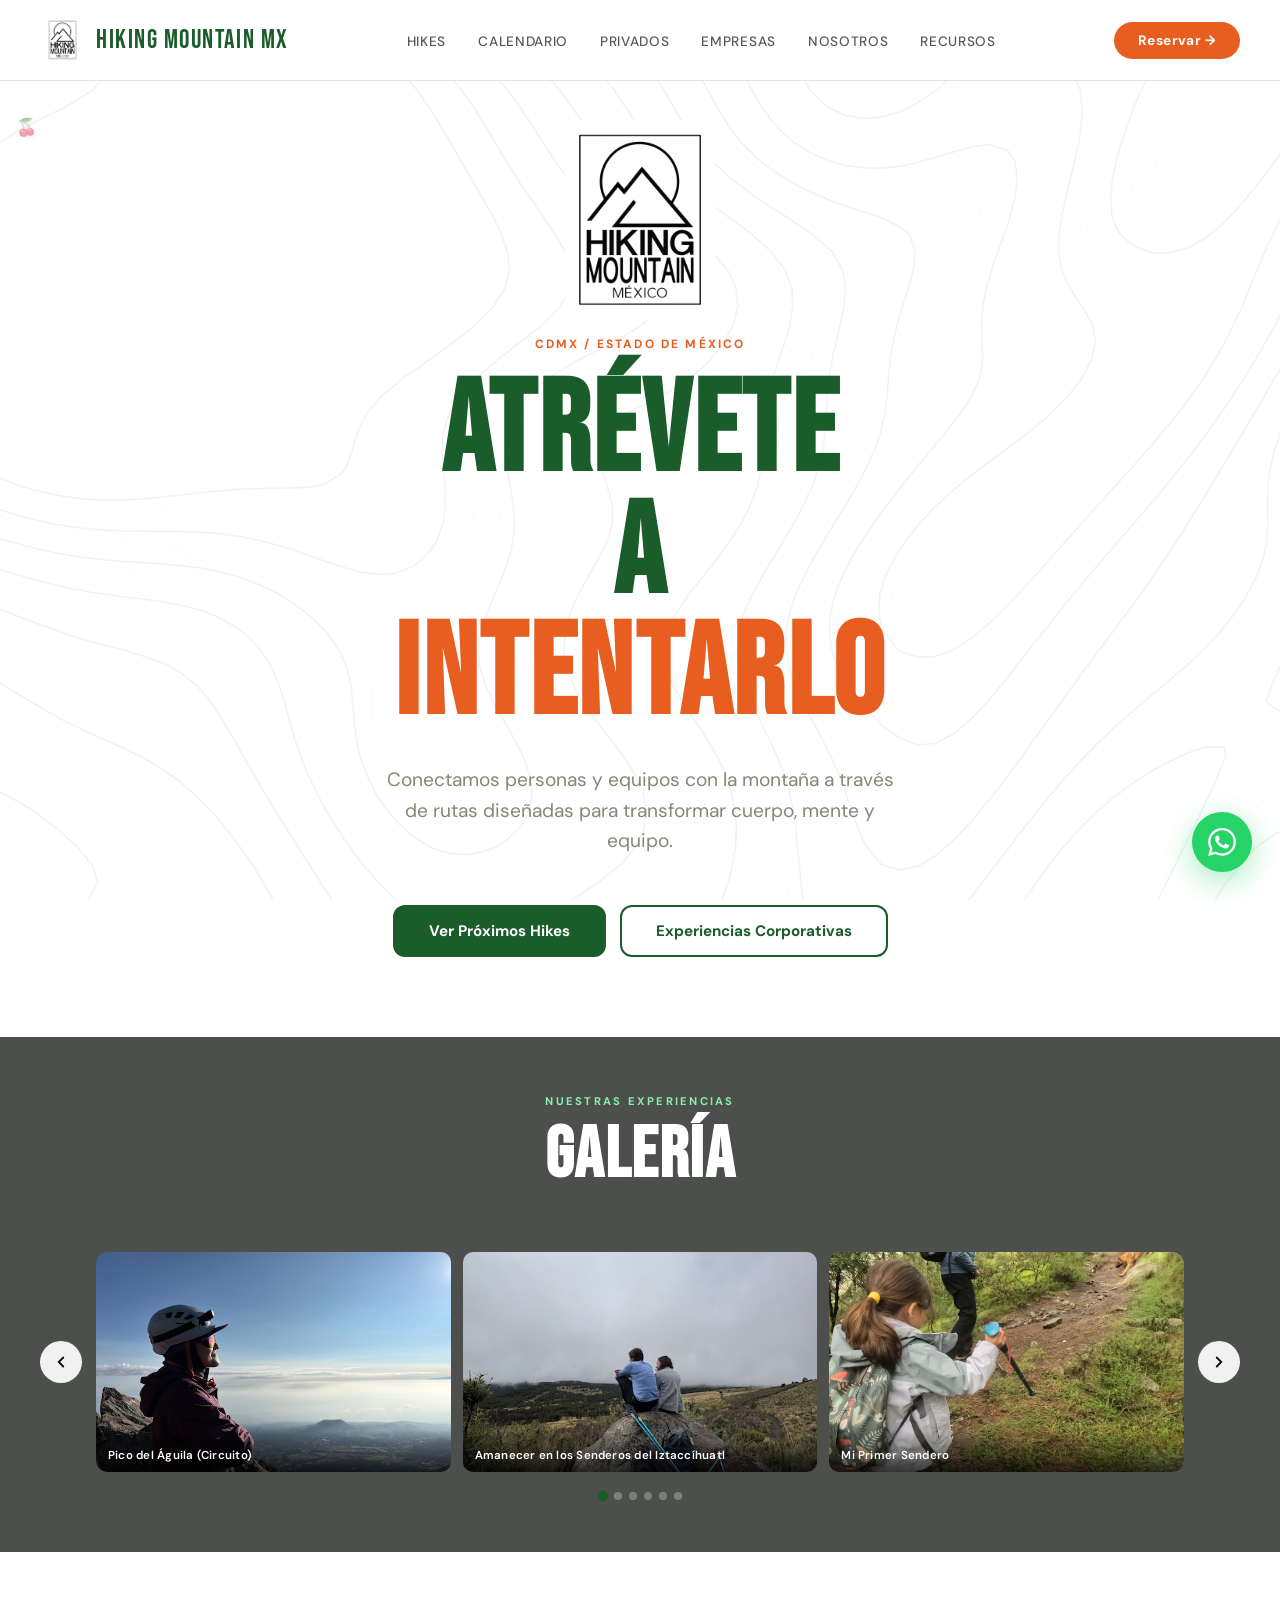
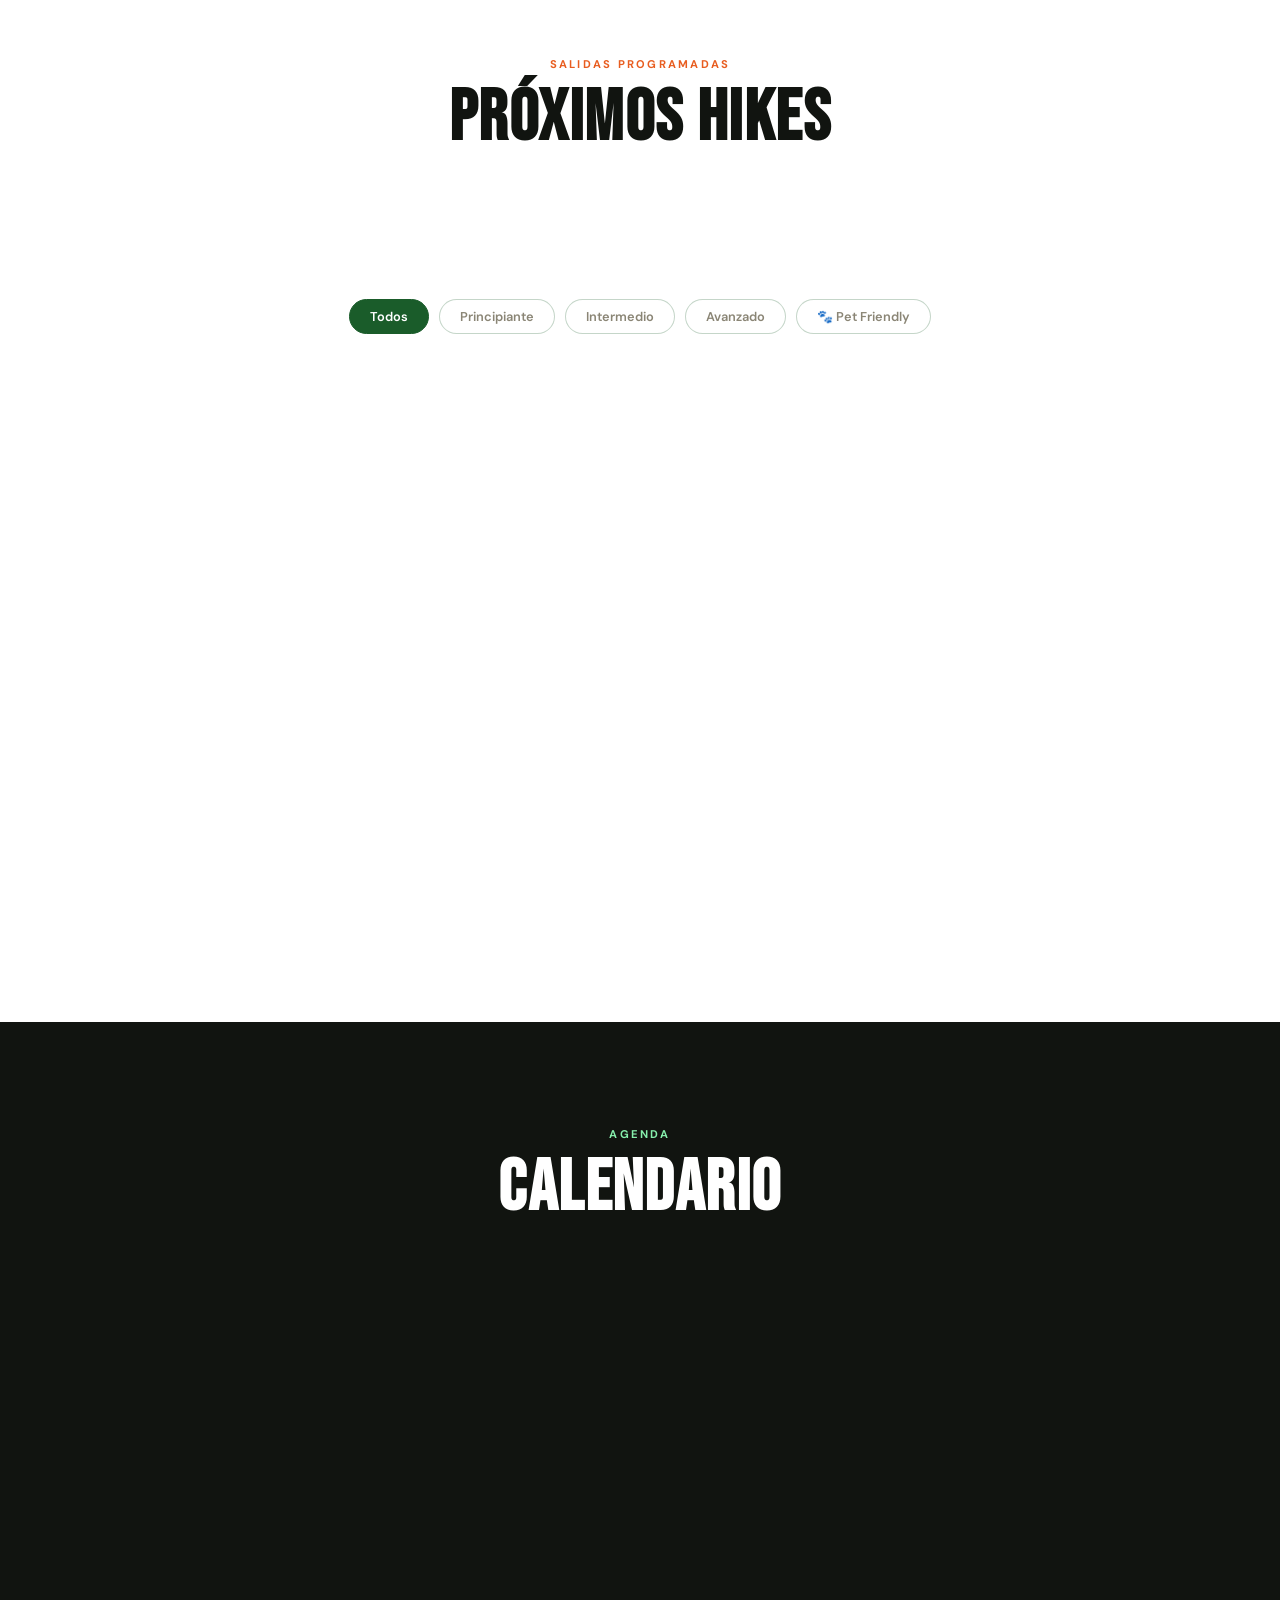
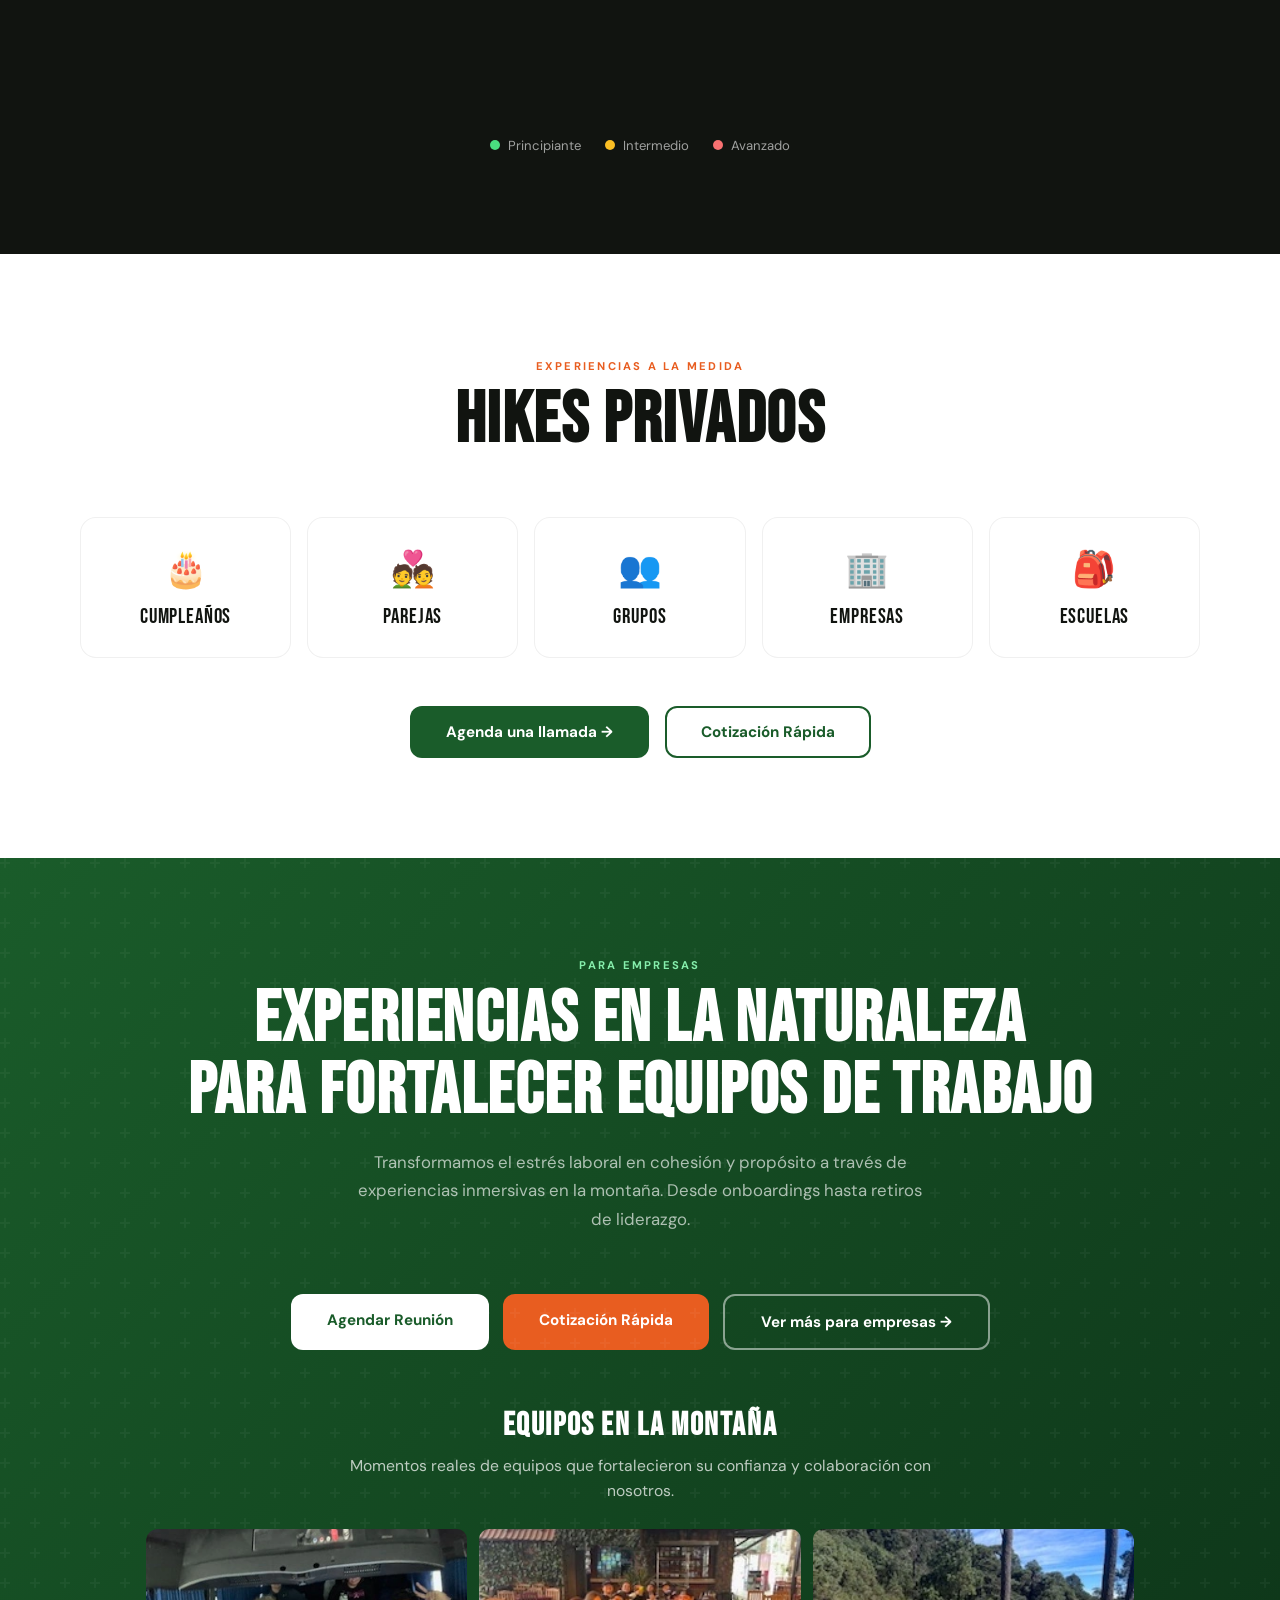
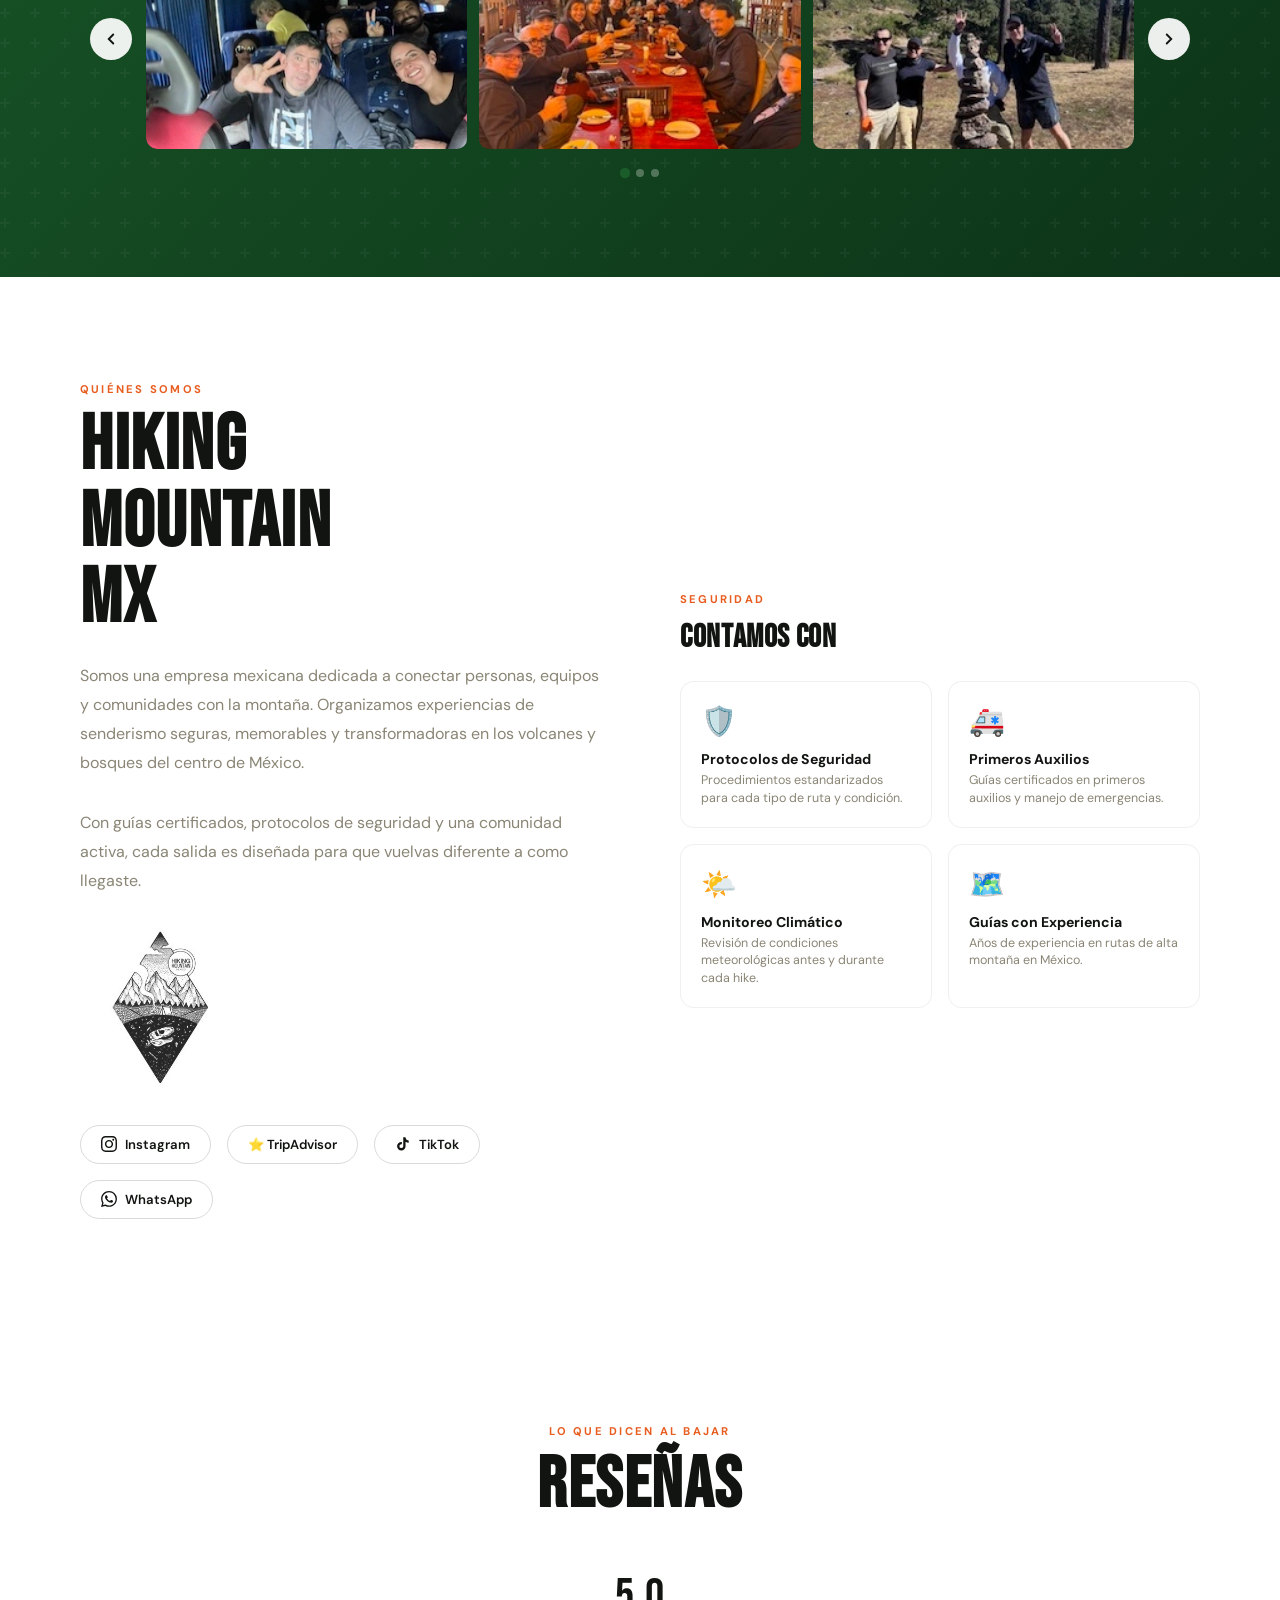
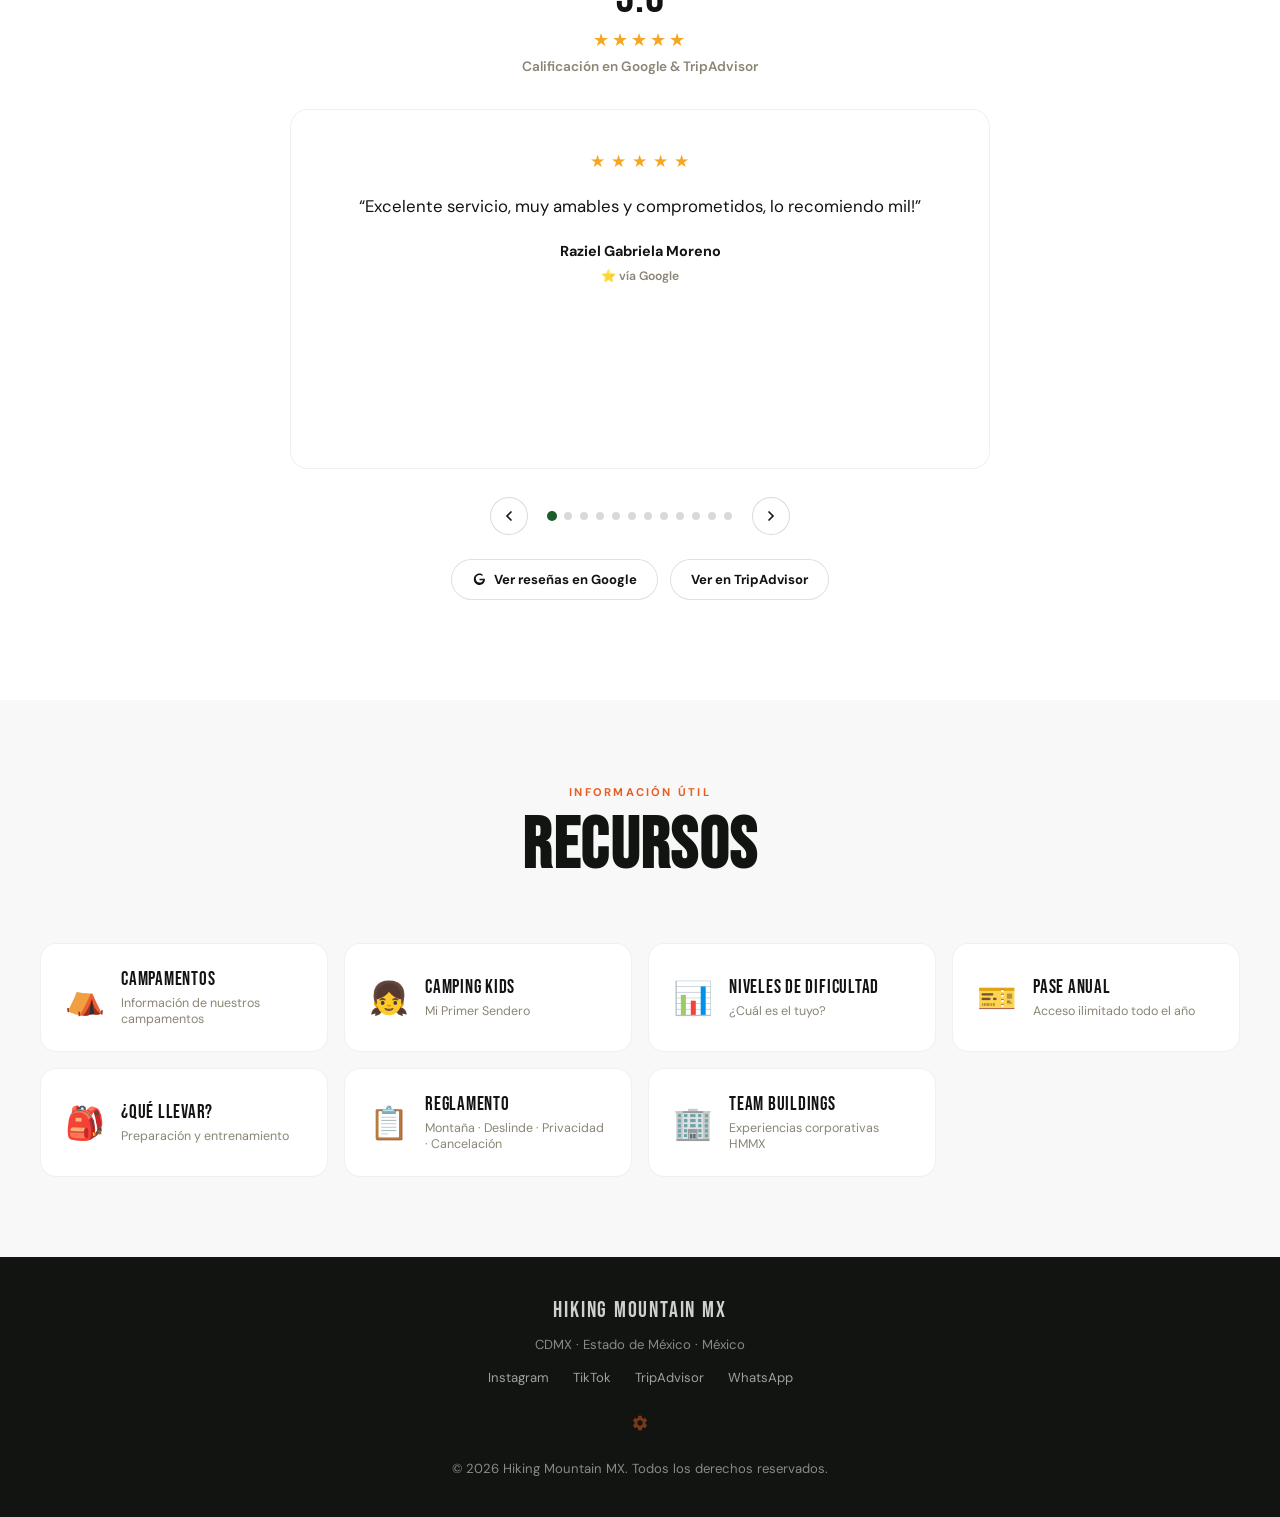
==== index.html @ 822a2918 "Add files via upload" ====
<!DOCTYPE html>
<html lang="es">
<head>
<meta charset="UTF-8">
<meta name="viewport" content="width=device-width, initial-scale=1.0, viewport-fit=cover">
<title>Hiking Mountain MX | ¡Atrévete a intentarlo!</title>
<link rel="preconnect" href="https://fonts.googleapis.com">
<link rel="preconnect" href="https://fonts.gstatic.com" crossorigin>
<link href="https://fonts.googleapis.com/css2?family=DM+Sans:wght@300;400;500;700&display=swap" rel="stylesheet">
<link href="https://fonts.googleapis.com/css2?family=Bebas+Neue&display=optional" rel="stylesheet">
<style>
  :root {
    --green: #1a5c2a;
    --green-light: #2d8a42;
    --orange: #e85d20;
    --orange-light: #f97316;
    --cream: #ffffff;
    --dark: #111410;
    --stone: #8a8575;
  }

  *, *::before, *::after { box-sizing: border-box; margin: 0; padding: 0; }

  html { scroll-behavior: smooth; }

  body {
    font-family: 'DM Sans', sans-serif;
    background: var(--cream);
    color: var(--dark);
    overflow-x: hidden;
  }

  /* ── TOPOGRAPHIC BG ── */
  #topo-canvas {
    position: fixed;
    inset: 0;
    z-index: 0;
    opacity: 0.07;
    pointer-events: none;
  }

  /* ── NAV ── */
  nav {
    position: fixed;
    top: 0; left: 0; right: 0;
    z-index: 100;
    display: flex;
    justify-content: space-between;
    align-items: center;
    padding: 18px 40px;
    background: rgba(255,255,255,0.95);
    backdrop-filter: blur(12px);
    border-bottom: 1px solid rgba(26,92,42,0.15);
  }

  .nav-logo {
    font-family: 'Bebas Neue', sans-serif;
    font-size: 1.6rem;
    letter-spacing: 0.06em;
    color: var(--green);
    text-decoration: none;
  }

  .nav-links {
    display: flex;
    gap: 32px;
    list-style: none;
  }

  .nav-links a {
    font-size: 0.85rem;
    font-weight: 500;
    letter-spacing: 0.05em;
    text-transform: uppercase;
    color: var(--dark);
    text-decoration: none;
    opacity: 0.7;
    transition: opacity 0.2s;
  }

  .nav-links a:hover { opacity: 1; }

  .btn-nav {
    background: var(--orange);
    color: white;
    padding: 10px 24px;
    border-radius: 100px;
    font-size: 0.85rem;
    font-weight: 700;
    letter-spacing: 0.03em;
    text-decoration: none;
    transition: background 0.2s, transform 0.15s;
  }

  .btn-nav:hover { background: #c4491a; transform: translateY(-1px); }

  /* ── HERO ── */
  #hero {
    position: relative;
    min-height: 100vh;
    display: flex;
    flex-direction: column;
    justify-content: center;
    align-items: center;
    text-align: center;
    padding: 120px 24px 80px;
    overflow: hidden;
  }

  .hero-eyebrow {
    font-size: 0.75rem;
    font-weight: 700;
    letter-spacing: 0.18em;
    text-transform: uppercase;
    color: var(--orange);
    margin-bottom: 20px;
  }

  .hero-title {
    font-family: 'Bebas Neue', sans-serif;
    font-size: clamp(3.3rem, 10vw, 8.2rem);
    line-height: 0.95;
    color: var(--green);
    letter-spacing: 0.02em;
    margin-bottom: 28px;
  }

  .hero-title span { color: var(--orange); }

  .hero-sub {
    font-size: clamp(1rem, 2vw, 1.2rem);
    color: var(--stone);
    max-width: 520px;
    line-height: 1.6;
    margin-bottom: 48px;
  }

  .hero-ctas {
    display: flex;
    flex-wrap: wrap;
    gap: 14px;
    justify-content: center;
  }

  .btn-primary {
    background: var(--green);
    color: white;
    padding: 16px 36px;
    border-radius: 12px;
    font-weight: 700;
    font-size: 0.95rem;
    text-decoration: none;
    border: none;
    cursor: pointer;
    font-family: 'DM Sans', sans-serif;
    transition: background 0.2s, transform 0.15s;
  }

  .btn-primary:hover { background: #13421f; transform: translateY(-2px); }

  .btn-secondary {
    background: transparent;
    color: var(--green);
    border: 2px solid var(--green);
    padding: 14px 34px;
    border-radius: 12px;
    font-weight: 700;
    font-size: 0.95rem;
    text-decoration: none;
    cursor: pointer;
    font-family: 'DM Sans', sans-serif;
    transition: all 0.2s;
  }

  .btn-secondary:hover { background: var(--green); color: white; transform: translateY(-2px); }

  .hero-scroll {
    position: absolute;
    bottom: 40px;
    left: 50%;
    transform: translateX(-50%);
    display: flex;
    flex-direction: column;
    align-items: center;
    gap: 8px;
    font-size: 0.7rem;
    letter-spacing: 0.15em;
    text-transform: uppercase;
    color: var(--stone);
  }

  .hero-scroll::after {
    content: '';
    width: 1px;
    height: 40px;
    background: var(--stone);
    animation: scrollLine 1.5s ease infinite;
  }

  @keyframes scrollLine {
    0%   { transform: scaleY(0); transform-origin: top; }
    50%  { transform: scaleY(1); transform-origin: top; }
    51%  { transform: scaleY(1); transform-origin: bottom; }
    100% { transform: scaleY(0); transform-origin: bottom; }
  }

  /* ── SECTION HEADERS ── */
  .section-header {
    text-align: center;
    margin-bottom: 60px;
  }

  .section-tag {
    display: inline-block;
    font-size: 0.7rem;
    font-weight: 700;
    letter-spacing: 0.2em;
    text-transform: uppercase;
    color: var(--orange);
    margin-bottom: 12px;
  }

  .section-title {
    font-family: 'Bebas Neue', sans-serif;
    font-size: clamp(2.5rem, 6vw, 4.5rem);
    color: var(--dark);
    letter-spacing: 0.02em;
    line-height: 1;
  }

  /* ── FILTERS ── */
  #hikes { position: relative; z-index: 1; padding: 100px 40px; max-width: 1200px; margin: 0 auto; scroll-margin-top: 80px; }

  .filters {
    display: flex;
    flex-wrap: wrap;
    gap: 10px;
    justify-content: center;
    margin-bottom: 48px;
  }

  .filter-btn {
    padding: 8px 20px;
    border-radius: 100px;
    border: 1.5px solid rgba(26,92,42,0.25);
    background: white;
    font-family: 'DM Sans', sans-serif;
    font-size: 0.8rem;
    font-weight: 600;
    color: var(--stone);
    cursor: pointer;
    transition: all 0.2s;
  }

  .filter-btn:hover, .filter-btn.active {
    background: var(--green);
    color: white;
    border-color: var(--green);
  }

  .hike-card-img {
    width: 100%;
    height: 180px;
    object-fit: cover;
    display: block;
  }
  /* ── HIKE CARDS ── */
  .hikes-grid {
    display: grid;
    grid-template-columns: repeat(auto-fill, minmax(320px, 1fr));
    gap: 24px;
    min-height: 420px;
  }

  .hike-card {
    background: white;
    border-radius: 20px;
    overflow: hidden;
    border: 1px solid rgba(0,0,0,0.06);
    transition: transform 0.25s, box-shadow 0.25s;
    display: flex;
    flex-direction: column;
  }

  .hike-card:hover { transform: translateY(-6px); box-shadow: 0 20px 60px rgba(0,0,0,0.12); }

  .hike-card-top {
    padding: 24px 24px 0;
    display: flex;
    justify-content: space-between;
    align-items: flex-start;
  }

  .hike-month {
    font-size: 0.7rem;
    font-weight: 700;
    letter-spacing: 0.15em;
    text-transform: uppercase;
    color: var(--orange);
  }

  .difficulty-badge {
    font-size: 0.7rem;
    font-weight: 700;
    padding: 4px 12px;
    border-radius: 100px;
    text-transform: uppercase;
    letter-spacing: 0.05em;
  }

  .diff-principiante { background: #d1fae5; color: #065f46; }
  .diff-intermedio    { background: #fef3c7; color: #92400e; }
  .diff-avanzado      { background: #fee2e2; color: #991b1b; }

  .hike-card-badges { display: flex; flex-direction: column; gap: 6px; align-items: flex-end; }

  .pet-badge { background: #ffe4c7; color: #9a4d0a; white-space: nowrap; }

  .filter-btn-pet.active { background: #f97316; border-color: #f97316; }

  .hike-card-body { padding: 16px 24px 24px; flex: 1; display: flex; flex-direction: column; }

  .hike-date {
    font-family: 'Bebas Neue', sans-serif;
    font-size: 1rem;
    letter-spacing: 0.06em;
    color: var(--stone);
    margin-bottom: 4px;
  }

  .hike-name {
    font-family: 'Bebas Neue', sans-serif;
    font-size: 1.7rem;
    color: var(--dark);
    line-height: 1.05;
    letter-spacing: 0.02em;
    margin-bottom: 14px;
  }

  .hike-stats {
    display: flex;
    gap: 20px;
    margin-bottom: 16px;
    flex-wrap: wrap;
  }

  .stat {
    display: flex;
    flex-direction: column;
    gap: 2px;
  }

  .stat-label {
    font-size: 0.65rem;
    font-weight: 700;
    letter-spacing: 0.12em;
    text-transform: uppercase;
    color: var(--stone);
  }

  .stat-value {
    font-size: 0.9rem;
    font-weight: 700;
    color: var(--dark);
  }

  .hike-prices {
    background: var(--cream);
    border-radius: 12px;
    padding: 12px 16px;
    margin-bottom: 16px;
  }

  .price-row {
    display: flex;
    justify-content: space-between;
    font-size: 0.82rem;
  }

  .price-row:first-child { margin-bottom: 4px; }

  .price-label { color: var(--stone); }
  .price-amount { font-weight: 700; color: var(--orange); }

  .hike-actions {
    display: grid;
    grid-template-columns: 1fr 1fr;
    gap: 10px;
    margin-top: auto;
  }

  .btn-wa {
    display: flex;
    align-items: center;
    justify-content: center;
    gap: 6px;
    background: #25d366;
    color: white;
    padding: 10px;
    border-radius: 10px;
    font-size: 0.82rem;
    font-weight: 700;
    text-decoration: none;
    transition: background 0.2s;
  }

  .btn-wa:hover { background: #1da851; }

  .btn-reserva {
    display: flex;
    align-items: center;
    justify-content: center;
    gap: 8px;
    background: #16331f;
    color: #fff;
    padding: 10px;
    border-radius: 10px;
    font-size: 0.82rem;
    font-weight: 700;
    text-decoration: none;
    transition: background 0.2s;
  }
  .btn-reserva:hover { background: #0f2616; }
  .btn-reserva img { height: 20px; width: 20px; border-radius: 5px; display: block; }
  .btn-info {
    display: flex;
    align-items: center;
    justify-content: center;
    gap: 6px;
    background: var(--cream);
    color: var(--dark);
    padding: 10px;
    border-radius: 10px;
    font-size: 0.82rem;
    font-weight: 700;
    text-decoration: none;
    border: 1.5px solid rgba(0,0,0,0.1);
    transition: all 0.2s;
  }

  .btn-info:hover { background: var(--green); color: white; border-color: var(--green); }

  /* ── CALENDAR ── */
  #calendario {
    position: relative;
    z-index: 1;
    background: var(--dark);
    padding: 100px 40px;
    color: white;
  }

  #calendario .section-title { color: white; }

  .cal-grid {
    display: grid;
    grid-template-columns: repeat(3, 1fr);
    gap: 24px;
    max-width: 1200px;
    margin: 0 auto;
    min-height: 420px;
  }

  .cal-month {
    background: rgba(255,255,255,0.04);
    border: 1px solid rgba(255,255,255,0.08);
    border-radius: 20px;
    overflow: hidden;
  }

  .cal-month-header {
    background: var(--green);
    padding: 16px 24px;
    font-family: 'Bebas Neue', sans-serif;
    font-size: 1.4rem;
    letter-spacing: 0.08em;
  }

  .cal-items { padding: 16px; display: flex; flex-direction: column; gap: 8px; }

  .cal-item { display: flex;
    flex-wrap: wrap;
    align-items: center;
    gap: 12px;
    padding: 10px 12px;
    border-radius: 10px;
    background: rgba(255,255,255,0.05);
  }

  .cal-dot {
    width: 8px;
    height: 8px;
    border-radius: 50%;
    flex-shrink: 0;
  }

  .dot-principiante { background: #4ade80; }
  .dot-intermedio    { background: #fbbf24; }
  .dot-avanzado      { background: #f87171; }

  .cal-item-date {
    font-size: 0.7rem;
    font-weight: 700;
    letter-spacing: 0.1em;
    text-transform: uppercase;
    color: rgba(255,255,255,0.4);
    min-width: 60px;
  }

  .cal-item-name {
    font-size: 0.82rem;
    font-weight: 500;
    color: rgba(255,255,255,0.85);
    line-height: 1.3;
    flex: 1 1 auto;
    min-width: 120px;
    overflow-wrap: anywhere;
  }

  /* ── PRIVADOS ── */
  #privados {
    position: relative;
    z-index: 1;
    padding: 100px 40px;
    max-width: 1200px;
    margin: 0 auto;
  }

  .privados-grid {
    display: grid;
    grid-template-columns: repeat(auto-fill, minmax(200px, 1fr));
    gap: 16px;
  }

  .privado-card {
    background: white;
    border-radius: 16px;
    padding: 28px 20px;
    text-align: center;
    border: 1px solid rgba(0,0,0,0.06);
    transition: all 0.25s;
    cursor: pointer;
  }

  .privado-card:hover {
    background: var(--green);
    color: white;
    transform: translateY(-4px);
    box-shadow: 0 16px 40px rgba(26,92,42,0.2);
  }

  .privado-icon { font-size: 2.2rem; margin-bottom: 12px; }

  .privado-name {
    font-family: 'Bebas Neue', sans-serif;
    font-size: 1.3rem;
    letter-spacing: 0.04em;
  }

  .privado-ctas {
    display: flex;
    flex-wrap: wrap;
    gap: 16px;
    justify-content: center;
    margin-top: 48px;
  }

  /* ── CORPORATIVO ── */
  #corporativo {
    position: relative;
    z-index: 1;
    background: linear-gradient(135deg, var(--green) 0%, #0d3318 100%);
    padding: 100px 40px;
    color: white;
    text-align: center;
    overflow: hidden;
  }

  #corporativo::before {
    content: '';
    position: absolute;
    inset: 0;
    background: url("data:image/svg+xml,%3Csvg width='60' height='60' viewBox='0 0 60 60' xmlns='http://www.w3.org/2000/svg'%3E%3Cg fill='none' fill-rule='evenodd'%3E%3Cg fill='%23ffffff' fill-opacity='0.04'%3E%3Cpath d='M36 34v-4h-2v4h-4v2h4v4h2v-4h4v-2h-4zm0-30V0h-2v4h-4v2h4v4h2V6h4V4h-4zM6 34v-4H4v4H0v2h4v4h2v-4h4v-2H6zM6 4V0H4v4H0v2h4v4h2V6h4V4H6z'/%3E%3C/g%3E%3C/g%3E%3C/svg%3E");
    pointer-events: none;
  }

  #corporativo .section-title { color: white; margin-bottom: 20px; }

  .corp-sub {
    color: rgba(255,255,255,0.65);
    max-width: 580px;
    margin: 0 auto 60px;
    font-size: 1.05rem;
    line-height: 1.7;
  }

  .corp-problems {
    display: flex;
    flex-wrap: wrap;
    gap: 12px;
    justify-content: center;
    margin-bottom: 60px;
  }

  .corp-problem {
    background: rgba(255,255,255,0.08);
    border: 1px solid rgba(255,255,255,0.12);
    padding: 8px 20px;
    border-radius: 100px;
    font-size: 0.85rem;
    font-weight: 500;
    color: rgba(255,255,255,0.8);
  }

  .corp-solutions {
    display: grid;
    grid-template-columns: repeat(auto-fill, minmax(200px, 1fr));
    gap: 16px;
    max-width: 900px;
    margin: 0 auto 60px;
    text-align: left;
  }

  .sol-card {
    background: rgba(255,255,255,0.07);
    border: 1px solid rgba(255,255,255,0.1);
    border-radius: 16px;
    padding: 24px 20px;
  }

  .sol-title {
    font-family: 'Bebas Neue', sans-serif;
    font-size: 1.3rem;
    letter-spacing: 0.04em;
    color: #86efac;
    margin-bottom: 8px;
  }

  .sol-desc {
    font-size: 0.82rem;
    color: rgba(255,255,255,0.55);
    line-height: 1.5;
  }

  .corp-ctas {
    display: flex;
    flex-wrap: wrap;
    gap: 14px;
    justify-content: center;
  }

  .btn-white {
    background: white;
    color: var(--green);
    padding: 16px 36px;
    border-radius: 12px;
    font-weight: 700;
    font-size: 0.95rem;
    text-decoration: none;
    transition: all 0.2s;
  }

  .btn-white:hover { background: var(--cream); transform: translateY(-2px); }

  .btn-orange-solid {
    background: var(--orange);
    color: white;
    padding: 16px 36px;
    border-radius: 12px;
    font-weight: 700;
    font-size: 0.95rem;
    text-decoration: none;
    transition: all 0.2s;
  }

  .btn-orange-solid:hover { background: #c4491a; transform: translateY(-2px); }

  /* ── NOSOTROS ── */
  #nosotros {
    position: relative;
    z-index: 1;
    padding: 100px 40px;
    max-width: 1200px;
    margin: 0 auto;
    display: grid;
    grid-template-columns: 1fr 1fr;
    gap: 80px;
    align-items: center;
  }

  .nosotros-title {
    font-family: 'Bebas Neue', sans-serif;
    font-size: clamp(3rem, 6vw, 5rem);
    color: var(--dark);
    line-height: 1;
    letter-spacing: 0.02em;
    margin-bottom: 24px;
  }

  .nosotros-text {
    color: var(--stone);
    font-size: 1rem;
    line-height: 1.8;
    margin-bottom: 32px;
  }

  .nosotros-links {
    display: flex;
    gap: 16px;
    flex-wrap: wrap;
  }

  .link-pill {
    display: flex;
    align-items: center;
    gap: 8px;
    padding: 10px 20px;
    border-radius: 100px;
    border: 1.5px solid rgba(0,0,0,0.15);
    font-size: 0.82rem;
    font-weight: 600;
    text-decoration: none;
    color: var(--dark);
    transition: all 0.2s;
  }

  .link-pill:hover { background: var(--dark); color: white; border-color: var(--dark); }

  .security-grid {
    display: grid;
    grid-template-columns: 1fr 1fr;
    gap: 16px;
  }

  .sec-item {
    background: white;
    border-radius: 14px;
    padding: 20px;
    border: 1px solid rgba(0,0,0,0.06);
  }

  .sec-icon { font-size: 1.8rem; margin-bottom: 10px; }

  .sec-title {
    font-weight: 700;
    font-size: 0.88rem;
    margin-bottom: 4px;
  }

  .sec-desc {
    font-size: 0.78rem;
    color: var(--stone);
    line-height: 1.4;
  }

  /* ── RESEÑAS ── */
  #resenas { position: relative; z-index: 1; padding: 100px 40px; max-width: 780px; margin: 0 auto; }

  /* ── GALERÍA SLIDER ── */
  .gal-slider {
    position: relative;
    max-width: 1200px;
    margin: 0 auto;
    display: flex;
    align-items: center;
    gap: 14px;
  }
  .gal-viewport { overflow: hidden; flex: 1; border-radius: 12px; }
  .gal-track {
    display: flex;
    gap: 12px;
    transition: transform 0.5s cubic-bezier(.4,0,.2,1);
    will-change: transform;
  }
  .gal-slide {
    position: relative;
    flex: 0 0 calc((100% - 24px) / 3);
    margin: 0;
    border-radius: 10px;
    overflow: hidden;
  }
  .gal-slide img {
    width: 100%;
    height: 220px;
    object-fit: cover;
    display: block;
  }
  .gal-slide figcaption {
    position: absolute;
    left: 0; right: 0; bottom: 0;
    padding: 18px 12px 9px;
    font-size: 0.72rem;
    font-weight: 600;
    color: #fff;
    background: linear-gradient(transparent, rgba(0,0,0,0.72));
    letter-spacing: 0.02em;
  }
  .gal-arrow {
    width: 42px; height: 42px;
    flex-shrink: 0;
    border-radius: 50%;
    border: none;
    background: rgba(255,255,255,0.92);
    color: var(--dark);
    display: flex; align-items: center; justify-content: center;
    cursor: pointer;
    transition: all 0.2s;
  }
  .gal-arrow:hover { background: var(--green); color: #fff; }
  .gal-dots {
    display: flex; justify-content: center; gap: 7px;
    margin-top: 20px;
  }
  .gal-dot {
    width: 8px; height: 8px; border-radius: 50%;
    border: none; padding: 0; cursor: pointer;
    background: rgba(255,255,255,0.28);
    transition: background 0.2s, transform 0.2s;
  }
  .gal-dot.active { background: var(--green); transform: scale(1.3); }
  @media (max-width: 860px) {
    .gal-slide { flex: 0 0 calc((100% - 12px) / 2); }
    .gal-slide img { height: 190px; }
  }
  @media (max-width: 560px) {
    .gal-slide { flex: 0 0 100%; }
    .gal-slide img { height: 240px; }
    .gal-arrow { width: 36px; height: 36px; }
  }

  /* ── GALERÍA TEAM BUILDING (dentro de Corporativo) ── */
  .corp-gallery { max-width: 1100px; margin: 56px auto 0; }
  .corp-gallery-title {
    text-align: center;
    color: #fff;
    font-family: 'Bebas Neue', sans-serif;
    font-size: 2rem;
    letter-spacing: 0.05em;
    margin: 0 0 8px;
  }
  .corp-gallery-sub {
    text-align: center;
    max-width: 620px;
    margin: 0 auto 26px;
    color: rgba(255,255,255,0.72);
    font-size: 0.98rem;
    line-height: 1.6;
  }

  .review-track {
    position: relative;
    display: grid;
    min-height: 200px;
  }

  .review-card {
    grid-area: 1 / 1;
    opacity: 0;
    transform: translateY(10px);
    transition: opacity 0.5s ease, transform 0.5s ease;
    pointer-events: none;
    background: white;
    border: 1px solid rgba(0,0,0,0.06);
    border-radius: 18px;
    padding: 40px 44px;
    text-align: center;
    box-sizing: border-box;
  }

  .review-card.active {
    opacity: 1;
    transform: translateY(0);
    pointer-events: auto;
  }

  .review-summary {
    display: flex;
    flex-direction: column;
    align-items: center;
    gap: 6px;
    margin: -8px auto 34px;
    text-align: center;
  }
  .review-summary .rs-score {
    font-family: 'Bebas Neue', sans-serif;
    font-size: 3rem;
    line-height: 1;
    color: var(--dark);
    letter-spacing: 0.02em;
  }
  .review-summary .rs-stars {
    color: #f5a623;
    font-size: 1.15rem;
    letter-spacing: 3px;
  }
  .review-summary .rs-meta {
    font-size: 0.85rem;
    color: var(--stone);
    font-weight: 600;
  }
  .review-cta {
    display: flex;
    justify-content: center;
    gap: 12px;
    flex-wrap: wrap;
    margin-top: 24px;
  }
  .review-cta a {
    display: inline-flex;
    align-items: center;
    gap: 7px;
    padding: 11px 20px;
    border-radius: 999px;
    font-size: 0.82rem;
    font-weight: 700;
    text-decoration: none;
    border: 1.5px solid rgba(0,0,0,0.12);
    color: var(--dark);
    background: #fff;
    transition: all 0.2s;
  }
  .review-cta a:hover { background: var(--dark); color: #fff; border-color: var(--dark); }
  .review-cta a.rc-google:hover { background: #4285F4; border-color: #4285F4; }

  .review-stars {
    display: flex;
    justify-content: center;
    gap: 4px;
    margin-bottom: 20px;
    color: #f5a623;
    font-size: 1.05rem;
    letter-spacing: 2px;
  }

  .review-stars span { display: inline-block; }

  .review-quote {
    font-size: 1.05rem;
    line-height: 1.7;
    color: var(--dark);
    margin-bottom: 22px;
  }

  .review-author {
    font-weight: 700;
    font-size: 0.9rem;
    color: var(--dark);
    margin-bottom: 4px;
  }

  .review-source {
    display: inline-flex;
    align-items: center;
    gap: 6px;
    font-size: 0.76rem;
    font-weight: 600;
    color: var(--stone);
    text-decoration: none;
  }

  .review-source:hover { color: var(--green); }

  .review-controls {
    display: flex;
    align-items: center;
    justify-content: center;
    gap: 20px;
    margin-top: 28px;
  }

  .review-arrow {
    width: 38px;
    height: 38px;
    border-radius: 50%;
    border: 1.5px solid rgba(0,0,0,0.15);
    background: white;
    display: flex;
    align-items: center;
    justify-content: center;
    cursor: pointer;
    color: var(--dark);
    transition: all 0.2s;
    flex-shrink: 0;
  }

  .review-arrow:hover { background: var(--dark); color: white; border-color: var(--dark); }

  .review-dots {
    display: flex;
    gap: 8px;
  }

  .review-dot {
    width: 8px;
    height: 8px;
    border-radius: 50%;
    border: none;
    background: rgba(0,0,0,0.15);
    cursor: pointer;
    padding: 0;
    transition: background 0.2s, transform 0.2s;
  }

  .review-dot.active { background: var(--green); transform: scale(1.25); }

  @media (max-width: 600px) {
    #resenas { padding: 70px 20px; }
    .review-card { padding: 32px 24px; }
    .review-quote { font-size: 0.95rem; }
  }

  @media (prefers-reduced-motion: reduce) {
    .review-card { transition: opacity 0.2s linear; }
    .review-card:not(.active) { transform: none; }
  }

  /* ── FOOTER ── */
  footer {
    position: relative;
    z-index: 1;
    background: var(--dark);
    color: rgba(255,255,255,0.5);
    text-align: center;
    padding: 40px 24px;
    font-size: 0.82rem;
  }

  footer a { color: rgba(255,255,255,0.6); text-decoration: none; }
  footer a:hover { color: white; }

  /* ── WHATSAPP FLOAT ── */
  .wa-float {
    position: fixed;
    bottom: 28px;
    right: 28px;
    z-index: 200;
    background: #25d366;
    color: white;
    width: 60px;
    height: 60px;
    border-radius: 50%;
    display: flex;
    align-items: center;
    justify-content: center;
    box-shadow: 0 8px 30px rgba(37,211,102,0.4);
    text-decoration: none;
    transition: transform 0.2s, box-shadow 0.2s;
  }

  .wa-float:hover { transform: scale(1.1); box-shadow: 0 12px 40px rgba(37,211,102,0.5); }

  /* ── MONTH TABS ── */
  .month-tabs {
    display: flex;
    justify-content: center;
    gap: 8px;
    margin-bottom: 40px;
    flex-wrap: wrap;
    min-height: 44px;
  }

  .month-tab {
    padding: 10px 28px;
    border-radius: 100px;
    border: none;
    background: white;
    border: 1.5px solid rgba(26,92,42,0.2);
    font-family: 'DM Sans', sans-serif;
    font-weight: 700;
    font-size: 0.85rem;
    color: var(--stone);
    cursor: pointer;
    transition: all 0.2s;
    letter-spacing: 0.04em;
  }

  .month-tab:hover, .month-tab.active {
    background: var(--green);
    color: white;
    border-color: var(--green);
  }

  .hike-month-group { display: none; }
  .hike-month-group.active { display: contents; }

  /* ── RESPONSIVE ── */
  @media (max-width: 768px) {
    /* En movil: se oculta el texto del logo y se conserva el menu */
    nav { padding: 12px 16px; gap: 10px; }
    .nav-logo-text { display: none; }
    .nav-logo img { width: 36px !important; height: 36px !important; }

    .nav-links {
      display: flex;
      flex: 1 1 auto;
      min-width: 0;
      gap: 18px;
      overflow-x: auto;
      -webkit-overflow-scrolling: touch;
      scrollbar-width: none;
      padding: 4px 2px;
      margin: 0;
    }
    .nav-links::-webkit-scrollbar { display: none; }
    .nav-links li { flex: 0 0 auto; }
    .nav-links a {
      font-size: 0.74rem;
      opacity: 0.85;
      white-space: nowrap;
      display: block;
      padding: 6px 0;
    }

    .btn-nav { flex-shrink: 0; padding: 9px 16px; font-size: 0.78rem; }
    #hikes, #privados { padding: 80px 20px; }
    #calendario { padding: 80px 20px; }
    #corporativo { padding: 80px 20px; }
    #nosotros { grid-template-columns: 1fr; gap: 48px; padding: 80px 20px; }
  }

  @media (max-width: 1024px){ .cal-grid{ grid-template-columns: repeat(2, 1fr); } }
  @media (max-width: 600px){ .cal-grid{ grid-template-columns: 1fr; } }

  /* ══════ FIXES DE INTERACCIÓN MÓVIL / ANDROID ══════ */

  /* Sin flash azul al tocar + sin retardo de 300ms */
  a, button, .filter-btn, .month-tab, .btn-wa, .btn-info, .hike-card {
    -webkit-tap-highlight-color: rgba(0,0,0,0);
    touch-action: manipulation;
  }

  /* Los efectos :hover solo en dispositivos con mouse real.
     En touch dejaban estados "pegados" tras el tap. */
  @media (hover: none) {
    .hike-card:hover, .filter-btn:hover, .month-tab:hover,
    .btn-wa:hover, .btn-info:hover, .link-pill:hover, .cal-item:hover {
      transform: none !important;
      box-shadow: none !important;
    }
  }

  /* Feedback táctil real: se hunde al presionar */
  @media (hover: none) {
    .btn-wa:active, .btn-info:active, .filter-btn:active,
    .month-tab:active, .link-pill:active {
      transform: scale(0.97);
      opacity: 0.85;
    }
  }

  @media (max-width: 768px) {
    /* Áreas táctiles mínimas de 44-48px (guía de Google) */
    .btn-wa, .btn-info {
      padding: 14px 12px;
      min-height: 48px;
      font-size: 0.88rem;
    }
    .filter-btn {
      padding: 12px 20px;
      min-height: 44px;
      font-size: 0.85rem;
    }
    .month-tab {
      padding: 13px 22px;
      min-height: 46px;
      font-size: 0.88rem;
    }

    /* Tabs de meses: fijos, se acomodan en varias lineas (sin scroll) */
    .month-tabs {
      display: flex;
      flex-wrap: wrap;
      justify-content: center;
      overflow-x: visible;
      gap: 8px;
    }
    .month-tab { flex: 0 0 auto; }

    /* Filtros de dificultad: igual, fijos y en varias lineas */
    .filters {
      display: flex;
      flex-wrap: wrap;
      justify-content: center;
      overflow-x: visible;
      gap: 8px;
    }
    .filter-btn { flex: 0 0 auto; }

    /* Galería: 3 columnas era ilegible en pantalla de teléfono */
    #galeria > div[style*="columns"] {
      columns: 2 !important;
      column-gap: 8px !important;
    }
    #galeria img { height: 130px !important; }

    /* Los items del calendario también son tocables */
    .cal-item { min-height: 44px; padding-top: 10px; padding-bottom: 10px; }
  }

  @media (max-width: 400px) {
    #galeria > div[style*="columns"] { columns: 1 !important; }
    #galeria img { height: 200px !important; }
  }

  /* ══════════ CLIMA POR HIKE (HMMX) ══════════ */
  .hike-weather {
    background: #f2f6f9;
    border: 1px solid rgba(0,0,0,0.05);
    border-radius: 12px;
    padding: 11px 14px 10px;
    margin-bottom: 16px;
  }
  .hike-weather.hw-oculto { display: none; }

  .hw-head {
    display: flex;
    align-items: center;
    justify-content: space-between;
    gap: 8px;
    margin-bottom: 8px;
  }
  .hw-title {
    font-size: 0.65rem;
    font-weight: 700;
    letter-spacing: 0.12em;
    text-transform: uppercase;
    color: var(--stone);
  }
  .hw-tag {
    font-size: 0.6rem;
    font-weight: 700;
    letter-spacing: 0.06em;
    text-transform: uppercase;
    padding: 3px 9px;
    border-radius: 100px;
    white-space: nowrap;
  }
  .hw-tag-pronostico { background: #dbeafe; color: #1e40af; }
  .hw-tag-historico  { background: #ece9e1; color: #6b6656; }
  .hw-tag-cargando   { background: #f0efec; color: #9a958a; }
  .hw-tag-error      { background: #fee2e2; color: #991b1b; }

  .hw-main {
    display: flex;
    align-items: center;
    gap: 12px;
  }
  .hw-icono { font-size: 1.9rem; line-height: 1; flex-shrink: 0; }
  .hw-temps {
    font-family: 'Bebas Neue', sans-serif;
    font-size: 1.45rem;
    letter-spacing: 0.02em;
    color: var(--dark);
    line-height: 1;
  }
  .hw-temps .hw-min { color: var(--stone); }
  .hw-desc {
    font-size: 0.78rem;
    color: #55524a;
    line-height: 1.25;
    margin-top: 3px;
  }

  .hw-grid {
    display: flex;
    flex-wrap: wrap;
    gap: 14px;
    margin-top: 10px;
    padding-top: 9px;
    border-top: 1px solid rgba(0,0,0,0.06);
  }
  .hw-dato { display: flex; flex-direction: column; gap: 1px; }
  .hw-dato-label {
    font-size: 0.58rem;
    font-weight: 700;
    letter-spacing: 0.1em;
    text-transform: uppercase;
    color: var(--stone);
  }
  .hw-dato-valor { font-size: 0.82rem; font-weight: 700; color: var(--dark); }

  .hw-aviso {
    margin-top: 9px;
    font-size: 0.72rem;
    line-height: 1.35;
    color: #92400e;
    background: #fef3c7;
    border-radius: 8px;
    padding: 6px 9px;
  }

  .hw-pie {
    margin-top: 8px;
    font-size: 0.62rem;
    color: #a3a094;
    line-height: 1.3;
  }

  .hw-skeleton {
    height: 58px;
    border-radius: 8px;
    background: linear-gradient(90deg, #e8ecef 25%, #f2f6f9 50%, #e8ecef 75%);
    background-size: 200% 100%;
    animation: hwShimmer 1.2s linear infinite;
  }
  @keyframes hwShimmer { from { background-position: 200% 0; } to { background-position: -200% 0; } }
  @media (prefers-reduced-motion: reduce) { .hw-skeleton { animation: none; } }

  /* ── Colapsable ── */
  .hw-toggle {
    display: block;
    width: 100%;
    background: none;
    border: 0;
    padding: 0;
    margin: 0;
    font: inherit;
    color: inherit;
    text-align: left;
    cursor: pointer;
    -webkit-tap-highlight-color: transparent;
  }
  .hw-toggle:focus-visible {
    outline: 2px solid var(--orange);
    outline-offset: 3px;
    border-radius: 8px;
  }
  .hw-head-der { display: flex; align-items: center; gap: 7px; flex-shrink: 0; }

  .hw-chevron {
    width: 13px;
    height: 13px;
    color: #9a958a;
    transition: transform 0.2s ease;
    flex-shrink: 0;
  }
  .hike-weather.hw-abierta .hw-chevron { transform: rotate(180deg); }

  .hw-main-texto { display: block; min-width: 0; }

  /* Señal de que hay un aviso escondido cuando está colapsado */
  .hw-alerta { margin-left: auto; font-size: 1rem; flex-shrink: 0; }
  .hike-weather.hw-abierta .hw-alerta { display: none; }

  .hw-detalle { animation: hwAparece 0.18s ease; }
  .hw-detalle[hidden] { display: none; }
  @keyframes hwAparece { from { opacity: 0; } to { opacity: 1; } }

  @media (prefers-reduced-motion: reduce) {
    .hw-chevron { transition: none; }
    .hw-detalle { animation: none; }
  }

</style>
</head>
<body>

<!-- Topographic animated canvas -->
<canvas id="topo-canvas"></canvas>

<!-- WhatsApp Float -->
<a href="https://wa.me/525516995143" target="_blank" class="wa-float" title="Contactar por WhatsApp">
  <svg width="28" height="28" fill="white" viewBox="0 0 24 24">
    <path d="M17.472 14.382c-.297-.149-1.758-.867-2.03-.967-.273-.099-.471-.148-.67.15-.197.297-.767.966-.94 1.164-.173.199-.347.223-.644.075-.297-.15-1.255-.463-2.39-1.475-.883-.788-1.48-1.761-1.653-2.059-.173-.297-.018-.458.13-.606.134-.133.298-.347.446-.52.149-.174.198-.298.298-.497.099-.198.05-.371-.025-.52-.075-.149-.669-1.612-.916-2.207-.242-.579-.487-.5-.669-.51-.173-.008-.371-.01-.57-.01-.198 0-.52.074-.792.372-.272.297-1.04 1.016-1.04 2.479 0 1.462 1.065 2.875 1.213 3.074.149.198 2.096 3.2 5.077 4.487.709.306 1.262.489 1.694.625.712.227 1.36.195 1.871.118.571-.085 1.758-.719 2.006-1.413.248-.694.248-1.289.173-1.413-.074-.124-.272-.198-.57-.347m-5.421 7.403h-.004a9.87 9.87 0 01-5.031-1.378l-.361-.214-3.741.982.998-3.648-.235-.374a9.86 9.86 0 01-1.51-5.26c.001-5.45 4.436-9.884 9.888-9.884 2.64 0 5.122 1.03 6.988 2.898a9.825 9.825 0 012.893 6.994c-.003 5.45-4.437 9.884-9.885 9.884m8.413-18.297A11.815 11.815 0 0012.05 0C5.495 0 .16 5.335.157 11.892c0 2.096.547 4.142 1.588 5.945L.057 24l6.305-1.654a11.882 11.882 0 005.683 1.448h.005c6.554 0 11.89-5.335 11.893-11.893a11.821 11.821 0 00-3.48-8.413z"/>
  </svg>
</a>

<!-- NAV -->
<nav>
  <a href="#hero" class="nav-logo" style="display:flex;align-items:center;gap:12px"><img src="[data-uri]" alt="Logo HMMX" style="width:44px;height:44px;object-fit:contain;flex-shrink:0"><span class="nav-logo-text">HIKING MOUNTAIN MX</span></a>
  <ul class="nav-links">
    <li><a href="#hikes">Hikes</a></li>
    <li><a href="#calendario">Calendario</a></li>
    <li><a href="#privados">Privados</a></li>
    <li><a href="#corporativo">Empresas</a></li>
    <li><a href="#nosotros">Nosotros</a></li>
    <li><a href="#recursos">Recursos</a></li>
  </ul>
  <a href="https://wa.me/525516995143" target="_blank" class="btn-nav">Reservar →</a>
</nav>

<!-- HERO -->
<section id="hero">
  <img src="[data-uri]" alt="Hiking Mountain MX" style="width:200px;height:200px;object-fit:contain;margin-bottom:16px">
  <p class="hero-eyebrow">CDMX / ESTADO DE MÉXICO</p>
  <h1 class="hero-title">
    ATRÉVETE<br>A<br><span>INTENTARLO</span>
  </h1>
  <p class="hero-sub">Conectamos personas y equipos con la montaña a través de rutas diseñadas para transformar cuerpo, mente y equipo.</p>
  <div class="hero-ctas">
    <button class="btn-primary" onclick="document.getElementById('hikes').scrollIntoView({behavior:'smooth'})">Ver Próximos Hikes</button>
    <button class="btn-secondary" onclick="document.getElementById('corporativo').scrollIntoView({behavior:'smooth'})">Experiencias Corporativas</button>
  </div>
  
</section>


<!-- GALERÍA -->
<section id="galeria" style="position:relative;z-index:1;padding:52px 40px;background:rgba(17,20,16,0.75)">
  <div class="section-header">
    <span class="section-tag" style="color:#86efac">Nuestras experiencias</span>
    <h2 class="section-title" style="color:white">GALERÍA</h2>
  </div>
  <div class="gal-carousel">
  <div class="gal-slider" id="gal-slider">
      <button class="gal-arrow gal-prev" id="gal-prev" aria-label="Anterior">
        <svg width="18" height="18" viewBox="0 0 24 24" fill="none" stroke="currentColor" stroke-width="2.5" stroke-linecap="round"><path d="M15 18l-6-6 6-6"/></svg>
      </button>
      <div class="gal-viewport">
        <div class="gal-track" id="gal-track">
        <figure class="gal-slide"><img src="/images/pico_aguila.jpeg" alt="Pico del Águila (Circuito)" loading="lazy"><figcaption>Pico del Águila (Circuito)</figcaption></figure>
        <figure class="gal-slide"><img src="/images/senderos_iztaccihuatl.jpeg" alt="Amanecer en los Senderos del Iztaccíhuatl" loading="lazy"><figcaption>Amanecer en los Senderos del Iztaccíhuatl</figcaption></figure>
        <figure class="gal-slide"><img src="/images/mi_primer_sendero.jpeg" alt="Mi Primer Sendero" loading="lazy"><figcaption>Mi Primer Sendero</figcaption></figure>
        <figure class="gal-slide"><img src="/images/cascada_nexpayantla.jpeg" alt="Cascada de Nexpayantla" loading="lazy"><figcaption>Cascada de Nexpayantla</figcaption></figure>
        <figure class="gal-slide"><img src="/images/senderos_iztaccihuatl.jpeg" alt="Senderos del Iztaccíhuatl" loading="lazy"><figcaption>Senderos del Iztaccíhuatl</figcaption></figure>
        <figure class="gal-slide"><img src="/images/xitle_crater.jpeg" alt="Xitle Cráter" loading="lazy"><figcaption>Xitle Cráter</figcaption></figure>
        <figure class="gal-slide"><img src="/images/chichinautzin.jpeg" alt="Chichinautzin" loading="lazy"><figcaption>Chichinautzin</figcaption></figure>
        <figure class="gal-slide"><img src="/images/cruz_rosas.jpeg" alt="Cruz de Rosas" loading="lazy"><figcaption>Cruz de Rosas</figcaption></figure>
        <figure class="gal-slide"><img src="/images/monte_telapon.jpeg" alt="Travesía Telapón – Tláloc" loading="lazy"><figcaption>Travesía Telapón – Tláloc</figcaption></figure>
        <figure class="gal-slide"><img src="/images/cofre_perote.jpeg" alt="Cofre de Perote" loading="lazy"><figcaption>Cofre de Perote</figcaption></figure>
        <figure class="gal-slide"><img src="/images/campamento_paricutin.jpeg" alt="Campamento Paricutín" loading="lazy"><figcaption>Campamento Paricutín</figcaption></figure>
        <figure class="gal-slide"><img src="/images/presa_iturbide.jpeg" alt="Presa Iturbide" loading="lazy"><figcaption>Presa Iturbide</figcaption></figure>
        <figure class="gal-slide"><img src="/images/recoleccion_hongos.jpeg" alt="Recolección de Hongos, Faldas del Popocatépetl" loading="lazy"><figcaption>Recolección de Hongos, Faldas del Popocatépetl</figcaption></figure>
        <figure class="gal-slide"><img src="/images/desierto_leones.jpeg" alt="Desierto de los Leones" loading="lazy"><figcaption>Desierto de los Leones</figcaption></figure>
        <figure class="gal-slide"><img src="/images/monte_tlaloc.jpeg" alt="Monte Tláloc" loading="lazy"><figcaption>Monte Tláloc</figcaption></figure>
        <figure class="gal-slide"><img src="/images/cuevas_xitle.jpeg" alt="Cuevas de Lava" loading="lazy"><figcaption>Cuevas de Lava</figcaption></figure>
        <figure class="gal-slide"><img src="/images/volcanes_enanos.jpeg" alt="Volcanes Enanos" loading="lazy"><figcaption>Volcanes Enanos</figcaption></figure>
        <figure class="gal-slide"><img src="/images/malinche.jpeg" alt="La Malinche (Cima)" loading="lazy"><figcaption>La Malinche (Cima)</figcaption></figure>
        </div>
      </div>
      <button class="gal-arrow gal-next" id="gal-next" aria-label="Siguiente">
        <svg width="18" height="18" viewBox="0 0 24 24" fill="none" stroke="currentColor" stroke-width="2.5" stroke-linecap="round"><path d="M9 6l6 6-6 6"/></svg>
      </button>
    </div>
    <div class="gal-dots" id="gal-dots"></div>
  </div>
</section>

<script>
(function () {
  "use strict";
  function perView() {
    if (window.matchMedia("(max-width:560px)").matches) return 1;
    if (window.matchMedia("(max-width:860px)").matches) return 2;
    return 3;
  }
  function setup(root) {
    var track = root.querySelector(".gal-track");
    var dotsWrap = root.querySelector(".gal-dots");
    var prevBtn = root.querySelector(".gal-prev");
    var nextBtn = root.querySelector(".gal-next");
    var slider = root.querySelector(".gal-slider");
    if (!track || !dotsWrap) return;
    var slides = track.querySelectorAll(".gal-slide");
    var total = slides.length;
    if (!total) return;
    var pos = 0, timer = null;
    var prefersReduced = window.matchMedia("(prefers-reduced-motion: reduce)").matches;

    function pages() { return Math.max(1, Math.ceil(total / perView())); }

    function render() {
      var pv = perView();
      var np = pages();
      if (pos > np - 1) pos = np - 1;
      var slideW = slides[0].getBoundingClientRect().width;
      var gap = 12;
      var startIndex = pos * pv;
      var maxIndex = Math.max(0, total - pv);
      if (startIndex > maxIndex) startIndex = maxIndex;
      track.style.transform = "translateX(-" + (startIndex * (slideW + gap)) + "px)";
      if (dotsWrap.children.length !== np) {
        dotsWrap.innerHTML = "";
        for (var i = 0; i < np; i++) {
          var b = document.createElement("button");
          b.className = "gal-dot";
          b.setAttribute("aria-label", "Ir al grupo " + (i + 1));
          (function (idx) { b.addEventListener("click", function () { pos = idx; render(); restart(); }); })(i);
          dotsWrap.appendChild(b);
        }
      }
      for (var j = 0; j < dotsWrap.children.length; j++) {
        dotsWrap.children[j].classList.toggle("active", j === pos);
      }
    }

    function next() { pos = pos >= pages() - 1 ? 0 : pos + 1; render(); }
    function prev() { pos = pos <= 0 ? pages() - 1 : pos - 1; render(); }
    function start() { if (prefersReduced) return; stop(); timer = setInterval(next, 4500); }
    function stop() { if (timer) { clearInterval(timer); timer = null; } }
    function restart() { start(); }

    if (nextBtn) nextBtn.addEventListener("click", function () { next(); restart(); });
    if (prevBtn) prevBtn.addEventListener("click", function () { prev(); restart(); });
    if (slider) {
      slider.addEventListener("mouseenter", stop);
      slider.addEventListener("mouseleave", start);
    }
    window.addEventListener("resize", render);
    render();
    start();
  }
  function initAll() {
    var carousels = document.querySelectorAll(".gal-carousel");
    for (var k = 0; k < carousels.length; k++) setup(carousels[k]);
  }
  if (document.readyState === "loading") {
    document.addEventListener("DOMContentLoaded", initAll);
  } else {
    initAll();
  }
})();
</script>

<!-- HIKES PROGRAMADOS -->
<section id="hikes">
  <div class="section-header">
    <span class="section-tag">Salidas programadas</span>
    <h2 class="section-title">PRÓXIMOS HIKES</h2>
  </div>

  <!-- Month Tabs -->
  <div class="month-tabs" id="month-tabs-top"></div>

  <!-- Filter by difficulty / pet friendly -->
  <div class="filters">
    <button class="filter-btn active" data-filter-type="diff" data-filter-value="all" onclick="filterBy('diff','all',this)">Todos</button>
    <button class="filter-btn" data-filter-type="diff" data-filter-value="principiante" onclick="filterBy('diff','principiante',this)">Principiante</button>
    <button class="filter-btn" data-filter-type="diff" data-filter-value="intermedio" onclick="filterBy('diff','intermedio',this)">Intermedio</button>
    <button class="filter-btn" data-filter-type="diff" data-filter-value="avanzado" onclick="filterBy('diff','avanzado',this)">Avanzado</button>
    <button class="filter-btn filter-btn-pet" data-filter-type="pet" data-filter-value="si" onclick="filterBy('pet','si',this)">🐾 Pet Friendly</button>
  </div>

  <div class="hikes-grid" id="hikes-grid"></div><!-- hikes-grid -->

  <div class="month-tabs" id="month-tabs-bottom" style="margin-top:36px"></div>
</section>

<!-- CALENDARIO VISUAL -->
<section id="calendario">
  <div class="section-header">
    <span class="section-tag" style="color:#86efac">Agenda</span>
    <h2 class="section-title">CALENDARIO</h2>
  </div>
  <div class="cal-grid" id="cal-grid"></div></div>
  <div style="text-align:center;margin-top:32px;display:flex;justify-content:center;gap:24px;flex-wrap:wrap">
    <span style="display:flex;align-items:center;gap:8px;color:rgba(255,255,255,0.6);font-size:.82rem"><span style="width:10px;height:10px;background:#4ade80;border-radius:50%;display:inline-block"></span>Principiante</span>
    <span style="display:flex;align-items:center;gap:8px;color:rgba(255,255,255,0.6);font-size:.82rem"><span style="width:10px;height:10px;background:#fbbf24;border-radius:50%;display:inline-block"></span>Intermedio</span>
    <span style="display:flex;align-items:center;gap:8px;color:rgba(255,255,255,0.6);font-size:.82rem"><span style="width:10px;height:10px;background:#f87171;border-radius:50%;display:inline-block"></span>Avanzado</span>
  </div>
</section>

<!-- HIKES PRIVADOS -->
<section id="privados">
  <div class="section-header">
    <span class="section-tag">Experiencias a la medida</span>
    <h2 class="section-title">HIKES PRIVADOS</h2>
  </div>
  <div class="privados-grid">
    <a href="https://wa.me/525516995143?text=Hola!%20Quiero%20organizar%20un%20hike%20privado%20para%20cumpleaños.%20¿Me%20pueden%20dar%20más%20información%20y%20costos?" target="_blank" class="privado-card" style="text-decoration:none;color:inherit"><div class="privado-icon">🎂</div><div class="privado-name">Cumpleaños</div></a>
    <a href="https://wa.me/525516995143?text=Hola!%20Me%20interesa%20un%20hike%20privado%20para%20pareja.%20¿Qué%20rutas%20románticas%20o%20especiales%20tienen%20disponibles?" target="_blank" class="privado-card" style="text-decoration:none;color:inherit"><div class="privado-icon">💑</div><div class="privado-name">Parejas</div></a>
    <a href="https://wa.me/525516995143?text=Hola!%20Queremos%20organizar%20un%20hike%20privado%20para%20un%20grupo.%20¿Cuántas%20personas%20mínimas%20se%20necesitan%20y%20cuáles%20son%20los%20costos?" target="_blank" class="privado-card" style="text-decoration:none;color:inherit"><div class="privado-icon">👥</div><div class="privado-name">Grupos</div></a>
    <a href="https://wa.me/525516995143?text=Hola!%20Nos%20interesa%20una%20experiencia%20privada%20de%20hike%20para%20nuestra%20empresa.%20¿Tienen%20opciones%20de%20team%20building%20o%20actividades%20corporativas?" target="_blank" class="privado-card" style="text-decoration:none;color:inherit"><div class="privado-icon">🏢</div><div class="privado-name">Empresas</div></a>
    <a href="https://wa.me/525516995143?text=Hola!%20Quiero%20organizar%20una%20salida%20de%20hike%20para%20una%20escuela%20o%20grupo%20de%20jóvenes.%20¿Tienen%20rutas%20apropiadas%20y%20precios%20especiales?" target="_blank" class="privado-card" style="text-decoration:none;color:inherit"><div class="privado-icon">🎒</div><div class="privado-name">Escuelas</div></a>
  </div>
  <div class="privado-ctas">
    <a href="https://wa.me/525516995143?text=Hola!%20Quiero%20agendar%20un%20hike%20privado" target="_blank" class="btn-primary">Agenda una llamada →</a>
    <a href="https://docs.google.com/forms/d/e/1FAIpQLSfQR73yZ3YiT2e2jC7tGwc4FWWMCqtgv7WVmMKTwoNC7M7NrQ/viewform?usp=dialog" target="_blank" class="btn-secondary">Cotización Rápida</a>
  </div>
</section>

<!-- CORPORATIVO -->
<section id="corporativo">
  <span class="section-tag" style="color:#86efac;display:block;margin-bottom:12px">Para empresas</span>
  <h2 class="section-title">EXPERIENCIAS EN LA NATURALEZA<br>PARA FORTALECER EQUIPOS DE TRABAJO</h2>
  <p class="corp-sub">Transformamos el estrés laboral en cohesión y propósito a través de experiencias inmersivas en la montaña. Desde onboardings hasta retiros de liderazgo.</p>

  <div class="corp-ctas">
    <a href="https://wa.me/525516995143?text=Hola!%20Quiero%20agendar%20una%20reunión%20para%20experiencias%20corporativas" target="_blank" class="btn-white">Agendar Reunión</a>
    <a href="https://docs.google.com/forms/d/e/1FAIpQLSfQR73yZ3YiT2e2jC7tGwc4FWWMCqtgv7WVmMKTwoNC7M7NrQ/viewform?usp=dialog" target="_blank" class="btn-orange-solid">Cotización Rápida</a>
    <a href="empresas.html" style="display:inline-block;padding:16px 36px;border-radius:12px;font-weight:700;font-size:0.95rem;text-decoration:none;color:white;border:2px solid rgba(255,255,255,0.5);transition:all 0.2s" onmouseover="this.style.background='rgba(255,255,255,0.12)';this.style.borderColor='white'" onmouseout="this.style.background='transparent';this.style.borderColor='rgba(255,255,255,0.5)'">Ver más para empresas →</a>
  </div>

  <div class="corp-gallery">
    <h3 class="corp-gallery-title">EQUIPOS EN LA MONTAÑA</h3>
    <p class="corp-gallery-sub">Momentos reales de equipos que fortalecieron su confianza y colaboración con nosotros.</p>
    <div class="gal-carousel">
      <div class="gal-slider">
        <button class="gal-arrow gal-prev" aria-label="Anterior"><svg width="18" height="18" viewBox="0 0 24 24" fill="none" stroke="currentColor" stroke-width="2.5" stroke-linecap="round"><path d="M15 18l-6-6 6-6"/></svg></button>
        <div class="gal-viewport">
          <div class="gal-track">
          <figure class="gal-slide"><img src="/images/team-building-01.jpg" alt="Team Building Hiking Mountain MX 01" loading="lazy"></figure>
          <figure class="gal-slide"><img src="/images/team-building-02.jpg" alt="Team Building Hiking Mountain MX 02" loading="lazy"></figure>
          <figure class="gal-slide"><img src="/images/team-building-03.jpg" alt="Team Building Hiking Mountain MX 03" loading="lazy"></figure>
          <figure class="gal-slide"><img src="/images/team-building-04.jpg" alt="Team Building Hiking Mountain MX 04" loading="lazy"></figure>
          <figure class="gal-slide"><img src="/images/team-building-05.jpg" alt="Team Building Hiking Mountain MX 05" loading="lazy"></figure>
          <figure class="gal-slide"><img src="/images/team-building-06.jpg" alt="Team Building Hiking Mountain MX 06" loading="lazy"></figure>
          <figure class="gal-slide"><img src="/images/team-building-07.jpg" alt="Team Building Hiking Mountain MX 07" loading="lazy"></figure>
          <figure class="gal-slide"><img src="/images/team-building-08.jpg" alt="Team Building Hiking Mountain MX 08" loading="lazy"></figure>
          <figure class="gal-slide"><img src="/images/team-building-09.jpg" alt="Team Building Hiking Mountain MX 09" loading="lazy"></figure>
          </div>
        </div>
        <button class="gal-arrow gal-next" aria-label="Siguiente"><svg width="18" height="18" viewBox="0 0 24 24" fill="none" stroke="currentColor" stroke-width="2.5" stroke-linecap="round"><path d="M9 6l6 6-6 6"/></svg></button>
      </div>
      <div class="gal-dots"></div>
    </div>
  </div>
</section>

<!-- NOSOTROS + SEGURIDAD -->
<section id="nosotros">
  <div>
    <span class="section-tag">Quiénes somos</span>
    <h2 class="nosotros-title">HIKING<br>MOUNTAIN<br>MX</h2>
    <p class="nosotros-text">Somos una empresa mexicana dedicada a conectar personas, equipos y comunidades con la montaña. Organizamos experiencias de senderismo seguras, memorables y transformadoras en los volcanes y bosques del centro de México.</p>
    <p class="nosotros-text">Con guías certificados, protocolos de seguridad y una comunidad activa, cada salida es diseñada para que vuelvas diferente a como llegaste.</p>
    <div style="margin-bottom:32px">
      <img src="[data-uri]" alt="Hiking Mountain MX" style="width:160px;height:160px;object-fit:contain;opacity:0.85">
    </div>
    <div class="nosotros-links">
      <a href="https://www.instagram.com/hiking_mountain_mx" target="_blank" class="link-pill">
        <svg width="16" height="16" fill="currentColor" viewBox="0 0 24 24"><path d="M12 2.163c3.204 0 3.584.012 4.85.07 3.252.148 4.771 1.691 4.919 4.919.058 1.265.069 1.645.069 4.849 0 3.205-.012 3.584-.069 4.849-.149 3.225-1.664 4.771-4.919 4.919-1.266.058-1.644.07-4.85.07-3.204 0-3.584-.012-4.849-.07-3.26-.149-4.771-1.699-4.919-4.92-.058-1.265-.07-1.644-.07-4.849 0-3.204.013-3.583.07-4.849.149-3.227 1.664-4.771 4.919-4.919 1.266-.057 1.645-.069 4.849-.069zm0-2.163c-3.259 0-3.667.014-4.947.072-4.358.2-6.78 2.618-6.98 6.98-.059 1.281-.073 1.689-.073 4.948 0 3.259.014 3.668.072 4.948.2 4.358 2.618 6.78 6.98 6.98 1.281.058 1.689.072 4.948.072 3.259 0 3.668-.014 4.948-.072 4.354-.2 6.782-2.618 6.979-6.98.059-1.28.073-1.689.073-4.948 0-3.259-.014-3.667-.072-4.947-.196-4.354-2.617-6.78-6.979-6.98-1.281-.059-1.69-.073-4.949-.073zm0 5.838c-3.403 0-6.162 2.759-6.162 6.162s2.759 6.163 6.162 6.163 6.162-2.759 6.162-6.163c0-3.403-2.759-6.162-6.162-6.162zm0 10.162c-2.209 0-4-1.79-4-4 0-2.209 1.791-4 4-4s4 1.791 4 4c0 2.21-1.791 4-4 4zm6.406-11.845c-.796 0-1.441.645-1.441 1.44s.645 1.44 1.441 1.44c.795 0 1.439-.645 1.439-1.44s-.644-1.44-1.439-1.44z"/></svg>
        Instagram
      </a>
      <a href="https://www.tripadvisor.com.mx/Attraction_Review-g150800-d27996630-Reviews-Hiking_Mountain_Mexico-Mexico_City_Central_Mexico_and_Gulf_Coast.html" target="_blank" class="link-pill">
        ⭐ TripAdvisor
      </a>
      <a href="https://www.tiktok.com/@hiking_mountain_mx" target="_blank" class="link-pill">
        <svg width="16" height="16" fill="currentColor" viewBox="0 0 24 24"><path d="M19.59 6.69a4.83 4.83 0 01-3.77-4.25V2h-3.45v13.67a2.89 2.89 0 01-2.88 2.5 2.89 2.89 0 01-2.89-2.89 2.89 2.89 0 012.89-2.89c.28 0 .54.04.79.1V9.01a6.33 6.33 0 00-.79-.05 6.34 6.34 0 00-6.34 6.34 6.34 6.34 0 006.34 6.34 6.34 6.34 0 006.33-6.34V8.69a8.16 8.16 0 004.77 1.52V6.75a4.85 4.85 0 01-1-.06z"/></svg>
        TikTok
      </a>
      <a href="https://wa.me/525516995143" target="_blank" class="link-pill">
        <svg width="16" height="16" fill="currentColor" viewBox="0 0 24 24"><path d="M17.472 14.382c-.297-.149-1.758-.867-2.03-.967-.273-.099-.471-.148-.67.15-.197.297-.767.966-.94 1.164-.173.199-.347.223-.644.075-.297-.15-1.255-.463-2.39-1.475-.883-.788-1.48-1.761-1.653-2.059-.173-.297-.018-.458.13-.606.134-.133.298-.347.446-.52.149-.174.198-.298.298-.497.099-.198.05-.371-.025-.52-.075-.149-.669-1.612-.916-2.207-.242-.579-.487-.5-.669-.51-.173-.008-.371-.01-.57-.01-.198 0-.52.074-.792.372-.272.297-1.04 1.016-1.04 2.479 0 1.462 1.065 2.875 1.213 3.074.149.198 2.096 3.2 5.077 4.487.709.306 1.262.489 1.694.625.712.227 1.36.195 1.871.118.571-.085 1.758-.719 2.006-1.413.248-.694.248-1.289.173-1.413-.074-.124-.272-.198-.57-.347m-5.421 7.403h-.004a9.87 9.87 0 01-5.031-1.378l-.361-.214-3.741.982.998-3.648-.235-.374a9.86 9.86 0 01-1.51-5.26c.001-5.45 4.436-9.884 9.888-9.884 2.64 0 5.122 1.03 6.988 2.898a9.825 9.825 0 012.893 6.994c-.003 5.45-4.437 9.884-9.885 9.884m8.413-18.297A11.815 11.815 0 0012.05 0C5.495 0 .16 5.335.157 11.892c0 2.096.547 4.142 1.588 5.945L.057 24l6.305-1.654a11.882 11.882 0 005.683 1.448h.005c6.554 0 11.89-5.335 11.893-11.893a11.821 11.821 0 00-3.48-8.413z"/></svg>
        WhatsApp
      </a>
    </div>
  </div>
  <div>
    <span class="section-tag">Seguridad</span>
    <h3 style="font-family:'Bebas Neue',sans-serif;font-size:2rem;letter-spacing:0.02em;margin-bottom:24px">CONTAMOS CON</h3>
    <div class="security-grid">
      <div class="sec-item">
        <div class="sec-icon">🛡️</div>
        <div class="sec-title">Protocolos de Seguridad</div>
        <div class="sec-desc">Procedimientos estandarizados para cada tipo de ruta y condición.</div>
      </div>
      <div class="sec-item">
        <div class="sec-icon">🚑</div>
        <div class="sec-title">Primeros Auxilios</div>
        <div class="sec-desc">Guías certificados en primeros auxilios y manejo de emergencias.</div>
      </div>
      <div class="sec-item">
        <div class="sec-icon">🌤️</div>
        <div class="sec-title">Monitoreo Climático</div>
        <div class="sec-desc">Revisión de condiciones meteorológicas antes y durante cada hike.</div>
      </div>
      <div class="sec-item">
        <div class="sec-icon">🗺️</div>
        <div class="sec-title">Guías con Experiencia</div>
        <div class="sec-desc">Años de experiencia en rutas de alta montaña en México.</div>
      </div>
    </div>
  </div>
</section>

<!-- RESEÑAS -->
<section id="resenas">
  <div class="section-header">
    <span class="section-tag">Lo que dicen al bajar</span>
    <h2 class="section-title">RESEÑAS</h2>
  </div>

  <div class="review-summary">
    <span class="rs-score">5.0</span>
    <span class="rs-stars">★★★★★</span>
    <span class="rs-meta">Calificación en Google &amp; TripAdvisor</span>
  </div>

  <div class="review-track" id="review-track"></div>

  <div class="review-controls">
    <button class="review-arrow" id="review-prev" aria-label="Reseña anterior">
      <svg width="16" height="16" viewBox="0 0 24 24" fill="none" stroke="currentColor" stroke-width="2.5" stroke-linecap="round"><path d="M15 18l-6-6 6-6"/></svg>
    </button>
    <div class="review-dots" id="review-dots"></div>
    <button class="review-arrow" id="review-next" aria-label="Siguiente reseña">
      <svg width="16" height="16" viewBox="0 0 24 24" fill="none" stroke="currentColor" stroke-width="2.5" stroke-linecap="round"><path d="M9 6l6 6-6 6"/></svg>
    </button>
  </div>

  <div class="review-cta">
    <a class="rc-google" href="https://g.page/r/CSFTl_RKK3G_EBI/review" target="_blank" rel="noopener"><svg width="15" height="15" viewBox="0 0 24 24" fill="currentColor"><path d="M12 11v2h5.5c-.2 1.3-1.6 3.9-5.5 3.9-3.3 0-6-2.7-6-6s2.7-6 6-6c1.9 0 3.1.8 3.9 1.5l1.5-1.5C16.6 3.3 14.6 2.4 12 2.4 6.9 2.4 2.9 6.5 2.9 11.6S6.9 20.8 12 20.8c5.2 0 8.6-3.6 8.6-8.7 0-.6-.1-1-.1-1.5H12z"/></svg> Ver reseñas en Google</a>
    <a class="rc-ta" href="https://www.tripadvisor.com.mx/Attraction_Review-g150800-d27996630-Reviews-Hiking_Mountain_Mexico-Mexico_City_Central_Mexico_and_Gulf_Coast.html" target="_blank" rel="noopener">Ver en TripAdvisor</a>
  </div>
</section>

<script>
(function () {
  "use strict";

  var TRIPADVISOR_URL = "https://www.tripadvisor.com.mx/Attraction_Review-g150800-d27996630-Reviews-Hiking_Mountain_Mexico-Mexico_City_Central_Mexico_and_Gulf_Coast.html";
  var GOOGLE_URL = "https://g.page/r/CSFTl_RKK3G_EBI/review";
  var SOURCES = { TripAdvisor: TRIPADVISOR_URL, Google: GOOGLE_URL };

  var REVIEWS = [
    { autor: "Raziel Gabriela Moreno", texto: "Excelente servicio, muy amables y comprometidos, lo recomiendo mil!", rating: 5, fuente: "Google" },
    { autor: "Jeffrey M.", texto: "Hice una caminata con Hiking Mountain México en la zona del volcán fuera de la Ciudad de México. ¡Fue espectacular! Éramos siete, y Gus nos mantuvo todos juntos y en el camino mientras era un excelente compañero de senderismo. Definitivamente haría otra caminata con Hiking Mountain México y estoy planeando ir con ellos en mi próxima visita a la Ciudad de México.", rating: 5, fuente: "TripAdvisor" },
    { autor: "Sharon M.", texto: "Me gustó mucho la atención por parte de Gustavo. Desde que me brindó la info, la salida y el regreso. Una experiencia muy bella: la vista, la caminata, las fotos, la comida después.", rating: 5, fuente: "TripAdvisor" },
    { autor: "Constance V.", texto: "Increíble experiencia. Los guías son super atentos, excelentes personas y con la mejor actitud. Fui sola pero me sentí acompañada durante toda la experiencia. Fue mi primer hike con ellos y sin duda volveré a las montañas con Lilo y Gus. Los recomiendo.", rating: 5, fuente: "TripAdvisor" },
    { autor: "Giselle M.", texto: "Excelente team en hiking mountain, voy iniciando en este tipo de actividades y me he sentido siempre 100% guiada y cuidada, son expertos en lo que hacen, muy pacientes y de verdad te ayudan a lograr las rutas siempre priorizando tu seguridad y salud. Sin duda los recomiendo 100%.", rating: 5, fuente: "TripAdvisor" },
    { autor: "Nan P.", texto: "Excelentes guías Lilo y Gus. Lugar hermoso para recorrer si inicias en el senderismo. Las vistas son espectaculares todo el camino.", rating: 5, fuente: "TripAdvisor" },
    { autor: "Rodrigo R.", texto: "Un gusto dejarme guiar y acompañar por Lilo y Gus en el camino de la montaña, siempre muy atentos y dispuestos a compartir sus conocimientos. La experiencia en grupo también fue muy gratificante, todas personas amables y colaborativas. Experiencia ampliamente recomendada :)", rating: 5, fuente: "TripAdvisor" },
    { autor: "Paulina C.", texto: "He hecho varios hikes con ellos y siempre regreso. Lilo y Gus son increíbles, te acompañan y guían en todo momento. Súper recomendado.", rating: 5, fuente: "TripAdvisor" },
    { autor: "Ernesto P.", texto: "Una experiencia inolvidable. Desde que comenzamos a subir el Ajusco, con el camino iluminado por la luna, hasta que llegamos a la cima a ver el amanecer, toda la experiencia fue mágica. No hubiera sido igual sin los amables y capaces guías de Hiking Mountain que siempre están al pie del cañón.", rating: 5, fuente: "TripAdvisor" },
    { autor: "Grecia Marlem P.", texto: "Ya he ido varias veces con esta agencia y para empezar súper buena onda y súper agradables los dos guías. Pero lo que los hace excelentes es lo preparados que van: con botiquín, aguas y equipo extra, además lo comprensivos y amables que son con todos los niveles de “hikers”. Te acompañan en todo momento, así vayas lento se van esperando; te hacen sentir tan cómodo que vuelves con ellos 100%.", rating: 5, fuente: "TripAdvisor" },
    { autor: "Violeta T.", texto: "Los guías son de las mejores personas que puedes encontrar en la vida. Tienen siempre buena vibra y hacen cada experiencia increíble, incluso si vas sola. Si quieres iniciar en la montaña, Gus y Lilo son las personas indicadas.", rating: 5, fuente: "TripAdvisor" },
    { autor: "mrubiosan", texto: "¡Super profesionales! Muy bien organizado. Perfecto para principiantes, nos llevaron de la mano y nos hicieron sentir seguros todo el tiempo. Pura buena onda. Fuimos a las cuevas del Xitle. ¡Es un lugar mágico!", rating: 5, fuente: "TripAdvisor" },
  ];

  var track = document.getElementById("review-track");
  var dotsWrap = document.getElementById("review-dots");
  if (!track || !dotsWrap) return;

  function escapeHtml(s) {
    return String(s).replace(/&/g, "&amp;").replace(/</g, "&lt;").replace(/>/g, "&gt;");
  }

  function starsHtml(n) {
    n = n || 5;
    var out = "";
    for (var k = 0; k < 5; k++) { out += "<span>" + (k < n ? "\u2605" : "\u2606") + "</span>"; }
    return '<div class="review-stars" aria-label="' + n + ' de 5 estrellas">' + out + "</div>";
  }

  track.innerHTML = REVIEWS.map(function (r, i) {
    var fuente = r.fuente || "TripAdvisor";
    var url = SOURCES[fuente] || TRIPADVISOR_URL;
    return (
      '<div class="review-card' + (i === 0 ? " active" : "") + '" data-index="' + i + '">' +
        starsHtml(r.rating || 5) +
        '<p class="review-quote">“' + escapeHtml(r.texto) + '”</p>' +
        '<p class="review-author">' + escapeHtml(r.autor) + "</p>" +
        '<a class="review-source" href="' + url + '" target="_blank" rel="noopener">⭐ vía ' + escapeHtml(fuente) + '</a>' +
      "</div>"
    );
  }).join("");

  dotsWrap.innerHTML = REVIEWS.map(function (_, i) {
    return '<button class="review-dot' + (i === 0 ? " active" : "") + '" data-index="' + i + '" aria-label="Ver reseña ' + (i + 1) + '"></button>';
  }).join("");

  var cards = track.querySelectorAll(".review-card");
  var dots = dotsWrap.querySelectorAll(".review-dot");
  var current = 0;
  var timer = null;
  var prefersReduced = window.matchMedia("(prefers-reduced-motion: reduce)").matches;

  function show(index) {
    current = (index + REVIEWS.length) % REVIEWS.length;
    cards.forEach(function (c, i) { c.classList.toggle("active", i === current); });
    dots.forEach(function (d, i) { d.classList.toggle("active", i === current); });
  }

  function next() { show(current + 1); }
  function prev() { show(current - 1); }

  function startAuto() {
    if (prefersReduced) return;
    stopAuto();
    timer = setInterval(next, 6000);
  }
  function stopAuto() { if (timer) { clearInterval(timer); timer = null; } }

  document.getElementById("review-next").addEventListener("click", function () { next(); startAuto(); });
  document.getElementById("review-prev").addEventListener("click", function () { prev(); startAuto(); });
  dots.forEach(function (d) {
    d.addEventListener("click", function () { show(parseInt(d.dataset.index, 10)); startAuto(); });
  });

  var section = document.getElementById("resenas");
  section.addEventListener("mouseenter", stopAuto);
  section.addEventListener("mouseleave", startAuto);

  show(0);
  startAuto();
})();
</script>

<!-- RECURSOS -->
<section id="recursos" style="position:relative;z-index:1;background:#f8f8f8;padding:80px 40px;">
  <div style="max-width:1200px;margin:0 auto;">
    <div class="section-header">
      <span class="section-tag">Información útil</span>
      <h2 class="section-title">RECURSOS</h2>
    </div>
    <div style="display:grid;grid-template-columns:repeat(auto-fill,minmax(260px,1fr));gap:16px;">

      <a href="https://drive.google.com/drive/folders/1mkirgGiIgxaMaHkirYR5r5s8lPlQwKIJ?usp=sharing" target="_blank"
         style="background:white;border-radius:16px;padding:24px;border:1px solid rgba(0,0,0,0.06);text-decoration:none;color:inherit;display:flex;align-items:center;gap:16px;transition:all 0.2s;"
         onmouseover="this.style.transform='translateY(-4px)';this.style.boxShadow='0 16px 40px rgba(0,0,0,0.1)'"
         onmouseout="this.style.transform='';this.style.boxShadow=''">
        <span style="font-size:2rem;flex-shrink:0">⛺</span>
        <div>
          <div style="font-family:'Bebas Neue',sans-serif;font-size:1.2rem;letter-spacing:0.04em;margin-bottom:4px">Campamentos</div>
          <div style="font-size:0.78rem;color:#8a8575;">Información de nuestros campamentos</div>
        </div>
      </a>

      <a href="https://drive.google.com/drive/folders/1lEyCEGArxd9m_hqibzHS04xEHG-bDIHZ?usp=drive_link" target="_blank"
         style="background:white;border-radius:16px;padding:24px;border:1px solid rgba(0,0,0,0.06);text-decoration:none;color:inherit;display:flex;align-items:center;gap:16px;transition:all 0.2s;"
         onmouseover="this.style.transform='translateY(-4px)';this.style.boxShadow='0 16px 40px rgba(0,0,0,0.1)'"
         onmouseout="this.style.transform='';this.style.boxShadow=''">
        <span style="font-size:2rem;flex-shrink:0">👧</span>
        <div>
          <div style="font-family:'Bebas Neue',sans-serif;font-size:1.2rem;letter-spacing:0.04em;margin-bottom:4px">Camping Kids</div>
          <div style="font-size:0.78rem;color:#8a8575;">Mi Primer Sendero</div>
        </div>
      </a>

      <a href="https://drive.google.com/file/d/1EDdq0F1cfP-TRu8kde3cJ_DexTYloYL_/view?usp=sharing" target="_blank"
         style="background:white;border-radius:16px;padding:24px;border:1px solid rgba(0,0,0,0.06);text-decoration:none;color:inherit;display:flex;align-items:center;gap:16px;transition:all 0.2s;"
         onmouseover="this.style.transform='translateY(-4px)';this.style.boxShadow='0 16px 40px rgba(0,0,0,0.1)'"
         onmouseout="this.style.transform='';this.style.boxShadow=''">
        <span style="font-size:2rem;flex-shrink:0">📊</span>
        <div>
          <div style="font-family:'Bebas Neue',sans-serif;font-size:1.2rem;letter-spacing:0.04em;margin-bottom:4px">Niveles de Dificultad</div>
          <div style="font-size:0.78rem;color:#8a8575;">¿Cuál es el tuyo?</div>
        </div>
      </a>

      <a href="https://drive.google.com/file/d/1neDywrXqSPp2tzcPu4kfHYaFwRwgjuqb/view?usp=sharing" target="_blank"
         style="background:white;border-radius:16px;padding:24px;border:1px solid rgba(0,0,0,0.06);text-decoration:none;color:inherit;display:flex;align-items:center;gap:16px;transition:all 0.2s;"
         onmouseover="this.style.transform='translateY(-4px)';this.style.boxShadow='0 16px 40px rgba(0,0,0,0.1)'"
         onmouseout="this.style.transform='';this.style.boxShadow=''">
        <span style="font-size:2rem;flex-shrink:0">🎫</span>
        <div>
          <div style="font-family:'Bebas Neue',sans-serif;font-size:1.2rem;letter-spacing:0.04em;margin-bottom:4px">Pase Anual</div>
          <div style="font-size:0.78rem;color:#8a8575;">Acceso ilimitado todo el año</div>
        </div>
      </a>

      <a href="https://drive.google.com/drive/folders/1CwNixM8ki3i6nV7NRRutRxO7vOgfYZF5?usp=sharing" target="_blank"
         style="background:white;border-radius:16px;padding:24px;border:1px solid rgba(0,0,0,0.06);text-decoration:none;color:inherit;display:flex;align-items:center;gap:16px;transition:all 0.2s;"
         onmouseover="this.style.transform='translateY(-4px)';this.style.boxShadow='0 16px 40px rgba(0,0,0,0.1)'"
         onmouseout="this.style.transform='';this.style.boxShadow=''">
        <span style="font-size:2rem;flex-shrink:0">🎒</span>
        <div>
          <div style="font-family:'Bebas Neue',sans-serif;font-size:1.2rem;letter-spacing:0.04em;margin-bottom:4px">¿Qué Llevar?</div>
          <div style="font-size:0.78rem;color:#8a8575;">Preparación y entrenamiento</div>
        </div>
      </a>

      <a href="https://drive.google.com/file/d/1irhlDxaVtvGmONWYVoNXdlsxxmVEaO50/view?usp=sharing" target="_blank"
         style="background:white;border-radius:16px;padding:24px;border:1px solid rgba(0,0,0,0.06);text-decoration:none;color:inherit;display:flex;align-items:center;gap:16px;transition:all 0.2s;"
         onmouseover="this.style.transform='translateY(-4px)';this.style.boxShadow='0 16px 40px rgba(0,0,0,0.1)'"
         onmouseout="this.style.transform='';this.style.boxShadow=''">
        <span style="font-size:2rem;flex-shrink:0">📋</span>
        <div>
          <div style="font-family:'Bebas Neue',sans-serif;font-size:1.2rem;letter-spacing:0.04em;margin-bottom:4px">Reglamento</div>
          <div style="font-size:0.78rem;color:#8a8575;">Montaña · Deslinde · Privacidad · Cancelación</div>
        </div>
      </a>

      <a href="https://drive.google.com/file/d/1stwzqEshkBh-qjZjK4_p4C-ubdbaGl-W/view?usp=drivesdk" target="_blank"
         style="background:white;border-radius:16px;padding:24px;border:1px solid rgba(0,0,0,0.06);text-decoration:none;color:inherit;display:flex;align-items:center;gap:16px;transition:all 0.2s;"
         onmouseover="this.style.transform='translateY(-4px)';this.style.boxShadow='0 16px 40px rgba(0,0,0,0.1)'"
         onmouseout="this.style.transform='';this.style.boxShadow=''">
        <span style="font-size:2rem;flex-shrink:0">🏢</span>
        <div>
          <div style="font-family:'Bebas Neue',sans-serif;font-size:1.2rem;letter-spacing:0.04em;margin-bottom:4px">Team Buildings</div>
          <div style="font-size:0.78rem;color:#8a8575;">Experiencias corporativas HMMX</div>
        </div>
      </a>

    </section>

<!-- FOOTER -->
<footer>
  <p style="margin-bottom:12px;font-family:'Bebas Neue',sans-serif;font-size:1.4rem;letter-spacing:0.08em;color:rgba(255,255,255,0.8)">HIKING MOUNTAIN MX</p>
  <p style="margin-bottom:16px">CDMX · Estado de México · México</p>
  <div style="display:flex;justify-content:center;gap:24px;flex-wrap:wrap;margin-bottom:20px">
    <a href="https://www.instagram.com/hiking_mountain_mx" target="_blank">Instagram</a>
    <a href="https://www.tiktok.com/@hiking_mountain_mx" target="_blank">TikTok</a>
    <a href="https://www.tripadvisor.com.mx/Attraction_Review-g150800-d27996630-Reviews-Hiking_Mountain_Mexico-Mexico_City_Central_Mexico_and_Gulf_Coast.html" target="_blank">TripAdvisor</a>
    <a href="https://wa.me/525516995143" target="_blank">WhatsApp</a>
  </div>
  <a href="interno/herramientas.html" title="Herramientas internas" style="display:inline-flex;align-items:center;justify-content:center;width:34px;height:34px;color:var(--orange);opacity:0.5;margin-bottom:20px;transition:opacity 0.2s" onmouseover="this.style.opacity=1" onmouseout="this.style.opacity=0.5"><svg width="18" height="18" viewBox="0 0 24 24" fill="currentColor"><path d="M19.14,12.94c0.04,-0.3 0.06,-0.61 0.06,-0.94c0,-0.32 -0.02,-0.64 -0.07,-0.94l2.03,-1.58c0.18,-0.14 0.23,-0.41 0.12,-0.61l-1.92,-3.32c-0.12,-0.22 -0.37,-0.29 -0.59,-0.22l-2.39,0.96c-0.5,-0.38 -1.03,-0.7 -1.62,-0.94L14.4,2.81c-0.04,-0.24 -0.24,-0.41 -0.48,-0.41h-3.84c-0.24,0 -0.43,0.17 -0.47,0.41L9.25,5.35C8.66,5.59 8.12,5.92 7.63,6.29L5.24,5.33c-0.22,-0.08 -0.47,0 -0.59,0.22L2.74,8.87C2.62,9.08 2.66,9.34 2.86,9.48l2.03,1.58C4.84,11.36 4.8,11.69 4.8,12s0.02,0.64 0.07,0.94l-2.03,1.58c-0.18,0.14 -0.23,0.41 -0.12,0.61l1.92,3.32c0.12,0.22 0.37,0.29 0.59,0.22l2.39,-0.96c0.5,0.38 1.03,0.7 1.62,0.94l0.36,2.54c0.05,0.24 0.24,0.41 0.48,0.41h3.84c0.24,0 0.44,-0.17 0.47,-0.41l0.36,-2.54c0.59,-0.24 1.13,-0.56 1.62,-0.94l2.39,0.96c0.22,0.08 0.47,0 0.59,-0.22l1.92,-3.32c0.12,-0.22 0.07,-0.47 -0.12,-0.61L19.14,12.94zM12,15.6c-1.98,0 -3.6,-1.62 -3.6,-3.6s1.62,-3.6 3.6,-3.6s3.6,1.62 3.6,3.6S13.98,15.6 12,15.6z"/></svg></a>
  <p>© 2026 Hiking Mountain MX. Todos los derechos reservados.</p>
</footer>

<!-- TOPOGRAPHIC CANVAS + INTERACTIVITY SCRIPTS -->
<script>
  // ── Topographic Background ──
  const canvas = document.getElementById('topo-canvas');
  const ctx = canvas.getContext('2d');
  let width, height, cols, rows;
  const res = 18;
  let field = new Float32Array(0);
  let animId;
  let pointer = { x: -1000, y: -1000, active: false };
  let pointerForce = 0;
  let thresholds = [];
  for(let i = -3.0; i <= 3.0; i += 0.12) thresholds.push(i);

  function resize() {
    width = canvas.width = window.innerWidth;
    height = canvas.height = window.innerHeight;
    cols = Math.ceil(width / res) + 1;
    rows = Math.ceil(height / res) + 1;
    field = new Float32Array(cols * rows);
  }

  window.addEventListener('resize', resize);
  canvas.addEventListener('mousemove', e => { pointer.x = e.clientX; pointer.y = e.clientY; });

  function calcZ(x, y, t) {
    let qx = x * 0.003, qy = y * 0.003;
    let wX = Math.sin(qy * 0.8 + t * 0.3) * 1.5 + Math.cos(qx * 1.2 - t * 0.1) * 0.5;
    let wY = Math.cos(qx * 0.9 - t * 0.2) * 1.5 + Math.sin(qy * 1.1 + t * 0.15) * 0.5;
    qx += wX * 0.5; qy += wY * 0.5;
    let z = 0, scale = 1.0, amp = 1.0, maxV = 0;
    const rC = 0.766, rS = 0.642;
    for(let i = 0; i < 4; i++) {
      z += (Math.sin(qx * scale + t * 0.4) + Math.cos(qy * scale - t * 0.4)) * amp;
      maxV += amp * 2;
      let tx = qx * rC - qy * rS, ty = qx * rS + qy * rC;
      qx = tx; qy = ty;
      scale *= 1.87; amp *= 0.48;
    }
    return (z / maxV) * 6.0;
  }

  function interp(v1, v2, t, p1, p2) {
    if(v1 === v2) return p1 + (p2-p1)*0.5;
    return p1 + (p2-p1)*((t-v1)/(v2-v1));
  }

  function animate() {
    ctx.clearRect(0, 0, width, height);
    const t = Date.now() * 0.0004;
    for(let i = 0; i < cols; i++) for(let j = 0; j < rows; j++) {
      field[i + j*cols] = calcZ(i*res, j*res, t);
    }
    for(let k = 0; k < thresholds.length; k++) {
      const th = thresholds[k];
      ctx.beginPath();
      ctx.lineWidth = k % 5 === 0 ? 1.6 : 0.6;
      ctx.strokeStyle = k % 5 === 0 ? 'rgba(26,92,42,0.9)' : 'rgba(26,92,42,0.4)';
      for(let i = 0; i < cols-1; i++) for(let j = 0; j < rows-1; j++) {
        const a = field[i+j*cols], b = field[i+1+j*cols], c = field[i+1+(j+1)*cols], d = field[i+(j+1)*cols];
        if(th < Math.min(a,b,c,d) || th > Math.max(a,b,c,d)) continue;
        const x = i*res, y = j*res;
        let s = 0;
        if(a>=th) s|=8; if(b>=th) s|=4; if(c>=th) s|=2; if(d>=th) s|=1;
        const tX=interp(a,b,th,x,x+res), tY=y;
        const rX=x+res, rY=interp(b,c,th,y,y+res);
        const bX=interp(d,c,th,x,x+res), bY=y+res;
        const lX=x, lY=interp(a,d,th,y,y+res);
        const L=(x1,y1,x2,y2)=>{ctx.moveTo(x1,y1);ctx.lineTo(x2,y2)};
        switch(s){
          case 1:L(lX,lY,bX,bY);break;case 2:L(bX,bY,rX,rY);break;case 3:L(lX,lY,rX,rY);break;
          case 4:L(tX,tY,rX,rY);break;case 5:L(lX,lY,tX,tY);L(bX,bY,rX,rY);break;
          case 6:L(tX,tY,bX,bY);break;case 7:L(lX,lY,tX,tY);break;case 8:L(lX,lY,tX,tY);break;
          case 9:L(tX,tY,bX,bY);break;case 10:L(lX,lY,bX,bY);L(tX,tY,rX,rY);break;
          case 11:L(tX,tY,rX,rY);break;case 12:L(lX,lY,rX,rY);break;
          case 13:L(bX,bY,rX,rY);break;case 14:L(lX,lY,bX,bY);break;
        }
      }
      ctx.stroke();
    }
    animId = requestAnimationFrame(animate);
  }

  resize();
  setTimeout(()=>animate(), 100);

  // ── Datos de hikes desde Google Sheets (publicado como CSV) ──
  var HIKES_CSV_URL = "https://docs.google.com/spreadsheets/d/e/2PACX-1vQs5pveqt5JgcYJ4ZcYwqSP2DJ2HdSrYkRVv8CXTk-5nESi77n1ty21HBngNEQ27p399deN7aOWnuU1/pub?output=csv";
  var WHATSAPP_NUMBER = "525516995143";
  var IMG_BASE = "/images/";
  var WA_SVG = '<svg width="14" height="14" fill="white" viewBox="0 0 24 24"><path d="M17.472 14.382c-.297-.149-1.758-.867-2.03-.967-.273-.099-.471-.148-.67.15-.197.297-.767.966-.94 1.164-.173.199-.347.223-.644.075-.297-.15-1.255-.463-2.39-1.475-.883-.788-1.48-1.761-1.653-2.059-.173-.297-.018-.458.13-.606.134-.133.298-.347.446-.52.149-.174.198-.298.298-.497.099-.198.05-.371-.025-.52-.075-.149-.669-1.612-.916-2.207-.242-.579-.487-.5-.669-.51-.173-.008-.371-.01-.57-.01-.198 0-.52.074-.792.372-.272.297-1.04 1.016-1.04 2.479 0 1.462 1.065 2.875 1.213 3.074.149.198 2.096 3.2 5.077 4.487.709.306 1.262.489 1.694.625.712.227 1.36.195 1.871.118.571-.085 1.758-.719 2.006-1.413.248-.694.248-1.289.173-1.413-.074-.124-.272-.198-.57-.347m-5.421 7.403h-.004a9.87 9.87 0 01-5.031-1.378l-.361-.214-3.741.982.998-3.648-.235-.374a9.86 9.86 0 01-1.51-5.26c.001-5.45 4.436-9.884 9.888-9.884 2.64 0 5.122 1.03 6.988 2.898a9.825 9.825 0 012.893 6.994c-.003 5.45-4.437 9.884-9.885 9.884m8.413-18.297A11.815 11.815 0 0012.05 0C5.495 0 .16 5.335.157 11.892c0 2.096.547 4.142 1.588 5.945L.057 24l6.305-1.654a11.882 11.882 0 005.683 1.448h.005c6.554 0 11.89-5.335 11.893-11.893a11.821 11.821 0 00-3.48-8.413z"/></svg>';

  var MESES = ["enero","febrero","marzo","abril","mayo","junio","julio","agosto","septiembre","octubre","noviembre","diciembre"];
  var MESES_CAP = ["Enero","Febrero","Marzo","Abril","Mayo","Junio","Julio","Agosto","Septiembre","Octubre","Noviembre","Diciembre"];
  var DIAS = ["Domingo","Lunes","Martes","Miércoles","Jueves","Viernes","Sábado"];
  var DIAS_ABR = ["Dom","Lun","Mar","Mié","Jue","Vie","Sáb"];
  var TIER_COLOR = { principiante: "#4ade80", intermedio: "#fbbf24", avanzado: "#f87171" };

  function parseCSV(str) {
    var rows = [], row = [], field = "", inQuotes = false;
    for (var i = 0; i < str.length; i++) {
      var c = str[i], next = str[i + 1];
      if (inQuotes) {
        if (c === '"' && next === '"') { field += '"'; i++; }
        else if (c === '"') { inQuotes = false; }
        else { field += c; }
      } else {
        if (c === '"') { inQuotes = true; }
        else if (c === ',') { row.push(field); field = ""; }
        else if (c === '\r') { /* skip */ }
        else if (c === '\n') { row.push(field); rows.push(row); row = []; field = ""; }
        else { field += c; }
      }
    }
    if (field.length || row.length) { row.push(field); rows.push(row); }
    if (!rows.length) return [];
    var headers = rows.shift().map(function (h) { return h.trim(); });
    return rows
      .filter(function (r) { return r.length > 1 || (r[0] && r[0].trim() !== ""); })
      .map(function (r) {
        var obj = {};
        headers.forEach(function (h, idx) { obj[h] = (r[idx] !== undefined ? r[idx] : "").trim(); });
        return obj;
      });
  }

  function parseFecha(fecha) { return new Date(fecha + "T00:00:00"); }
  function monthKey(fecha) { var d = parseFecha(fecha); return MESES[d.getMonth()] + "-" + d.getFullYear(); }
  function monthLabel(fecha) { var d = parseFecha(fecha); return MESES_CAP[d.getMonth()] + " " + d.getFullYear(); }
  function formatFecha(fecha) { var d = parseFecha(fecha); return DIAS[d.getDay()] + " " + d.getDate() + " de " + MESES_CAP[d.getMonth()]; }
  function formatFechaCorta(fecha) { var d = parseFecha(fecha); return DIAS_ABR[d.getDay()] + " " + d.getDate(); }
  function formatFechaWa(fecha) { var d = parseFecha(fecha); return d.getDate() + " " + MESES_CAP[d.getMonth()]; }

  function diffTier(texto) {
    var t = (texto || "").toLowerCase();
    if (t.indexOf("avanzado") !== -1) return "avanzado";
    if (t.indexOf("intermedio") !== -1) return "intermedio";
    return "principiante";
  }

  function escapeHtml(s) { return String(s == null ? "" : s).replace(/&/g, "&amp;").replace(/</g, "&lt;").replace(/>/g, "&gt;"); }
  function escapeAttr(s) { return escapeHtml(s).replace(/"/g, "&quot;"); }

  function formatMonto(m) {
    var n = Number(m);
    return isNaN(n) ? escapeHtml(m) : n.toLocaleString("es-MX");
  }

  function buildStat(label, value) {
    return '<div class="stat"><span class="stat-label">' + label + '</span><span class="stat-value">' + escapeHtml(value) + '</span></div>';
  }

  function buildPriceRow(label, monto) {
    return '<div class="price-row"><span class="price-label">' + escapeHtml(label) + '</span><span class="price-amount">$' + formatMonto(monto) + ' pp</span></div>';
  }

  function isPetFriendly(h) {
    var v = (h.pet_friendly || "").toString().trim().toLowerCase();
    return v === "si" || v === "sí" || v === "yes" || v === "true" || v === "1";
  }

  function buildCard(h) {
    var tier = diffTier(h.dificultad);
    var petFriendly = isPetFriendly(h);
    var imgUrl = h.imagen && h.imagen.indexOf("http") === 0 ? h.imagen : IMG_BASE + h.imagen;
    var statsHtml = "";
    if (h.distancia_km) statsHtml += buildStat("Distancia", h.distancia_km + " KM");
    if (h.duracion_hrs) statsHtml += buildStat("Duración", h.duracion_hrs + " HRS");
    if (h.altitud_msnm) statsHtml += buildStat("Altitud", formatMonto(h.altitud_msnm) + " msnm");

    var pricesHtml = "";
    if (h.precio1_label) pricesHtml += buildPriceRow(h.precio1_label, h.precio1_monto);
    if (h.precio2_label) pricesHtml += buildPriceRow(h.precio2_label, h.precio2_monto);

    var waMsg = encodeURIComponent("Hola! Quiero info sobre " + h.nombre + " (" + formatFechaWa(h.fecha) + ")");
    var pdfBtn = h.pdf_info ? '<a href="' + escapeAttr(h.pdf_info) + '" target="_blank" class="btn-info">📄 Info PDF</a>' : "";

    return (
      '<div class="hike-card" data-diff="' + tier + '" data-pet="' + (petFriendly ? "si" : "no") + '" data-date="' + h.fecha + '">' +
        '<img class="hike-card-img" src="' + escapeAttr(imgUrl) + '" alt="' + escapeAttr(h.nombre) + '" style="width:100%;height:220px;object-fit:cover;">' +
        '<div class="hike-card-top">' +
          '<span class="hike-month">' + monthLabel(h.fecha) + '</span>' +
          '<div class="hike-card-badges">' +
            '<span class="difficulty-badge diff-' + tier + '">' + escapeHtml(h.dificultad) + '</span>' +
            (petFriendly ? '<span class="difficulty-badge pet-badge">🐾 Pet Friendly</span>' : '') +
          '</div>' +
        '</div>' +
        '<div class="hike-card-body">' +
          '<p class="hike-date">' + formatFecha(h.fecha) + '</p>' +
          '<h3 class="hike-name">' + escapeHtml(h.nombre) + '</h3>' +
          '<div class="hike-stats">' + statsHtml + '</div>' +
          (window.HMMXClima ? window.HMMXClima.slot(h) : "") +
          '<div class="hike-prices">' + pricesHtml + '</div>' +
          '<div class="hike-actions">' +
            '<a href="https://wa.me/' + WHATSAPP_NUMBER + '?text=' + waMsg + '" target="_blank" class="btn-wa">' + WA_SVG + 'WhatsApp</a>' +
            pdfBtn +
          '</div>' +
        '</div>' +
      '</div>'
    );
  }

  function groupByMonth(hikes) {
    var today = new Date(); today.setHours(0, 0, 0, 0);
    var future = hikes.filter(function (h) {
      return h.fecha && parseFecha(h.fecha) >= today;
    });
    future.sort(function (a, b) { return a.fecha.localeCompare(b.fecha); });

    var groups = {}, order = [];
    future.forEach(function (h) {
      var key = monthKey(h.fecha);
      if (!groups[key]) { groups[key] = { label: monthLabel(h.fecha), items: [] }; order.push(key); }
      groups[key].items.push(h);
    });
    return { groups: groups, order: order };
  }

  // ── Render de tarjetas + tabs de mes ──
  function renderHikes(hikes) {
    var grid = document.getElementById("hikes-grid");
    var tabsTop = document.getElementById("month-tabs-top");
    var tabsBottom = document.getElementById("month-tabs-bottom");
    if (!grid) return;

    var g = groupByMonth(hikes);
    if (!g.order.length) {
      grid.innerHTML = '<p style="text-align:center;color:rgba(255,255,255,0.6);padding:40px">Pronto anunciaremos nuevos hikes. ¡Síguenos para no perderte la fecha!</p>';
      if (tabsTop) tabsTop.innerHTML = "";
      if (tabsBottom) tabsBottom.innerHTML = "";
      return;
    }

    var tabsHtml = g.order.map(function (key, i) {
      return '<button class="month-tab' + (i === 0 ? ' active' : '') + '" data-month="' + key + '" onclick="showMonth(\'' + key + '\', this)">' + g.groups[key].label + '</button>';
    }).join("");
    if (tabsTop) tabsTop.innerHTML = tabsHtml;
    if (tabsBottom) tabsBottom.innerHTML = tabsHtml;

    grid.innerHTML = g.order.map(function (key, i) {
      var items = g.groups[key].items.map(buildCard).join("");
      return '<div class="hike-month-group' + (i === 0 ? ' active' : '') + '" data-month="' + key + '">' + items + '</div>';
    }).join("");
  }

  // ── Render del calendario compacto ──
  function renderCalendar(hikes) {
    var calGrid = document.getElementById("cal-grid");
    if (!calGrid) return;

    var g = groupByMonth(hikes);
    if (!g.order.length) { calGrid.innerHTML = ""; return; }

    calGrid.innerHTML = g.order.map(function (key) {
      var group = g.groups[key];
      var itemsHtml = group.items.map(function (h) {
        var tier = diffTier(h.dificultad);
        var color = TIER_COLOR[tier];
        return (
          '<div class="cal-item" data-date="' + h.fecha + '">' +
            '<span class="cal-dot dot-' + tier + '"></span>' +
            '<span class="cal-item-date">' + formatFechaCorta(h.fecha) + '</span>' +
            '<span class="cal-item-name">' + escapeHtml(h.nombre) + '</span>' +
            '<span style="font-size:0.65rem;font-weight:700;letter-spacing:0.08em;text-transform:uppercase;color:' + color + ';margin-left:auto;flex-shrink:0;white-space:nowrap">' + escapeHtml(h.dificultad) + '</span>' +
          '</div>'
        );
      }).join("");
      return '<div class="cal-month"><div class="cal-month-header">' + group.label + '</div><div class="cal-items">' + itemsHtml + '</div></div>';
    }).join("");
  }

  // ── Month Tab Filter ──
  function showMonth(month, btn) {
    document.querySelectorAll('.month-tab').forEach(function (b) { b.classList.toggle('active', b.dataset.month === month); });
    document.querySelectorAll('.hike-month-group').forEach(function (g) { g.classList.toggle('active', g.dataset.month === month); });
    applyActiveFilter();
  }

  // ── Difficulty / Pet Friendly Filter ──
  function filterBy(type, value, btn) {
    document.querySelectorAll('.filter-btn').forEach(function (b) { b.classList.remove('active'); });
    btn.classList.add('active');
    applyActiveFilter();
  }

  function applyActiveFilter() {
    var activeGroup = document.querySelector('.hike-month-group.active');
    if (!activeGroup) return;
    var activeBtn = document.querySelector('.filter-btn.active');
    var type = activeBtn ? activeBtn.dataset.filterType : 'diff';
    var value = activeBtn ? activeBtn.dataset.filterValue : 'all';
    activeGroup.querySelectorAll('.hike-card').forEach(function (card) {
      var show = true;
      if (type === 'diff') show = (value === 'all' || card.dataset.diff === value);
      else if (type === 'pet') show = card.dataset.pet === 'si';
      card.style.display = show ? '' : 'none';
    });
  }

  // ── Carga de datos desde Google Sheets ──
  function loadHikesData() {
    fetch(HIKES_CSV_URL)
      .then(function (res) { if (!res.ok) throw new Error('HTTP ' + res.status); return res.text(); })
      .then(function (text) {
        var hikes = parseCSV(text);
        renderHikes(hikes);
        renderCalendar(hikes);
        if (window.HMMXClima) window.HMMXClima.escanear();
      })
      .catch(function (err) {
        console.error('No se pudieron cargar los hikes desde Google Sheets', err);
        var grid = document.getElementById('hikes-grid');
        if (grid) grid.innerHTML = '<p style="text-align:center;color:rgba(255,255,255,0.6);padding:40px">No pudimos cargar los próximos hikes en este momento. Intenta recargar la página en unos minutos.</p>';
      });
  }
  document.addEventListener('DOMContentLoaded', loadHikesData);

</script>

<script>
/* ══════════════════════════════════════════════════════════════════
   CLIMA HMMX — clima automático por hike
   ------------------------------------------------------------------
   Fuente: Open-Meteo (gratis, sin API key, sin límite práctico).
     · Hikes dentro de los próximos 16 días  -> PRONÓSTICO real.
     · Hikes más lejanos                     -> PROMEDIO HISTÓRICO
                                                (últimos 5 años, ±5 días).
   El monitoreo es constante: se revisa al cargar, cada 30 minutos
   mientras la pestaña está abierta y al volver a la pestaña. En cuanto
   un hike entra a la ventana de 16 días, el recuadro cambia solo de
   "Promedio histórico" a "Pronóstico".

   Uso:
     HMMXClima.slot(hike)  -> HTML del recuadro (se inserta en la tarjeta)
     HMMXClima.escanear()  -> llena todos los recuadros del DOM
     HMMXClima.refrescar() -> fuerza recarga ignorando caché
   ══════════════════════════════════════════════════════════════════ */
(function () {
  "use strict";

  var CFG = {
    URL_PRONOSTICO: "https://api.open-meteo.com/v1/forecast",
    URL_HISTORICO:  "https://archive-api.open-meteo.com/v1/archive",
    TZ: "America/Mexico_City",
    HORA_REUNION: "07:00",          // hora de la cita (7:30 AM -> se muestra la hora 07:00)
    DIAS_PRONOSTICO: 16,            // máximo que entrega Open-Meteo
    ANIOS_HISTORICO: 5,
    VENTANA_DIAS: 5,                // ±5 días alrededor de la fecha, para el promedio
    TTL_PRONOSTICO: 25 * 60 * 1000,             // 25 min (menor que el ciclo de refresco)
    TTL_HISTORICO: 30 * 24 * 60 * 60 * 1000,    // 30 días
    REFRESCO_MS: 30 * 60 * 1000,                // revisar cada 30 min
    CONCURRENCIA: 5,
    REINTENTOS: 3
  };

  /* ── Catálogo de ubicaciones ──────────────────────────────────────
     Coordenadas tomadas de los puntos de reunión oficiales de HMMX
     (links de Google Maps) y, cuando el punto de reunión queda lejos
     del cerro, del cerro mismo (OpenStreetMap).
     El orden importa: lo más específico va primero.
     Para agregar un destino nuevo, copia un bloque y pon sus alias. */
  var LUGARES = [
    { id:"nevado_cima",      etiqueta:"Nevado de Toluca · Pico del Fraile", lat:19.1019, lon:-99.7676,
      alias:["pico del fraile","nevado de toluca cima","nevado cima"] },
    { id:"nevado_lagunas",   etiqueta:"Nevado de Toluca · Lagunas",         lat:19.1079, lon:-99.7555,
      alias:["lagunas nevado","lagunas del nevado","nevado de toluca","nevado"] },

    { id:"izta_cima",        etiqueta:"Iztaccíhuatl · Cima",               lat:19.1702, lon:-98.6376,
      alias:["iztaccihuatl cima","izta cima","cima iztaccihuatl"] },
    { id:"izta_dos_aguas",   etiqueta:"Dos Aguas, Iztaccíhuatl",           lat:19.2105, lon:-98.7364,
      alias:["dos aguas"] },
    { id:"izta_refugio",     etiqueta:"Iztaccíhuatl · Paso de Cortés",     lat:19.0863, lon:-98.6468,
      alias:["refugio de los 100","los 100","rodilla","cruz de rosas","paso de cortes",
             "iztaccihuatl senderos","izta senderos","senderos","iztaccihuatl","izta"] },
    { id:"nexpayantla",      etiqueta:"Nexpayantla, Popocatépetl",         lat:19.0691, lon:-98.6986,
      alias:["nexpayantla"] },
    { id:"popo_faldas",      etiqueta:"Faldas del Popocatépetl",           lat:19.0691, lon:-98.6986,
      alias:["faldas del popocatepetl","recoleccion de hongos","hongos","popocatepetl","popo"] },

    { id:"malinche",         etiqueta:"La Malinche · Cima",                lat:19.2311, lon:-97.9997,
      alias:["malinche","malintzi","matlalcueyatl"] },
    { id:"cofre_perote",     etiqueta:"Cofre de Perote",                   lat:19.4942, lon:-97.1478,
      alias:["cofre de perote","cofre","perote"] },
    { id:"sierra_negra",     etiqueta:"Sierra Negra",                      lat:18.9862, lon:-97.3151,
      alias:["sierra negra"] },

    { id:"monte_tlaloc",     etiqueta:"Monte Tláloc",                      lat:19.3597, lon:-98.6759,
      alias:["monte tlaloc","tlaloc"] },
    { id:"telapon",          etiqueta:"Monte Telapón",                     lat:19.3709, lon:-98.7198,
      alias:["telapon"] },
    { id:"tehutli",          etiqueta:"Tehutli, Milpa Alta",               lat:19.2185, lon:-99.0473,
      alias:["tehutli"] },
    { id:"xitle",            etiqueta:"Volcán Xitle",                      lat:19.2454, lon:-99.2254,
      alias:["xitle","tubos de lava","cuevas de xitle"] },
    { id:"chichinautzin",    etiqueta:"Volcán Chichinautzin",              lat:19.0894, lon:-99.1356,
      alias:["chichinautzin"] },
    { id:"volcanes_enanos",  etiqueta:"Volcanes Enanos, El Capulín",       lat:19.0800, lon:-99.2050,
      alias:["volcanes enanos","cuexcomates","volcancitos"] },
    { id:"suchiooc",         etiqueta:"Suchiooc, Tepoztlán",               lat:19.0164, lon:-99.0914,
      alias:["suchiooc","tepozteco","tepoztlan"] },

    { id:"pico_aguila",      etiqueta:"Pico del Águila, Ajusco",           lat:19.2117, lon:-99.2686,
      alias:["pico del aguila","pico aguila","ajusco"] },
    { id:"desierto_leones",  etiqueta:"Desierto de los Leones",            lat:19.3131, lon:-99.3106,
      alias:["desierto de los leones","desierto"] },
    { id:"presa_iturbide",   etiqueta:"Presa Iturbide, Jilotzingo",         lat:19.5324, lon:-99.4604,
      alias:["presa iturbide","iturbide"] },
    { id:"piedras_lunares",  etiqueta:"Piedras Lunares, Jilotzingo",        lat:19.5300, lon:-99.4500,
      alias:["piedras lunares","rocas lunares","rocas xinte","xinte"] },

    { id:"dunas_rojas",      etiqueta:"Dunas Rojas de Pacula",             lat:20.9873, lon:-99.3637,
      alias:["dunas rojas","pacula"] },
    { id:"presa_zimapan",    etiqueta:"Presa Zimapán",                     lat:20.6635, lon:-99.5013,
      alias:["presa zimapan","zimapan"] },

    { id:"auditorio",        etiqueta:"Auditorio Nacional, CDMX",          lat:19.4260, lon:-99.1955,
      alias:["auditorio nacional","auditorio"] },
    { id:"polanco",          etiqueta:"Polanco, CDMX",                     lat:19.4299, lon:-99.2045,
      alias:["7 eleven polanco","7eleven polanco","seven eleven polanco","polanco"] }
  ];

  /* ── Códigos de clima WMO ───────────────────────────────────────── */
  var WMO = {
    0:["☀️","Despejado"], 1:["🌤️","Mayormente despejado"], 2:["⛅","Parcialmente nublado"],
    3:["☁️","Nublado"], 45:["🌫️","Niebla"], 48:["🌫️","Niebla con escarcha"],
    51:["🌦️","Llovizna ligera"], 53:["🌦️","Llovizna"], 55:["🌦️","Llovizna intensa"],
    56:["🌧️","Llovizna helada"], 57:["🌧️","Llovizna helada intensa"],
    61:["🌦️","Lluvia ligera"], 63:["🌧️","Lluvia"], 65:["🌧️","Lluvia fuerte"],
    66:["🌧️","Lluvia helada"], 67:["🌧️","Lluvia helada fuerte"],
    71:["🌨️","Nevada ligera"], 73:["🌨️","Nevada"], 75:["❄️","Nevada fuerte"],
    77:["🌨️","Granizo fino"], 80:["🌦️","Chubascos ligeros"], 81:["🌧️","Chubascos"],
    82:["⛈️","Chubascos fuertes"], 85:["🌨️","Chubascos de nieve"], 86:["❄️","Chubascos de nieve fuertes"],
    95:["⛈️","Tormenta eléctrica"], 96:["⛈️","Tormenta con granizo"], 99:["⛈️","Tormenta fuerte con granizo"]
  };
  function wmo(c) { return WMO[c] || ["🌡️","Sin dato"]; }

  /* ── Utilidades ─────────────────────────────────────────────────── */
  function esc(s) {
    return String(s == null ? "" : s)
      .replace(/&/g,"&amp;").replace(/</g,"&lt;").replace(/>/g,"&gt;").replace(/"/g,"&quot;");
  }
  function norm(s) {
    return String(s == null ? "" : s)
      .toLowerCase()
      .normalize("NFD").replace(/[\u0300-\u036f]/g, "")
      .replace(/[^a-z0-9]+/g, " ")
      .trim();
  }
  function num(v) { var n = parseFloat(String(v).replace(",", ".")); return isNaN(n) ? null : n; }
  function r1(n) { return n == null ? null : Math.round(n); }
  function fechaISO(d) {
    return d.getFullYear() + "-" + String(d.getMonth()+1).padStart(2,"0") + "-" + String(d.getDate()).padStart(2,"0");
  }
  function parseFechaLocal(f) {
    var p = String(f).split("-");
    return new Date(+p[0], (+p[1]) - 1, +p[2]);
  }
  function diasDesdeHoy(fecha) {
    var hoy = new Date(); hoy.setHours(0,0,0,0);
    var d = parseFechaLocal(fecha); d.setHours(0,0,0,0);
    return Math.round((d - hoy) / 86400000);
  }
  function horaCorta() {
    var d = new Date();
    return String(d.getHours()).padStart(2,"0") + ":" + String(d.getMinutes()).padStart(2,"0");
  }

  /* ── Caché en localStorage (tolerante a fallos) ─────────────────── */
  function cacheGet(k) {
    try {
      var raw = localStorage.getItem(k);
      if (!raw) return null;
      var o = JSON.parse(raw);
      if (!o || !o.exp || Date.now() > o.exp) { localStorage.removeItem(k); return null; }
      return o.v;
    } catch (e) { return null; }
  }
  function cacheSet(k, v, ttl) {
    try { localStorage.setItem(k, JSON.stringify({ exp: Date.now() + ttl, v: v })); } catch (e) { /* cuota llena */ }
  }
  function cacheClearPrefix(p) {
    try {
      for (var i = localStorage.length - 1; i >= 0; i--) {
        var k = localStorage.key(i);
        if (k && k.indexOf(p) === 0) localStorage.removeItem(k);
      }
    } catch (e) { /* nada */ }
  }

  /* ── Resolver la ubicación de un hike ───────────────────────────── */
  function buscarEnCatalogo(texto) {
    var t = norm(texto);
    if (!t) return null;
    for (var i = 0; i < LUGARES.length; i++) {
      var L = LUGARES[i];
      for (var j = 0; j < L.alias.length; j++) {
        if (t.indexOf(norm(L.alias[j])) !== -1) return L;
      }
    }
    return null;
  }

  function resolverUbicacion(h) {
    // 1) Coordenadas explícitas en el Google Sheet (columnas opcionales)
    var lat = num(h.clima_lat != null ? h.clima_lat : h.lat);
    var lon = num(h.clima_lon != null ? h.clima_lon : h.lon);
    if (lat != null && lon != null) {
      return { lat: lat, lon: lon, etiqueta: h.clima_lugar || h.ubicacion || h.lugar || h.nombre || "" };
    }
    // 2) Columna de ubicación / lugar / punto de reunión
    var campos = [h.clima_lugar, h.ubicacion, h.lugar, h.punto_reunion, h.montana, h.destino];
    for (var i = 0; i < campos.length; i++) {
      var m = buscarEnCatalogo(campos[i]);
      if (m) return m;
    }
    // 3) Nombre del hike
    return buscarEnCatalogo(h.nombre);
  }

  /* ── Cola con concurrencia limitada ─────────────────────────────── */
  var cola = [], activos = 0;
  function encolar(fn) {
    return new Promise(function (res, rej) {
      cola.push({ fn: fn, res: res, rej: rej });
      bombear();
    });
  }
  function bombear() {
    while (activos < CFG.CONCURRENCIA && cola.length) {
      var t = cola.shift();
      activos++;
      t.fn().then(t.res, t.rej).then(function () { activos--; bombear(); });
    }
  }
  function pedirJSON(url, intento) {
    intento = intento || 0;
    return encolar(function () {
      return fetch(url).then(function (r) {
        if (r.status === 429 || r.status === 503) {
          var e = new Error("HTTP " + r.status + " (límite de la API)");
          e.reintentar = true;
          throw e;
        }
        if (!r.ok) throw new Error("HTTP " + r.status);
        return r.json();
      });
    }).catch(function (e) {
      if (e && e.reintentar && intento < CFG.REINTENTOS) {
        var espera = 1500 * Math.pow(2, intento) + Math.random() * 800;
        return new Promise(function (res) { setTimeout(res, espera); })
          .then(function () { return pedirJSON(url, intento + 1); });
      }
      throw e;
    });
  }

  /* ── Pronóstico (≤ 16 días) ─────────────────────────────────────── */
  var enVuelo = {};
  function obtenerPronostico(lat, lon, forzar) {
    var key = "hmmxClima:fc:" + lat.toFixed(3) + "," + lon.toFixed(3);
    if (!forzar) {
      var c = cacheGet(key);
      if (c) return Promise.resolve(c);
    }
    if (enVuelo[key]) return enVuelo[key];
    var url = CFG.URL_PRONOSTICO
      + "?latitude=" + lat + "&longitude=" + lon
      + "&daily=weather_code,temperature_2m_max,temperature_2m_min,precipitation_probability_max,"
      + "precipitation_sum,wind_speed_10m_max,sunrise"
      + "&hourly=temperature_2m,apparent_temperature,precipitation_probability,weather_code"
      + "&timezone=" + encodeURIComponent(CFG.TZ)
      + "&forecast_days=" + CFG.DIAS_PRONOSTICO
      + "&temperature_unit=celsius&wind_speed_unit=kmh&precipitation_unit=mm";
    enVuelo[key] = pedirJSON(url).then(function (j) {
      cacheSet(key, j, CFG.TTL_PRONOSTICO);
      delete enVuelo[key];
      return j;
    }, function (e) { delete enVuelo[key]; throw e; });
    return enVuelo[key];
  }

  function leerPronostico(j, fecha) {
    if (!j || !j.daily || !j.daily.time) return null;
    var i = j.daily.time.indexOf(fecha);
    if (i === -1) return null;
    var d = j.daily, out = {
      tipo: "pronostico",
      codigo: d.weather_code[i],
      tmax: r1(d.temperature_2m_max[i]),
      tmin: r1(d.temperature_2m_min[i]),
      lluviaProb: r1(d.precipitation_probability_max ? d.precipitation_probability_max[i] : null),
      lluviaMm: d.precipitation_sum ? d.precipitation_sum[i] : null,
      viento: r1(d.wind_speed_10m_max ? d.wind_speed_10m_max[i] : null),
      amanecer: d.sunrise ? String(d.sunrise[i]).slice(11,16) : null,
      elevacion: j.elevation != null ? Math.round(j.elevation) : null,
      tempCita: null, sensacionCita: null
    };
    if (j.hourly && j.hourly.time) {
      var hi = j.hourly.time.indexOf(fecha + "T" + CFG.HORA_REUNION);
      if (hi !== -1) {
        out.tempCita = r1(j.hourly.temperature_2m[hi]);
        out.sensacionCita = r1(j.hourly.apparent_temperature ? j.hourly.apparent_temperature[hi] : null);
      }
    }
    return out;
  }

  /* ── Promedio histórico (> 16 días) ─────────────────────────────── */
  function obtenerHistorico(lat, lon, fecha, forzar) {
    var d = parseFechaLocal(fecha);
    var mmdd = String(d.getMonth()+1).padStart(2,"0") + String(d.getDate()).padStart(2,"0");
    var key = "hmmxClima:hist:" + lat.toFixed(3) + "," + lon.toFixed(3) + ":" + mmdd;
    if (!forzar) {
      var c = cacheGet(key);
      if (c) return Promise.resolve(c);
    }
    if (enVuelo[key]) return enVuelo[key];

    // Se pide SOLO la ventana de ±N días de cada año, no los años completos.
    // Un rango continuo de 5 años son ~1,825 días por consulta y Open-Meteo
    // cobra por volumen: en ráfaga eso devuelve 429. Así son ~11 días por año.
    var anioFin = d.getFullYear() - 1;
    var anioIni = anioFin - (CFG.ANIOS_HISTORICO - 1);
    var limite = new Date(); limite.setDate(limite.getDate() - 6);   // el archivo va ~5 días atrasado

    var urls = [];
    for (var y = anioIni; y <= anioFin; y++) {
      var ini = new Date(y, d.getMonth(), d.getDate() - CFG.VENTANA_DIAS);
      var fin = new Date(y, d.getMonth(), d.getDate() + CFG.VENTANA_DIAS);
      if (ini > limite) continue;
      if (fin > limite) fin = limite;
      urls.push(CFG.URL_HISTORICO
        + "?latitude=" + lat + "&longitude=" + lon
        + "&start_date=" + fechaISO(ini) + "&end_date=" + fechaISO(fin)
        + "&daily=temperature_2m_max,temperature_2m_min,precipitation_sum,wind_speed_10m_max"
        + "&timezone=" + encodeURIComponent(CFG.TZ)
        + "&temperature_unit=celsius&wind_speed_unit=kmh&precipitation_unit=mm");
    }
    if (!urls.length) return Promise.resolve(null);

    enVuelo[key] = Promise.all(urls.map(function (u) { return pedirJSON(u); })).then(function (partes) {
      var res = promediar(unir(partes), d);
      if (res) cacheSet(key, res, CFG.TTL_HISTORICO);
      delete enVuelo[key];
      return res;
    }, function (e) { delete enVuelo[key]; throw e; });
    return enVuelo[key];
  }

  // Junta las respuestas de cada año en una sola estructura tipo Open-Meteo.
  function unir(partes) {
    var campos = ["time","temperature_2m_max","temperature_2m_min","precipitation_sum","wind_speed_10m_max"];
    var out = { elevation: null, daily: {} };
    campos.forEach(function (c) { out.daily[c] = []; });
    partes.forEach(function (j) {
      if (!j || !j.daily) return;
      if (out.elevation == null && j.elevation != null) out.elevation = j.elevation;
      campos.forEach(function (c) {
        var a = j.daily[c] || [];
        for (var i = 0; i < a.length; i++) out.daily[c].push(a[i]);
      });
    });
    return out.daily.time.length ? out : null;
  }

  function promediar(j, fechaObj) {
    if (!j || !j.daily || !j.daily.time) return null;
    var t = j.daily.time, ventana = CFG.VENTANA_DIAS * 86400000;
    var sMax = 0, nMax = 0, sMin = 0, nMin = 0, sVi = 0, nVi = 0, dLluvia = 0, nDias = 0, anios = {};

    for (var i = 0; i < t.length; i++) {
      var r = parseFechaLocal(t[i]);
      var objetivo = new Date(r.getFullYear(), fechaObj.getMonth(), fechaObj.getDate());
      if (Math.abs(r - objetivo) > ventana) continue;
      anios[r.getFullYear()] = 1;
      nDias++;
      var vMax = j.daily.temperature_2m_max[i], vMin = j.daily.temperature_2m_min[i];
      var vPre = j.daily.precipitation_sum[i], vVie = j.daily.wind_speed_10m_max[i];
      if (vMax != null) { sMax += vMax; nMax++; }
      if (vMin != null) { sMin += vMin; nMin++; }
      if (vVie != null) { sVi += vVie; nVi++; }
      if (vPre != null && vPre >= 1) dLluvia++;
    }
    if (!nMax || !nMin) return null;
    return {
      tipo: "historico",
      codigo: null,
      tmax: r1(sMax / nMax),
      tmin: r1(sMin / nMin),
      lluviaProb: nDias ? Math.round(dLluvia * 100 / nDias) : null,
      viento: nVi ? r1(sVi / nVi) : null,
      elevacion: j.elevation != null ? Math.round(j.elevation) : null,
      anios: Object.keys(anios).length,
      muestras: nDias
    };
  }

  /* ── Pintado del recuadro ───────────────────────────────────────── */
  function bloque(label, valor) {
    return '<div class="hw-dato"><span class="hw-dato-label">' + esc(label) +
           '</span><span class="hw-dato-valor">' + esc(valor) + '</span></div>';
  }

  function avisos(c) {
    var a = [], pron = c.tipo === "pronostico";
    if (c.tmin != null && c.tmin <= 0) a.push(pron ? "Posibles heladas: capas térmicas y guantes." : "En estas fechas suele haber heladas: capas térmicas y guantes.");
    else if (c.tmin != null && c.tmin <= 4) a.push(pron ? "Va a estar frío al arranque: lleva capas." : "Suele amanecer frío: lleva capas.");
    if (c.lluviaProb != null && c.lluviaProb >= 50) a.push(pron ? "Alta probabilidad de lluvia: impermeable y funda para mochila." : "En estas fechas casi siempre llueve: impermeable y funda para mochila.");
    if (c.viento != null && c.viento >= 40) a.push("Viento fuerte en la cima: rompevientos indispensable.");
    if (c.tmax != null && c.tmax >= 26) a.push("Va a pegar el sol: hidrátate y usa bloqueador.");
    return a.slice(0, 2).join(" ");
  }

  var CHEVRON = '<svg class="hw-chevron" viewBox="0 0 24 24" fill="none" stroke="currentColor" '
    + 'stroke-width="3" stroke-linecap="round" stroke-linejoin="round" aria-hidden="true">'
    + '<polyline points="6 9 12 15 18 9"></polyline></svg>';

  var contador = 0;

  function pintar(el, c, etiqueta) {
    if (!c) { fallo(el); return; }
    var esPron = c.tipo === "pronostico";
    var ic = esPron ? wmo(c.codigo) : ["📊", "Promedio de años anteriores"];

    var datos = "";
    if (esPron && c.tempCita != null) {
      datos += bloque("7:00 AM", c.tempCita + "°" + (c.sensacionCita != null ? " (ST " + c.sensacionCita + "°)" : ""));
    }
    if (c.lluviaProb != null) datos += bloque(esPron ? "Lluvia" : "Días c/ lluvia", c.lluviaProb + "%");
    if (c.viento != null)     datos += bloque("Viento", c.viento + " km/h");
    if (esPron && c.amanecer)  datos += bloque("Amanecer", c.amanecer);

    var aviso = avisos(c);
    var pie = [];
    if (etiqueta) pie.push(etiqueta);
    if (c.elevacion != null) pie.push(c.elevacion.toLocaleString("es-MX") + " msnm");
    pie.push(esPron ? "actualizado " + horaCorta() : "promedio " + (c.anios || CFG.ANIOS_HISTORICO) + " años");

    // Se conserva si el usuario ya lo había abierto (esto se repinta cada 30 min).
    var abierta = el.dataset.climaAbierta === "1";
    var id = el.dataset.climaId || (el.dataset.climaId = "hw-det-" + (++contador));

    el.classList.remove("hw-oculto");
    el.classList.toggle("hw-abierta", abierta);
    el.innerHTML =
      '<button type="button" class="hw-toggle" aria-expanded="' + (abierta ? "true" : "false") +
        '" aria-controls="' + id + '">' +
        '<span class="hw-head">' +
          '<span class="hw-title">Clima</span>' +
          '<span class="hw-head-der">' +
            '<span class="hw-tag ' + (esPron ? "hw-tag-pronostico" : "hw-tag-historico") + '">' +
              (esPron ? "Pronóstico" : "Promedio histórico") +
            '</span>' + CHEVRON +
          '</span>' +
        '</span>' +
        '<span class="hw-main">' +
          '<span class="hw-icono">' + ic[0] + '</span>' +
          '<span class="hw-main-texto">' +
            '<span class="hw-temps">' + (c.tmin != null ? '<span class="hw-min">' + c.tmin + '°</span> / ' : "") +
              (c.tmax != null ? c.tmax + "°" : "—") + '</span>' +
            '<span class="hw-desc">' + esc(ic[1]) + '</span>' +
          '</span>' +
          (aviso ? '<span class="hw-alerta" title="' + esc(aviso) + '">⚠️</span>' : "") +
        '</span>' +
      '</button>' +
      '<div class="hw-detalle" id="' + id + '"' + (abierta ? "" : " hidden") + '>' +
        (datos ? '<div class="hw-grid">' + datos + '</div>' : "") +
        (aviso ? '<div class="hw-aviso">' + esc(aviso) + '</div>' : "") +
        '<div class="hw-pie">' + esc(pie.join(" · ")) + '</div>' +
      '</div>';
  }

  /* Abrir / cerrar. Se usa delegación porque el contenido se repinta en cada
     ciclo de monitoreo y los listeners directos se perderían. */
  function alternar(caja) {
    var abierta = caja.dataset.climaAbierta !== "1";
    caja.dataset.climaAbierta = abierta ? "1" : "0";
    caja.classList.toggle("hw-abierta", abierta);
    var boton = caja.querySelector(".hw-toggle");
    var detalle = caja.querySelector(".hw-detalle");
    if (boton) boton.setAttribute("aria-expanded", abierta ? "true" : "false");
    if (detalle) { if (abierta) detalle.removeAttribute("hidden"); else detalle.setAttribute("hidden", ""); }
  }

  document.addEventListener("click", function (ev) {
    var t = ev.target;
    if (!t || !t.closest) return;
    var boton = t.closest(".hw-toggle");
    if (!boton) return;
    var caja = boton.closest(".hike-weather");
    if (caja) alternar(caja);
  });

  function cargando(el) {
    el.classList.remove("hw-oculto");
    el.innerHTML =
      '<div class="hw-head"><span class="hw-title">Clima</span>' +
      '<span class="hw-tag hw-tag-cargando">Consultando…</span></div>' +
      '<div class="hw-skeleton"></div>';
  }

  function fallo(el) {
    // Sin dato: no dejamos un hueco raro en la tarjeta, solo un aviso discreto.
    el.classList.remove("hw-oculto");
    el.classList.remove("hw-abierta");
    el.innerHTML =
      '<div class="hw-head"><span class="hw-title">Clima</span>' +
      '<span class="hw-tag hw-tag-error">Sin dato</span></div>' +
      '<div class="hw-pie">No pudimos consultar el clima ahora. Se vuelve a intentar solo en unos minutos.</div>';
  }

  /* ── API pública ────────────────────────────────────────────────── */
  function slot(h) {
    if (!h || !h.fecha) return "";
    var u = resolverUbicacion(h);
    if (!u) return "";   // destino sin coordenadas: la tarjeta queda igual que antes
    return '<div class="hike-weather hw-oculto"' +
           ' data-clima-lat="' + u.lat + '"' +
           ' data-clima-lon="' + u.lon + '"' +
           ' data-clima-fecha="' + esc(h.fecha) + '"' +
           ' data-clima-lugar="' + esc(u.etiqueta || "") + '"></div>';
  }

  function llenar(el, forzar) {
    var lat = num(el.getAttribute("data-clima-lat"));
    var lon = num(el.getAttribute("data-clima-lon"));
    var fecha = el.getAttribute("data-clima-fecha");
    var etiqueta = el.getAttribute("data-clima-lugar");
    if (lat == null || lon == null || !fecha) return;

    var dias = diasDesdeHoy(fecha);
    if (dias < 0) { el.classList.add("hw-oculto"); return; }   // hike ya pasó

    if (!el.dataset.climaListo) cargando(el);

    var p = (dias <= CFG.DIAS_PRONOSTICO - 1)
      ? obtenerPronostico(lat, lon, forzar).then(function (j) { return leerPronostico(j, fecha); })
      : obtenerHistorico(lat, lon, fecha, forzar);

    p.then(function (c) {
      if (!c) throw new Error("sin datos para " + fecha);
      el.dataset.climaListo = "1";
      pintar(el, c, etiqueta);
    }).catch(function (err) {
      console.warn("[clima] " + fecha + " " + lat + "," + lon + ":", err && err.message);
      if (!el.dataset.climaListo) fallo(el);
    });
  }

  /* La página muestra un mes a la vez y oculta los demás. Solo se consulta el
     clima del mes visible: son ~8 tarjetas en vez de 23, y el resto se consulta
     cuando el usuario abre esa pestaña de mes. Sin esto, la ráfaga inicial
     tumbaba la API con 429. */
  var registrados = [];

  function visible(el) {
    var g = el.closest ? el.closest(".hike-month-group") : null;
    return !g || g.classList.contains("active");
  }

  function escanear() {
    var nodos = document.querySelectorAll("[data-clima-fecha]");
    for (var i = 0; i < nodos.length; i++) {
      var el = nodos[i];
      if (!el.dataset.climaReg) { el.dataset.climaReg = "1"; registrados.push(el); }
      if (!el.dataset.climaListo && visible(el)) llenar(el, false);
    }
  }

  // Vuelve a consultar lo ya pintado (ciclo de monitoreo).
  function refrescarLlenos(forzar) {
    registrados.forEach(function (el) {
      if (el.dataset.climaListo) llenar(el, forzar);
    });
  }

  /* Al cambiar de mes se consulta el mes recién abierto. showMonth es global y
     se llama desde los onclick de las pestañas, así que se envuelve. */
  function engancharCambioDeMes() {
    if (typeof window.showMonth !== "function" || window.showMonth.__clima) return;
    var original = window.showMonth;
    var envuelta = function () {
      var r = original.apply(this, arguments);
      escanear();
      return r;
    };
    envuelta.__clima = true;
    window.showMonth = envuelta;
  }

  function refrescar() {
    cacheClearPrefix("hmmxClima:fc:");   // el histórico no cambia, no hace falta tirarlo
    refrescarLlenos(true);
    escanear();
  }

  /* ── Monitoreo constante ────────────────────────────────────────── */
  var ultimoCiclo = Date.now();
  function ciclo() {
    ultimoCiclo = Date.now();
    escanear();            // tarjetas nuevas (p. ej. al cambiar de mes)
    refrescarLlenos(false); // relee lo ya pintado; la caché decide si sale a la red
  }
  setInterval(ciclo, CFG.REFRESCO_MS);
  document.addEventListener("visibilitychange", function () {
    if (!document.hidden && Date.now() - ultimoCiclo > CFG.REFRESCO_MS) ciclo();
  });
  window.addEventListener("online", function () { ciclo(); });

  window.HMMXClima = {
    slot: slot,
    escanear: function () { engancharCambioDeMes(); escanear(); },
    refrescar: refrescar,
    lugares: LUGARES,
    config: CFG
  };
})();
</script>

<script>
(function(){
  var isTouch = window.matchMedia('(hover: none)').matches
             || ('ontouchstart' in window);
  if (!isTouch) return;
  document.addEventListener('DOMContentLoaded', function(){
    document.querySelectorAll('[onmouseover],[onmouseout]').forEach(function(el){
      el.onmouseover = null;
      el.onmouseout  = null;
      el.removeAttribute('onmouseover');
      el.removeAttribute('onmouseout');
      // limpiar cualquier estado que haya quedado aplicado
      el.style.transform = '';
      el.style.boxShadow = '';
    });
  });
})();
</script>

<!-- ===== Botón caza-descuento HMMX ===== -->
<style>
  #hmmx-discount-btn {
    position: fixed;
    z-index: 999999;
    background: none;
    border: none;
    padding: 6px;
    line-height: 1;
    font-size: 17px;
    text-decoration: none;
    filter: drop-shadow(0 1px 2px rgba(0,0,0,.25));
    cursor: pointer;
    user-select: none;
    opacity: .38;
    transition: top 1.1s ease, left 1.1s ease, right 1.1s ease, bottom 1.1s ease,
                opacity .5s ease, transform .25s ease;
  }
  #hmmx-discount-btn:hover { opacity: 1; transform: scale(1.3); }
  @media (max-width: 480px) {
    #hmmx-discount-btn { font-size: 14px; }
  }
</style>

<script>
(function () {
  // 1) Pega aquí el link de tu Google Form:
  var FORM_URL = "https://docs.google.com/forms/d/e/1FAIpQLSe_Er2GowiBqbxDXOPZ3wz3SKvWCUA_GcIoT_fPd6PKTUC40A/viewform";

  // 2) Cada cuántos ms cambia de lugar/forma (60000 = 1 minuto):
  var INTERVAL_MS = 60000;

  // Distintos disfraces chistosos, solo el emoji (sin fondo ni forma):
  var SKINS = ["🤡", "🍉", "🍌", "🍍", "🍓", "🥑", "🍒", "🤪", "🍇", "🥳"];

  function createButton() {
    var btn = document.createElement("a");
    btn.id = "hmmx-discount-btn";
    btn.href = FORM_URL;
    btn.target = "_blank";
    btn.rel = "noopener";
    document.body.appendChild(btn);
    return btn;
  }

  function disguise(btn) {
    btn.textContent = SKINS[Math.floor(Math.random() * SKINS.length)];
  }

  function place(btn) {
    var margin = 10;
    var w = btn.offsetWidth || 28;
    var h = btn.offsetHeight || 28;
    var vw = window.innerWidth;
    var vh = window.innerHeight;

    btn.style.top = btn.style.bottom = btn.style.left = btn.style.right = "auto";

    var edge = ["top", "bottom", "left", "right"][Math.floor(Math.random() * 4)];

    if (edge === "top") {
      btn.style.top = margin + "px";
      btn.style.left = Math.max(margin, Math.floor(Math.random() * (vw - w - margin * 2))) + "px";
    } else if (edge === "bottom") {
      btn.style.bottom = margin + "px";
      btn.style.left = Math.max(margin, Math.floor(Math.random() * (vw - w - margin * 2))) + "px";
    } else if (edge === "left") {
      btn.style.left = margin + "px";
      btn.style.top = Math.max(margin, Math.floor(Math.random() * (vh - h - margin * 2))) + "px";
    } else {
      btn.style.right = margin + "px";
      btn.style.top = Math.max(margin, Math.floor(Math.random() * (vh - h - margin * 2))) + "px";
    }
  }

  document.addEventListener("DOMContentLoaded", function () {
    var btn = createButton();
    disguise(btn);
    place(btn);
    setInterval(function () {
      disguise(btn);
      place(btn);
    }, INTERVAL_MS);
    window.addEventListener("resize", function () { place(btn); });
  });
})();
</script>
<!-- ===== Fin botón caza-descuento HMMX ===== -->
</body>
</html>
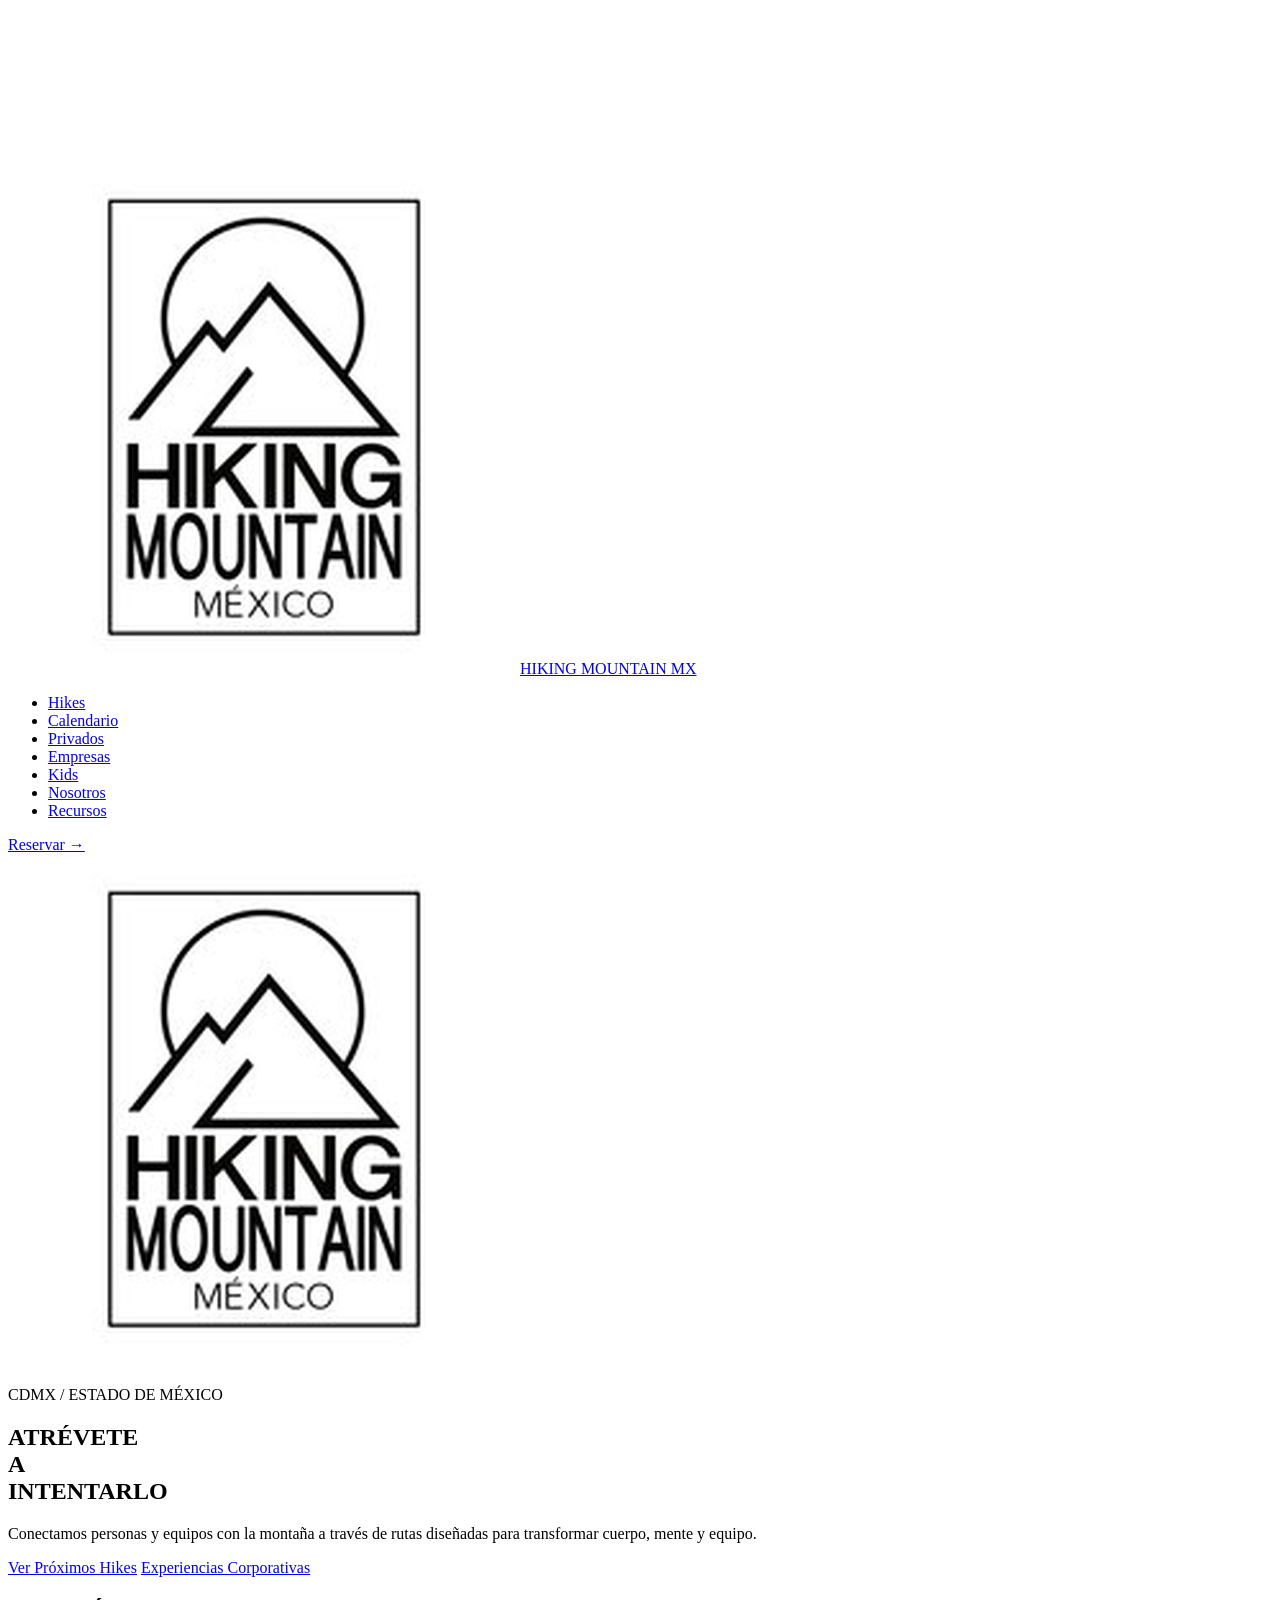
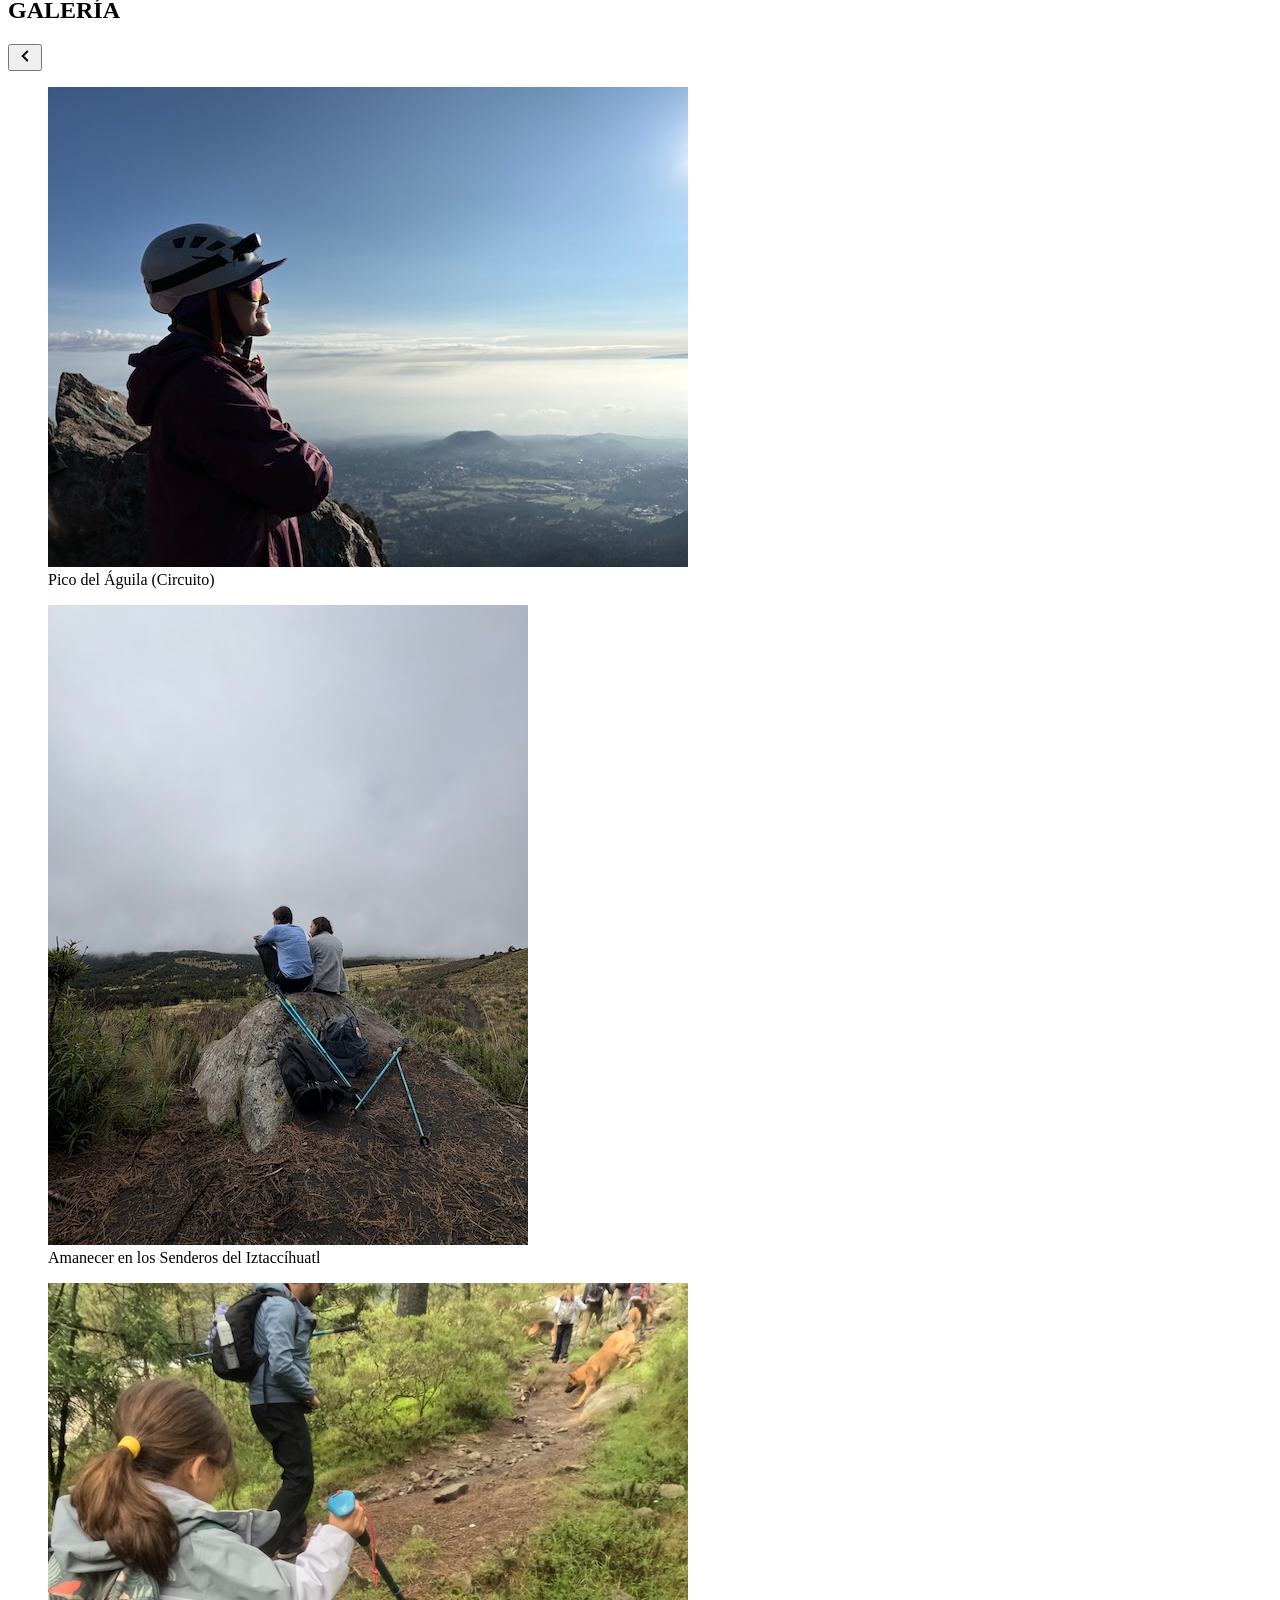
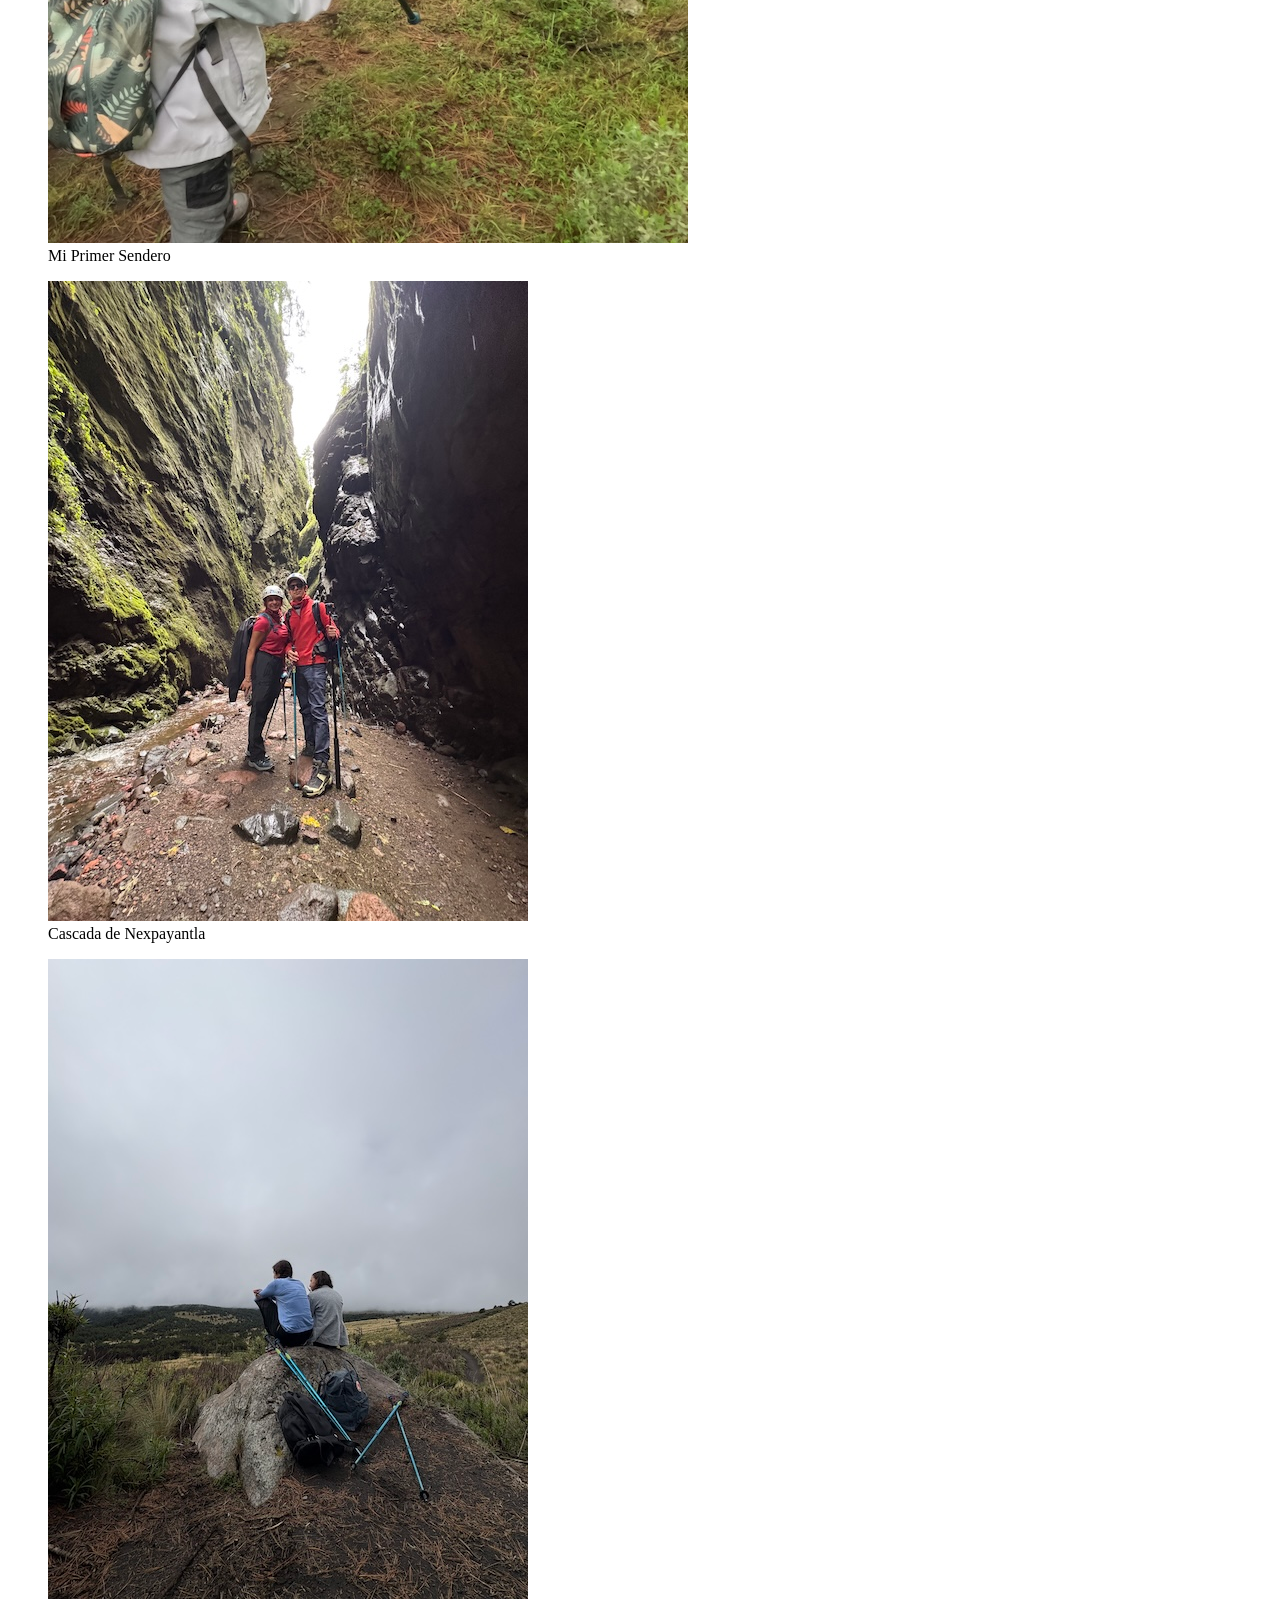
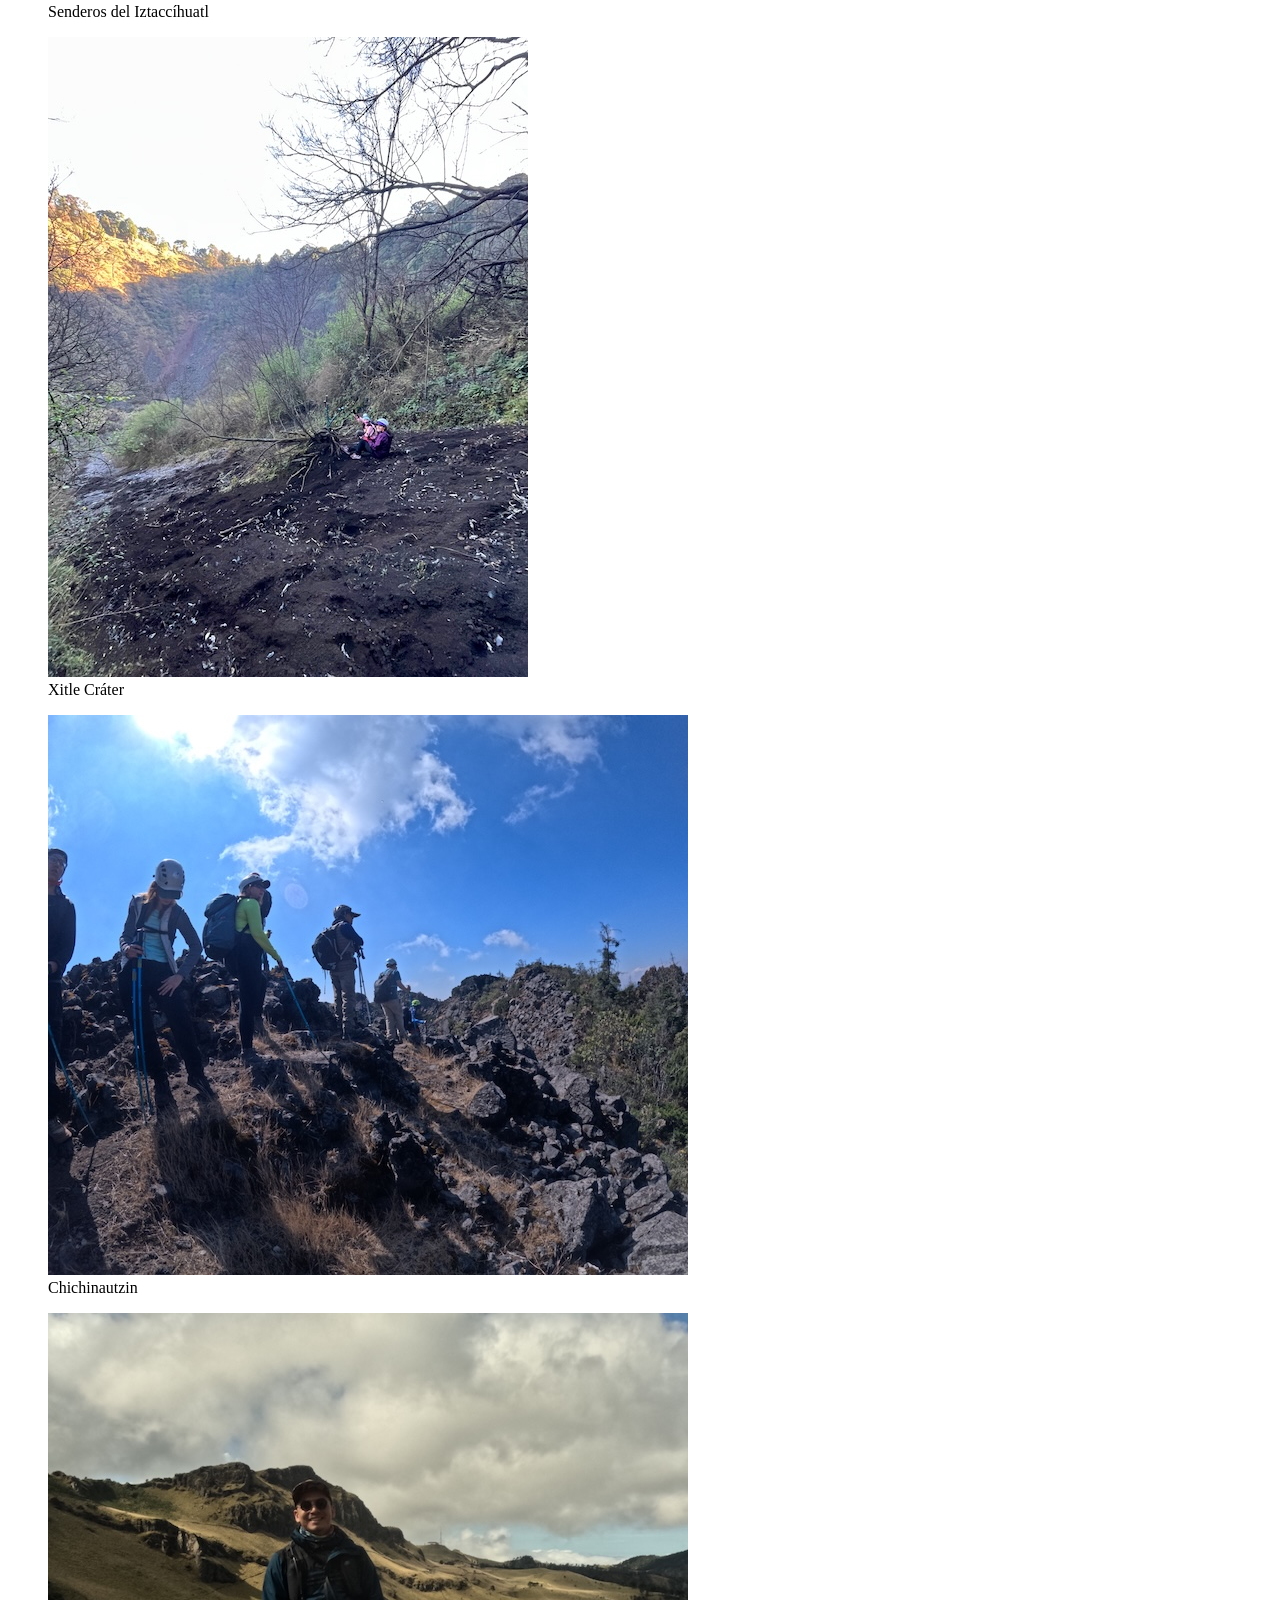
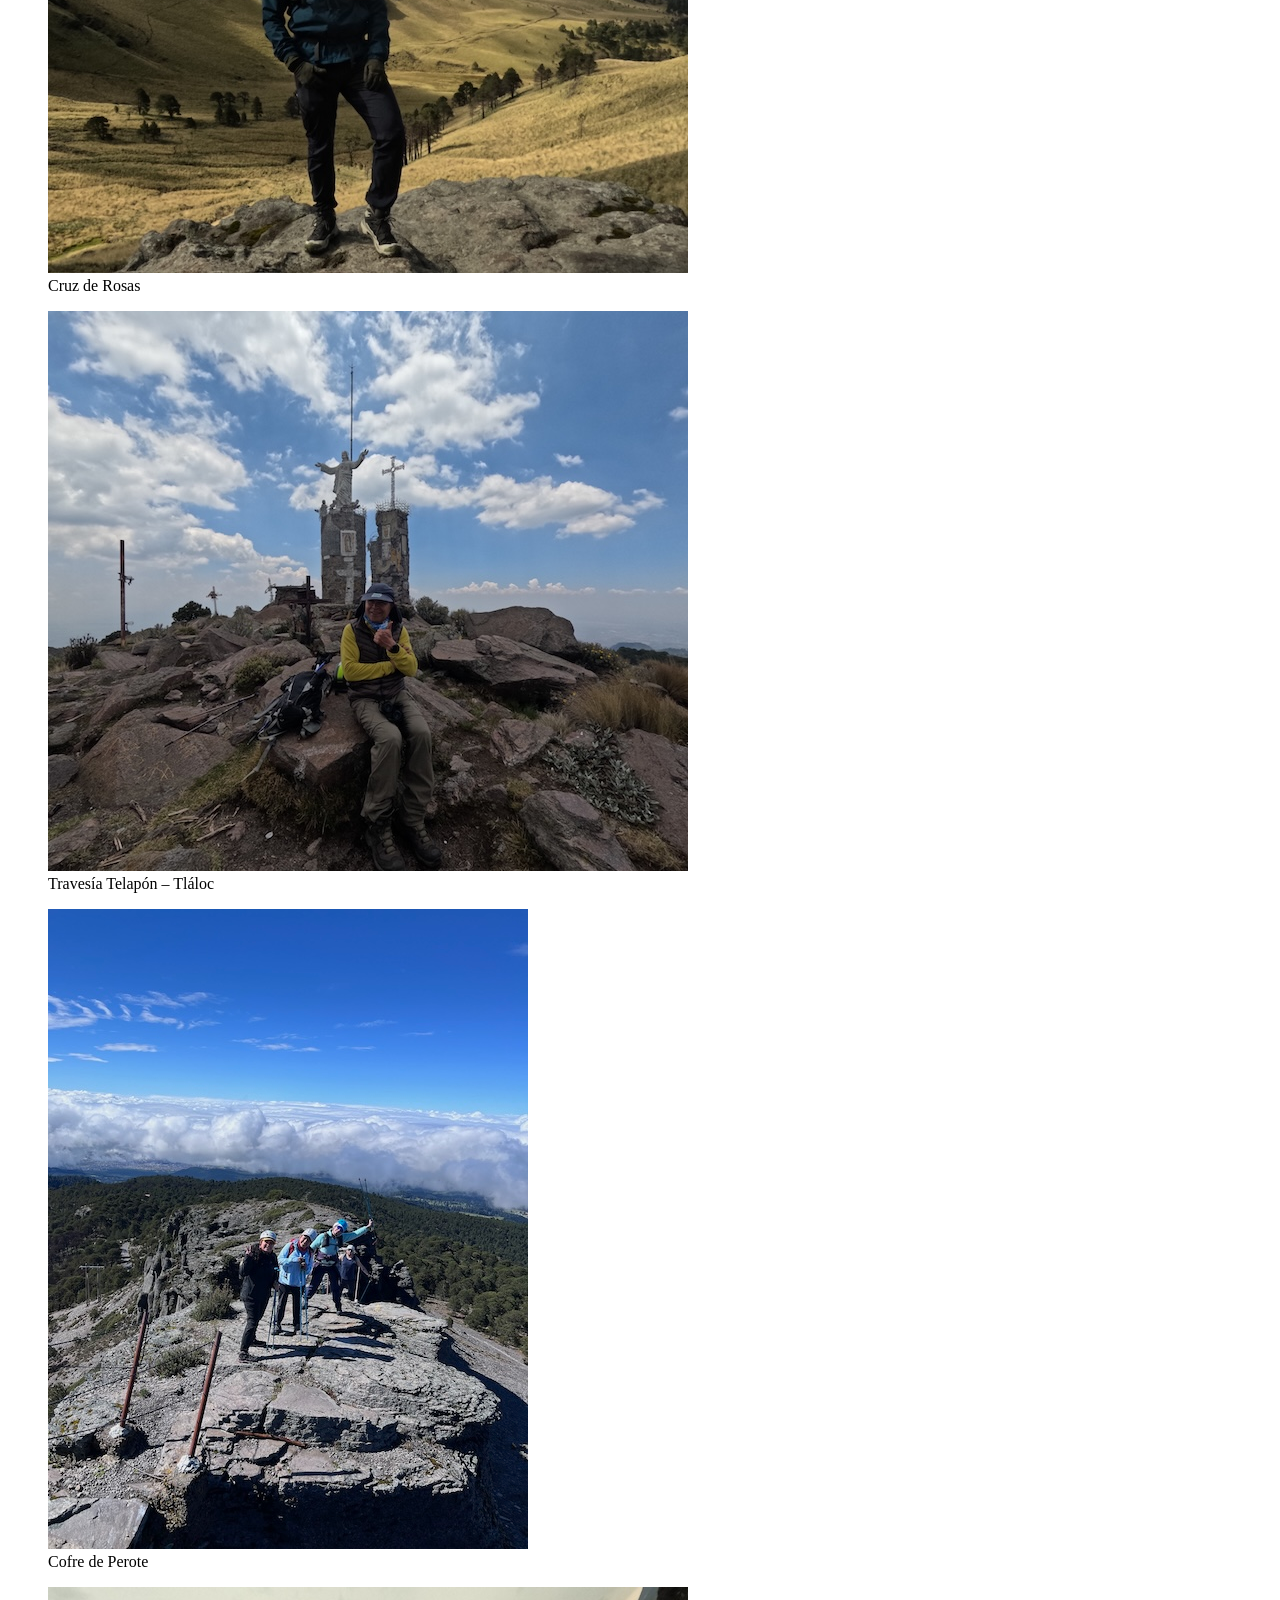
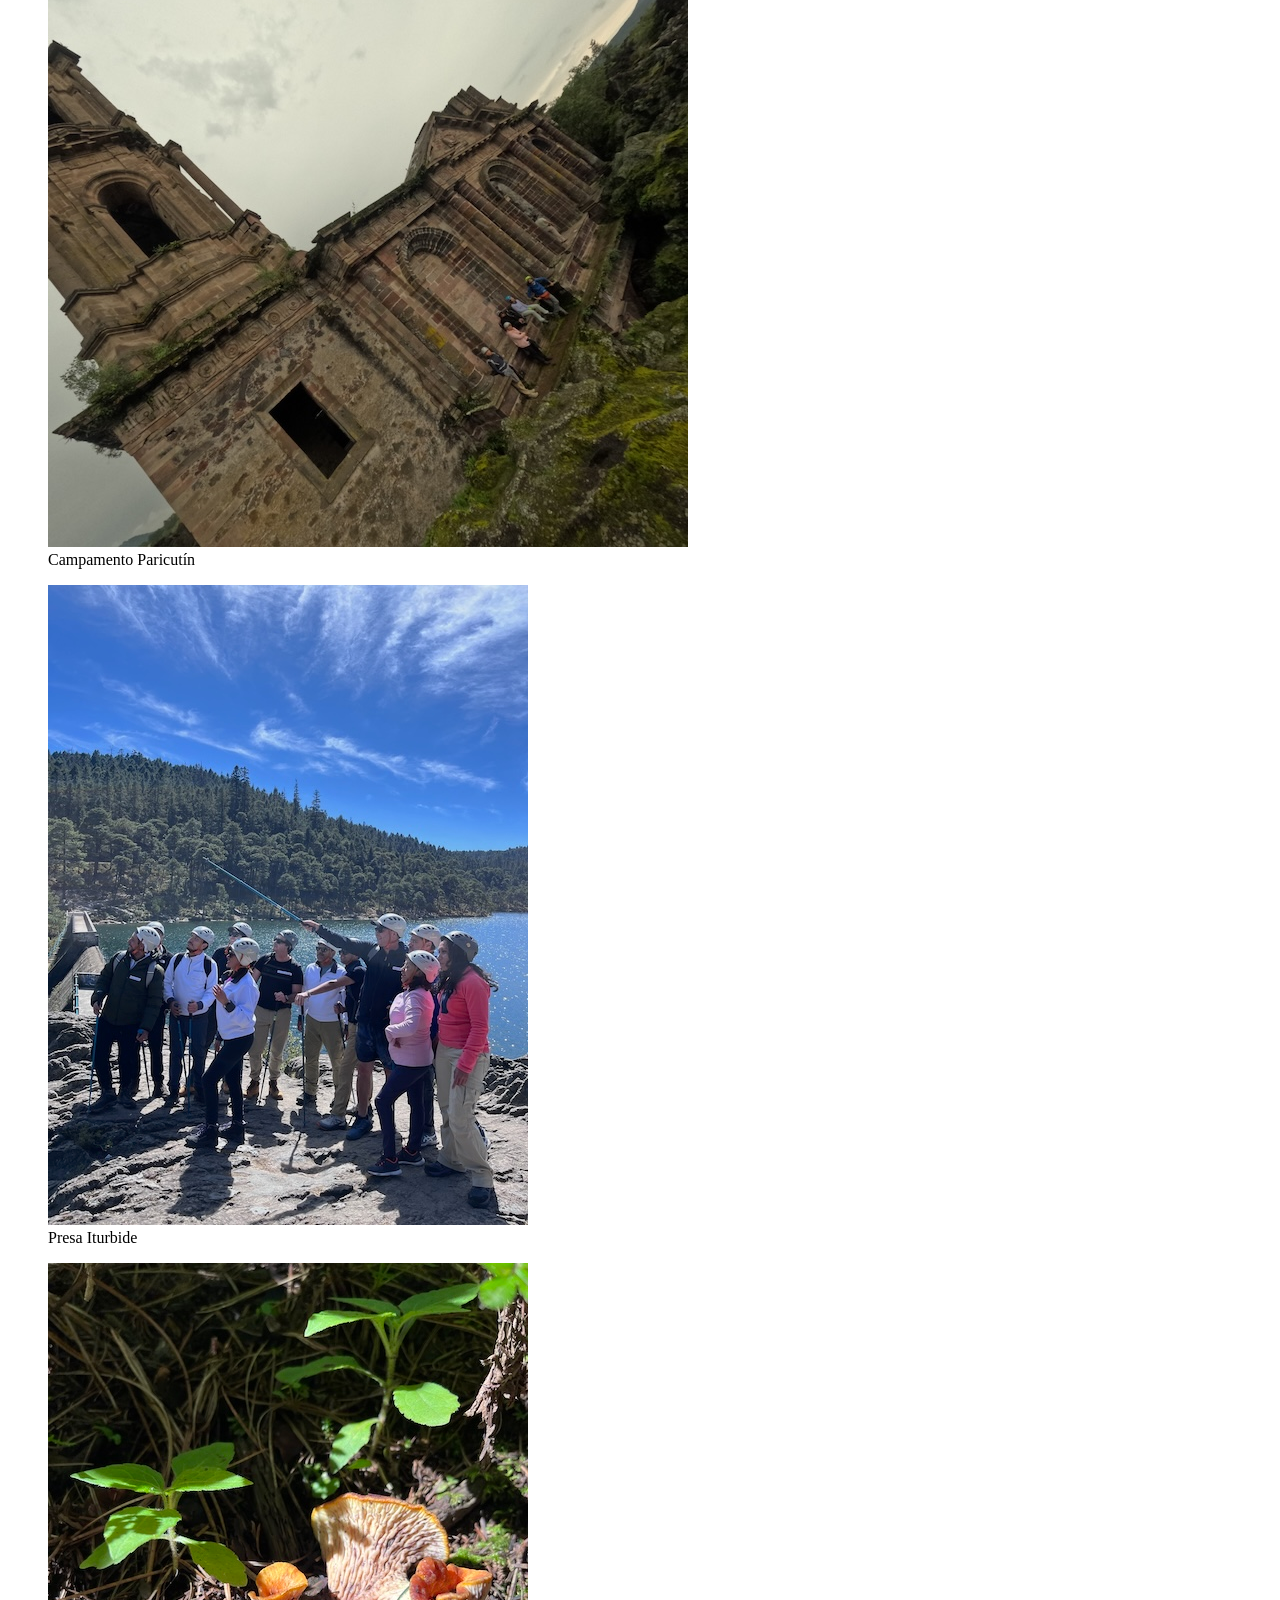
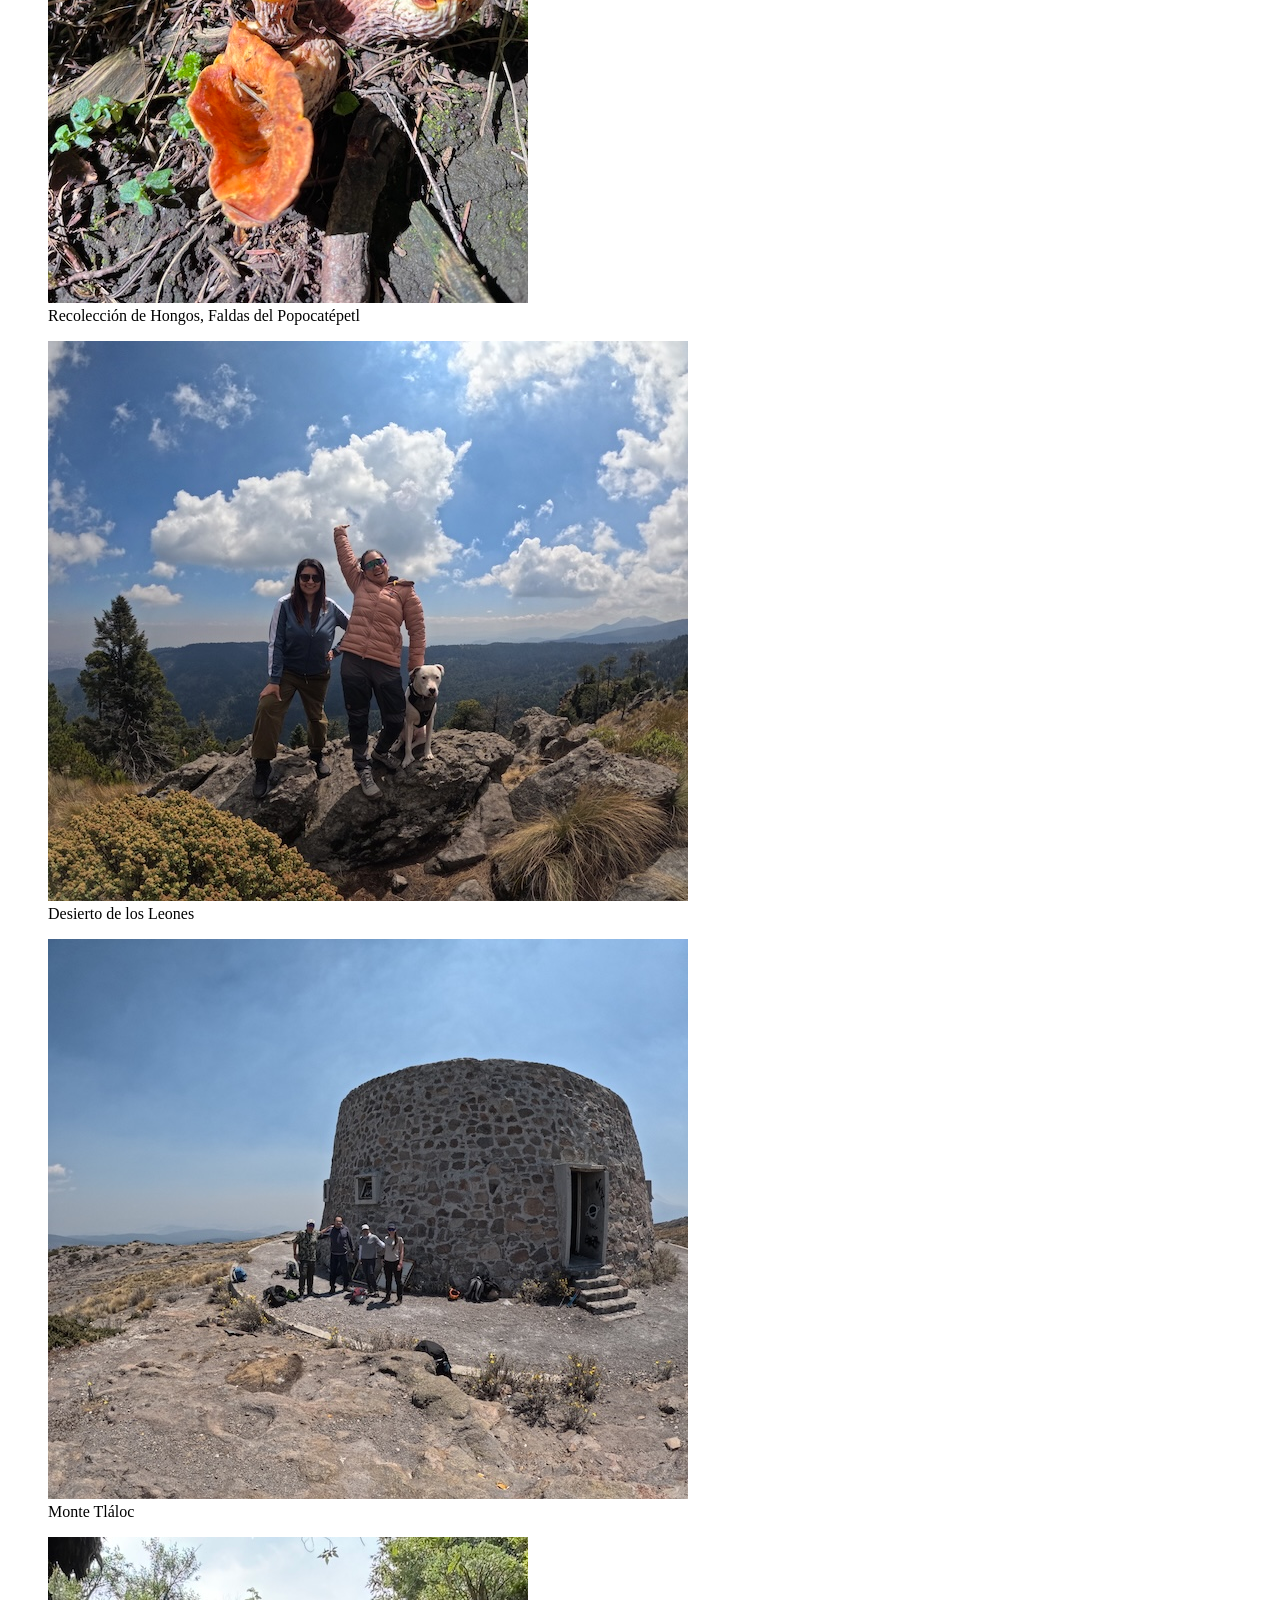
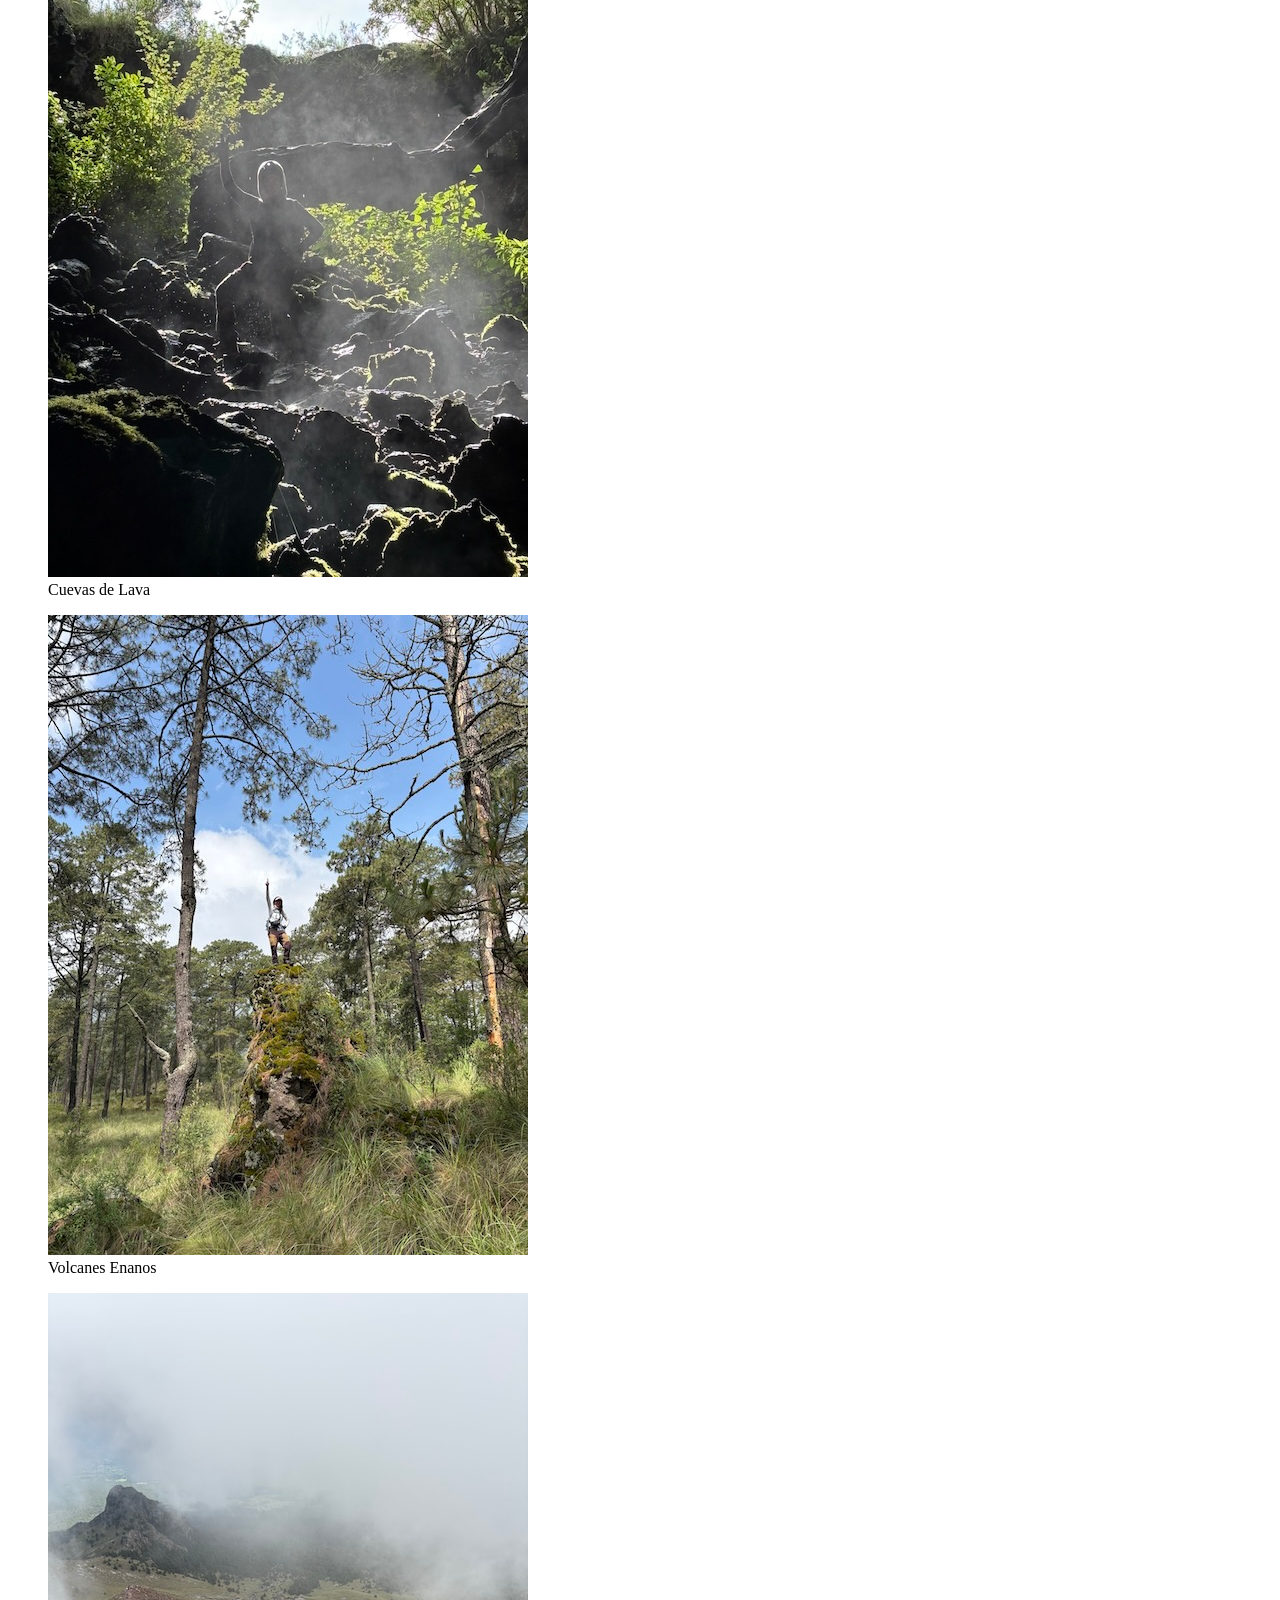
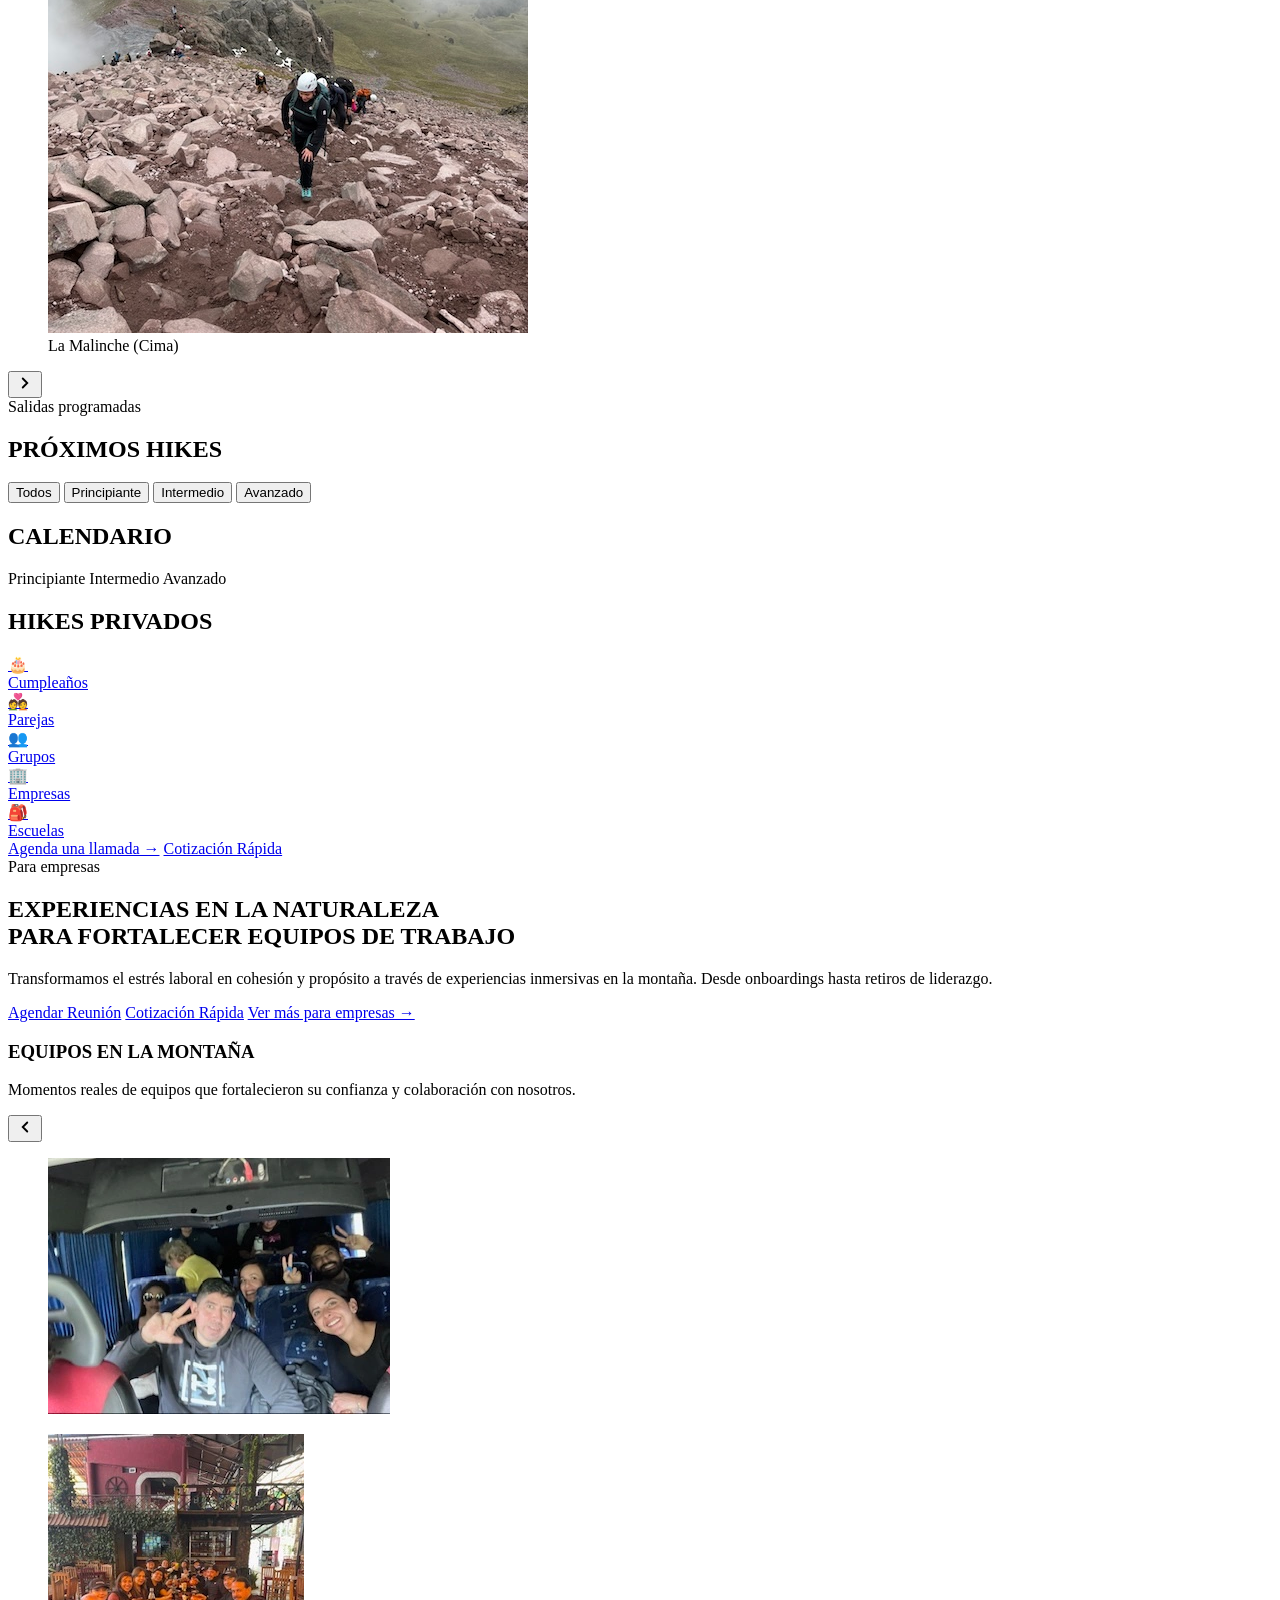
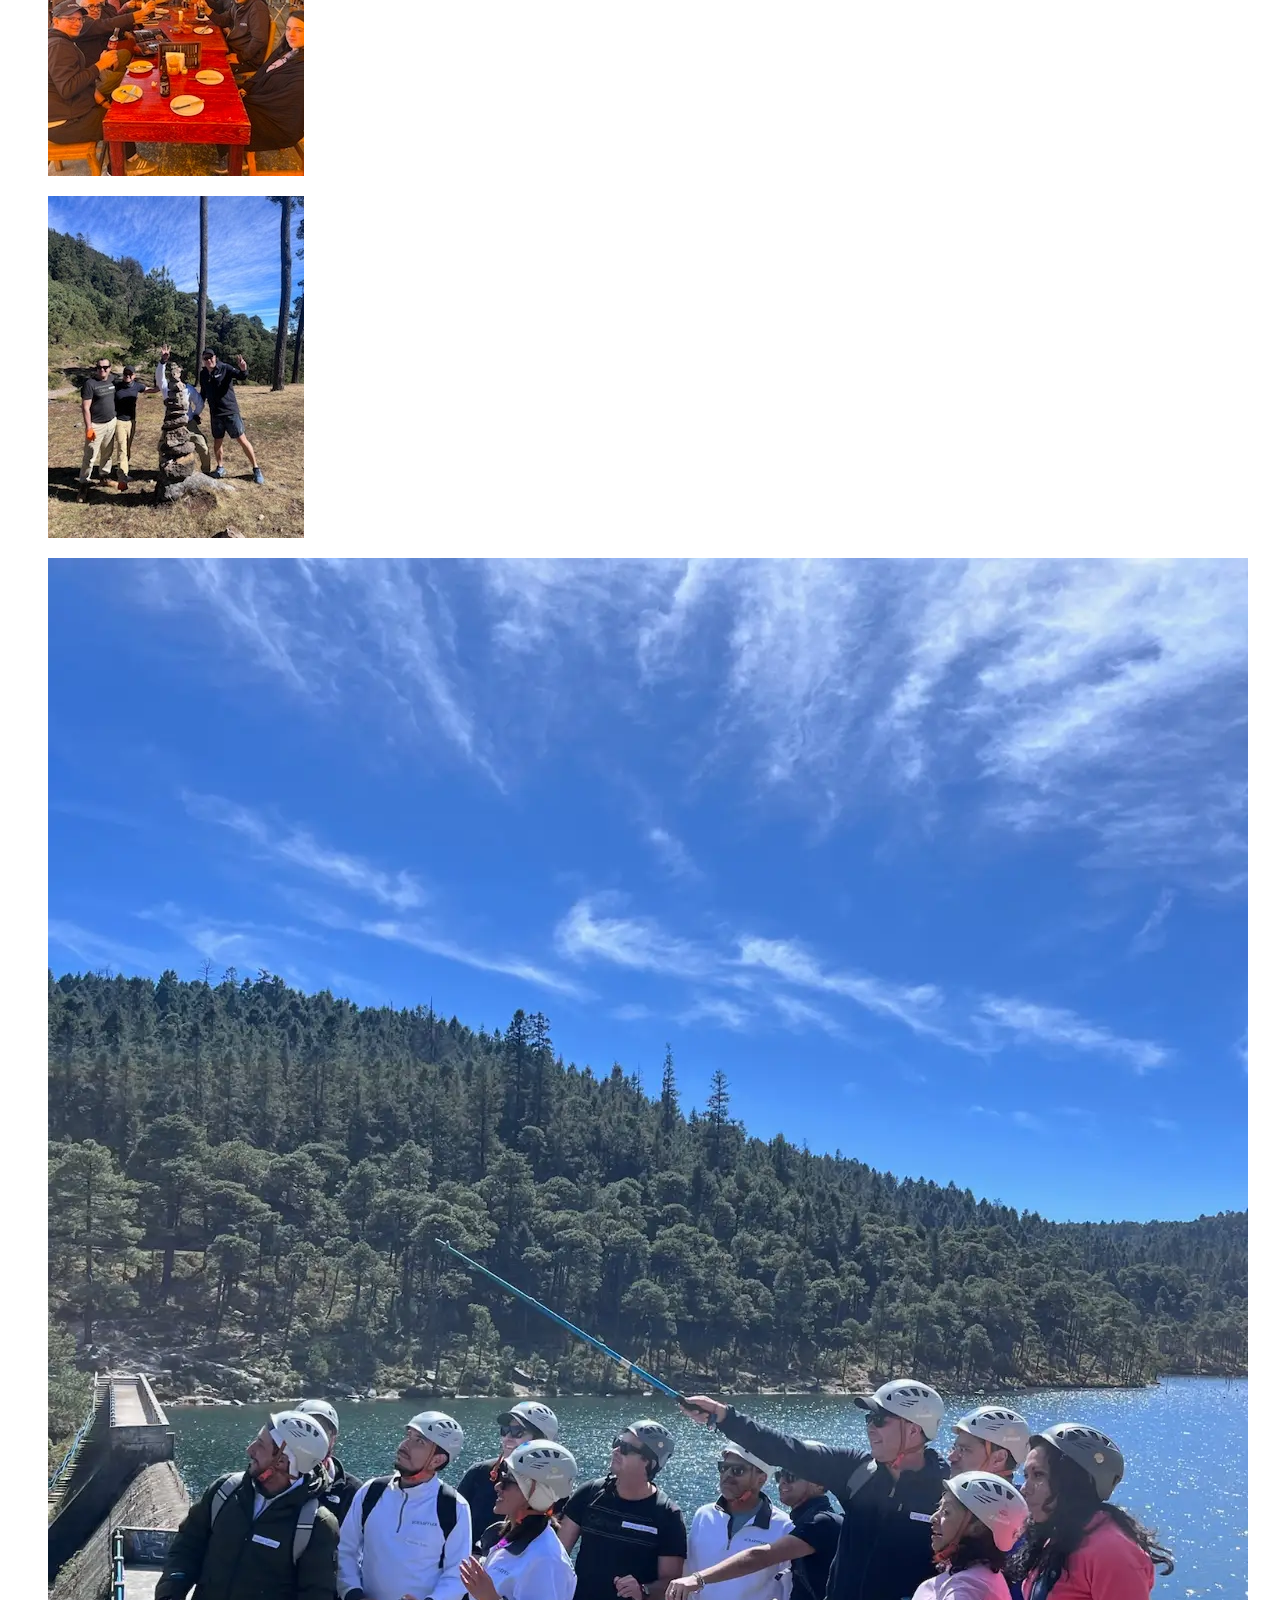
==== commit 6117b09d: "Add files via upload" ====
--- a/index.html
+++ b/index.html
@@ -4,1353 +4,19 @@
 <meta charset="UTF-8">
 <meta name="viewport" content="width=device-width, initial-scale=1.0, viewport-fit=cover">
 <title>Hiking Mountain MX | ¡Atrévete a intentarlo!</title>
+<meta name="description" content="Hiking y senderismo en CDMX y Estado de México. Salidas grupales, hikes privados y experiencias de team building corporativo en la montaña, con guías certificados.">
+<link rel="canonical" href="https://hikingmountainmx.com/">
+<link rel="icon" type="image/png" sizes="32x32" href="images/favicon-32.png">
+<link rel="apple-touch-icon" href="images/apple-touch-icon.png">
+<meta property="og:type" content="website">
+<meta property="og:site_name" content="Hiking Mountain MX">
+<meta property="og:title" content="Hiking Mountain MX | ¡Atrévete a intentarlo!">
+<meta property="og:description" content="Hiking y senderismo en CDMX y Estado de México. Salidas grupales, hikes privados y experiencias de team building corporativo en la montaña.">
+<meta property="og:image" content="/images/logo-hmmx.png">
 <link rel="preconnect" href="https://fonts.googleapis.com">
 <link rel="preconnect" href="https://fonts.gstatic.com" crossorigin>
-<link href="https://fonts.googleapis.com/css2?family=DM+Sans:wght@300;400;500;700&display=swap" rel="stylesheet">
-<link href="https://fonts.googleapis.com/css2?family=Bebas+Neue&display=optional" rel="stylesheet">
-<style>
-  :root {
-    --green: #1a5c2a;
-    --green-light: #2d8a42;
-    --orange: #e85d20;
-    --orange-light: #f97316;
-    --cream: #ffffff;
-    --dark: #111410;
-    --stone: #8a8575;
-  }
-
-  *, *::before, *::after { box-sizing: border-box; margin: 0; padding: 0; }
-
-  html { scroll-behavior: smooth; }
-
-  body {
-    font-family: 'DM Sans', sans-serif;
-    background: var(--cream);
-    color: var(--dark);
-    overflow-x: hidden;
-  }
-
-  /* ── TOPOGRAPHIC BG ── */
-  #topo-canvas {
-    position: fixed;
-    inset: 0;
-    z-index: 0;
-    opacity: 0.07;
-    pointer-events: none;
-  }
-
-  /* ── NAV ── */
-  nav {
-    position: fixed;
-    top: 0; left: 0; right: 0;
-    z-index: 100;
-    display: flex;
-    justify-content: space-between;
-    align-items: center;
-    padding: 18px 40px;
-    background: rgba(255,255,255,0.95);
-    backdrop-filter: blur(12px);
-    border-bottom: 1px solid rgba(26,92,42,0.15);
-  }
-
-  .nav-logo {
-    font-family: 'Bebas Neue', sans-serif;
-    font-size: 1.6rem;
-    letter-spacing: 0.06em;
-    color: var(--green);
-    text-decoration: none;
-  }
-
-  .nav-links {
-    display: flex;
-    gap: 32px;
-    list-style: none;
-  }
-
-  .nav-links a {
-    font-size: 0.85rem;
-    font-weight: 500;
-    letter-spacing: 0.05em;
-    text-transform: uppercase;
-    color: var(--dark);
-    text-decoration: none;
-    opacity: 0.7;
-    transition: opacity 0.2s;
-  }
-
-  .nav-links a:hover { opacity: 1; }
-
-  .btn-nav {
-    background: var(--orange);
-    color: white;
-    padding: 10px 24px;
-    border-radius: 100px;
-    font-size: 0.85rem;
-    font-weight: 700;
-    letter-spacing: 0.03em;
-    text-decoration: none;
-    transition: background 0.2s, transform 0.15s;
-  }
-
-  .btn-nav:hover { background: #c4491a; transform: translateY(-1px); }
-
-  /* ── HERO ── */
-  #hero {
-    position: relative;
-    min-height: 100vh;
-    display: flex;
-    flex-direction: column;
-    justify-content: center;
-    align-items: center;
-    text-align: center;
-    padding: 120px 24px 80px;
-    overflow: hidden;
-  }
-
-  .hero-eyebrow {
-    font-size: 0.75rem;
-    font-weight: 700;
-    letter-spacing: 0.18em;
-    text-transform: uppercase;
-    color: var(--orange);
-    margin-bottom: 20px;
-  }
-
-  .hero-title {
-    font-family: 'Bebas Neue', sans-serif;
-    font-size: clamp(3.3rem, 10vw, 8.2rem);
-    line-height: 0.95;
-    color: var(--green);
-    letter-spacing: 0.02em;
-    margin-bottom: 28px;
-  }
-
-  .hero-title span { color: var(--orange); }
-
-  .hero-sub {
-    font-size: clamp(1rem, 2vw, 1.2rem);
-    color: var(--stone);
-    max-width: 520px;
-    line-height: 1.6;
-    margin-bottom: 48px;
-  }
-
-  .hero-ctas {
-    display: flex;
-    flex-wrap: wrap;
-    gap: 14px;
-    justify-content: center;
-  }
-
-  .btn-primary {
-    background: var(--green);
-    color: white;
-    padding: 16px 36px;
-    border-radius: 12px;
-    font-weight: 700;
-    font-size: 0.95rem;
-    text-decoration: none;
-    border: none;
-    cursor: pointer;
-    font-family: 'DM Sans', sans-serif;
-    transition: background 0.2s, transform 0.15s;
-  }
-
-  .btn-primary:hover { background: #13421f; transform: translateY(-2px); }
-
-  .btn-secondary {
-    background: transparent;
-    color: var(--green);
-    border: 2px solid var(--green);
-    padding: 14px 34px;
-    border-radius: 12px;
-    font-weight: 700;
-    font-size: 0.95rem;
-    text-decoration: none;
-    cursor: pointer;
-    font-family: 'DM Sans', sans-serif;
-    transition: all 0.2s;
-  }
-
-  .btn-secondary:hover { background: var(--green); color: white; transform: translateY(-2px); }
-
-  .hero-scroll {
-    position: absolute;
-    bottom: 40px;
-    left: 50%;
-    transform: translateX(-50%);
-    display: flex;
-    flex-direction: column;
-    align-items: center;
-    gap: 8px;
-    font-size: 0.7rem;
-    letter-spacing: 0.15em;
-    text-transform: uppercase;
-    color: var(--stone);
-  }
-
-  .hero-scroll::after {
-    content: '';
-    width: 1px;
-    height: 40px;
-    background: var(--stone);
-    animation: scrollLine 1.5s ease infinite;
-  }
-
-  @keyframes scrollLine {
-    0%   { transform: scaleY(0); transform-origin: top; }
-    50%  { transform: scaleY(1); transform-origin: top; }
-    51%  { transform: scaleY(1); transform-origin: bottom; }
-    100% { transform: scaleY(0); transform-origin: bottom; }
-  }
-
-  /* ── SECTION HEADERS ── */
-  .section-header {
-    text-align: center;
-    margin-bottom: 60px;
-  }
-
-  .section-tag {
-    display: inline-block;
-    font-size: 0.7rem;
-    font-weight: 700;
-    letter-spacing: 0.2em;
-    text-transform: uppercase;
-    color: var(--orange);
-    margin-bottom: 12px;
-  }
-
-  .section-title {
-    font-family: 'Bebas Neue', sans-serif;
-    font-size: clamp(2.5rem, 6vw, 4.5rem);
-    color: var(--dark);
-    letter-spacing: 0.02em;
-    line-height: 1;
-  }
-
-  /* ── FILTERS ── */
-  #hikes { position: relative; z-index: 1; padding: 100px 40px; max-width: 1200px; margin: 0 auto; scroll-margin-top: 80px; }
-
-  .filters {
-    display: flex;
-    flex-wrap: wrap;
-    gap: 10px;
-    justify-content: center;
-    margin-bottom: 48px;
-  }
-
-  .filter-btn {
-    padding: 8px 20px;
-    border-radius: 100px;
-    border: 1.5px solid rgba(26,92,42,0.25);
-    background: white;
-    font-family: 'DM Sans', sans-serif;
-    font-size: 0.8rem;
-    font-weight: 600;
-    color: var(--stone);
-    cursor: pointer;
-    transition: all 0.2s;
-  }
-
-  .filter-btn:hover, .filter-btn.active {
-    background: var(--green);
-    color: white;
-    border-color: var(--green);
-  }
-
-  .hike-card-img {
-    width: 100%;
-    height: 180px;
-    object-fit: cover;
-    display: block;
-  }
-  /* ── HIKE CARDS ── */
-  .hikes-grid {
-    display: grid;
-    grid-template-columns: repeat(auto-fill, minmax(320px, 1fr));
-    gap: 24px;
-    min-height: 420px;
-  }
-
-  .hike-card {
-    background: white;
-    border-radius: 20px;
-    overflow: hidden;
-    border: 1px solid rgba(0,0,0,0.06);
-    transition: transform 0.25s, box-shadow 0.25s;
-    display: flex;
-    flex-direction: column;
-  }
-
-  .hike-card:hover { transform: translateY(-6px); box-shadow: 0 20px 60px rgba(0,0,0,0.12); }
-
-  .hike-card-top {
-    padding: 24px 24px 0;
-    display: flex;
-    justify-content: space-between;
-    align-items: flex-start;
-  }
-
-  .hike-month {
-    font-size: 0.7rem;
-    font-weight: 700;
-    letter-spacing: 0.15em;
-    text-transform: uppercase;
-    color: var(--orange);
-  }
-
-  .difficulty-badge {
-    font-size: 0.7rem;
-    font-weight: 700;
-    padding: 4px 12px;
-    border-radius: 100px;
-    text-transform: uppercase;
-    letter-spacing: 0.05em;
-  }
-
-  .diff-principiante { background: #d1fae5; color: #065f46; }
-  .diff-intermedio    { background: #fef3c7; color: #92400e; }
-  .diff-avanzado      { background: #fee2e2; color: #991b1b; }
-
-  .hike-card-badges { display: flex; flex-direction: column; gap: 6px; align-items: flex-end; }
-
-  .pet-badge { background: #ffe4c7; color: #9a4d0a; white-space: nowrap; }
-
-  .filter-btn-pet.active { background: #f97316; border-color: #f97316; }
-
-  .hike-card-body { padding: 16px 24px 24px; flex: 1; display: flex; flex-direction: column; }
-
-  .hike-date {
-    font-family: 'Bebas Neue', sans-serif;
-    font-size: 1rem;
-    letter-spacing: 0.06em;
-    color: var(--stone);
-    margin-bottom: 4px;
-  }
-
-  .hike-name {
-    font-family: 'Bebas Neue', sans-serif;
-    font-size: 1.7rem;
-    color: var(--dark);
-    line-height: 1.05;
-    letter-spacing: 0.02em;
-    margin-bottom: 14px;
-  }
-
-  .hike-stats {
-    display: flex;
-    gap: 20px;
-    margin-bottom: 16px;
-    flex-wrap: wrap;
-  }
-
-  .stat {
-    display: flex;
-    flex-direction: column;
-    gap: 2px;
-  }
-
-  .stat-label {
-    font-size: 0.65rem;
-    font-weight: 700;
-    letter-spacing: 0.12em;
-    text-transform: uppercase;
-    color: var(--stone);
-  }
-
-  .stat-value {
-    font-size: 0.9rem;
-    font-weight: 700;
-    color: var(--dark);
-  }
-
-  .hike-prices {
-    background: var(--cream);
-    border-radius: 12px;
-    padding: 12px 16px;
-    margin-bottom: 16px;
-  }
-
-  .price-row {
-    display: flex;
-    justify-content: space-between;
-    font-size: 0.82rem;
-  }
-
-  .price-row:first-child { margin-bottom: 4px; }
-
-  .price-label { color: var(--stone); }
-  .price-amount { font-weight: 700; color: var(--orange); }
-
-  .hike-actions {
-    display: grid;
-    grid-template-columns: 1fr 1fr;
-    gap: 10px;
-    margin-top: auto;
-  }
-
-  .btn-wa {
-    display: flex;
-    align-items: center;
-    justify-content: center;
-    gap: 6px;
-    background: #25d366;
-    color: white;
-    padding: 10px;
-    border-radius: 10px;
-    font-size: 0.82rem;
-    font-weight: 700;
-    text-decoration: none;
-    transition: background 0.2s;
-  }
-
-  .btn-wa:hover { background: #1da851; }
-
-  .btn-reserva {
-    display: flex;
-    align-items: center;
-    justify-content: center;
-    gap: 8px;
-    background: #16331f;
-    color: #fff;
-    padding: 10px;
-    border-radius: 10px;
-    font-size: 0.82rem;
-    font-weight: 700;
-    text-decoration: none;
-    transition: background 0.2s;
-  }
-  .btn-reserva:hover { background: #0f2616; }
-  .btn-reserva img { height: 20px; width: 20px; border-radius: 5px; display: block; }
-  .btn-info {
-    display: flex;
-    align-items: center;
-    justify-content: center;
-    gap: 6px;
-    background: var(--cream);
-    color: var(--dark);
-    padding: 10px;
-    border-radius: 10px;
-    font-size: 0.82rem;
-    font-weight: 700;
-    text-decoration: none;
-    border: 1.5px solid rgba(0,0,0,0.1);
-    transition: all 0.2s;
-  }
-
-  .btn-info:hover { background: var(--green); color: white; border-color: var(--green); }
-
-  /* ── CALENDAR ── */
-  #calendario {
-    position: relative;
-    z-index: 1;
-    background: var(--dark);
-    padding: 100px 40px;
-    color: white;
-  }
-
-  #calendario .section-title { color: white; }
-
-  .cal-grid {
-    display: grid;
-    grid-template-columns: repeat(3, 1fr);
-    gap: 24px;
-    max-width: 1200px;
-    margin: 0 auto;
-    min-height: 420px;
-  }
-
-  .cal-month {
-    background: rgba(255,255,255,0.04);
-    border: 1px solid rgba(255,255,255,0.08);
-    border-radius: 20px;
-    overflow: hidden;
-  }
-
-  .cal-month-header {
-    background: var(--green);
-    padding: 16px 24px;
-    font-family: 'Bebas Neue', sans-serif;
-    font-size: 1.4rem;
-    letter-spacing: 0.08em;
-  }
-
-  .cal-items { padding: 16px; display: flex; flex-direction: column; gap: 8px; }
-
-  .cal-item { display: flex;
-    flex-wrap: wrap;
-    align-items: center;
-    gap: 12px;
-    padding: 10px 12px;
-    border-radius: 10px;
-    background: rgba(255,255,255,0.05);
-  }
-
-  .cal-dot {
-    width: 8px;
-    height: 8px;
-    border-radius: 50%;
-    flex-shrink: 0;
-  }
-
-  .dot-principiante { background: #4ade80; }
-  .dot-intermedio    { background: #fbbf24; }
-  .dot-avanzado      { background: #f87171; }
-
-  .cal-item-date {
-    font-size: 0.7rem;
-    font-weight: 700;
-    letter-spacing: 0.1em;
-    text-transform: uppercase;
-    color: rgba(255,255,255,0.4);
-    min-width: 60px;
-  }
-
-  .cal-item-name {
-    font-size: 0.82rem;
-    font-weight: 500;
-    color: rgba(255,255,255,0.85);
-    line-height: 1.3;
-    flex: 1 1 auto;
-    min-width: 120px;
-    overflow-wrap: anywhere;
-  }
-
-  /* ── PRIVADOS ── */
-  #privados {
-    position: relative;
-    z-index: 1;
-    padding: 100px 40px;
-    max-width: 1200px;
-    margin: 0 auto;
-  }
-
-  .privados-grid {
-    display: grid;
-    grid-template-columns: repeat(auto-fill, minmax(200px, 1fr));
-    gap: 16px;
-  }
-
-  .privado-card {
-    background: white;
-    border-radius: 16px;
-    padding: 28px 20px;
-    text-align: center;
-    border: 1px solid rgba(0,0,0,0.06);
-    transition: all 0.25s;
-    cursor: pointer;
-  }
-
-  .privado-card:hover {
-    background: var(--green);
-    color: white;
-    transform: translateY(-4px);
-    box-shadow: 0 16px 40px rgba(26,92,42,0.2);
-  }
-
-  .privado-icon { font-size: 2.2rem; margin-bottom: 12px; }
-
-  .privado-name {
-    font-family: 'Bebas Neue', sans-serif;
-    font-size: 1.3rem;
-    letter-spacing: 0.04em;
-  }
-
-  .privado-ctas {
-    display: flex;
-    flex-wrap: wrap;
-    gap: 16px;
-    justify-content: center;
-    margin-top: 48px;
-  }
-
-  /* ── CORPORATIVO ── */
-  #corporativo {
-    position: relative;
-    z-index: 1;
-    background: linear-gradient(135deg, var(--green) 0%, #0d3318 100%);
-    padding: 100px 40px;
-    color: white;
-    text-align: center;
-    overflow: hidden;
-  }
-
-  #corporativo::before {
-    content: '';
-    position: absolute;
-    inset: 0;
-    background: url("data:image/svg+xml,%3Csvg width='60' height='60' viewBox='0 0 60 60' xmlns='http://www.w3.org/2000/svg'%3E%3Cg fill='none' fill-rule='evenodd'%3E%3Cg fill='%23ffffff' fill-opacity='0.04'%3E%3Cpath d='M36 34v-4h-2v4h-4v2h4v4h2v-4h4v-2h-4zm0-30V0h-2v4h-4v2h4v4h2V6h4V4h-4zM6 34v-4H4v4H0v2h4v4h2v-4h4v-2H6zM6 4V0H4v4H0v2h4v4h2V6h4V4H6z'/%3E%3C/g%3E%3C/g%3E%3C/svg%3E");
-    pointer-events: none;
-  }
-
-  #corporativo .section-title { color: white; margin-bottom: 20px; }
-
-  .corp-sub {
-    color: rgba(255,255,255,0.65);
-    max-width: 580px;
-    margin: 0 auto 60px;
-    font-size: 1.05rem;
-    line-height: 1.7;
-  }
-
-  .corp-problems {
-    display: flex;
-    flex-wrap: wrap;
-    gap: 12px;
-    justify-content: center;
-    margin-bottom: 60px;
-  }
-
-  .corp-problem {
-    background: rgba(255,255,255,0.08);
-    border: 1px solid rgba(255,255,255,0.12);
-    padding: 8px 20px;
-    border-radius: 100px;
-    font-size: 0.85rem;
-    font-weight: 500;
-    color: rgba(255,255,255,0.8);
-  }
-
-  .corp-solutions {
-    display: grid;
-    grid-template-columns: repeat(auto-fill, minmax(200px, 1fr));
-    gap: 16px;
-    max-width: 900px;
-    margin: 0 auto 60px;
-    text-align: left;
-  }
-
-  .sol-card {
-    background: rgba(255,255,255,0.07);
-    border: 1px solid rgba(255,255,255,0.1);
-    border-radius: 16px;
-    padding: 24px 20px;
-  }
-
-  .sol-title {
-    font-family: 'Bebas Neue', sans-serif;
-    font-size: 1.3rem;
-    letter-spacing: 0.04em;
-    color: #86efac;
-    margin-bottom: 8px;
-  }
-
-  .sol-desc {
-    font-size: 0.82rem;
-    color: rgba(255,255,255,0.55);
-    line-height: 1.5;
-  }
-
-  .corp-ctas {
-    display: flex;
-    flex-wrap: wrap;
-    gap: 14px;
-    justify-content: center;
-  }
-
-  .btn-white {
-    background: white;
-    color: var(--green);
-    padding: 16px 36px;
-    border-radius: 12px;
-    font-weight: 700;
-    font-size: 0.95rem;
-    text-decoration: none;
-    transition: all 0.2s;
-  }
-
-  .btn-white:hover { background: var(--cream); transform: translateY(-2px); }
-
-  .btn-orange-solid {
-    background: var(--orange);
-    color: white;
-    padding: 16px 36px;
-    border-radius: 12px;
-    font-weight: 700;
-    font-size: 0.95rem;
-    text-decoration: none;
-    transition: all 0.2s;
-  }
-
-  .btn-orange-solid:hover { background: #c4491a; transform: translateY(-2px); }
-
-  /* ── NOSOTROS ── */
-  #nosotros {
-    position: relative;
-    z-index: 1;
-    padding: 100px 40px;
-    max-width: 1200px;
-    margin: 0 auto;
-    display: grid;
-    grid-template-columns: 1fr 1fr;
-    gap: 80px;
-    align-items: center;
-  }
-
-  .nosotros-title {
-    font-family: 'Bebas Neue', sans-serif;
-    font-size: clamp(3rem, 6vw, 5rem);
-    color: var(--dark);
-    line-height: 1;
-    letter-spacing: 0.02em;
-    margin-bottom: 24px;
-  }
-
-  .nosotros-text {
-    color: var(--stone);
-    font-size: 1rem;
-    line-height: 1.8;
-    margin-bottom: 32px;
-  }
-
-  .nosotros-links {
-    display: flex;
-    gap: 16px;
-    flex-wrap: wrap;
-  }
-
-  .link-pill {
-    display: flex;
-    align-items: center;
-    gap: 8px;
-    padding: 10px 20px;
-    border-radius: 100px;
-    border: 1.5px solid rgba(0,0,0,0.15);
-    font-size: 0.82rem;
-    font-weight: 600;
-    text-decoration: none;
-    color: var(--dark);
-    transition: all 0.2s;
-  }
-
-  .link-pill:hover { background: var(--dark); color: white; border-color: var(--dark); }
-
-  .security-grid {
-    display: grid;
-    grid-template-columns: 1fr 1fr;
-    gap: 16px;
-  }
-
-  .sec-item {
-    background: white;
-    border-radius: 14px;
-    padding: 20px;
-    border: 1px solid rgba(0,0,0,0.06);
-  }
-
-  .sec-icon { font-size: 1.8rem; margin-bottom: 10px; }
-
-  .sec-title {
-    font-weight: 700;
-    font-size: 0.88rem;
-    margin-bottom: 4px;
-  }
-
-  .sec-desc {
-    font-size: 0.78rem;
-    color: var(--stone);
-    line-height: 1.4;
-  }
-
-  /* ── RESEÑAS ── */
-  #resenas { position: relative; z-index: 1; padding: 100px 40px; max-width: 780px; margin: 0 auto; }
-
-  /* ── GALERÍA SLIDER ── */
-  .gal-slider {
-    position: relative;
-    max-width: 1200px;
-    margin: 0 auto;
-    display: flex;
-    align-items: center;
-    gap: 14px;
-  }
-  .gal-viewport { overflow: hidden; flex: 1; border-radius: 12px; }
-  .gal-track {
-    display: flex;
-    gap: 12px;
-    transition: transform 0.5s cubic-bezier(.4,0,.2,1);
-    will-change: transform;
-  }
-  .gal-slide {
-    position: relative;
-    flex: 0 0 calc((100% - 24px) / 3);
-    margin: 0;
-    border-radius: 10px;
-    overflow: hidden;
-  }
-  .gal-slide img {
-    width: 100%;
-    height: 220px;
-    object-fit: cover;
-    display: block;
-  }
-  .gal-slide figcaption {
-    position: absolute;
-    left: 0; right: 0; bottom: 0;
-    padding: 18px 12px 9px;
-    font-size: 0.72rem;
-    font-weight: 600;
-    color: #fff;
-    background: linear-gradient(transparent, rgba(0,0,0,0.72));
-    letter-spacing: 0.02em;
-  }
-  .gal-arrow {
-    width: 42px; height: 42px;
-    flex-shrink: 0;
-    border-radius: 50%;
-    border: none;
-    background: rgba(255,255,255,0.92);
-    color: var(--dark);
-    display: flex; align-items: center; justify-content: center;
-    cursor: pointer;
-    transition: all 0.2s;
-  }
-  .gal-arrow:hover { background: var(--green); color: #fff; }
-  .gal-dots {
-    display: flex; justify-content: center; gap: 7px;
-    margin-top: 20px;
-  }
-  .gal-dot {
-    width: 8px; height: 8px; border-radius: 50%;
-    border: none; padding: 0; cursor: pointer;
-    background: rgba(255,255,255,0.28);
-    transition: background 0.2s, transform 0.2s;
-  }
-  .gal-dot.active { background: var(--green); transform: scale(1.3); }
-  @media (max-width: 860px) {
-    .gal-slide { flex: 0 0 calc((100% - 12px) / 2); }
-    .gal-slide img { height: 190px; }
-  }
-  @media (max-width: 560px) {
-    .gal-slide { flex: 0 0 100%; }
-    .gal-slide img { height: 240px; }
-    .gal-arrow { width: 36px; height: 36px; }
-  }
-
-  /* ── GALERÍA TEAM BUILDING (dentro de Corporativo) ── */
-  .corp-gallery { max-width: 1100px; margin: 56px auto 0; }
-  .corp-gallery-title {
-    text-align: center;
-    color: #fff;
-    font-family: 'Bebas Neue', sans-serif;
-    font-size: 2rem;
-    letter-spacing: 0.05em;
-    margin: 0 0 8px;
-  }
-  .corp-gallery-sub {
-    text-align: center;
-    max-width: 620px;
-    margin: 0 auto 26px;
-    color: rgba(255,255,255,0.72);
-    font-size: 0.98rem;
-    line-height: 1.6;
-  }
-
-  .review-track {
-    position: relative;
-    display: grid;
-    min-height: 200px;
-  }
-
-  .review-card {
-    grid-area: 1 / 1;
-    opacity: 0;
-    transform: translateY(10px);
-    transition: opacity 0.5s ease, transform 0.5s ease;
-    pointer-events: none;
-    background: white;
-    border: 1px solid rgba(0,0,0,0.06);
-    border-radius: 18px;
-    padding: 40px 44px;
-    text-align: center;
-    box-sizing: border-box;
-  }
-
-  .review-card.active {
-    opacity: 1;
-    transform: translateY(0);
-    pointer-events: auto;
-  }
-
-  .review-summary {
-    display: flex;
-    flex-direction: column;
-    align-items: center;
-    gap: 6px;
-    margin: -8px auto 34px;
-    text-align: center;
-  }
-  .review-summary .rs-score {
-    font-family: 'Bebas Neue', sans-serif;
-    font-size: 3rem;
-    line-height: 1;
-    color: var(--dark);
-    letter-spacing: 0.02em;
-  }
-  .review-summary .rs-stars {
-    color: #f5a623;
-    font-size: 1.15rem;
-    letter-spacing: 3px;
-  }
-  .review-summary .rs-meta {
-    font-size: 0.85rem;
-    color: var(--stone);
-    font-weight: 600;
-  }
-  .review-cta {
-    display: flex;
-    justify-content: center;
-    gap: 12px;
-    flex-wrap: wrap;
-    margin-top: 24px;
-  }
-  .review-cta a {
-    display: inline-flex;
-    align-items: center;
-    gap: 7px;
-    padding: 11px 20px;
-    border-radius: 999px;
-    font-size: 0.82rem;
-    font-weight: 700;
-    text-decoration: none;
-    border: 1.5px solid rgba(0,0,0,0.12);
-    color: var(--dark);
-    background: #fff;
-    transition: all 0.2s;
-  }
-  .review-cta a:hover { background: var(--dark); color: #fff; border-color: var(--dark); }
-  .review-cta a.rc-google:hover { background: #4285F4; border-color: #4285F4; }
-
-  .review-stars {
-    display: flex;
-    justify-content: center;
-    gap: 4px;
-    margin-bottom: 20px;
-    color: #f5a623;
-    font-size: 1.05rem;
-    letter-spacing: 2px;
-  }
-
-  .review-stars span { display: inline-block; }
-
-  .review-quote {
-    font-size: 1.05rem;
-    line-height: 1.7;
-    color: var(--dark);
-    margin-bottom: 22px;
-  }
-
-  .review-author {
-    font-weight: 700;
-    font-size: 0.9rem;
-    color: var(--dark);
-    margin-bottom: 4px;
-  }
-
-  .review-source {
-    display: inline-flex;
-    align-items: center;
-    gap: 6px;
-    font-size: 0.76rem;
-    font-weight: 600;
-    color: var(--stone);
-    text-decoration: none;
-  }
-
-  .review-source:hover { color: var(--green); }
-
-  .review-controls {
-    display: flex;
-    align-items: center;
-    justify-content: center;
-    gap: 20px;
-    margin-top: 28px;
-  }
-
-  .review-arrow {
-    width: 38px;
-    height: 38px;
-    border-radius: 50%;
-    border: 1.5px solid rgba(0,0,0,0.15);
-    background: white;
-    display: flex;
-    align-items: center;
-    justify-content: center;
-    cursor: pointer;
-    color: var(--dark);
-    transition: all 0.2s;
-    flex-shrink: 0;
-  }
-
-  .review-arrow:hover { background: var(--dark); color: white; border-color: var(--dark); }
-
-  .review-dots {
-    display: flex;
-    gap: 8px;
-  }
-
-  .review-dot {
-    width: 8px;
-    height: 8px;
-    border-radius: 50%;
-    border: none;
-    background: rgba(0,0,0,0.15);
-    cursor: pointer;
-    padding: 0;
-    transition: background 0.2s, transform 0.2s;
-  }
-
-  .review-dot.active { background: var(--green); transform: scale(1.25); }
-
-  @media (max-width: 600px) {
-    #resenas { padding: 70px 20px; }
-    .review-card { padding: 32px 24px; }
-    .review-quote { font-size: 0.95rem; }
-  }
-
-  @media (prefers-reduced-motion: reduce) {
-    .review-card { transition: opacity 0.2s linear; }
-    .review-card:not(.active) { transform: none; }
-  }
-
-  /* ── FOOTER ── */
-  footer {
-    position: relative;
-    z-index: 1;
-    background: var(--dark);
-    color: rgba(255,255,255,0.5);
-    text-align: center;
-    padding: 40px 24px;
-    font-size: 0.82rem;
-  }
-
-  footer a { color: rgba(255,255,255,0.6); text-decoration: none; }
-  footer a:hover { color: white; }
-
-  /* ── WHATSAPP FLOAT ── */
-  .wa-float {
-    position: fixed;
-    bottom: 28px;
-    right: 28px;
-    z-index: 200;
-    background: #25d366;
-    color: white;
-    width: 60px;
-    height: 60px;
-    border-radius: 50%;
-    display: flex;
-    align-items: center;
-    justify-content: center;
-    box-shadow: 0 8px 30px rgba(37,211,102,0.4);
-    text-decoration: none;
-    transition: transform 0.2s, box-shadow 0.2s;
-  }
-
-  .wa-float:hover { transform: scale(1.1); box-shadow: 0 12px 40px rgba(37,211,102,0.5); }
-
-  /* ── MONTH TABS ── */
-  .month-tabs {
-    display: flex;
-    justify-content: center;
-    gap: 8px;
-    margin-bottom: 40px;
-    flex-wrap: wrap;
-    min-height: 44px;
-  }
-
-  .month-tab {
-    padding: 10px 28px;
-    border-radius: 100px;
-    border: none;
-    background: white;
-    border: 1.5px solid rgba(26,92,42,0.2);
-    font-family: 'DM Sans', sans-serif;
-    font-weight: 700;
-    font-size: 0.85rem;
-    color: var(--stone);
-    cursor: pointer;
-    transition: all 0.2s;
-    letter-spacing: 0.04em;
-  }
-
-  .month-tab:hover, .month-tab.active {
-    background: var(--green);
-    color: white;
-    border-color: var(--green);
-  }
-
-  .hike-month-group { display: none; }
-  .hike-month-group.active { display: contents; }
-
-  /* ── RESPONSIVE ── */
-  @media (max-width: 768px) {
-    /* En movil: se oculta el texto del logo y se conserva el menu */
-    nav { padding: 12px 16px; gap: 10px; }
-    .nav-logo-text { display: none; }
-    .nav-logo img { width: 36px !important; height: 36px !important; }
-
-    .nav-links {
-      display: flex;
-      flex: 1 1 auto;
-      min-width: 0;
-      gap: 18px;
-      overflow-x: auto;
-      -webkit-overflow-scrolling: touch;
-      scrollbar-width: none;
-      padding: 4px 2px;
-      margin: 0;
-    }
-    .nav-links::-webkit-scrollbar { display: none; }
-    .nav-links li { flex: 0 0 auto; }
-    .nav-links a {
-      font-size: 0.74rem;
-      opacity: 0.85;
-      white-space: nowrap;
-      display: block;
-      padding: 6px 0;
-    }
-
-    .btn-nav { flex-shrink: 0; padding: 9px 16px; font-size: 0.78rem; }
-    #hikes, #privados { padding: 80px 20px; }
-    #calendario { padding: 80px 20px; }
-    #corporativo { padding: 80px 20px; }
-    #nosotros { grid-template-columns: 1fr; gap: 48px; padding: 80px 20px; }
-  }
-
-  @media (max-width: 1024px){ .cal-grid{ grid-template-columns: repeat(2, 1fr); } }
-  @media (max-width: 600px){ .cal-grid{ grid-template-columns: 1fr; } }
-
-  /* ══════ FIXES DE INTERACCIÓN MÓVIL / ANDROID ══════ */
-
-  /* Sin flash azul al tocar + sin retardo de 300ms */
-  a, button, .filter-btn, .month-tab, .btn-wa, .btn-info, .hike-card {
-    -webkit-tap-highlight-color: rgba(0,0,0,0);
-    touch-action: manipulation;
-  }
-
-  /* Los efectos :hover solo en dispositivos con mouse real.
-     En touch dejaban estados "pegados" tras el tap. */
-  @media (hover: none) {
-    .hike-card:hover, .filter-btn:hover, .month-tab:hover,
-    .btn-wa:hover, .btn-info:hover, .link-pill:hover, .cal-item:hover {
-      transform: none !important;
-      box-shadow: none !important;
-    }
-  }
-
-  /* Feedback táctil real: se hunde al presionar */
-  @media (hover: none) {
-    .btn-wa:active, .btn-info:active, .filter-btn:active,
-    .month-tab:active, .link-pill:active {
-      transform: scale(0.97);
-      opacity: 0.85;
-    }
-  }
-
-  @media (max-width: 768px) {
-    /* Áreas táctiles mínimas de 44-48px (guía de Google) */
-    .btn-wa, .btn-info {
-      padding: 14px 12px;
-      min-height: 48px;
-      font-size: 0.88rem;
-    }
-    .filter-btn {
-      padding: 12px 20px;
-      min-height: 44px;
-      font-size: 0.85rem;
-    }
-    .month-tab {
-      padding: 13px 22px;
-      min-height: 46px;
-      font-size: 0.88rem;
-    }
-
-    /* Tabs de meses: fijos, se acomodan en varias lineas (sin scroll) */
-    .month-tabs {
-      display: flex;
-      flex-wrap: wrap;
-      justify-content: center;
-      overflow-x: visible;
-      gap: 8px;
-    }
-    .month-tab { flex: 0 0 auto; }
-
-    /* Filtros de dificultad: igual, fijos y en varias lineas */
-    .filters {
-      display: flex;
-      flex-wrap: wrap;
-      justify-content: center;
-      overflow-x: visible;
-      gap: 8px;
-    }
-    .filter-btn { flex: 0 0 auto; }
-
-    /* Galería: 3 columnas era ilegible en pantalla de teléfono */
-    #galeria > div[style*="columns"] {
-      columns: 2 !important;
-      column-gap: 8px !important;
-    }
-    #galeria img { height: 130px !important; }
-
-    /* Los items del calendario también son tocables */
-    .cal-item { min-height: 44px; padding-top: 10px; padding-bottom: 10px; }
-  }
-
-  @media (max-width: 400px) {
-    #galeria > div[style*="columns"] { columns: 1 !important; }
-    #galeria img { height: 200px !important; }
-  }
-
-  /* ══════════ CLIMA POR HIKE (HMMX) ══════════ */
-  .hike-weather {
-    background: #f2f6f9;
-    border: 1px solid rgba(0,0,0,0.05);
-    border-radius: 12px;
-    padding: 11px 14px 10px;
-    margin-bottom: 16px;
-  }
-  .hike-weather.hw-oculto { display: none; }
-
-  .hw-head {
-    display: flex;
-    align-items: center;
-    justify-content: space-between;
-    gap: 8px;
-    margin-bottom: 8px;
-  }
-  .hw-title {
-    font-size: 0.65rem;
-    font-weight: 700;
-    letter-spacing: 0.12em;
-    text-transform: uppercase;
-    color: var(--stone);
-  }
-  .hw-tag {
-    font-size: 0.6rem;
-    font-weight: 700;
-    letter-spacing: 0.06em;
-    text-transform: uppercase;
-    padding: 3px 9px;
-    border-radius: 100px;
-    white-space: nowrap;
-  }
-  .hw-tag-pronostico { background: #dbeafe; color: #1e40af; }
-  .hw-tag-historico  { background: #ece9e1; color: #6b6656; }
-  .hw-tag-cargando   { background: #f0efec; color: #9a958a; }
-  .hw-tag-error      { background: #fee2e2; color: #991b1b; }
-
-  .hw-main {
-    display: flex;
-    align-items: center;
-    gap: 12px;
-  }
-  .hw-icono { font-size: 1.9rem; line-height: 1; flex-shrink: 0; }
-  .hw-temps {
-    font-family: 'Bebas Neue', sans-serif;
-    font-size: 1.45rem;
-    letter-spacing: 0.02em;
-    color: var(--dark);
-    line-height: 1;
-  }
-  .hw-temps .hw-min { color: var(--stone); }
-  .hw-desc {
-    font-size: 0.78rem;
-    color: #55524a;
-    line-height: 1.25;
-    margin-top: 3px;
-  }
-
-  .hw-grid {
-    display: flex;
-    flex-wrap: wrap;
-    gap: 14px;
-    margin-top: 10px;
-    padding-top: 9px;
-    border-top: 1px solid rgba(0,0,0,0.06);
-  }
-  .hw-dato { display: flex; flex-direction: column; gap: 1px; }
-  .hw-dato-label {
-    font-size: 0.58rem;
-    font-weight: 700;
-    letter-spacing: 0.1em;
-    text-transform: uppercase;
-    color: var(--stone);
-  }
-  .hw-dato-valor { font-size: 0.82rem; font-weight: 700; color: var(--dark); }
-
-  .hw-aviso {
-    margin-top: 9px;
-    font-size: 0.72rem;
-    line-height: 1.35;
-    color: #92400e;
-    background: #fef3c7;
-    border-radius: 8px;
-    padding: 6px 9px;
-  }
-
-  .hw-pie {
-    margin-top: 8px;
-    font-size: 0.62rem;
-    color: #a3a094;
-    line-height: 1.3;
-  }
-
-  .hw-skeleton {
-    height: 58px;
-    border-radius: 8px;
-    background: linear-gradient(90deg, #e8ecef 25%, #f2f6f9 50%, #e8ecef 75%);
-    background-size: 200% 100%;
-    animation: hwShimmer 1.2s linear infinite;
-  }
-  @keyframes hwShimmer { from { background-position: 200% 0; } to { background-position: -200% 0; } }
-  @media (prefers-reduced-motion: reduce) { .hw-skeleton { animation: none; } }
-
-  /* ── Colapsable ── */
-  .hw-toggle {
-    display: block;
-    width: 100%;
-    background: none;
-    border: 0;
-    padding: 0;
-    margin: 0;
-    font: inherit;
-    color: inherit;
-    text-align: left;
-    cursor: pointer;
-    -webkit-tap-highlight-color: transparent;
-  }
-  .hw-toggle:focus-visible {
-    outline: 2px solid var(--orange);
-    outline-offset: 3px;
-    border-radius: 8px;
-  }
-  .hw-head-der { display: flex; align-items: center; gap: 7px; flex-shrink: 0; }
-
-  .hw-chevron {
-    width: 13px;
-    height: 13px;
-    color: #9a958a;
-    transition: transform 0.2s ease;
-    flex-shrink: 0;
-  }
-  .hike-weather.hw-abierta .hw-chevron { transform: rotate(180deg); }
-
-  .hw-main-texto { display: block; min-width: 0; }
-
-  /* Señal de que hay un aviso escondido cuando está colapsado */
-  .hw-alerta { margin-left: auto; font-size: 1rem; flex-shrink: 0; }
-  .hike-weather.hw-abierta .hw-alerta { display: none; }
-
-  .hw-detalle { animation: hwAparece 0.18s ease; }
-  .hw-detalle[hidden] { display: none; }
-  @keyframes hwAparece { from { opacity: 0; } to { opacity: 1; } }
-
-  @media (prefers-reduced-motion: reduce) {
-    .hw-chevron { transition: none; }
-    .hw-detalle { animation: none; }
-  }
-
-</style>
+<link href="https://fonts.googleapis.com/css2?family=Bebas+Neue&family=DM+Sans:wght@300;400;500;700&display=swap" rel="stylesheet">
+<link rel="stylesheet" href="assets/css/styles.css">
 </head>
 <body>
 
@@ -1366,12 +32,13 @@
 
 <!-- NAV -->
 <nav>
-  <a href="#hero" class="nav-logo" style="display:flex;align-items:center;gap:12px"><img src="[data-uri]" alt="Logo HMMX" style="width:44px;height:44px;object-fit:contain;flex-shrink:0"><span class="nav-logo-text">HIKING MOUNTAIN MX</span></a>
+  <a href="#hero" class="nav-logo"><img src="images/logo-hmmx.png" alt="Logo Hiking Mountain MX"><span class="nav-logo-text">HIKING MOUNTAIN MX</span></a>
   <ul class="nav-links">
     <li><a href="#hikes">Hikes</a></li>
     <li><a href="#calendario">Calendario</a></li>
     <li><a href="#privados">Privados</a></li>
     <li><a href="#corporativo">Empresas</a></li>
+    <li><a href="kids.html">Kids</a></li>
     <li><a href="#nosotros">Nosotros</a></li>
     <li><a href="#recursos">Recursos</a></li>
   </ul>
@@ -1380,25 +47,24 @@
 
 <!-- HERO -->
 <section id="hero">
-  <img src="[data-uri]" alt="Hiking Mountain MX" style="width:200px;height:200px;object-fit:contain;margin-bottom:16px">
+  <img src="images/logo-hmmx.png" alt="Hiking Mountain MX" class="hero-crest">
   <p class="hero-eyebrow">CDMX / ESTADO DE MÉXICO</p>
   <h1 class="hero-title">
     ATRÉVETE<br>A<br><span>INTENTARLO</span>
   </h1>
   <p class="hero-sub">Conectamos personas y equipos con la montaña a través de rutas diseñadas para transformar cuerpo, mente y equipo.</p>
   <div class="hero-ctas">
-    <button class="btn-primary" onclick="document.getElementById('hikes').scrollIntoView({behavior:'smooth'})">Ver Próximos Hikes</button>
-    <button class="btn-secondary" onclick="document.getElementById('corporativo').scrollIntoView({behavior:'smooth'})">Experiencias Corporativas</button>
+    <a href="#hikes" class="btn-primary">Ver Próximos Hikes</a>
+    <a href="#corporativo" class="btn-secondary">Experiencias Corporativas</a>
   </div>
   
 </section>
 
 
 <!-- GALERÍA -->
-<section id="galeria" style="position:relative;z-index:1;padding:52px 40px;background:rgba(17,20,16,0.75)">
-  <div class="section-header">
-    <span class="section-tag" style="color:#86efac">Nuestras experiencias</span>
-    <h2 class="section-title" style="color:white">GALERÍA</h2>
+<section id="galeria">
+  <div class="section-header">
+    <h2 class="section-title">GALERÍA</h2>
   </div>
   <div class="gal-carousel">
   <div class="gal-slider" id="gal-slider">
@@ -1407,24 +73,24 @@
       </button>
       <div class="gal-viewport">
         <div class="gal-track" id="gal-track">
-        <figure class="gal-slide"><img src="/images/pico_aguila.jpeg" alt="Pico del Águila (Circuito)" loading="lazy"><figcaption>Pico del Águila (Circuito)</figcaption></figure>
-        <figure class="gal-slide"><img src="/images/senderos_iztaccihuatl.jpeg" alt="Amanecer en los Senderos del Iztaccíhuatl" loading="lazy"><figcaption>Amanecer en los Senderos del Iztaccíhuatl</figcaption></figure>
-        <figure class="gal-slide"><img src="/images/mi_primer_sendero.jpeg" alt="Mi Primer Sendero" loading="lazy"><figcaption>Mi Primer Sendero</figcaption></figure>
-        <figure class="gal-slide"><img src="/images/cascada_nexpayantla.jpeg" alt="Cascada de Nexpayantla" loading="lazy"><figcaption>Cascada de Nexpayantla</figcaption></figure>
-        <figure class="gal-slide"><img src="/images/senderos_iztaccihuatl.jpeg" alt="Senderos del Iztaccíhuatl" loading="lazy"><figcaption>Senderos del Iztaccíhuatl</figcaption></figure>
-        <figure class="gal-slide"><img src="/images/xitle_crater.jpeg" alt="Xitle Cráter" loading="lazy"><figcaption>Xitle Cráter</figcaption></figure>
-        <figure class="gal-slide"><img src="/images/chichinautzin.jpeg" alt="Chichinautzin" loading="lazy"><figcaption>Chichinautzin</figcaption></figure>
-        <figure class="gal-slide"><img src="/images/cruz_rosas.jpeg" alt="Cruz de Rosas" loading="lazy"><figcaption>Cruz de Rosas</figcaption></figure>
-        <figure class="gal-slide"><img src="/images/monte_telapon.jpeg" alt="Travesía Telapón – Tláloc" loading="lazy"><figcaption>Travesía Telapón – Tláloc</figcaption></figure>
-        <figure class="gal-slide"><img src="/images/cofre_perote.jpeg" alt="Cofre de Perote" loading="lazy"><figcaption>Cofre de Perote</figcaption></figure>
-        <figure class="gal-slide"><img src="/images/campamento_paricutin.jpeg" alt="Campamento Paricutín" loading="lazy"><figcaption>Campamento Paricutín</figcaption></figure>
-        <figure class="gal-slide"><img src="/images/presa_iturbide.jpeg" alt="Presa Iturbide" loading="lazy"><figcaption>Presa Iturbide</figcaption></figure>
-        <figure class="gal-slide"><img src="/images/recoleccion_hongos.jpeg" alt="Recolección de Hongos, Faldas del Popocatépetl" loading="lazy"><figcaption>Recolección de Hongos, Faldas del Popocatépetl</figcaption></figure>
-        <figure class="gal-slide"><img src="/images/desierto_leones.jpeg" alt="Desierto de los Leones" loading="lazy"><figcaption>Desierto de los Leones</figcaption></figure>
-        <figure class="gal-slide"><img src="/images/monte_tlaloc.jpeg" alt="Monte Tláloc" loading="lazy"><figcaption>Monte Tláloc</figcaption></figure>
-        <figure class="gal-slide"><img src="/images/cuevas_xitle.jpeg" alt="Cuevas de Lava" loading="lazy"><figcaption>Cuevas de Lava</figcaption></figure>
-        <figure class="gal-slide"><img src="/images/volcanes_enanos.jpeg" alt="Volcanes Enanos" loading="lazy"><figcaption>Volcanes Enanos</figcaption></figure>
-        <figure class="gal-slide"><img src="/images/malinche.jpeg" alt="La Malinche (Cima)" loading="lazy"><figcaption>La Malinche (Cima)</figcaption></figure>
+        <figure class="gal-slide"><img src="images/pico_aguila.jpeg" alt="Pico del Águila (Circuito)" loading="lazy"><figcaption>Pico del Águila (Circuito)</figcaption></figure>
+        <figure class="gal-slide"><img src="images/senderos_iztaccihuatl.jpeg" alt="Amanecer en los Senderos del Iztaccíhuatl" loading="lazy"><figcaption>Amanecer en los Senderos del Iztaccíhuatl</figcaption></figure>
+        <figure class="gal-slide"><img src="images/mi_primer_sendero.jpeg" alt="Mi Primer Sendero" loading="lazy"><figcaption>Mi Primer Sendero</figcaption></figure>
+        <figure class="gal-slide"><img src="images/cascada_nexpayantla.jpeg" alt="Cascada de Nexpayantla" loading="lazy"><figcaption>Cascada de Nexpayantla</figcaption></figure>
+        <figure class="gal-slide"><img src="images/senderos_iztaccihuatl.jpeg" alt="Senderos del Iztaccíhuatl" loading="lazy"><figcaption>Senderos del Iztaccíhuatl</figcaption></figure>
+        <figure class="gal-slide"><img src="images/xitle_crater.jpeg" alt="Xitle Cráter" loading="lazy"><figcaption>Xitle Cráter</figcaption></figure>
+        <figure class="gal-slide"><img src="images/chichinautzin.jpeg" alt="Chichinautzin" loading="lazy"><figcaption>Chichinautzin</figcaption></figure>
+        <figure class="gal-slide"><img src="images/cruz_rosas.jpeg" alt="Cruz de Rosas" loading="lazy"><figcaption>Cruz de Rosas</figcaption></figure>
+        <figure class="gal-slide"><img src="images/monte_telapon.jpeg" alt="Travesía Telapón – Tláloc" loading="lazy"><figcaption>Travesía Telapón – Tláloc</figcaption></figure>
+        <figure class="gal-slide"><img src="images/cofre_perote.jpeg" alt="Cofre de Perote" loading="lazy"><figcaption>Cofre de Perote</figcaption></figure>
+        <figure class="gal-slide"><img src="images/campamento_paricutin.jpeg" alt="Campamento Paricutín" loading="lazy"><figcaption>Campamento Paricutín</figcaption></figure>
+        <figure class="gal-slide"><img src="images/presa_iturbide.jpeg" alt="Presa Iturbide" loading="lazy"><figcaption>Presa Iturbide</figcaption></figure>
+        <figure class="gal-slide"><img src="images/recoleccion_hongos.jpeg" alt="Recolección de Hongos, Faldas del Popocatépetl" loading="lazy"><figcaption>Recolección de Hongos, Faldas del Popocatépetl</figcaption></figure>
+        <figure class="gal-slide"><img src="images/desierto_leones.jpeg" alt="Desierto de los Leones" loading="lazy"><figcaption>Desierto de los Leones</figcaption></figure>
+        <figure class="gal-slide"><img src="images/monte_tlaloc.jpeg" alt="Monte Tláloc" loading="lazy"><figcaption>Monte Tláloc</figcaption></figure>
+        <figure class="gal-slide"><img src="images/cuevas_xitle.jpeg" alt="Cuevas de Lava" loading="lazy"><figcaption>Cuevas de Lava</figcaption></figure>
+        <figure class="gal-slide"><img src="images/volcanes_enanos.jpeg" alt="Volcanes Enanos" loading="lazy"><figcaption>Volcanes Enanos</figcaption></figure>
+        <figure class="gal-slide"><img src="images/malinche.jpeg" alt="La Malinche (Cima)" loading="lazy"><figcaption>La Malinche (Cima)</figcaption></figure>
         </div>
       </div>
       <button class="gal-arrow gal-next" id="gal-next" aria-label="Siguiente">
@@ -1435,81 +101,7 @@
   </div>
 </section>
 
-<script>
-(function () {
-  "use strict";
-  function perView() {
-    if (window.matchMedia("(max-width:560px)").matches) return 1;
-    if (window.matchMedia("(max-width:860px)").matches) return 2;
-    return 3;
-  }
-  function setup(root) {
-    var track = root.querySelector(".gal-track");
-    var dotsWrap = root.querySelector(".gal-dots");
-    var prevBtn = root.querySelector(".gal-prev");
-    var nextBtn = root.querySelector(".gal-next");
-    var slider = root.querySelector(".gal-slider");
-    if (!track || !dotsWrap) return;
-    var slides = track.querySelectorAll(".gal-slide");
-    var total = slides.length;
-    if (!total) return;
-    var pos = 0, timer = null;
-    var prefersReduced = window.matchMedia("(prefers-reduced-motion: reduce)").matches;
-
-    function pages() { return Math.max(1, Math.ceil(total / perView())); }
-
-    function render() {
-      var pv = perView();
-      var np = pages();
-      if (pos > np - 1) pos = np - 1;
-      var slideW = slides[0].getBoundingClientRect().width;
-      var gap = 12;
-      var startIndex = pos * pv;
-      var maxIndex = Math.max(0, total - pv);
-      if (startIndex > maxIndex) startIndex = maxIndex;
-      track.style.transform = "translateX(-" + (startIndex * (slideW + gap)) + "px)";
-      if (dotsWrap.children.length !== np) {
-        dotsWrap.innerHTML = "";
-        for (var i = 0; i < np; i++) {
-          var b = document.createElement("button");
-          b.className = "gal-dot";
-          b.setAttribute("aria-label", "Ir al grupo " + (i + 1));
-          (function (idx) { b.addEventListener("click", function () { pos = idx; render(); restart(); }); })(i);
-          dotsWrap.appendChild(b);
-        }
-      }
-      for (var j = 0; j < dotsWrap.children.length; j++) {
-        dotsWrap.children[j].classList.toggle("active", j === pos);
-      }
-    }
-
-    function next() { pos = pos >= pages() - 1 ? 0 : pos + 1; render(); }
-    function prev() { pos = pos <= 0 ? pages() - 1 : pos - 1; render(); }
-    function start() { if (prefersReduced) return; stop(); timer = setInterval(next, 4500); }
-    function stop() { if (timer) { clearInterval(timer); timer = null; } }
-    function restart() { start(); }
-
-    if (nextBtn) nextBtn.addEventListener("click", function () { next(); restart(); });
-    if (prevBtn) prevBtn.addEventListener("click", function () { prev(); restart(); });
-    if (slider) {
-      slider.addEventListener("mouseenter", stop);
-      slider.addEventListener("mouseleave", start);
-    }
-    window.addEventListener("resize", render);
-    render();
-    start();
-  }
-  function initAll() {
-    var carousels = document.querySelectorAll(".gal-carousel");
-    for (var k = 0; k < carousels.length; k++) setup(carousels[k]);
-  }
-  if (document.readyState === "loading") {
-    document.addEventListener("DOMContentLoaded", initAll);
-  } else {
-    initAll();
-  }
-})();
-</script>
+<script src="assets/js/gallery-carousel.js"></script>
 
 <!-- HIKES PROGRAMADOS -->
 <section id="hikes">
@@ -1521,46 +113,43 @@
   <!-- Month Tabs -->
   <div class="month-tabs" id="month-tabs-top"></div>
 
-  <!-- Filter by difficulty / pet friendly -->
+  <!-- Filter by difficulty -->
   <div class="filters">
-    <button class="filter-btn active" data-filter-type="diff" data-filter-value="all" onclick="filterBy('diff','all',this)">Todos</button>
-    <button class="filter-btn" data-filter-type="diff" data-filter-value="principiante" onclick="filterBy('diff','principiante',this)">Principiante</button>
-    <button class="filter-btn" data-filter-type="diff" data-filter-value="intermedio" onclick="filterBy('diff','intermedio',this)">Intermedio</button>
-    <button class="filter-btn" data-filter-type="diff" data-filter-value="avanzado" onclick="filterBy('diff','avanzado',this)">Avanzado</button>
-    <button class="filter-btn filter-btn-pet" data-filter-type="pet" data-filter-value="si" onclick="filterBy('pet','si',this)">🐾 Pet Friendly</button>
+    <button class="filter-btn active" data-diff="all">Todos</button>
+    <button class="filter-btn" data-diff="principiante">Principiante</button>
+    <button class="filter-btn" data-diff="intermedio">Intermedio</button>
+    <button class="filter-btn" data-diff="avanzado">Avanzado</button>
   </div>
 
   <div class="hikes-grid" id="hikes-grid"></div><!-- hikes-grid -->
 
-  <div class="month-tabs" id="month-tabs-bottom" style="margin-top:36px"></div>
+  <div class="month-tabs" id="month-tabs-bottom"></div>
 </section>
 
 <!-- CALENDARIO VISUAL -->
 <section id="calendario">
   <div class="section-header">
-    <span class="section-tag" style="color:#86efac">Agenda</span>
     <h2 class="section-title">CALENDARIO</h2>
   </div>
-  <div class="cal-grid" id="cal-grid"></div></div>
-  <div style="text-align:center;margin-top:32px;display:flex;justify-content:center;gap:24px;flex-wrap:wrap">
-    <span style="display:flex;align-items:center;gap:8px;color:rgba(255,255,255,0.6);font-size:.82rem"><span style="width:10px;height:10px;background:#4ade80;border-radius:50%;display:inline-block"></span>Principiante</span>
-    <span style="display:flex;align-items:center;gap:8px;color:rgba(255,255,255,0.6);font-size:.82rem"><span style="width:10px;height:10px;background:#fbbf24;border-radius:50%;display:inline-block"></span>Intermedio</span>
-    <span style="display:flex;align-items:center;gap:8px;color:rgba(255,255,255,0.6);font-size:.82rem"><span style="width:10px;height:10px;background:#f87171;border-radius:50%;display:inline-block"></span>Avanzado</span>
+  <div class="cal-grid" id="cal-grid"></div>
+  <div class="cal-legend">
+    <span class="cal-legend-item"><span class="cal-legend-dot dot-principiante"></span>Principiante</span>
+    <span class="cal-legend-item"><span class="cal-legend-dot dot-intermedio"></span>Intermedio</span>
+    <span class="cal-legend-item"><span class="cal-legend-dot dot-avanzado"></span>Avanzado</span>
   </div>
 </section>
 
 <!-- HIKES PRIVADOS -->
 <section id="privados">
   <div class="section-header">
-    <span class="section-tag">Experiencias a la medida</span>
     <h2 class="section-title">HIKES PRIVADOS</h2>
   </div>
   <div class="privados-grid">
-    <a href="https://wa.me/525516995143?text=Hola!%20Quiero%20organizar%20un%20hike%20privado%20para%20cumpleaños.%20¿Me%20pueden%20dar%20más%20información%20y%20costos?" target="_blank" class="privado-card" style="text-decoration:none;color:inherit"><div class="privado-icon">🎂</div><div class="privado-name">Cumpleaños</div></a>
-    <a href="https://wa.me/525516995143?text=Hola!%20Me%20interesa%20un%20hike%20privado%20para%20pareja.%20¿Qué%20rutas%20románticas%20o%20especiales%20tienen%20disponibles?" target="_blank" class="privado-card" style="text-decoration:none;color:inherit"><div class="privado-icon">💑</div><div class="privado-name">Parejas</div></a>
-    <a href="https://wa.me/525516995143?text=Hola!%20Queremos%20organizar%20un%20hike%20privado%20para%20un%20grupo.%20¿Cuántas%20personas%20mínimas%20se%20necesitan%20y%20cuáles%20son%20los%20costos?" target="_blank" class="privado-card" style="text-decoration:none;color:inherit"><div class="privado-icon">👥</div><div class="privado-name">Grupos</div></a>
-    <a href="https://wa.me/525516995143?text=Hola!%20Nos%20interesa%20una%20experiencia%20privada%20de%20hike%20para%20nuestra%20empresa.%20¿Tienen%20opciones%20de%20team%20building%20o%20actividades%20corporativas?" target="_blank" class="privado-card" style="text-decoration:none;color:inherit"><div class="privado-icon">🏢</div><div class="privado-name">Empresas</div></a>
-    <a href="https://wa.me/525516995143?text=Hola!%20Quiero%20organizar%20una%20salida%20de%20hike%20para%20una%20escuela%20o%20grupo%20de%20jóvenes.%20¿Tienen%20rutas%20apropiadas%20y%20precios%20especiales?" target="_blank" class="privado-card" style="text-decoration:none;color:inherit"><div class="privado-icon">🎒</div><div class="privado-name">Escuelas</div></a>
+    <a href="https://wa.me/525516995143?text=Hola!%20Quiero%20organizar%20un%20hike%20privado%20para%20cumpleaños.%20¿Me%20pueden%20dar%20más%20información%20y%20costos?" target="_blank" class="privado-card"><div class="privado-icon">🎂</div><div class="privado-name">Cumpleaños</div></a>
+    <a href="https://wa.me/525516995143?text=Hola!%20Me%20interesa%20un%20hike%20privado%20pa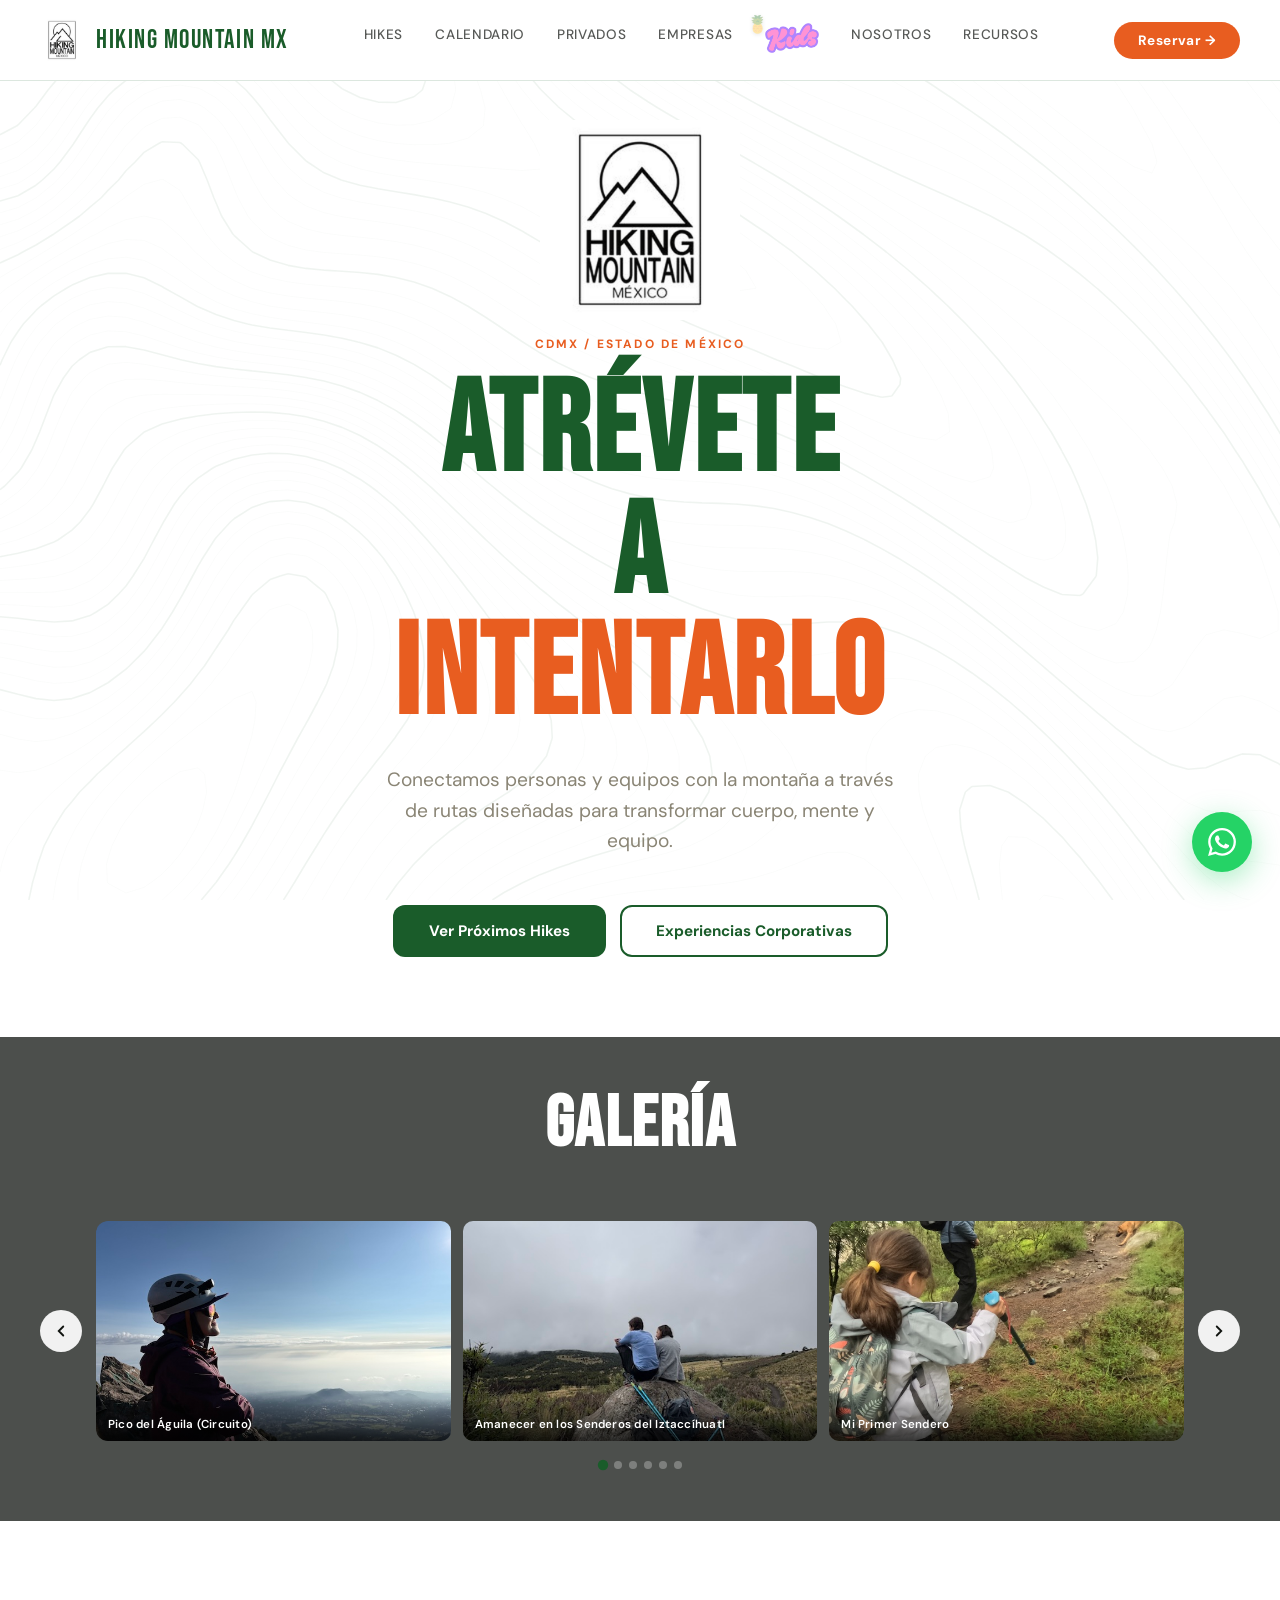
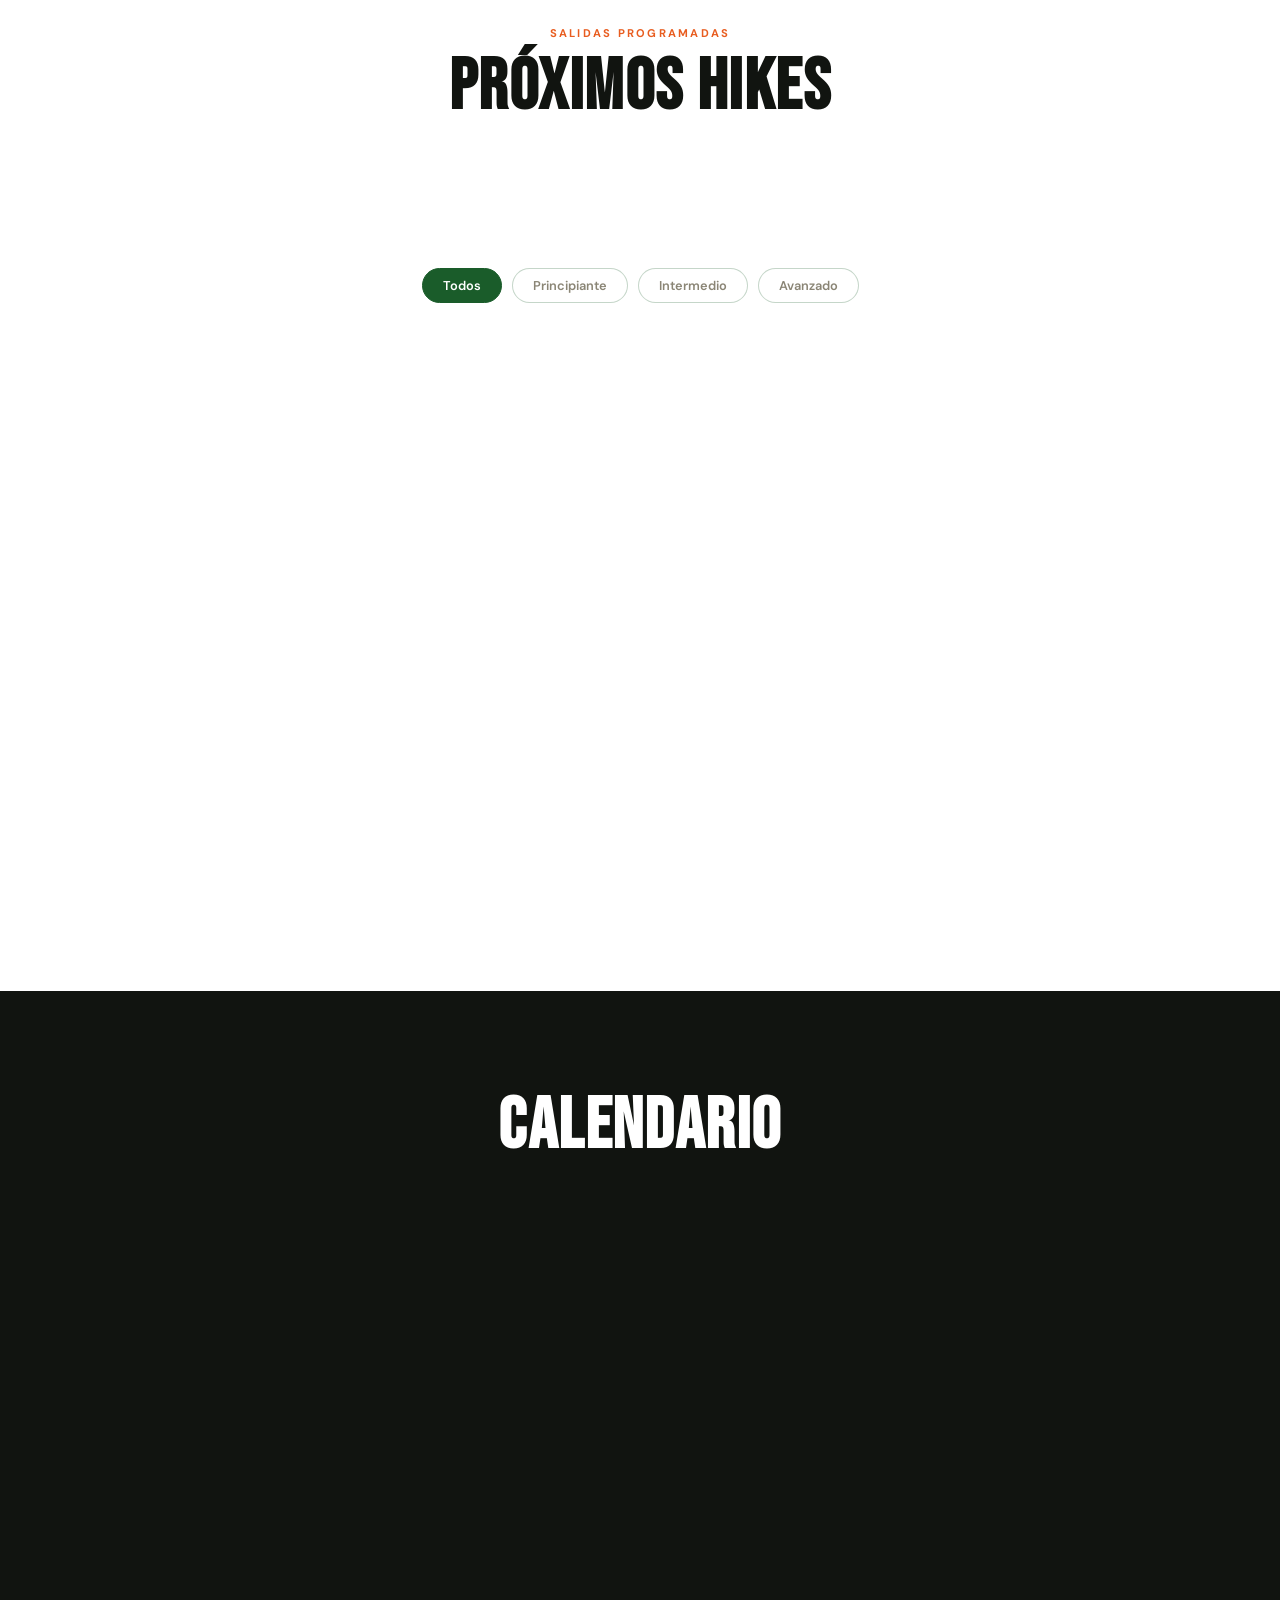
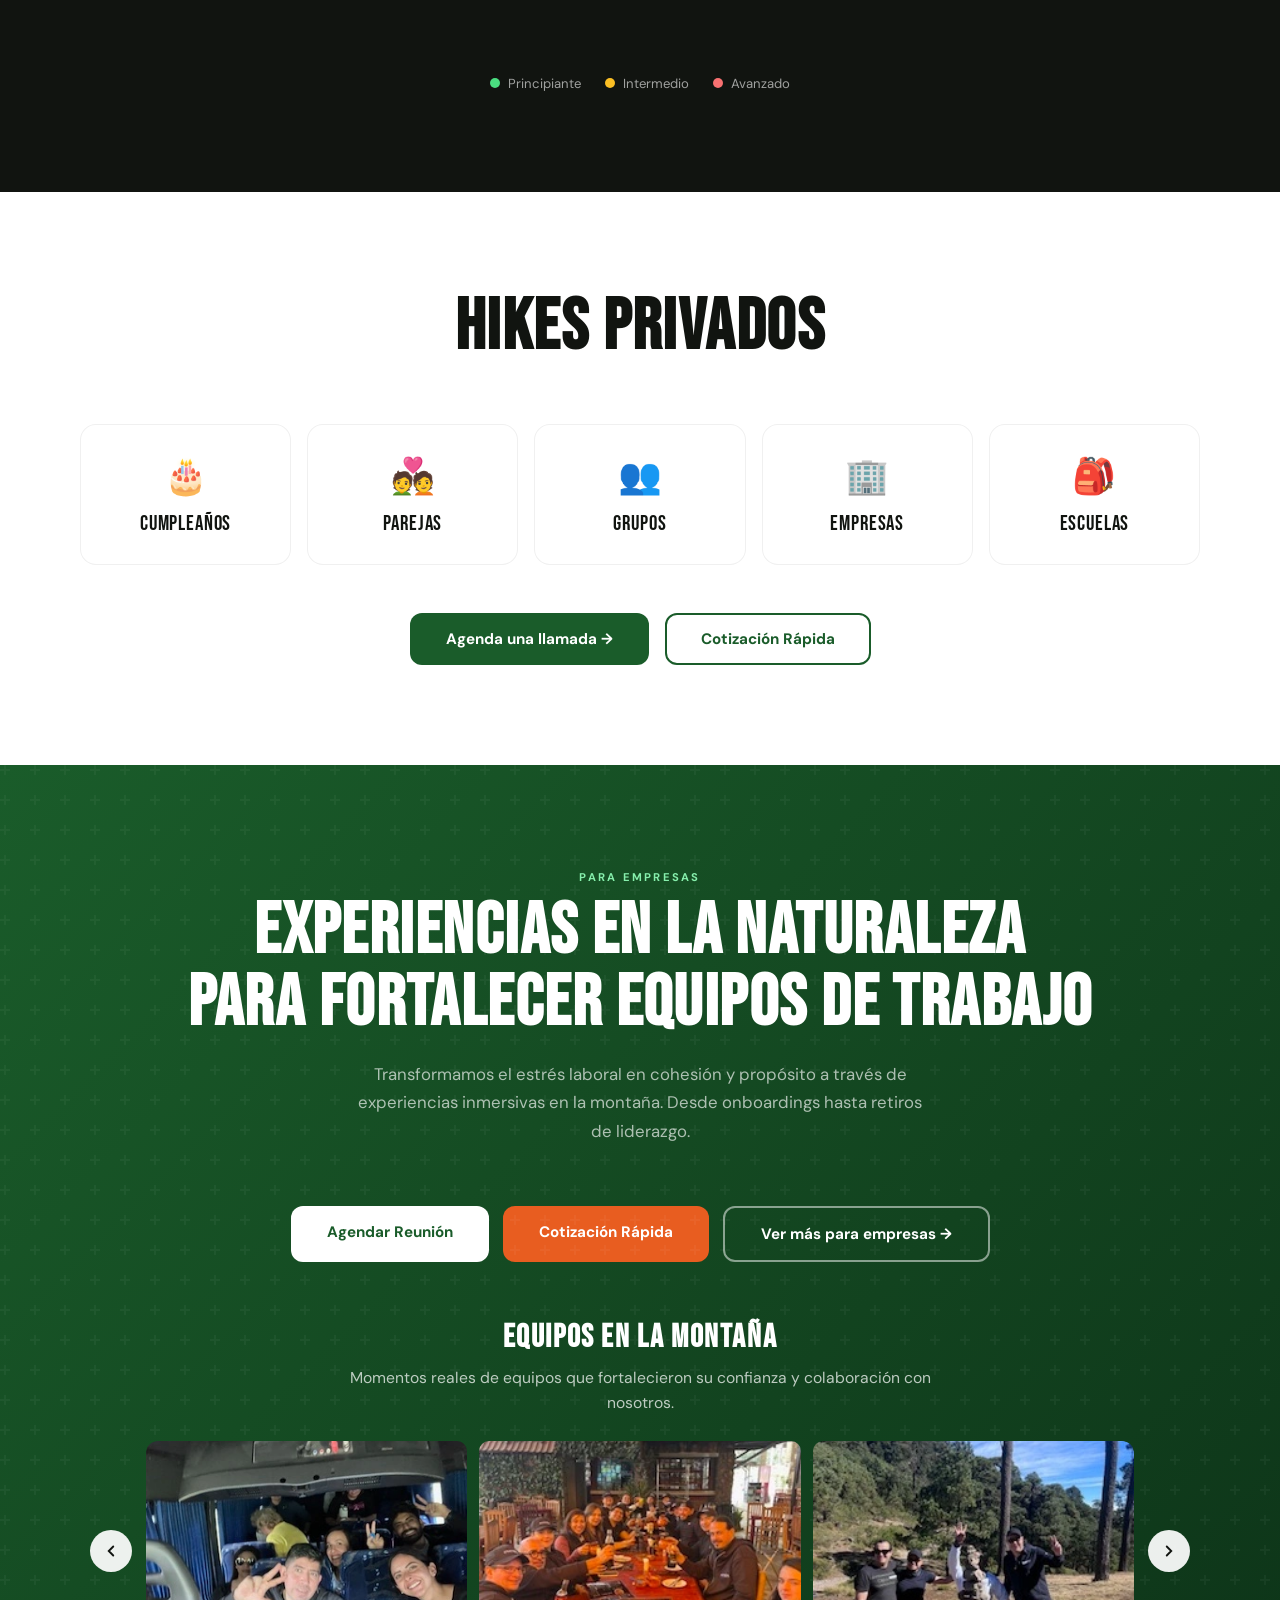
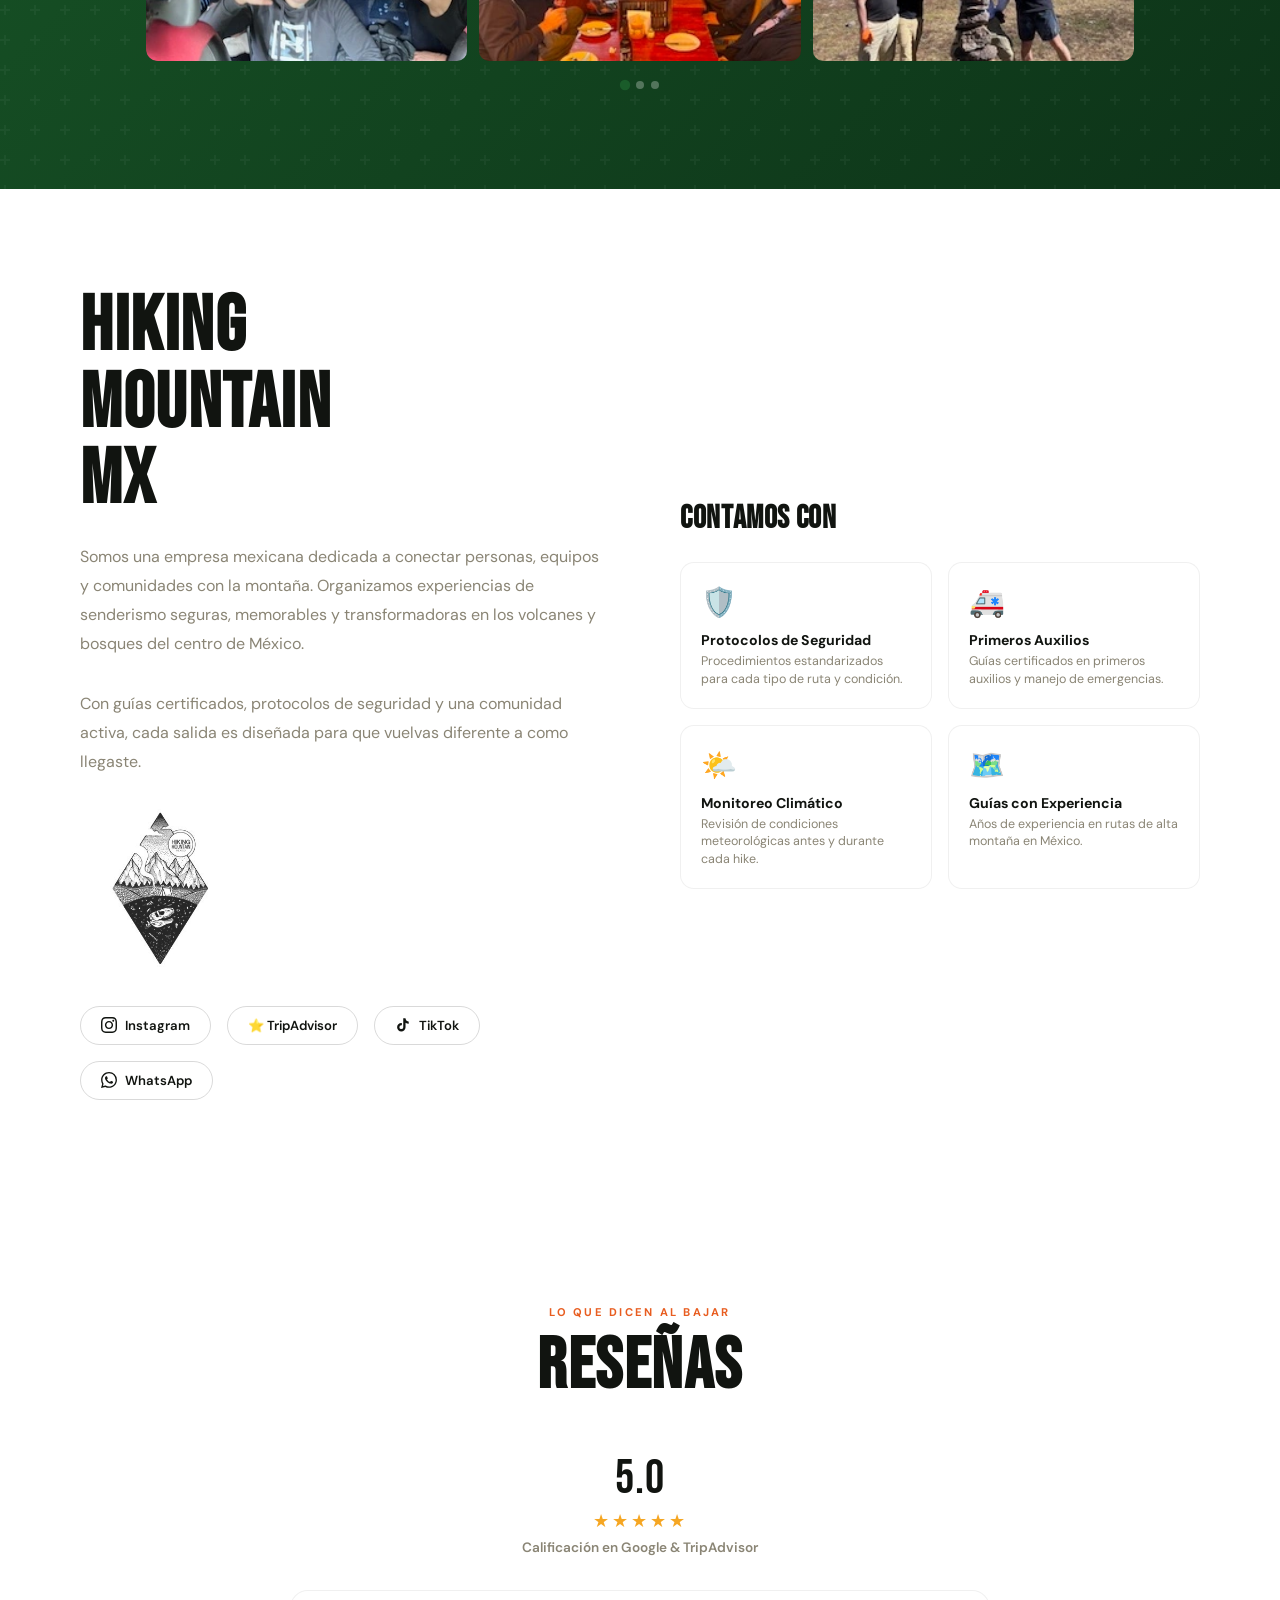
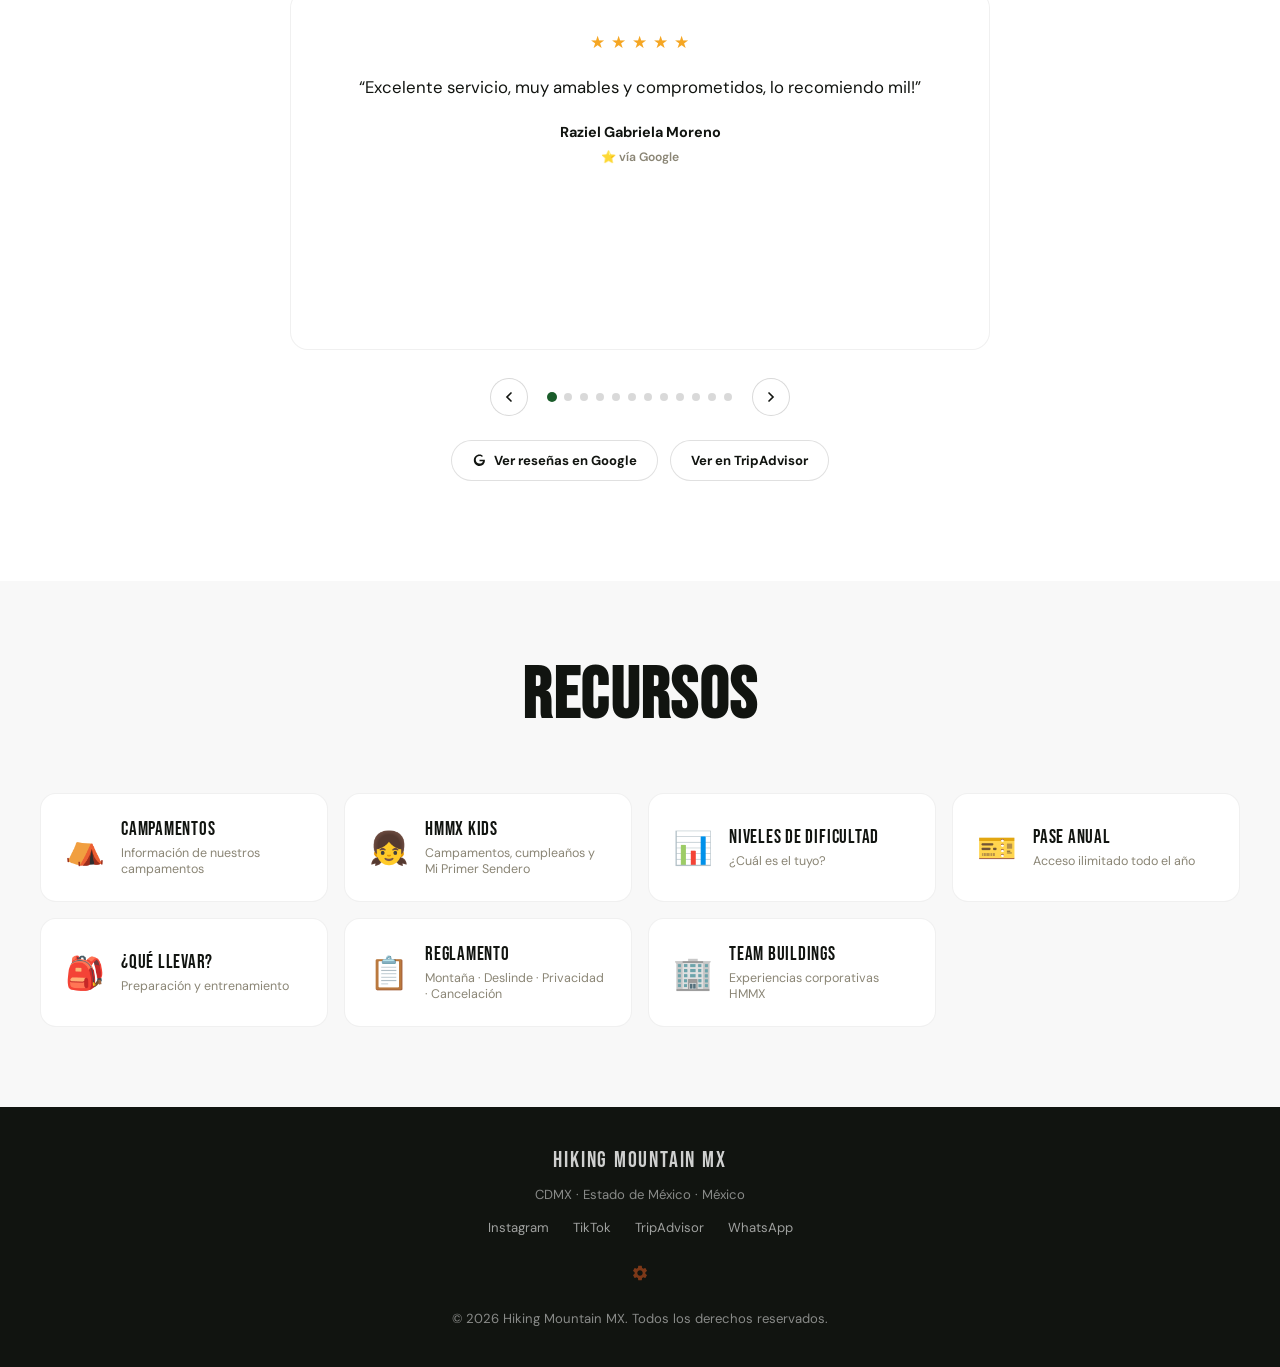
==== commit acc25ef7: "Add files via upload" ====
--- a/index.html
+++ b/index.html
@@ -38,7 +38,7 @@
     <li><a href="#calendario">Calendario</a></li>
     <li><a href="#privados">Privados</a></li>
     <li><a href="#corporativo">Empresas</a></li>
-    <li><a href="kids.html">Kids</a></li>
+    <li><a href="kids.html" class="nav-kids" aria-label="HMMX Kids"><img src="images/kids-wordmark.png" alt="Kids" width="54" height="30"></a></li>
     <li><a href="#nosotros">Nosotros</a></li>
     <li><a href="#recursos">Recursos</a></li>
   </ul>
--- a/assets/css/styles.css
+++ b/assets/css/styles.css
@@ -0,0 +1,1530 @@
+
+  :root {
+    --green: #1a5c2a;
+    --green-light: #2d8a42;
+    --orange: #e85d20;
+    --orange-light: #f97316;
+    --cream: #ffffff;
+    --dark: #111410;
+    --stone: #8a8575;
+  }
+
+  *, *::before, *::after { box-sizing: border-box; margin: 0; padding: 0; }
+
+  html { scroll-behavior: smooth; }
+
+  body {
+    font-family: 'DM Sans', sans-serif;
+    background: var(--cream);
+    color: var(--dark);
+    overflow-x: hidden;
+  }
+
+  /* ── TOPOGRAPHIC BG ── */
+  #topo-canvas {
+    position: fixed;
+    inset: 0;
+    z-index: 0;
+    opacity: 0.07;
+    pointer-events: none;
+  }
+
+  /* ── NAV ── */
+  nav {
+    position: fixed;
+    top: 0; left: 0; right: 0;
+    z-index: 100;
+    display: flex;
+    justify-content: space-between;
+    align-items: center;
+    padding: 18px 40px;
+    background: rgba(255,255,255,0.95);
+    backdrop-filter: blur(12px);
+    border-bottom: 1px solid rgba(26,92,42,0.15);
+  }
+
+  .nav-links {
+    display: flex;
+    gap: 32px;
+    list-style: none;
+  }
+
+  .nav-links a {
+    font-size: 0.85rem;
+    font-weight: 500;
+    letter-spacing: 0.05em;
+    text-transform: uppercase;
+    color: var(--dark);
+    text-decoration: none;
+    opacity: 0.7;
+    transition: opacity 0.2s;
+  }
+
+  .nav-links a:hover { opacity: 1; }
+
+  .btn-nav {
+    background: var(--orange);
+    color: white;
+    padding: 10px 24px;
+    border-radius: 100px;
+    font-size: 0.85rem;
+    font-weight: 700;
+    letter-spacing: 0.03em;
+    text-decoration: none;
+    transition: background 0.2s, transform 0.15s;
+  }
+
+  .btn-nav:hover { background: #c4491a; transform: translateY(-1px); }
+
+  /* ── HERO ── */
+  #hero {
+    position: relative;
+    min-height: 100vh;
+    display: flex;
+    flex-direction: column;
+    justify-content: center;
+    align-items: center;
+    text-align: center;
+    padding: 120px 24px 80px;
+    overflow: hidden;
+  }
+
+  .hero-eyebrow {
+    font-size: 0.75rem;
+    font-weight: 700;
+    letter-spacing: 0.18em;
+    text-transform: uppercase;
+    color: var(--orange);
+    margin-bottom: 20px;
+  }
+
+  .hero-title {
+    font-family: 'Bebas Neue', sans-serif;
+    font-size: clamp(3.3rem, 10vw, 8.2rem);
+    line-height: 0.95;
+    color: var(--green);
+    letter-spacing: 0.02em;
+    margin-bottom: 28px;
+  }
+
+  .hero-title span { color: var(--orange); }
+
+  .hero-sub {
+    font-size: clamp(1rem, 2vw, 1.2rem);
+    color: var(--stone);
+    max-width: 520px;
+    line-height: 1.6;
+    margin-bottom: 48px;
+  }
+
+  .hero-ctas {
+    display: flex;
+    flex-wrap: wrap;
+    gap: 14px;
+    justify-content: center;
+  }
+
+  .btn-primary {
+    background: var(--green);
+    color: white;
+    padding: 16px 36px;
+    border-radius: 12px;
+    font-weight: 700;
+    font-size: 0.95rem;
+    text-decoration: none;
+    border: none;
+    cursor: pointer;
+    font-family: 'DM Sans', sans-serif;
+    transition: background 0.2s, transform 0.15s;
+  }
+
+  .btn-primary:hover { background: #13421f; transform: translateY(-2px); }
+
+  .btn-secondary {
+    background: transparent;
+    color: var(--green);
+    border: 2px solid var(--green);
+    padding: 14px 34px;
+    border-radius: 12px;
+    font-weight: 700;
+    font-size: 0.95rem;
+    text-decoration: none;
+    cursor: pointer;
+    font-family: 'DM Sans', sans-serif;
+    transition: all 0.2s;
+  }
+
+  .btn-secondary:hover { background: var(--green); color: white; transform: translateY(-2px); }
+
+  .hero-scroll {
+    position: absolute;
+    bottom: 40px;
+    left: 50%;
+    transform: translateX(-50%);
+    display: flex;
+    flex-direction: column;
+    align-items: center;
+    gap: 8px;
+    font-size: 0.7rem;
+    letter-spacing: 0.15em;
+    text-transform: uppercase;
+    color: var(--stone);
+  }
+
+  .hero-scroll::after {
+    content: '';
+    width: 1px;
+    height: 40px;
+    background: var(--stone);
+    animation: scrollLine 1.5s ease infinite;
+  }
+
+  @keyframes scrollLine {
+    0%   { transform: scaleY(0); transform-origin: top; }
+    50%  { transform: scaleY(1); transform-origin: top; }
+    51%  { transform: scaleY(1); transform-origin: bottom; }
+    100% { transform: scaleY(0); transform-origin: bottom; }
+  }
+
+  /* ── SECTION HEADERS ── */
+  .section-header {
+    text-align: center;
+    margin-bottom: 60px;
+  }
+
+  .section-tag {
+    display: inline-block;
+    font-size: 0.7rem;
+    font-weight: 700;
+    letter-spacing: 0.2em;
+    text-transform: uppercase;
+    color: var(--orange);
+    margin-bottom: 12px;
+  }
+
+  .section-title {
+    font-family: 'Bebas Neue', sans-serif;
+    font-size: clamp(2.5rem, 6vw, 4.5rem);
+    color: var(--dark);
+    letter-spacing: 0.02em;
+    line-height: 1;
+  }
+
+  /* ── FILTERS ── */
+  #hikes { position: relative; z-index: 1; padding: 100px 40px; max-width: 1200px; margin: 0 auto; scroll-margin-top: 80px; }
+
+  .filters {
+    display: flex;
+    flex-wrap: wrap;
+    gap: 10px;
+    justify-content: center;
+    margin-bottom: 48px;
+  }
+
+  .filter-btn {
+    padding: 8px 20px;
+    border-radius: 100px;
+    border: 1.5px solid rgba(26,92,42,0.25);
+    background: white;
+    font-family: 'DM Sans', sans-serif;
+    font-size: 0.8rem;
+    font-weight: 600;
+    color: var(--stone);
+    cursor: pointer;
+    transition: all 0.2s;
+  }
+
+  .filter-btn:hover, .filter-btn.active {
+    background: var(--green);
+    color: white;
+    border-color: var(--green);
+  }
+
+  .hike-card-img {
+    width: 100%;
+    height: 180px;
+    object-fit: cover;
+    display: block;
+  }
+  /* ── HIKE CARDS ── */
+  .hikes-grid {
+    display: grid;
+    grid-template-columns: repeat(auto-fill, minmax(320px, 1fr));
+    gap: 24px;
+    min-height: 420px;
+  }
+
+  .hike-card {
+    background: white;
+    border-radius: 20px;
+    overflow: hidden;
+    border: 1px solid rgba(0,0,0,0.06);
+    transition: transform 0.25s, box-shadow 0.25s;
+    display: flex;
+    flex-direction: column;
+  }
+
+  .hike-card:hover { transform: translateY(-6px); box-shadow: 0 20px 60px rgba(0,0,0,0.12); }
+
+  .hike-card-top {
+    padding: 24px 24px 0;
+    display: flex;
+    justify-content: space-between;
+    align-items: flex-start;
+  }
+
+  .hike-month {
+    font-size: 0.7rem;
+    font-weight: 700;
+    letter-spacing: 0.15em;
+    text-transform: uppercase;
+    color: var(--orange);
+  }
+
+  .difficulty-badge {
+    font-size: 0.7rem;
+    font-weight: 700;
+    padding: 4px 12px;
+    border-radius: 100px;
+    text-transform: uppercase;
+    letter-spacing: 0.05em;
+  }
+
+  .diff-principiante { background: #d1fae5; color: #065f46; }
+  .diff-intermedio    { background: #fef3c7; color: #92400e; }
+  .diff-avanzado      { background: #fee2e2; color: #991b1b; }
+
+  .hike-card-body { padding: 16px 24px 24px; flex: 1; display: flex; flex-direction: column; }
+
+  .hike-date {
+    font-family: 'Bebas Neue', sans-serif;
+    font-size: 1rem;
+    letter-spacing: 0.06em;
+    color: var(--stone);
+    margin-bottom: 4px;
+  }
+
+  .hike-name {
+    font-family: 'Bebas Neue', sans-serif;
+    font-size: 1.7rem;
+    color: var(--dark);
+    line-height: 1.05;
+    letter-spacing: 0.02em;
+    margin-bottom: 14px;
+  }
+
+  .hike-stats {
+    display: flex;
+    gap: 20px;
+    margin-bottom: 16px;
+    flex-wrap: wrap;
+  }
+
+  .stat {
+    display: flex;
+    flex-direction: column;
+    gap: 2px;
+  }
+
+  .stat-label {
+    font-size: 0.65rem;
+    font-weight: 700;
+    letter-spacing: 0.12em;
+    text-transform: uppercase;
+    color: var(--stone);
+  }
+
+  .stat-value {
+    font-size: 0.9rem;
+    font-weight: 700;
+    color: var(--dark);
+  }
+
+  .hike-prices {
+    background: var(--cream);
+    border-radius: 12px;
+    padding: 12px 16px;
+    margin-bottom: 16px;
+  }
+
+  .price-row {
+    display: flex;
+    justify-content: space-between;
+    font-size: 0.82rem;
+  }
+
+  .price-row:first-child { margin-bottom: 4px; }
+
+  .price-label { color: var(--stone); }
+  .price-amount { font-weight: 700; color: var(--orange); }
+
+  .hike-actions {
+    display: grid;
+    grid-template-columns: 1fr 1fr;
+    gap: 10px;
+    margin-top: auto;
+  }
+
+  .btn-wa {
+    display: flex;
+    align-items: center;
+    justify-content: center;
+    gap: 6px;
+    background: #25d366;
+    color: white;
+    padding: 10px;
+    border-radius: 10px;
+    font-size: 0.82rem;
+    font-weight: 700;
+    text-decoration: none;
+    transition: background 0.2s;
+  }
+
+  .btn-wa:hover { background: #1da851; }
+
+  .btn-reserva {
+    display: flex;
+    align-items: center;
+    justify-content: center;
+    gap: 8px;
+    background: #16331f;
+    color: #fff;
+    padding: 10px;
+    border-radius: 10px;
+    font-size: 0.82rem;
+    font-weight: 700;
+    text-decoration: none;
+    transition: background 0.2s;
+  }
+  .btn-reserva:hover { background: #0f2616; }
+  .btn-reserva img { height: 20px; width: 20px; border-radius: 5px; display: block; }
+  .btn-info {
+    display: flex;
+    align-items: center;
+    justify-content: center;
+    gap: 6px;
+    background: var(--cream);
+    color: var(--dark);
+    padding: 10px;
+    border-radius: 10px;
+    font-size: 0.82rem;
+    font-weight: 700;
+    text-decoration: none;
+    border: 1.5px solid rgba(0,0,0,0.1);
+    transition: all 0.2s;
+  }
+
+  .btn-info:hover { background: var(--green); color: white; border-color: var(--green); }
+
+  /* ── CALENDAR ── */
+  #calendario {
+    position: relative;
+    z-index: 1;
+    background: var(--dark);
+    padding: 100px 40px;
+    color: white;
+  }
+
+  #calendario .section-title { color: white; }
+
+  .cal-grid {
+    display: grid;
+    grid-template-columns: repeat(3, 1fr);
+    gap: 24px;
+    max-width: 1200px;
+    margin: 0 auto;
+    min-height: 420px;
+  }
+
+  .cal-month {
+    background: rgba(255,255,255,0.04);
+    border: 1px solid rgba(255,255,255,0.08);
+    border-radius: 20px;
+    overflow: hidden;
+  }
+
+  .cal-month-header {
+    background: var(--green);
+    padding: 16px 24px;
+    font-family: 'Bebas Neue', sans-serif;
+    font-size: 1.4rem;
+    letter-spacing: 0.08em;
+  }
+
+  .cal-items { padding: 16px; display: flex; flex-direction: column; gap: 8px; }
+
+  .cal-item { display: flex;
+    flex-wrap: wrap;
+    align-items: center;
+    gap: 12px;
+    padding: 10px 12px;
+    border-radius: 10px;
+    background: rgba(255,255,255,0.05);
+  }
+
+  .cal-dot {
+    width: 8px;
+    height: 8px;
+    border-radius: 50%;
+    flex-shrink: 0;
+  }
+
+  .dot-principiante { background: #4ade80; }
+  .dot-intermedio    { background: #fbbf24; }
+  .dot-avanzado      { background: #f87171; }
+
+  .cal-item-date {
+    font-size: 0.7rem;
+    font-weight: 700;
+    letter-spacing: 0.1em;
+    text-transform: uppercase;
+    color: rgba(255,255,255,0.4);
+    min-width: 60px;
+  }
+
+  .cal-item-name {
+    font-size: 0.82rem;
+    font-weight: 500;
+    color: rgba(255,255,255,0.85);
+    line-height: 1.3;
+    flex: 1 1 auto;
+    min-width: 120px;
+    overflow-wrap: anywhere;
+  }
+
+  /* ── PRIVADOS ── */
+  #privados {
+    position: relative;
+    z-index: 1;
+    padding: 100px 40px;
+    max-width: 1200px;
+    margin: 0 auto;
+  }
+
+  .privados-grid {
+    display: grid;
+    grid-template-columns: repeat(auto-fill, minmax(200px, 1fr));
+    gap: 16px;
+  }
+
+  .privado-card {
+    background: white;
+    border-radius: 16px;
+    padding: 28px 20px;
+    text-align: center;
+    border: 1px solid rgba(0,0,0,0.06);
+    transition: all 0.25s;
+    cursor: pointer;
+    text-decoration: none;
+    color: inherit;
+  }
+
+  .privado-card:hover {
+    background: var(--green);
+    color: white;
+    transform: translateY(-4px);
+    box-shadow: 0 16px 40px rgba(26,92,42,0.2);
+  }
+
+  .privado-icon { font-size: 2.2rem; margin-bottom: 12px; }
+
+  .privado-name {
+    font-family: 'Bebas Neue', sans-serif;
+    font-size: 1.3rem;
+    letter-spacing: 0.04em;
+  }
+
+  .privado-ctas {
+    display: flex;
+    flex-wrap: wrap;
+    gap: 16px;
+    justify-content: center;
+    margin-top: 48px;
+  }
+
+  /* ── CORPORATIVO ── */
+  #corporativo {
+    position: relative;
+    z-index: 1;
+    background: linear-gradient(135deg, var(--green) 0%, #0d3318 100%);
+    padding: 100px 40px;
+    color: white;
+    text-align: center;
+    overflow: hidden;
+  }
+
+  #corporativo::before {
+    content: '';
+    position: absolute;
+    inset: 0;
+    background: url("data:image/svg+xml,%3Csvg width='60' height='60' viewBox='0 0 60 60' xmlns='http://www.w3.org/2000/svg'%3E%3Cg fill='none' fill-rule='evenodd'%3E%3Cg fill='%23ffffff' fill-opacity='0.04'%3E%3Cpath d='M36 34v-4h-2v4h-4v2h4v4h2v-4h4v-2h-4zm0-30V0h-2v4h-4v2h4v4h2V6h4V4h-4zM6 34v-4H4v4H0v2h4v4h2v-4h4v-2H6zM6 4V0H4v4H0v2h4v4h2V6h4V4H6z'/%3E%3C/g%3E%3C/g%3E%3C/svg%3E");
+    pointer-events: none;
+  }
+
+  #corporativo .section-title { color: white; margin-bottom: 20px; }
+
+  .corp-sub {
+    color: rgba(255,255,255,0.65);
+    max-width: 580px;
+    margin: 0 auto 60px;
+    font-size: 1.05rem;
+    line-height: 1.7;
+  }
+
+  .corp-problems {
+    display: flex;
+    flex-wrap: wrap;
+    gap: 12px;
+    justify-content: center;
+    margin-bottom: 60px;
+  }
+
+  .corp-problem {
+    background: rgba(255,255,255,0.08);
+    border: 1px solid rgba(255,255,255,0.12);
+    padding: 8px 20px;
+    border-radius: 100px;
+    font-size: 0.85rem;
+    font-weight: 500;
+    color: rgba(255,255,255,0.8);
+  }
+
+  .corp-solutions {
+    display: grid;
+    grid-template-columns: repeat(auto-fill, minmax(200px, 1fr));
+    gap: 16px;
+    max-width: 900px;
+    margin: 0 auto 60px;
+    text-align: left;
+  }
+
+  .sol-card {
+    background: rgba(255,255,255,0.07);
+    border: 1px solid rgba(255,255,255,0.1);
+    border-radius: 16px;
+    padding: 24px 20px;
+  }
+
+  .sol-title {
+    font-family: 'Bebas Neue', sans-serif;
+    font-size: 1.3rem;
+    letter-spacing: 0.04em;
+    color: #86efac;
+    margin-bottom: 8px;
+  }
+
+  .sol-desc {
+    font-size: 0.82rem;
+    color: rgba(255,255,255,0.55);
+    line-height: 1.5;
+  }
+
+  .corp-ctas {
+    display: flex;
+    flex-wrap: wrap;
+    gap: 14px;
+    justify-content: center;
+  }
+
+  .btn-white {
+    background: white;
+    color: var(--green);
+    padding: 16px 36px;
+    border-radius: 12px;
+    font-weight: 700;
+    font-size: 0.95rem;
+    text-decoration: none;
+    transition: all 0.2s;
+  }
+
+  .btn-white:hover { background: var(--cream); transform: translateY(-2px); }
+
+  .btn-orange-solid {
+    background: var(--orange);
+    color: white;
+    padding: 16px 36px;
+    border-radius: 12px;
+    font-weight: 700;
+    font-size: 0.95rem;
+    text-decoration: none;
+    transition: all 0.2s;
+  }
+
+  .btn-orange-solid:hover { background: #c4491a; transform: translateY(-2px); }
+
+  /* ── NOSOTROS ── */
+  #nosotros {
+    position: relative;
+    z-index: 1;
+    padding: 100px 40px;
+    max-width: 1200px;
+    margin: 0 auto;
+    display: grid;
+    grid-template-columns: 1fr 1fr;
+    gap: 80px;
+    align-items: center;
+  }
+
+  .nosotros-title {
+    font-family: 'Bebas Neue', sans-serif;
+    font-size: clamp(3rem, 6vw, 5rem);
+    color: var(--dark);
+    line-height: 1;
+    letter-spacing: 0.02em;
+    margin-bottom: 24px;
+  }
+
+  .nosotros-text {
+    color: var(--stone);
+    font-size: 1rem;
+    line-height: 1.8;
+    margin-bottom: 32px;
+  }
+
+  .nosotros-links {
+    display: flex;
+    gap: 16px;
+    flex-wrap: wrap;
+  }
+
+  .link-pill {
+    display: flex;
+    align-items: center;
+    gap: 8px;
+    padding: 10px 20px;
+    border-radius: 100px;
+    border: 1.5px solid rgba(0,0,0,0.15);
+    font-size: 0.82rem;
+    font-weight: 600;
+    text-decoration: none;
+    color: var(--dark);
+    transition: all 0.2s;
+  }
+
+  .link-pill:hover { background: var(--dark); color: white; border-color: var(--dark); }
+
+  .security-grid {
+    display: grid;
+    grid-template-columns: 1fr 1fr;
+    gap: 16px;
+  }
+
+  .sec-item {
+    background: white;
+    border-radius: 14px;
+    padding: 20px;
+    border: 1px solid rgba(0,0,0,0.06);
+  }
+
+  .sec-icon { font-size: 1.8rem; margin-bottom: 10px; }
+
+  .sec-title {
+    font-weight: 700;
+    font-size: 0.88rem;
+    margin-bottom: 4px;
+  }
+
+  .sec-desc {
+    font-size: 0.78rem;
+    color: var(--stone);
+    line-height: 1.4;
+  }
+
+  /* ── RESEÑAS ── */
+  #resenas { position: relative; z-index: 1; padding: 100px 40px; max-width: 780px; margin: 0 auto; }
+
+  /* ── GALERÍA SLIDER ── */
+  .gal-slider {
+    position: relative;
+    max-width: 1200px;
+    margin: 0 auto;
+    display: flex;
+    align-items: center;
+    gap: 14px;
+  }
+  .gal-viewport { overflow: hidden; flex: 1; border-radius: 12px; }
+  .gal-track {
+    display: flex;
+    gap: 12px;
+    transition: transform 0.5s cubic-bezier(.4,0,.2,1);
+    will-change: transform;
+  }
+  .gal-slide {
+    position: relative;
+    flex: 0 0 calc((100% - 24px) / 3);
+    margin: 0;
+    border-radius: 10px;
+    overflow: hidden;
+  }
+  .gal-slide img {
+    width: 100%;
+    height: 220px;
+    object-fit: cover;
+    display: block;
+  }
+  .gal-slide figcaption {
+    position: absolute;
+    left: 0; right: 0; bottom: 0;
+    padding: 18px 12px 9px;
+    font-size: 0.72rem;
+    font-weight: 600;
+    color: #fff;
+    background: linear-gradient(transparent, rgba(0,0,0,0.72));
+    letter-spacing: 0.02em;
+  }
+  .gal-arrow {
+    width: 42px; height: 42px;
+    flex-shrink: 0;
+    border-radius: 50%;
+    border: none;
+    background: rgba(255,255,255,0.92);
+    color: var(--dark);
+    display: flex; align-items: center; justify-content: center;
+    cursor: pointer;
+    transition: all 0.2s;
+  }
+  .gal-arrow:hover { background: var(--green); color: #fff; }
+  .gal-dots {
+    display: flex; justify-content: center; gap: 7px;
+    margin-top: 20px;
+  }
+  .gal-dot {
+    width: 8px; height: 8px; border-radius: 50%;
+    border: none; padding: 0; cursor: pointer;
+    background: rgba(255,255,255,0.28);
+    transition: background 0.2s, transform 0.2s;
+  }
+  .gal-dot.active { background: var(--green); transform: scale(1.3); }
+  @media (max-width: 860px) {
+    .gal-slide { flex: 0 0 calc((100% - 12px) / 2); }
+    .gal-slide img { height: 190px; }
+  }
+  @media (max-width: 560px) {
+    .gal-slide { flex: 0 0 100%; }
+    .gal-slide img { height: 240px; }
+    .gal-arrow { width: 36px; height: 36px; }
+  }
+
+  /* ── GALERÍA TEAM BUILDING (dentro de Corporativo) ── */
+  .corp-gallery { max-width: 1100px; margin: 56px auto 0; }
+  .corp-gallery-title {
+    text-align: center;
+    color: #fff;
+    font-family: 'Bebas Neue', sans-serif;
+    font-size: 2rem;
+    letter-spacing: 0.05em;
+    margin: 0 0 8px;
+  }
+  .corp-gallery-sub {
+    text-align: center;
+    max-width: 620px;
+    margin: 0 auto 26px;
+    color: rgba(255,255,255,0.72);
+    font-size: 0.98rem;
+    line-height: 1.6;
+  }
+
+  .review-track {
+    position: relative;
+    display: grid;
+    min-height: 200px;
+  }
+
+  .review-card {
+    grid-area: 1 / 1;
+    opacity: 0;
+    transform: translateY(10px);
+    transition: opacity 0.5s ease, transform 0.5s ease;
+    pointer-events: none;
+    background: white;
+    border: 1px solid rgba(0,0,0,0.06);
+    border-radius: 18px;
+    padding: 40px 44px;
+    text-align: center;
+    box-sizing: border-box;
+  }
+
+  .review-card.active {
+    opacity: 1;
+    transform: translateY(0);
+    pointer-events: auto;
+  }
+
+  .review-summary {
+    display: flex;
+    flex-direction: column;
+    align-items: center;
+    gap: 6px;
+    margin: -8px auto 34px;
+    text-align: center;
+  }
+  .review-summary .rs-score {
+    font-family: 'Bebas Neue', sans-serif;
+    font-size: 3rem;
+    line-height: 1;
+    color: var(--dark);
+    letter-spacing: 0.02em;
+  }
+  .review-summary .rs-stars {
+    color: #f5a623;
+    font-size: 1.15rem;
+    letter-spacing: 3px;
+  }
+  .review-summary .rs-meta {
+    font-size: 0.85rem;
+    color: var(--stone);
+    font-weight: 600;
+  }
+  .review-cta {
+    display: flex;
+    justify-content: center;
+    gap: 12px;
+    flex-wrap: wrap;
+    margin-top: 24px;
+  }
+  .review-cta a {
+    display: inline-flex;
+    align-items: center;
+    gap: 7px;
+    padding: 11px 20px;
+    border-radius: 999px;
+    font-size: 0.82rem;
+    font-weight: 700;
+    text-decoration: none;
+    border: 1.5px solid rgba(0,0,0,0.12);
+    color: var(--dark);
+    background: #fff;
+    transition: all 0.2s;
+  }
+  .review-cta a:hover { background: var(--dark); color: #fff; border-color: var(--dark); }
+  .review-cta a.rc-google:hover { background: #4285F4; border-color: #4285F4; }
+
+  .review-stars {
+    display: flex;
+    justify-content: center;
+    gap: 4px;
+    margin-bottom: 20px;
+    color: #f5a623;
+    font-size: 1.05rem;
+    letter-spacing: 2px;
+  }
+
+  .review-stars span { display: inline-block; }
+
+  .review-quote {
+    font-size: 1.05rem;
+    line-height: 1.7;
+    color: var(--dark);
+    margin-bottom: 22px;
+  }
+
+  .review-author {
+    font-weight: 700;
+    font-size: 0.9rem;
+    color: var(--dark);
+    margin-bottom: 4px;
+  }
+
+  .review-source {
+    display: inline-flex;
+    align-items: center;
+    gap: 6px;
+    font-size: 0.76rem;
+    font-weight: 600;
+    color: var(--stone);
+    text-decoration: none;
+  }
+
+  .review-source:hover { color: var(--green); }
+
+  .review-controls {
+    display: flex;
+    align-items: center;
+    justify-content: center;
+    gap: 20px;
+    margin-top: 28px;
+  }
+
+  .review-arrow {
+    width: 38px;
+    height: 38px;
+    border-radius: 50%;
+    border: 1.5px solid rgba(0,0,0,0.15);
+    background: white;
+    display: flex;
+    align-items: center;
+    justify-content: center;
+    cursor: pointer;
+    color: var(--dark);
+    transition: all 0.2s;
+    flex-shrink: 0;
+  }
+
+  .review-arrow:hover { background: var(--dark); color: white; border-color: var(--dark); }
+
+  .review-dots {
+    display: flex;
+    gap: 8px;
+  }
+
+  .review-dot {
+    width: 8px;
+    height: 8px;
+    border-radius: 50%;
+    border: none;
+    background: rgba(0,0,0,0.15);
+    cursor: pointer;
+    padding: 0;
+    transition: background 0.2s, transform 0.2s;
+  }
+
+  .review-dot.active { background: var(--green); transform: scale(1.25); }
+
+  @media (max-width: 600px) {
+    #resenas { padding: 70px 20px; }
+    .review-card { padding: 32px 24px; }
+    .review-quote { font-size: 0.95rem; }
+  }
+
+  @media (prefers-reduced-motion: reduce) {
+    .review-card { transition: opacity 0.2s linear; }
+    .review-card:not(.active) { transform: none; }
+  }
+
+  /* ── FOOTER ── */
+  footer {
+    position: relative;
+    z-index: 1;
+    background: var(--dark);
+    color: rgba(255,255,255,0.5);
+    text-align: center;
+    padding: 40px 24px;
+    font-size: 0.82rem;
+  }
+
+  footer a { color: rgba(255,255,255,0.6); text-decoration: none; }
+  footer a:hover { color: white; }
+
+  /* ── WHATSAPP FLOAT ── */
+  .wa-float {
+    position: fixed;
+    bottom: 28px;
+    right: 28px;
+    z-index: 200;
+    background: #25d366;
+    color: white;
+    width: 60px;
+    height: 60px;
+    border-radius: 50%;
+    display: flex;
+    align-items: center;
+    justify-content: center;
+    box-shadow: 0 8px 30px rgba(37,211,102,0.4);
+    text-decoration: none;
+    transition: transform 0.2s, box-shadow 0.2s;
+  }
+
+  .wa-float:hover { transform: scale(1.1); box-shadow: 0 12px 40px rgba(37,211,102,0.5); }
+
+  /* ── MONTH TABS ── */
+  .month-tabs {
+    display: flex;
+    justify-content: center;
+    gap: 8px;
+    margin-bottom: 40px;
+    flex-wrap: wrap;
+    min-height: 44px;
+  }
+
+  .month-tab {
+    padding: 10px 28px;
+    border-radius: 100px;
+    border: none;
+    background: white;
+    border: 1.5px solid rgba(26,92,42,0.2);
+    font-family: 'DM Sans', sans-serif;
+    font-weight: 700;
+    font-size: 0.85rem;
+    color: var(--stone);
+    cursor: pointer;
+    transition: all 0.2s;
+    letter-spacing: 0.04em;
+  }
+
+  .month-tab:hover, .month-tab.active {
+    background: var(--green);
+    color: white;
+    border-color: var(--green);
+  }
+
+  .hike-month-group { display: none; }
+  .hike-month-group.active { display: contents; }
+
+  /* ── RESPONSIVE ── */
+  @media (max-width: 768px) {
+    /* En movil: se oculta el texto del logo y se conserva el menu */
+    nav { padding: 12px 16px; gap: 10px; }
+    .nav-logo-text { display: none; }
+    .nav-logo img { width: 36px !important; height: 36px !important; }
+
+    .nav-links {
+      display: flex;
+      flex: 1 1 auto;
+      min-width: 0;
+      gap: 18px;
+      overflow-x: auto;
+      -webkit-overflow-scrolling: touch;
+      scrollbar-width: none;
+      padding: 4px 2px;
+      margin: 0;
+    }
+    .nav-links::-webkit-scrollbar { display: none; }
+    .nav-links li { flex: 0 0 auto; }
+    .nav-links a {
+      font-size: 0.74rem;
+      opacity: 0.85;
+      white-space: nowrap;
+      display: block;
+      padding: 6px 0;
+    }
+
+    .btn-nav { flex-shrink: 0; padding: 9px 16px; font-size: 0.78rem; }
+    #hikes, #privados { padding: 80px 20px; }
+    #calendario { padding: 80px 20px; }
+    #corporativo { padding: 80px 20px; }
+    #nosotros { grid-template-columns: 1fr; gap: 48px; padding: 80px 20px; }
+  }
+
+  @media (max-width: 1024px){ .cal-grid{ grid-template-columns: repeat(2, 1fr); } }
+  @media (max-width: 600px){ .cal-grid{ grid-template-columns: 1fr; } }
+
+  /* ══════ FIXES DE INTERACCIÓN MÓVIL / ANDROID ══════ */
+
+  /* Sin flash azul al tocar + sin retardo de 300ms */
+  a, button, .filter-btn, .month-tab, .btn-wa, .btn-info, .hike-card {
+    -webkit-tap-highlight-color: rgba(0,0,0,0);
+    touch-action: manipulation;
+  }
+
+  /* Los efectos :hover solo en dispositivos con mouse real.
+     En touch dejaban estados "pegados" tras el tap. */
+  @media (hover: none) {
+    .hike-card:hover, .filter-btn:hover, .month-tab:hover,
+    .btn-wa:hover, .btn-info:hover, .link-pill:hover, .cal-item:hover,
+    .resource-card:hover, .btn-ghost-outline:hover, .footer-tools-link:hover {
+      transform: none !important;
+      box-shadow: none !important;
+    }
+  }
+
+  /* Feedback táctil real: se hunde al presionar */
+  @media (hover: none) {
+    .btn-wa:active, .btn-info:active, .filter-btn:active,
+    .month-tab:active, .link-pill:active,
+    .resource-card:active, .btn-ghost-outline:active {
+      transform: scale(0.97);
+      opacity: 0.85;
+    }
+  }
+
+  @media (max-width: 768px) {
+    /* Áreas táctiles mínimas de 44-48px (guía de Google) */
+    .btn-wa, .btn-info {
+      padding: 14px 12px;
+      min-height: 48px;
+      font-size: 0.88rem;
+    }
+    .filter-btn {
+      padding: 12px 20px;
+      min-height: 44px;
+      font-size: 0.85rem;
+    }
+    .month-tab {
+      padding: 13px 22px;
+      min-height: 46px;
+      font-size: 0.88rem;
+    }
+
+    /* Tabs de meses: fijos, se acomodan en varias lineas (sin scroll) */
+    .month-tabs {
+      display: flex;
+      flex-wrap: wrap;
+      justify-content: center;
+      overflow-x: visible;
+      gap: 8px;
+    }
+    .month-tab { flex: 0 0 auto; }
+
+    /* Filtros de dificultad: igual, fijos y en varias lineas */
+    .filters {
+      display: flex;
+      flex-wrap: wrap;
+      justify-content: center;
+      overflow-x: visible;
+      gap: 8px;
+    }
+    .filter-btn { flex: 0 0 auto; }
+
+    /* Galería: 3 columnas era ilegible en pantalla de teléfono */
+    #galeria > div[style*="columns"] {
+      columns: 2 !important;
+      column-gap: 8px !important;
+    }
+    #galeria img { height: 130px !important; }
+
+    /* Los items del calendario también son tocables */
+    .cal-item { min-height: 44px; padding-top: 10px; padding-bottom: 10px; }
+  }
+
+  @media (max-width: 400px) {
+    #galeria > div[style*="columns"] { columns: 1 !important; }
+    #galeria img { height: 200px !important; }
+  }
+
+  /* ══════════ CLIMA POR HIKE (HMMX) ══════════ */
+  .hike-weather {
+    background: #f2f6f9;
+    border: 1px solid rgba(0,0,0,0.05);
+    border-radius: 12px;
+    padding: 11px 14px 10px;
+    margin-bottom: 16px;
+  }
+  .hike-weather.hw-oculto { display: none; }
+
+  .hw-head {
+    display: flex;
+    align-items: center;
+    justify-content: space-between;
+    gap: 8px;
+    margin-bottom: 8px;
+  }
+  .hw-title {
+    font-size: 0.65rem;
+    font-weight: 700;
+    letter-spacing: 0.12em;
+    text-transform: uppercase;
+    color: var(--stone);
+  }
+  .hw-tag {
+    font-size: 0.6rem;
+    font-weight: 700;
+    letter-spacing: 0.06em;
+    text-transform: uppercase;
+    padding: 3px 9px;
+    border-radius: 100px;
+    white-space: nowrap;
+  }
+  .hw-tag-pronostico { background: #dbeafe; color: #1e40af; }
+  .hw-tag-historico  { background: #ece9e1; color: #6b6656; }
+  .hw-tag-cargando   { background: #f0efec; color: #9a958a; }
+  .hw-tag-error      { background: #fee2e2; color: #991b1b; }
+
+  .hw-main {
+    display: flex;
+    align-items: center;
+    gap: 12px;
+  }
+  .hw-icono { font-size: 1.9rem; line-height: 1; flex-shrink: 0; }
+  .hw-temps {
+    font-family: 'Bebas Neue', sans-serif;
+    font-size: 1.45rem;
+    letter-spacing: 0.02em;
+    color: var(--dark);
+    line-height: 1;
+  }
+  .hw-temps .hw-min { color: var(--stone); }
+  .hw-desc {
+    font-size: 0.78rem;
+    color: #55524a;
+    line-height: 1.25;
+    margin-top: 3px;
+  }
+
+  .hw-grid {
+    display: flex;
+    flex-wrap: wrap;
+    gap: 14px;
+    margin-top: 10px;
+    padding-top: 9px;
+    border-top: 1px solid rgba(0,0,0,0.06);
+  }
+  .hw-dato { display: flex; flex-direction: column; gap: 1px; }
+  .hw-dato-label {
+    font-size: 0.58rem;
+    font-weight: 700;
+    letter-spacing: 0.1em;
+    text-transform: uppercase;
+    color: var(--stone);
+  }
+  .hw-dato-valor { font-size: 0.82rem; font-weight: 700; color: var(--dark); }
+
+  .hw-aviso {
+    margin-top: 9px;
+    font-size: 0.72rem;
+    line-height: 1.35;
+    color: #92400e;
+    background: #fef3c7;
+    border-radius: 8px;
+    padding: 6px 9px;
+  }
+
+  .hw-pie {
+    margin-top: 8px;
+    font-size: 0.62rem;
+    color: #a3a094;
+    line-height: 1.3;
+  }
+
+  .hw-skeleton {
+    height: 58px;
+    border-radius: 8px;
+    background: linear-gradient(90deg, #e8ecef 25%, #f2f6f9 50%, #e8ecef 75%);
+    background-size: 200% 100%;
+    animation: hwShimmer 1.2s linear infinite;
+  }
+  @keyframes hwShimmer { from { background-position: 200% 0; } to { background-position: -200% 0; } }
+  @media (prefers-reduced-motion: reduce) { .hw-skeleton { animation: none; } }
+
+  /* ── Colapsable ── */
+  .hw-toggle {
+    display: block;
+    width: 100%;
+    background: none;
+    border: 0;
+    padding: 0;
+    margin: 0;
+    font: inherit;
+    color: inherit;
+    text-align: left;
+    cursor: pointer;
+    -webkit-tap-highlight-color: transparent;
+  }
+  .hw-toggle:focus-visible {
+    outline: 2px solid var(--orange);
+    outline-offset: 3px;
+    border-radius: 8px;
+  }
+  .hw-head-der { display: flex; align-items: center; gap: 7px; flex-shrink: 0; }
+
+  .hw-chevron {
+    width: 13px;
+    height: 13px;
+    color: #9a958a;
+    transition: transform 0.2s ease;
+    flex-shrink: 0;
+  }
+  .hike-weather.hw-abierta .hw-chevron { transform: rotate(180deg); }
+
+  .hw-main-texto { display: block; min-width: 0; }
+
+  /* Señal de que hay un aviso escondido cuando está colapsado */
+  .hw-alerta { margin-left: auto; font-size: 1rem; flex-shrink: 0; }
+  .hike-weather.hw-abierta .hw-alerta { display: none; }
+
+  .hw-detalle { animation: hwAparece 0.18s ease; }
+  .hw-detalle[hidden] { display: none; }
+  @keyframes hwAparece { from { opacity: 0; } to { opacity: 1; } }
+
+  @media (prefers-reduced-motion: reduce) {
+    .hw-chevron { transition: none; }
+    .hw-detalle { animation: none; }
+  }
+
+
+  /* ── RECURSOS (resource link cards) ── */
+  .resources-grid {
+    display: grid;
+    grid-template-columns: repeat(auto-fill, minmax(260px, 1fr));
+    gap: 16px;
+  }
+
+  .resource-card {
+    background: white;
+    border-radius: 16px;
+    padding: 24px;
+    border: 1px solid rgba(0,0,0,0.06);
+    text-decoration: none;
+    color: inherit;
+    display: flex;
+    align-items: center;
+    gap: 16px;
+    transition: transform 0.2s, box-shadow 0.2s;
+  }
+
+  .resource-card:hover {
+    transform: translateY(-4px);
+    box-shadow: 0 16px 40px rgba(0,0,0,0.1);
+  }
+
+  .resource-icon { font-size: 2rem; flex-shrink: 0; }
+
+  .resource-title {
+    font-family: 'Bebas Neue', sans-serif;
+    font-size: 1.2rem;
+    letter-spacing: 0.04em;
+    margin-bottom: 4px;
+  }
+
+  .resource-desc { font-size: 0.78rem; color: var(--stone); }
+
+  /* ── GHOST OUTLINE BUTTON (corp "ver mas") ── */
+  .btn-ghost-outline {
+    display: inline-block;
+    padding: 16px 36px;
+    border-radius: 12px;
+    font-weight: 700;
+    font-size: 0.95rem;
+    text-decoration: none;
+    color: white;
+    border: 2px solid rgba(255,255,255,0.5);
+    background: transparent;
+    transition: all 0.2s;
+  }
+
+  .btn-ghost-outline:hover {
+    background: rgba(255,255,255,0.12);
+    border-color: white;
+  }
+
+  /* ── FOOTER TOOLS LINK ── */
+  .footer-tools-link {
+    display: inline-flex;
+    align-items: center;
+    justify-content: center;
+    width: 34px;
+    height: 34px;
+    color: var(--orange);
+    opacity: 0.5;
+    margin-bottom: 20px;
+    transition: opacity 0.2s;
+  }
+
+  .footer-tools-link:hover { opacity: 1; }
+
+  /* ── DISCOUNT HUNTER BUTTON (easter egg) ── */
+  #hmmx-discount-btn {
+    position: fixed;
+    z-index: 999999;
+    background: none;
+    border: none;
+    padding: 6px;
+    line-height: 1;
+    font-size: 17px;
+    text-decoration: none;
+    filter: drop-shadow(0 1px 2px rgba(0,0,0,.25));
+    cursor: pointer;
+    user-select: none;
+    opacity: .38;
+    transition: top 1.1s ease, left 1.1s ease, right 1.1s ease, bottom 1.1s ease,
+                opacity .5s ease, transform .25s ease;
+  }
+  #hmmx-discount-btn:hover { opacity: 1; transform: scale(1.3); }
+  @media (max-width: 480px) {
+    #hmmx-discount-btn { font-size: 14px; }
+  }
+
+  /* ── LOGO / BRAND IMAGES ── */
+  .nav-logo {
+    font-family: 'Bebas Neue', sans-serif;
+    font-size: 1.6rem;
+    letter-spacing: 0.06em;
+    color: var(--green);
+    text-decoration: none;
+    display: flex;
+    align-items: center;
+    gap: 12px;
+  }
+
+  .nav-logo img {
+    width: 44px;
+    height: 44px;
+    object-fit: contain;
+    flex-shrink: 0;
+  }
+
+  .hero-crest {
+    width: 200px;
+    height: 200px;
+    object-fit: contain;
+    margin-bottom: 16px;
+  }
+
+  .nosotros-badge {
+    width: 160px;
+    height: 160px;
+    object-fit: contain;
+    opacity: 0.85;
+  }
+
+  /* ── GALERIA SECTION (was inline) ── */
+  #galeria {
+    position: relative;
+    z-index: 1;
+    padding: 52px 40px;
+    background: rgba(17,20,16,0.75);
+  }
+  #galeria .section-title { color: white; }
+
+  /* ── MONTH TABS SPACING ── */
+  #month-tabs-bottom { margin-top: 36px; }
+
+  /* ── CALENDAR LEGEND ── */
+  .cal-legend {
+    text-align: center;
+    margin-top: 32px;
+    display: flex;
+    justify-content: center;
+    gap: 24px;
+    flex-wrap: wrap;
+  }
+  .cal-legend-item {
+    display: flex;
+    align-items: center;
+    gap: 8px;
+    color: rgba(255,255,255,0.6);
+    font-size: .82rem;
+  }
+  .cal-legend-dot {
+    width: 10px;
+    height: 10px;
+    border-radius: 50%;
+    display: inline-block;
+  }
+
+  /* ── CORPORATIVO EYEBROW (kept eyebrow, light green on dark bg) ── */
+  #corporativo .section-tag { color: #86efac; }
+
+  /* ── NOSOTROS BADGE WRAP + SECURITY HEADING ── */
+  .nosotros-badge-wrap { margin-bottom: 32px; }
+  .security-heading {
+    font-family: 'Bebas Neue', sans-serif;
+    font-size: 2rem;
+    letter-spacing: 0.02em;
+    margin-bottom: 24px;
+  }
+
+  /* ── RECURSOS SECTION (was inline) ── */
+  #recursos {
+    position: relative;
+    z-index: 1;
+    background: #f8f8f8;
+    padding: 80px 40px;
+  }
+  .recursos-inner { max-width: 1200px; margin: 0 auto; }
+
+  /* ── FOOTER TEXT (was inline) ── */
+  .footer-brand {
+    margin-bottom: 12px;
+    font-family: 'Bebas Neue', sans-serif;
+    font-size: 1.4rem;
+    letter-spacing: 0.08em;
+    color: rgba(255,255,255,0.8);
+  }
+  .footer-location { margin-bottom: 16px; }
+  .footer-social {
+    display: flex;
+    justify-content: center;
+    gap: 24px;
+    flex-wrap: wrap;
+    margin-bottom: 20px;
+  }
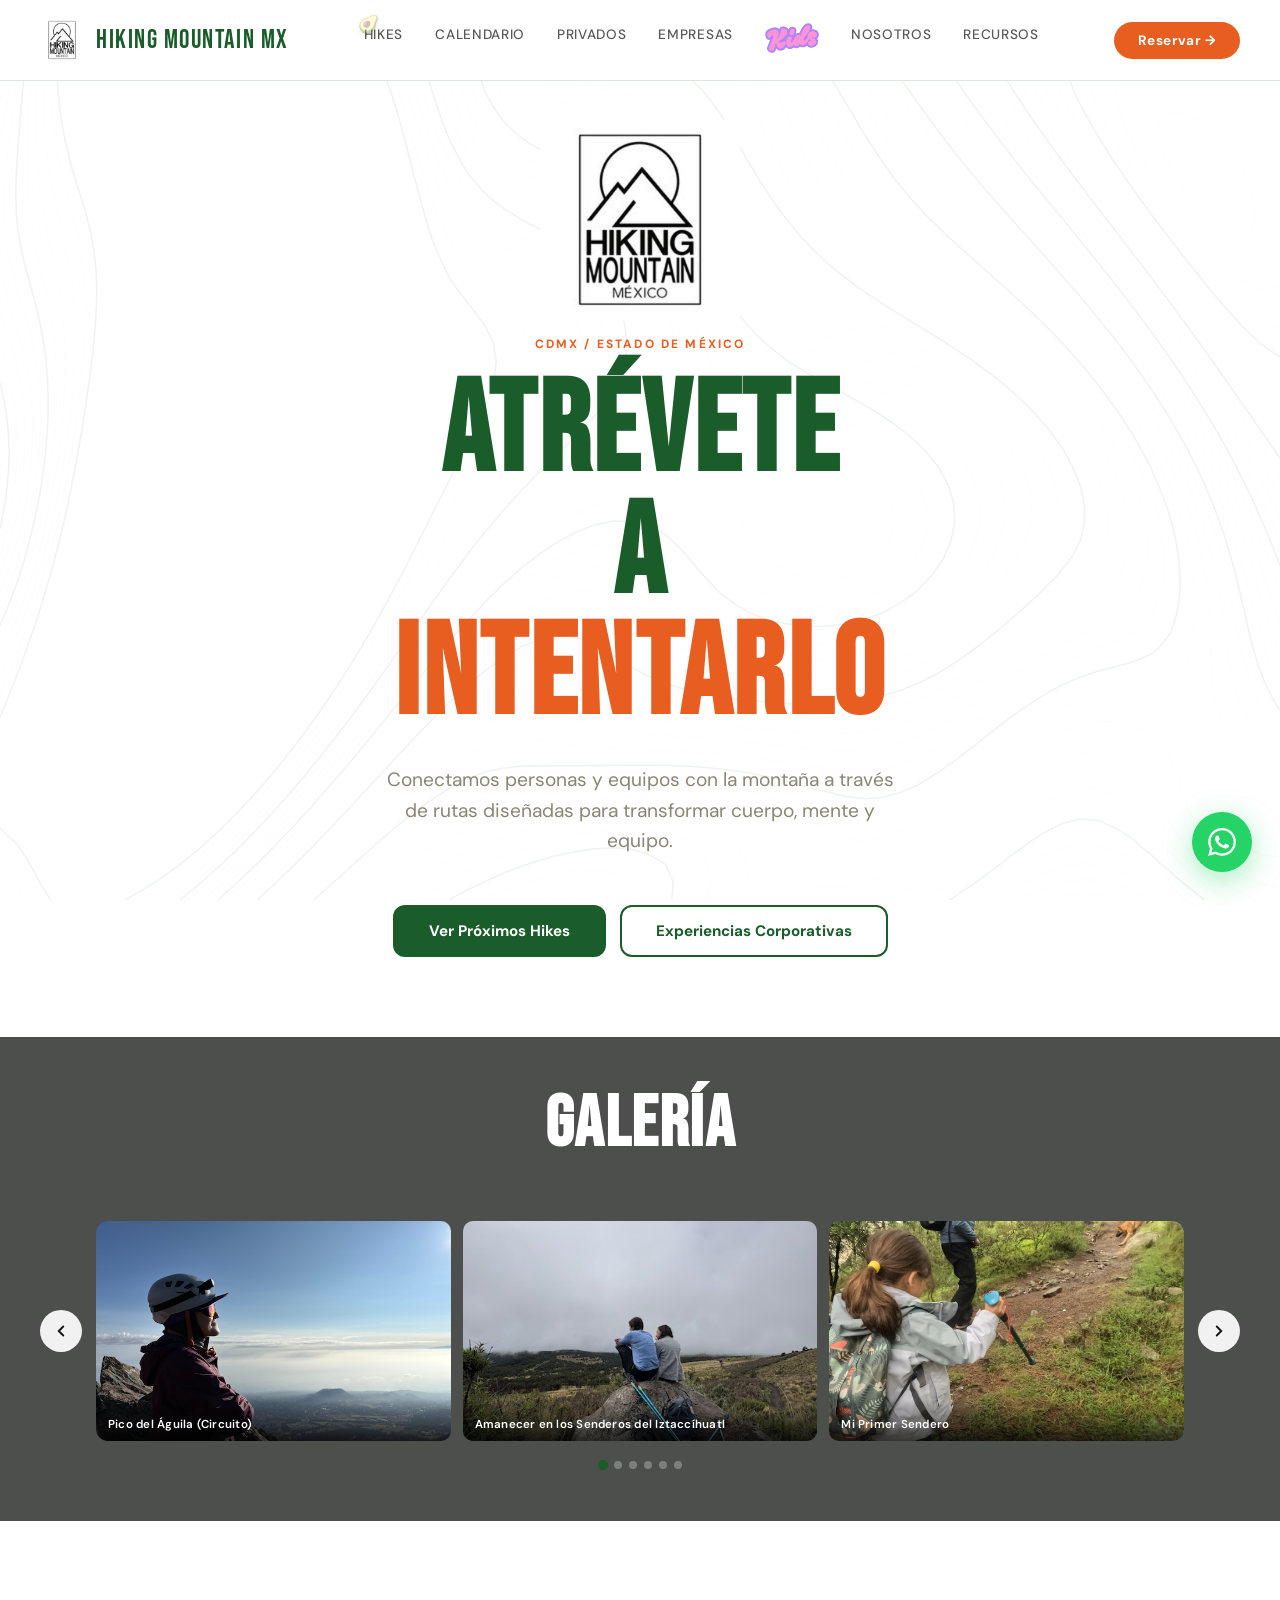
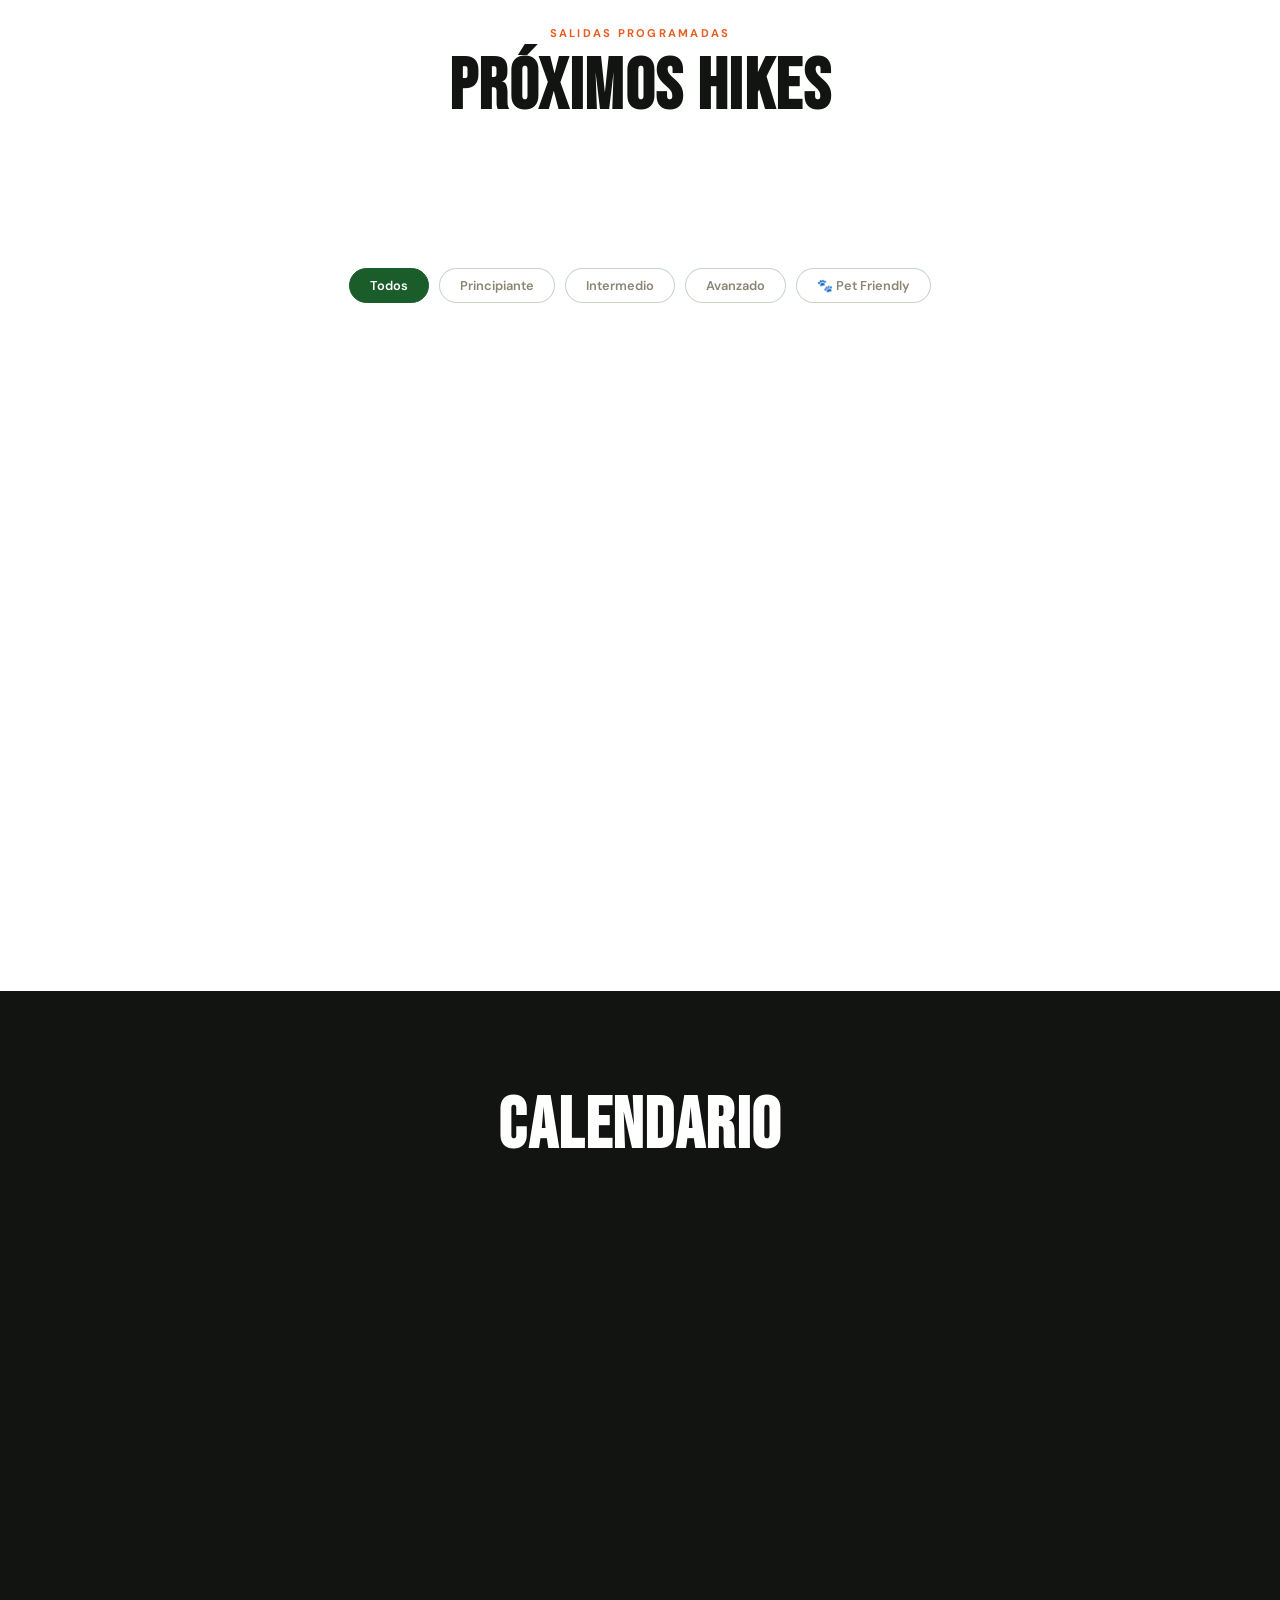
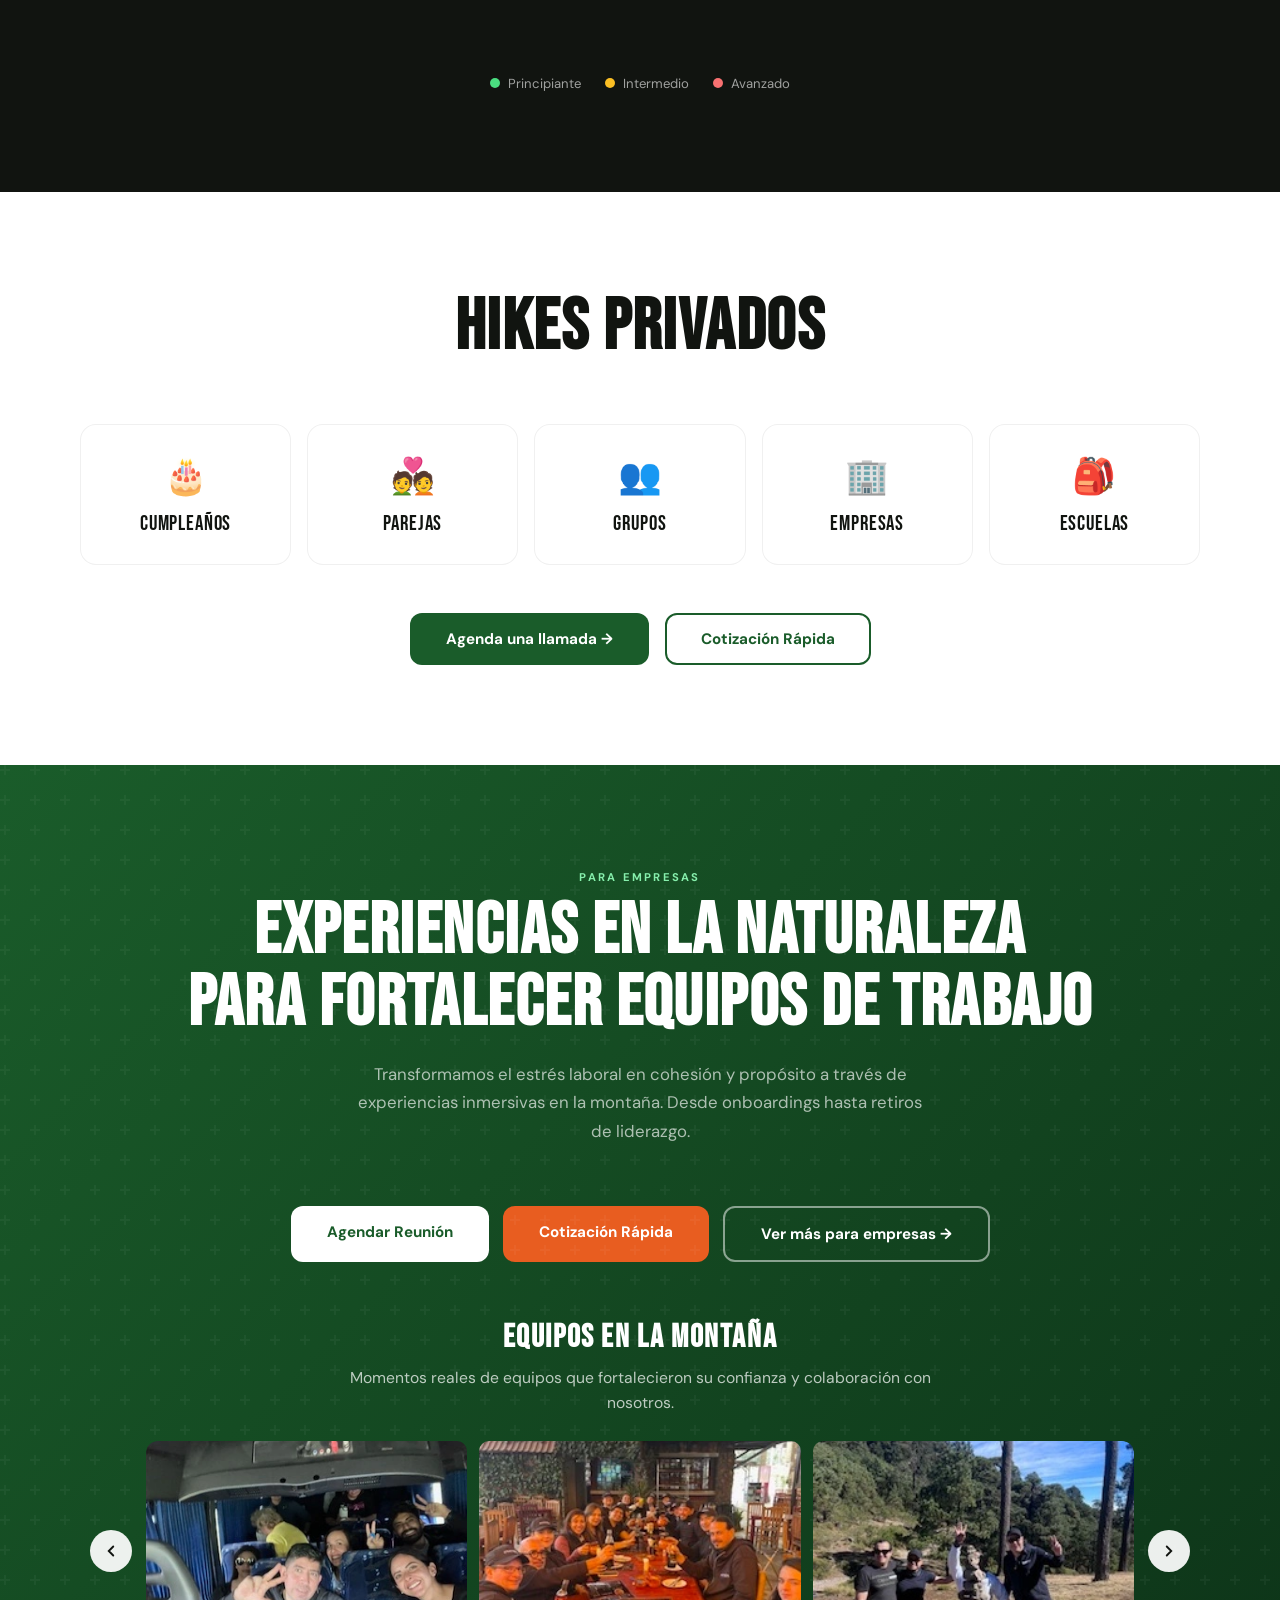
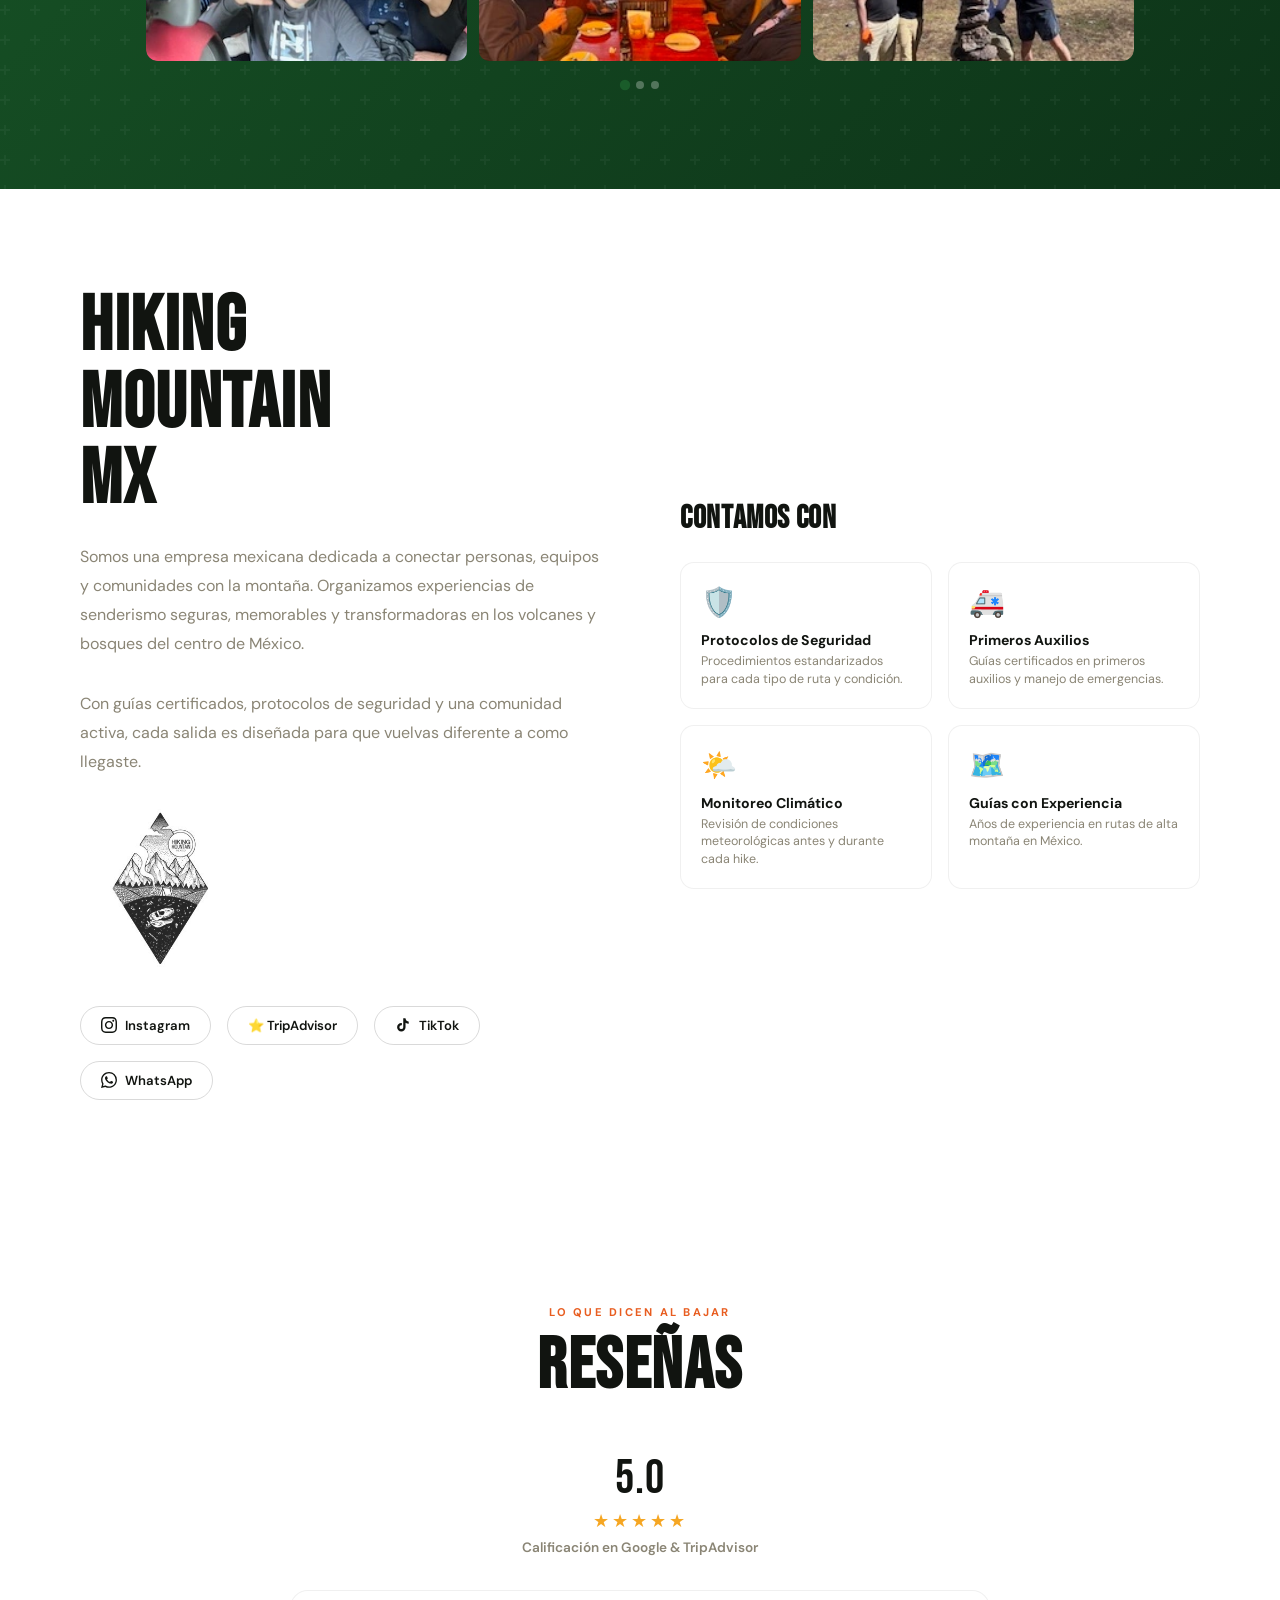
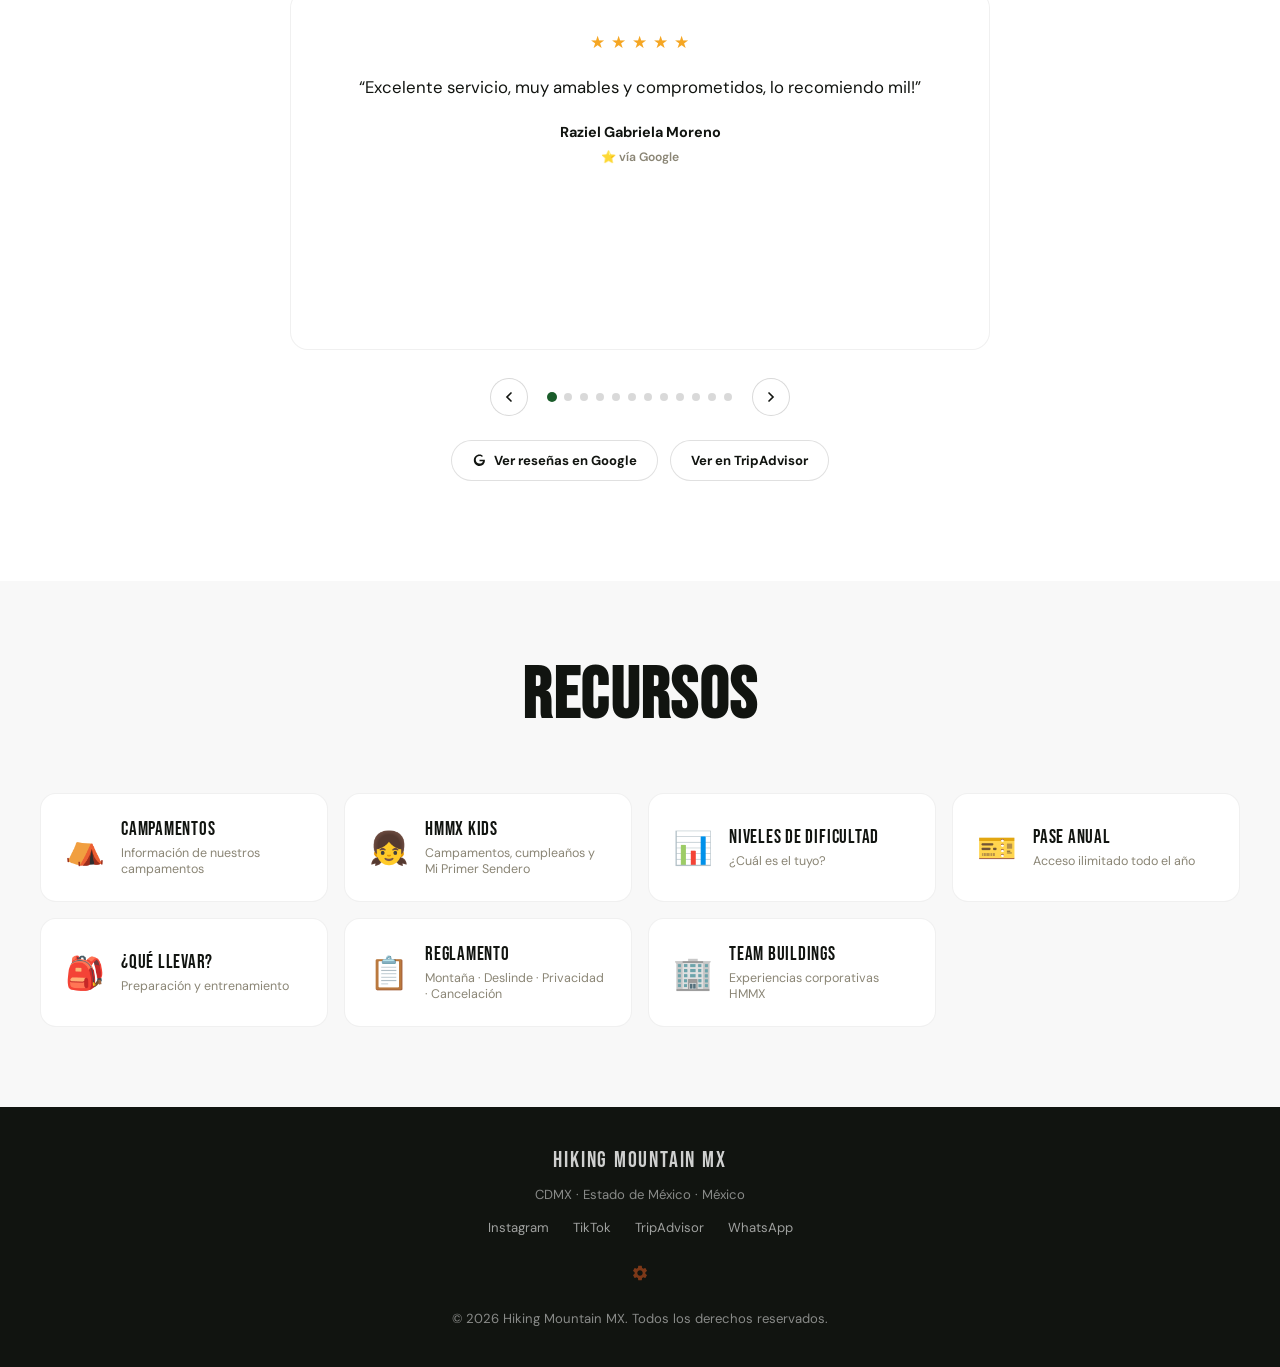
==== commit 13ba5759: "Add files via upload" ====
--- a/index.html
+++ b/index.html
@@ -113,12 +113,13 @@
   <!-- Month Tabs -->
   <div class="month-tabs" id="month-tabs-top"></div>
 
-  <!-- Filter by difficulty -->
+  <!-- Filter by difficulty / pet friendly -->
   <div class="filters">
-    <button class="filter-btn active" data-diff="all">Todos</button>
-    <button class="filter-btn" data-diff="principiante">Principiante</button>
-    <button class="filter-btn" data-diff="intermedio">Intermedio</button>
-    <button class="filter-btn" data-diff="avanzado">Avanzado</button>
+    <button class="filter-btn active" data-filter-type="diff" data-filter-value="all">Todos</button>
+    <button class="filter-btn" data-filter-type="diff" data-filter-value="principiante">Principiante</button>
+    <button class="filter-btn" data-filter-type="diff" data-filter-value="intermedio">Intermedio</button>
+    <button class="filter-btn" data-filter-type="diff" data-filter-value="avanzado">Avanzado</button>
+    <button class="filter-btn filter-btn-pet" data-filter-type="pet" data-filter-value="si">🐾 Pet Friendly</button>
   </div>
 
   <div class="hikes-grid" id="hikes-grid"></div><!-- hikes-grid -->
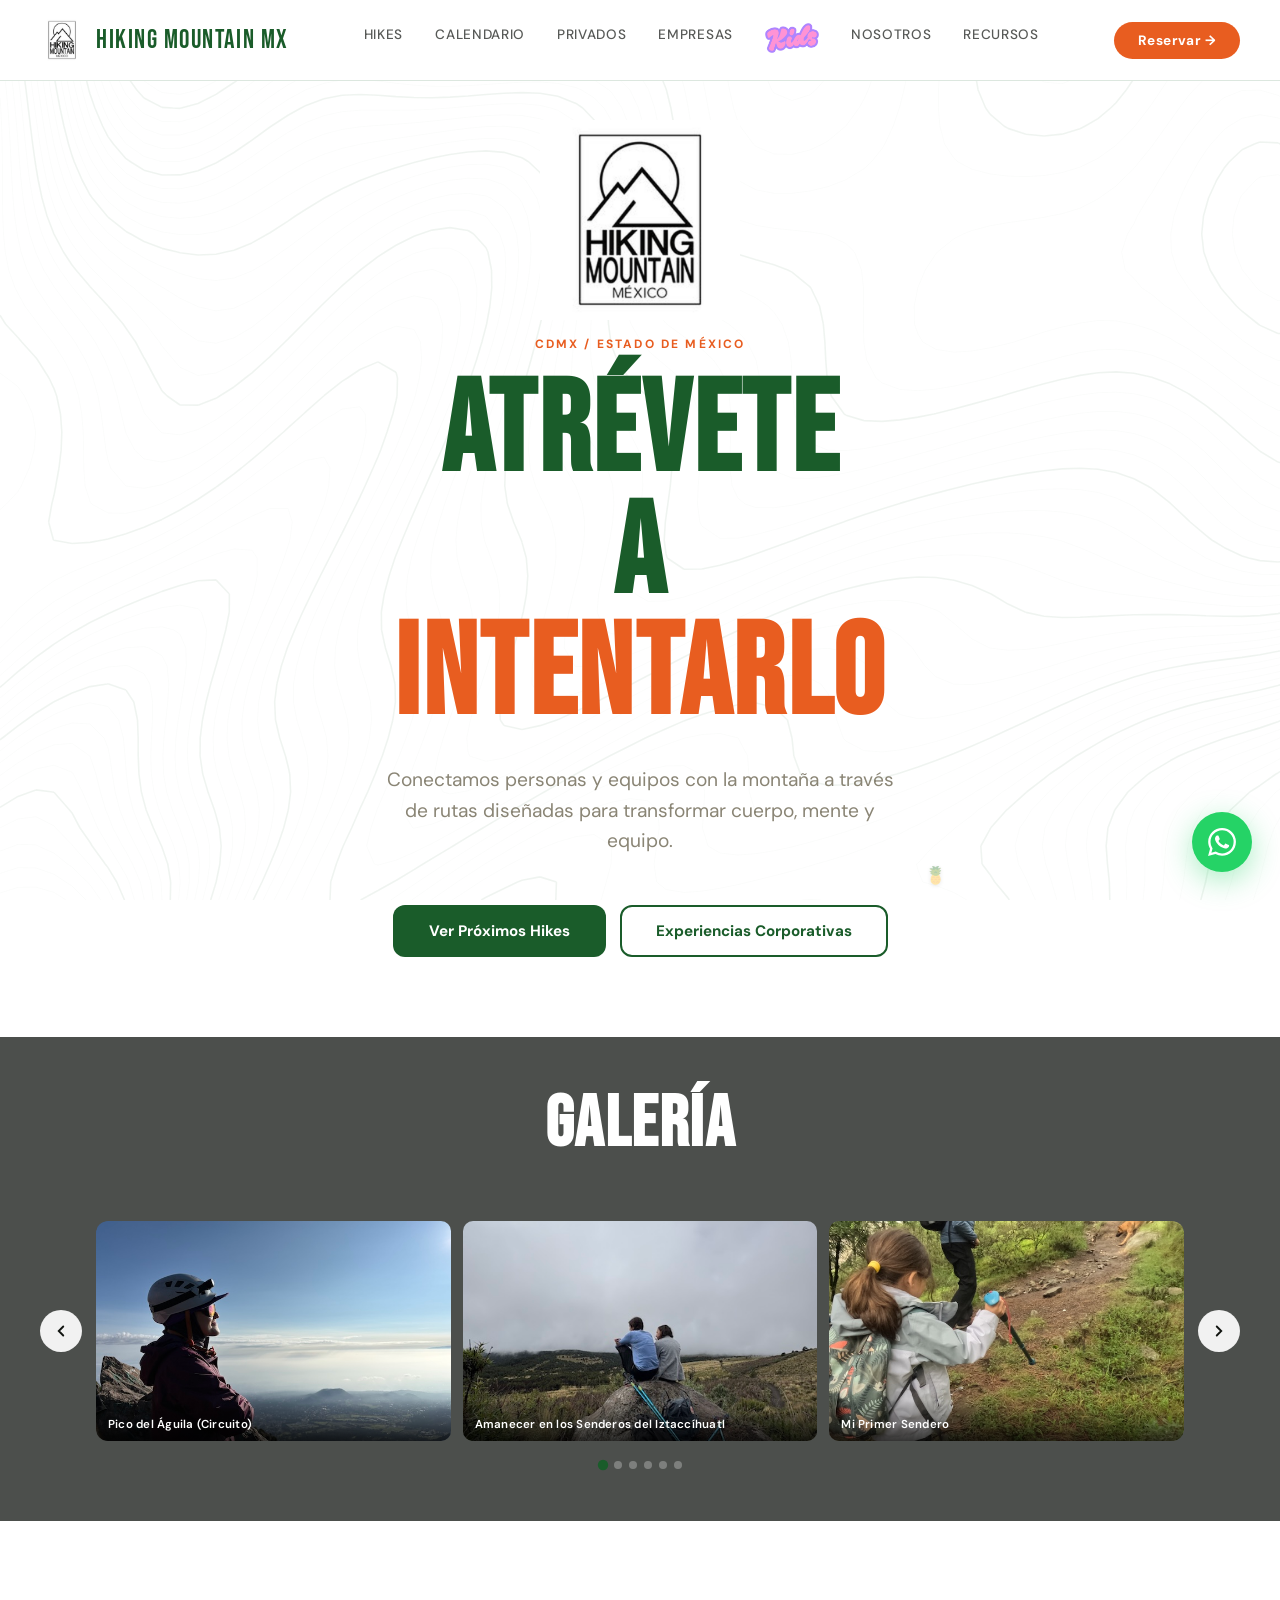
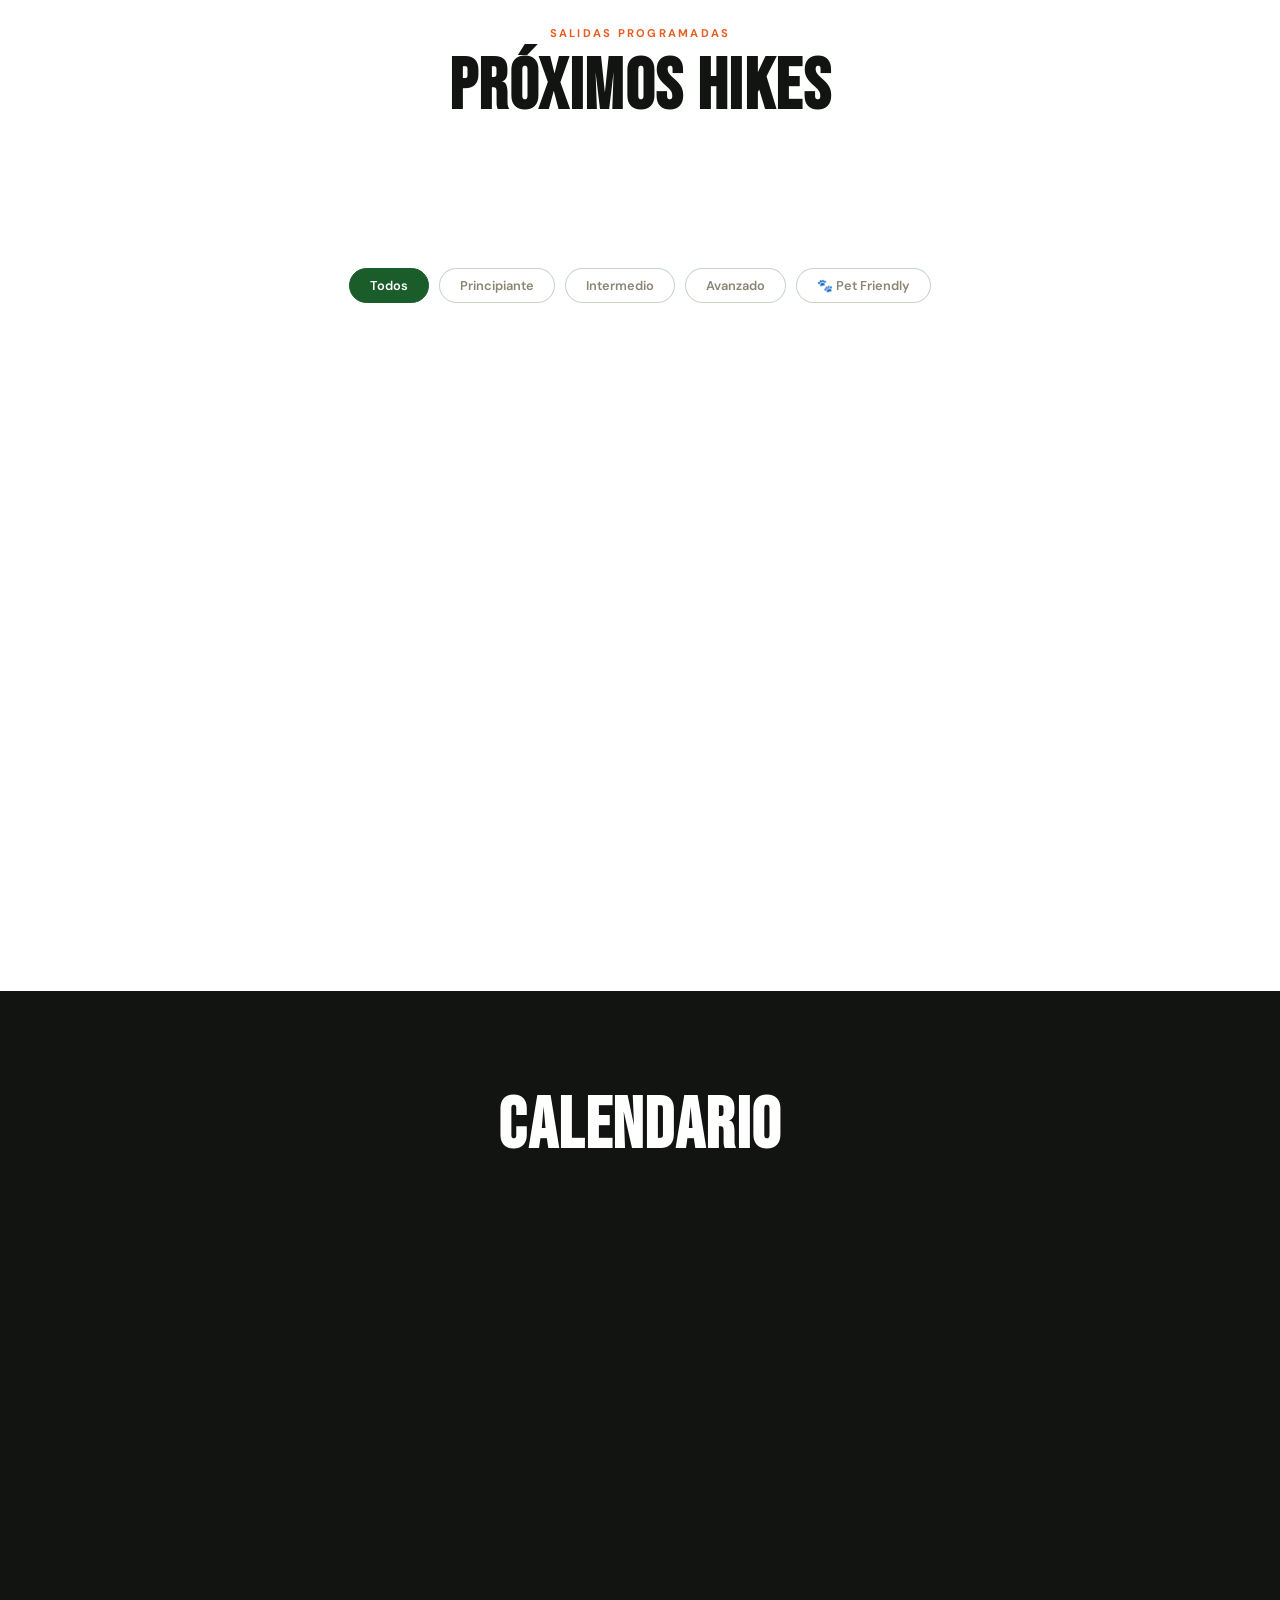
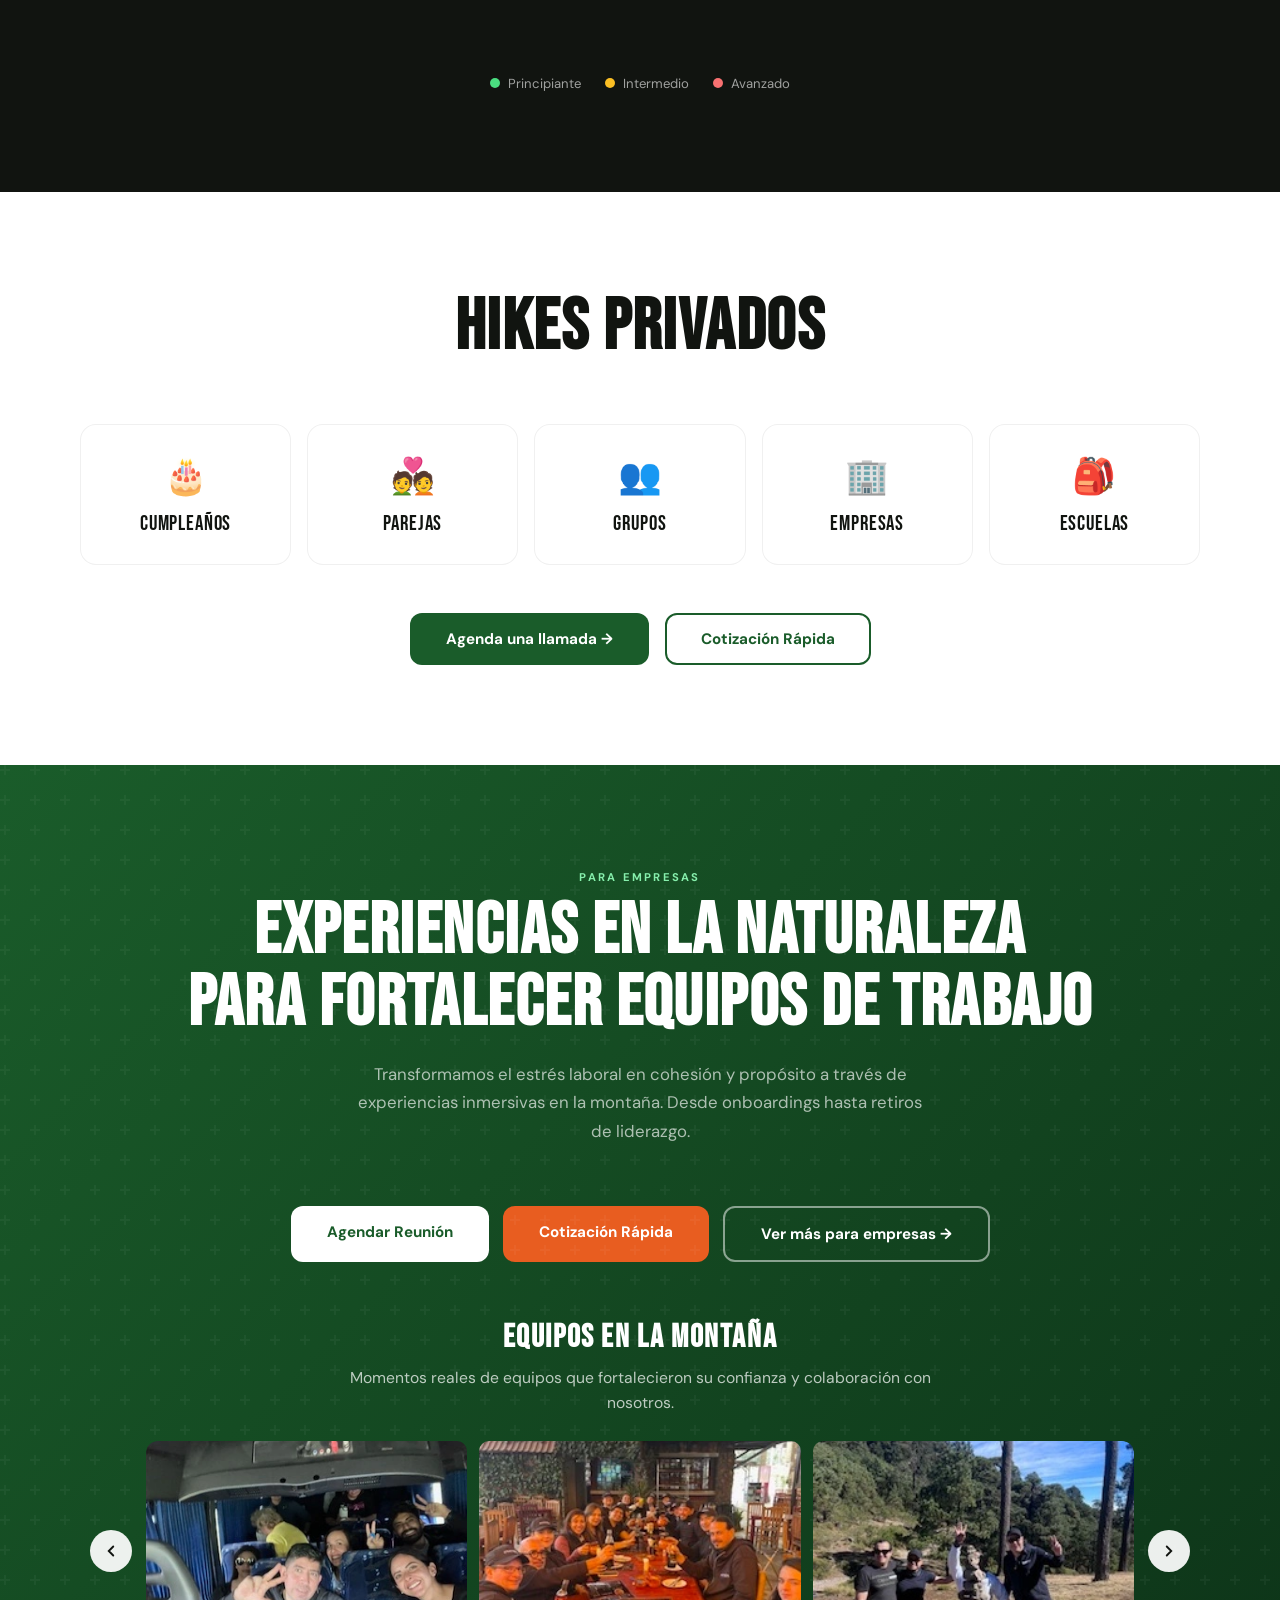
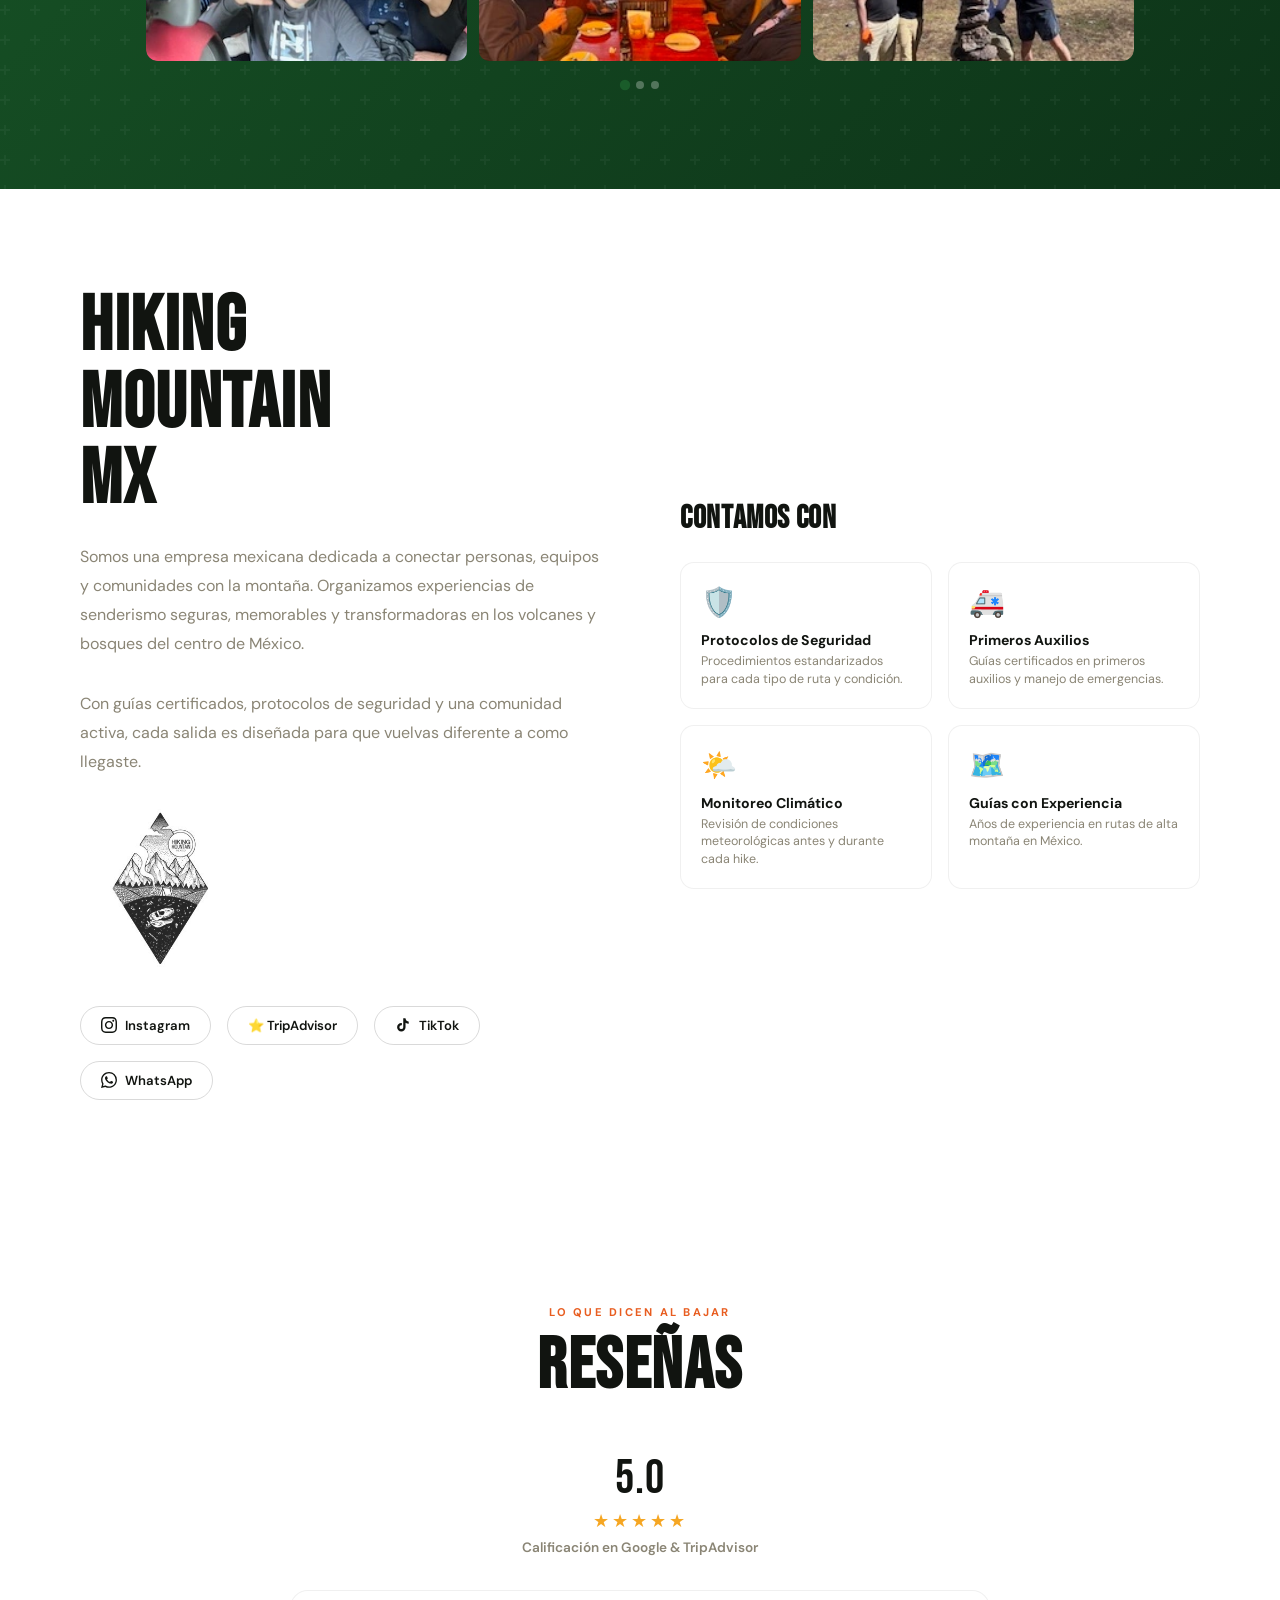
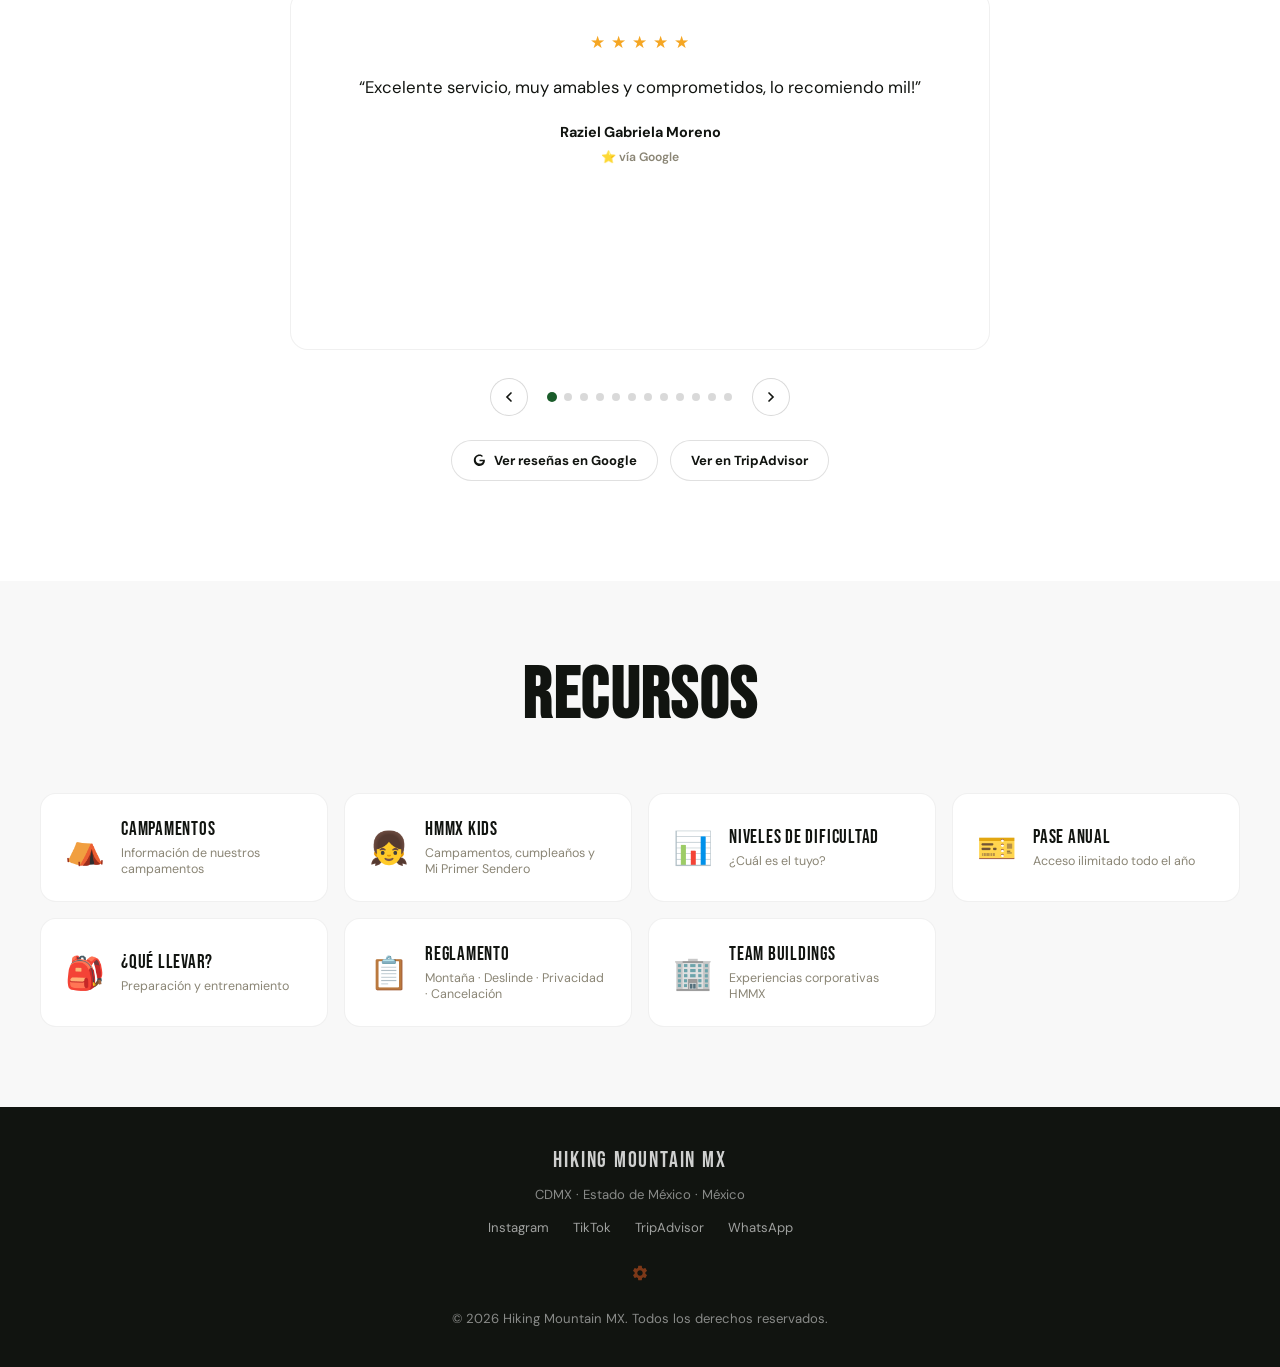
==== commit 81231a1c: "Add files via upload" ====
--- a/index.html
+++ b/index.html
@@ -16,7 +16,7 @@
 <link rel="preconnect" href="https://fonts.googleapis.com">
 <link rel="preconnect" href="https://fonts.gstatic.com" crossorigin>
 <link href="https://fonts.googleapis.com/css2?family=Bebas+Neue&family=DM+Sans:wght@300;400;500;700&display=swap" rel="stylesheet">
-<link rel="stylesheet" href="assets/css/styles.css">
+<link rel="stylesheet" href="assets/css/styles.css?v=20260930b">
 </head>
 <body>
 
@@ -367,7 +367,7 @@
 
 <!-- TOPOGRAPHIC CANVAS + INTERACTIVITY SCRIPTS -->
 <script src="assets/js/topo-canvas.js"></script>
-<script src="assets/js/hikes-data.js"></script>
+<script src="assets/js/hikes-data.js?v=20260930b"></script>
 
 <script src="assets/js/weather-widget.js"></script>
 
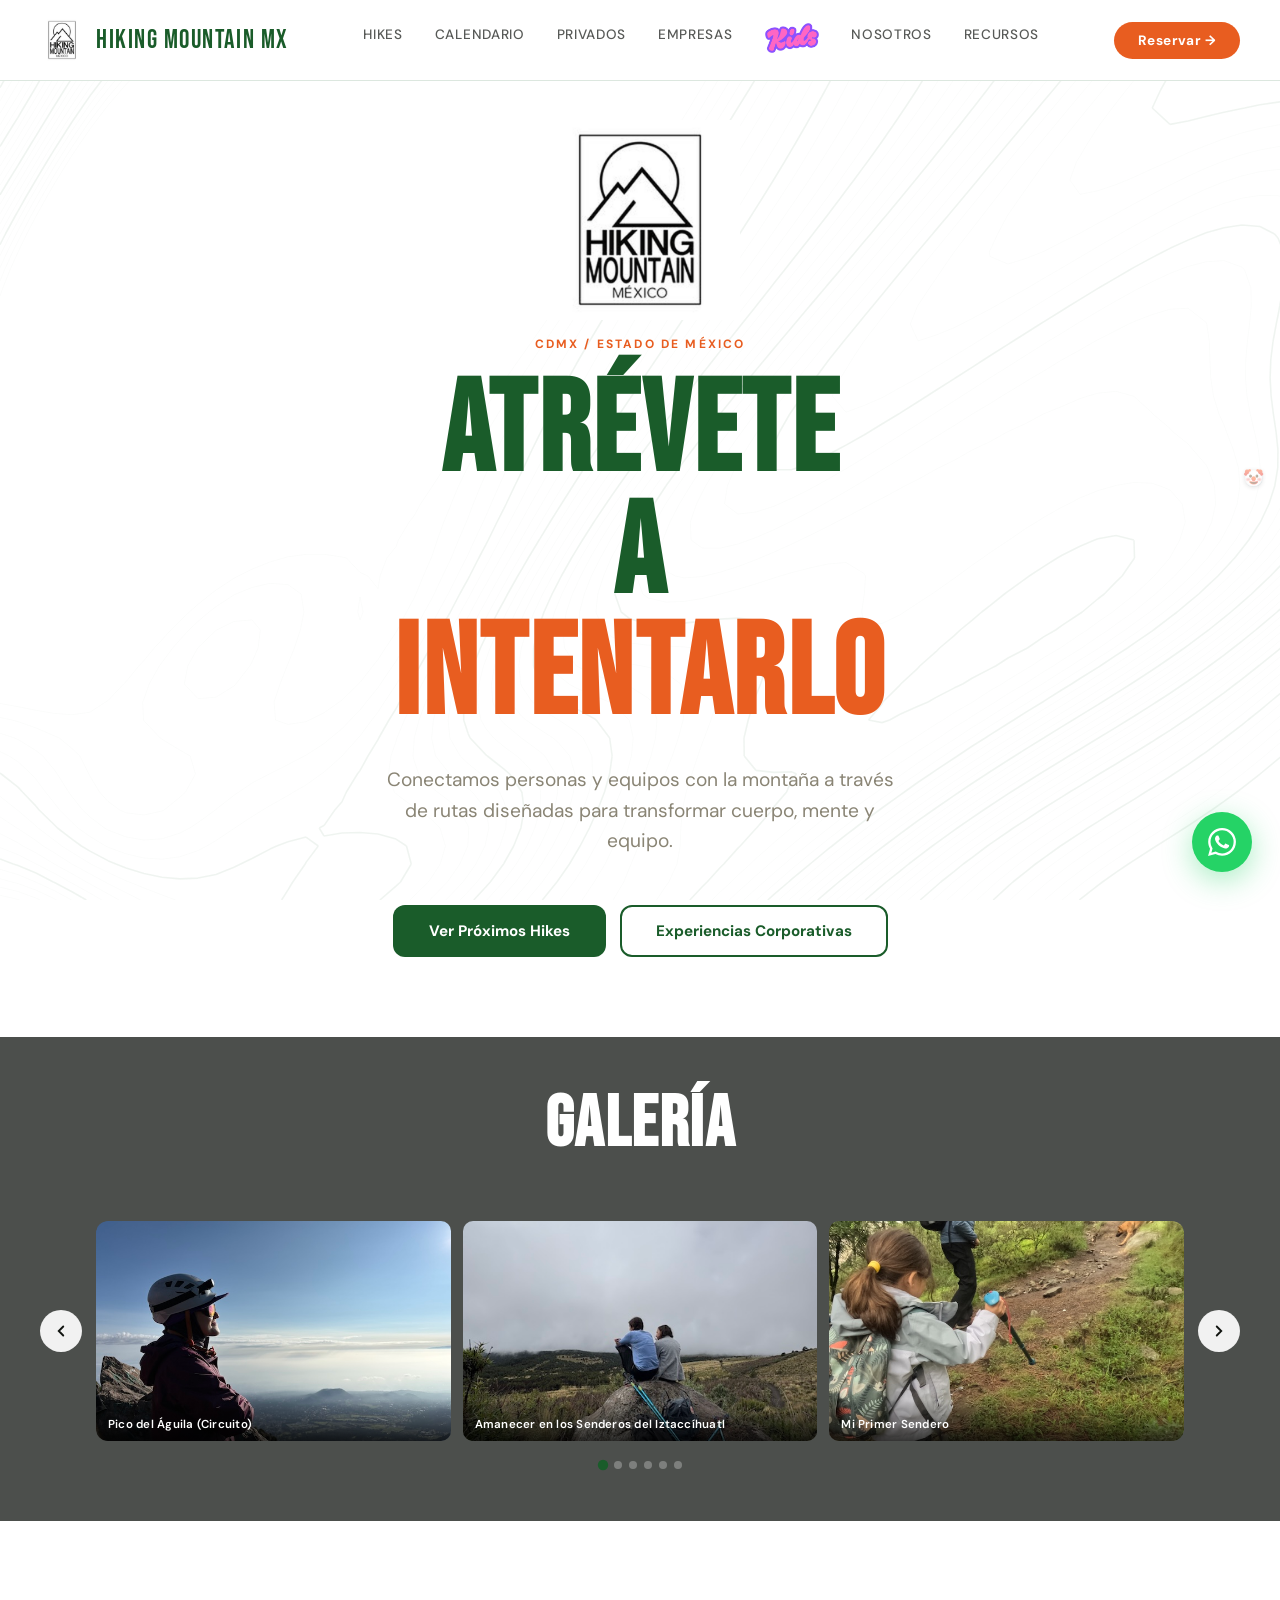
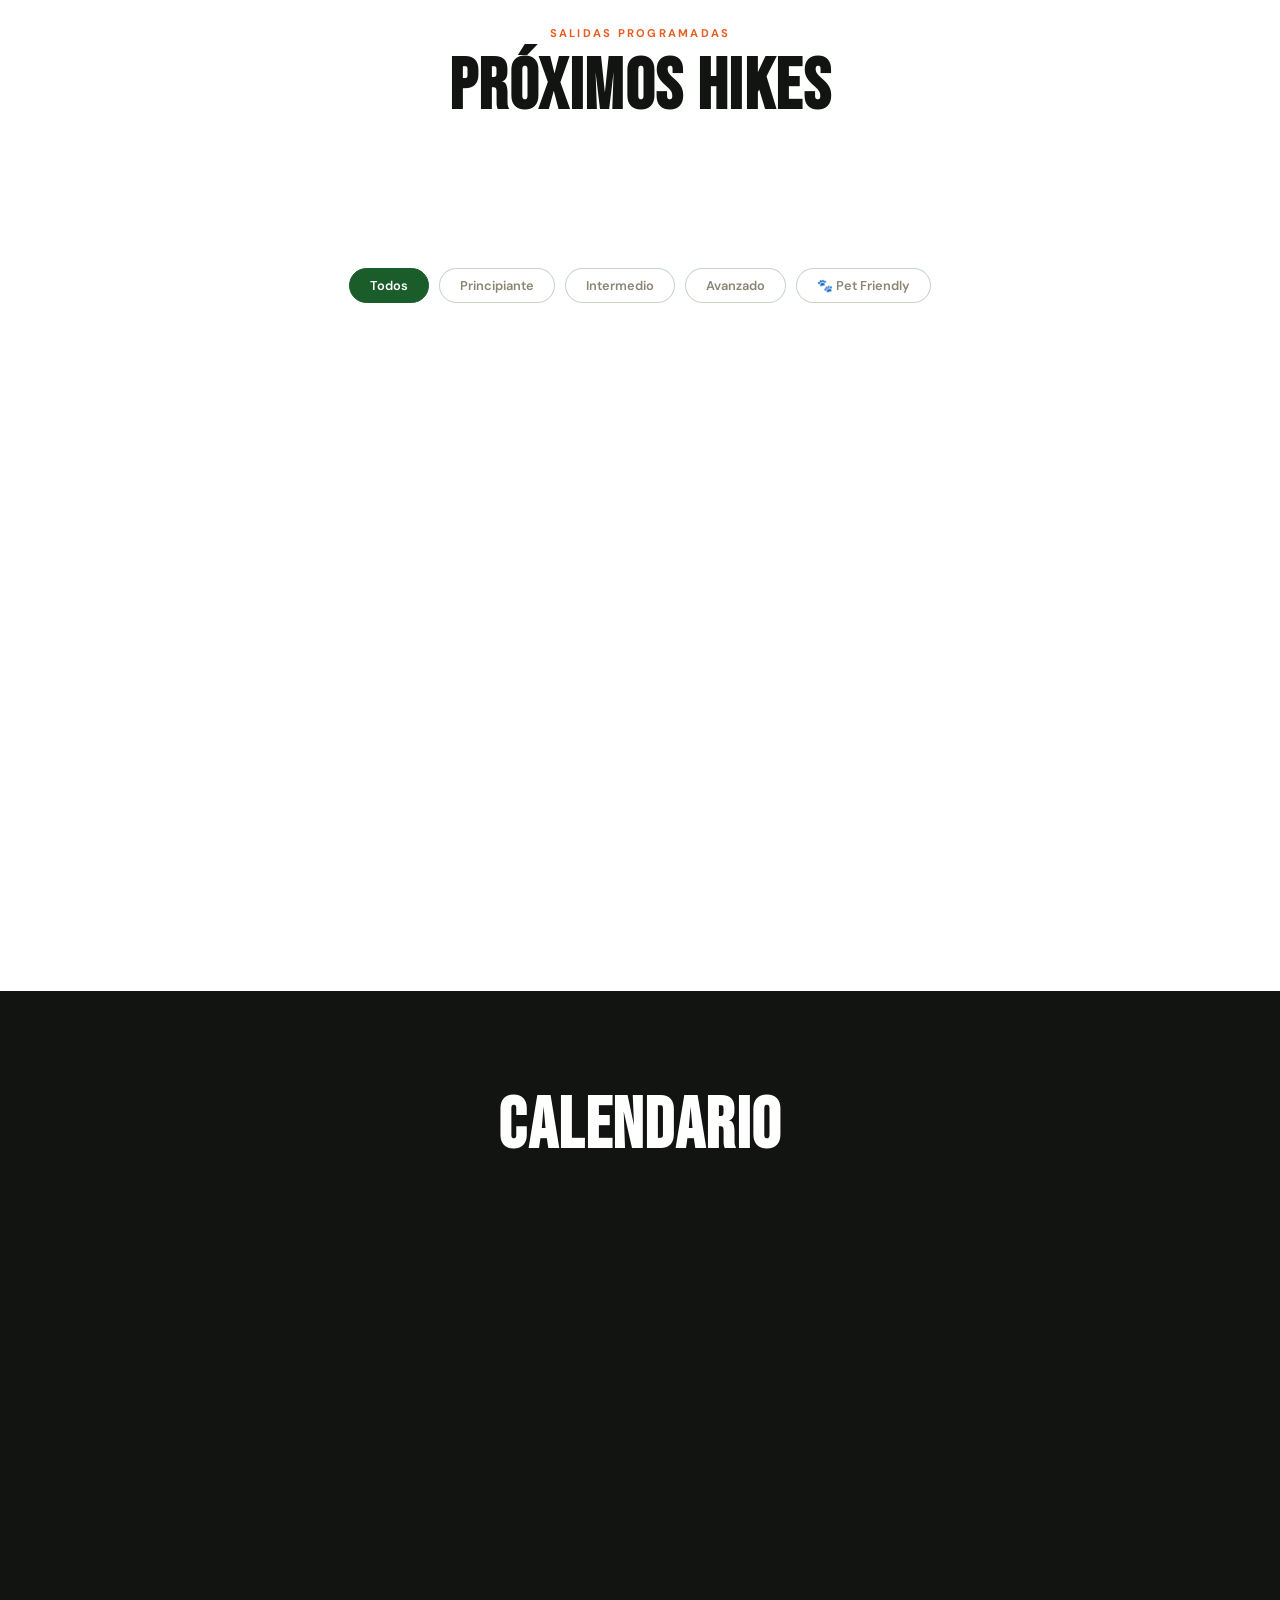
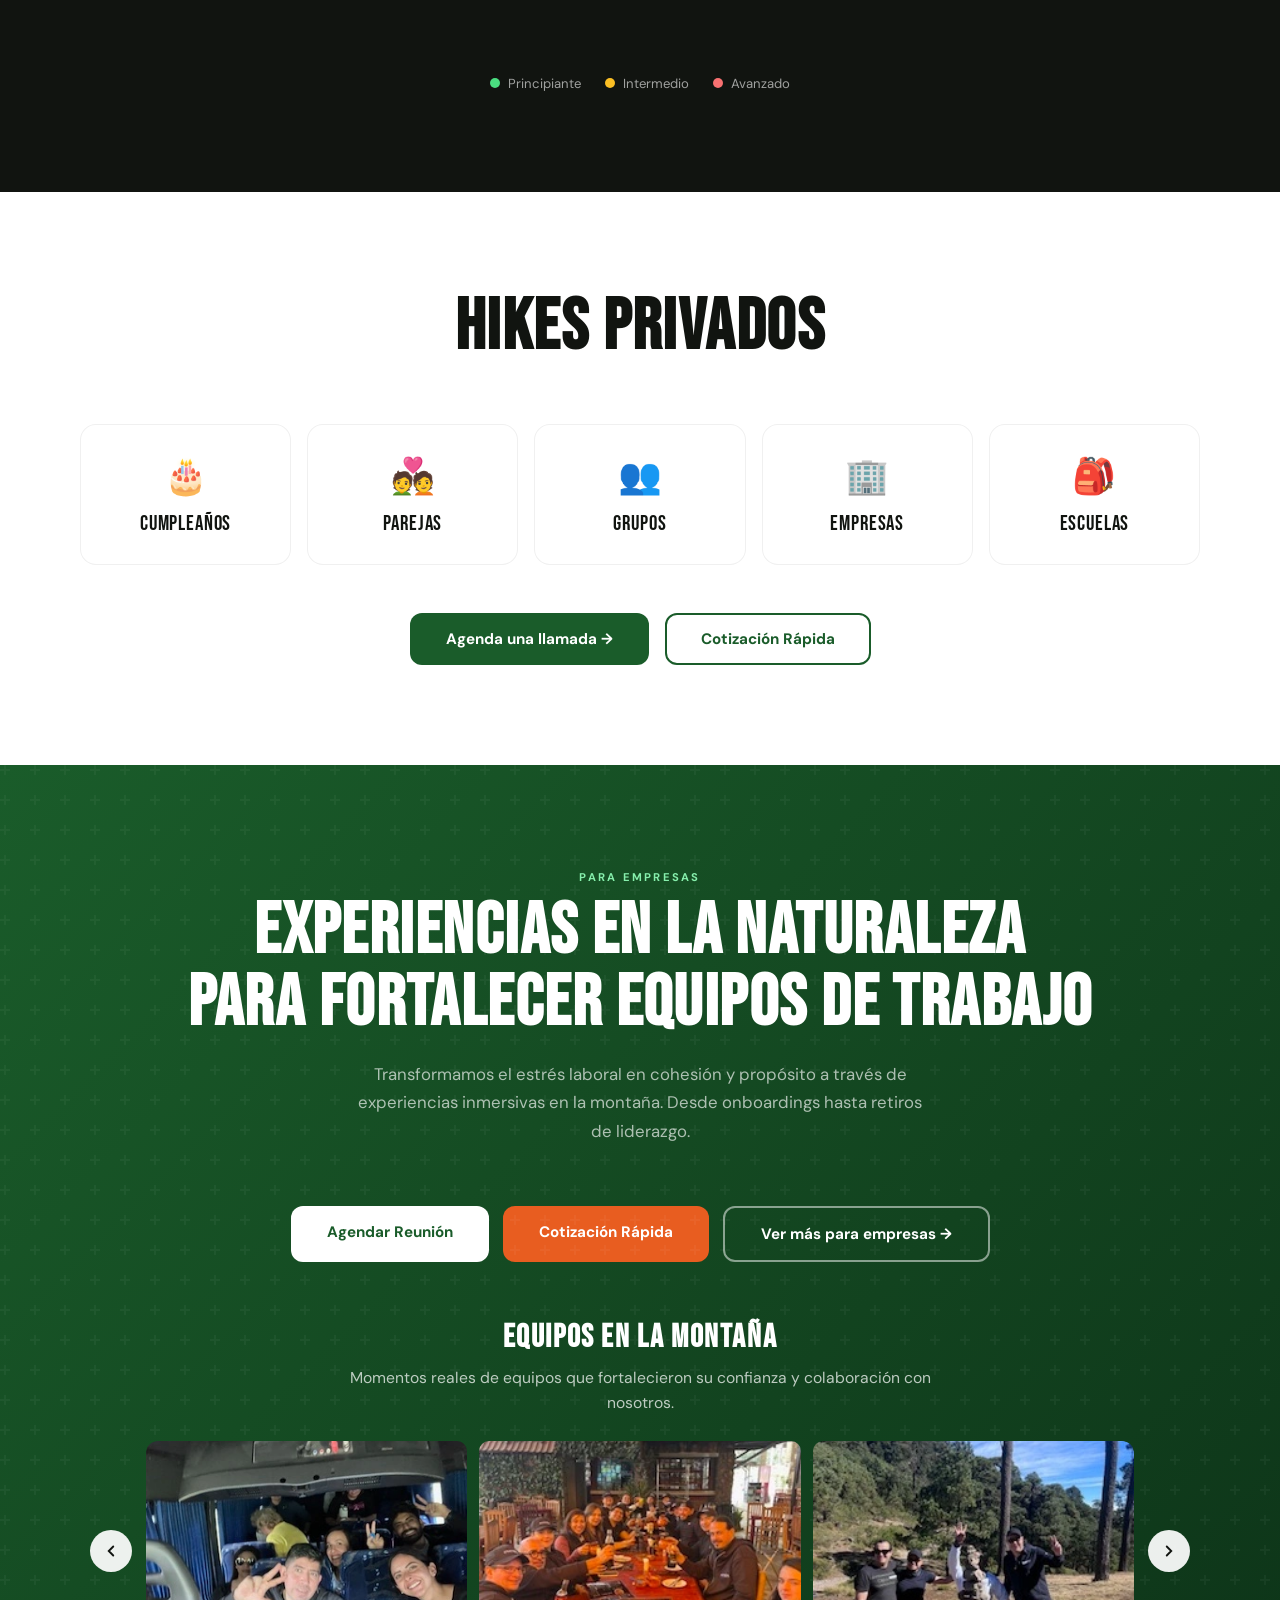
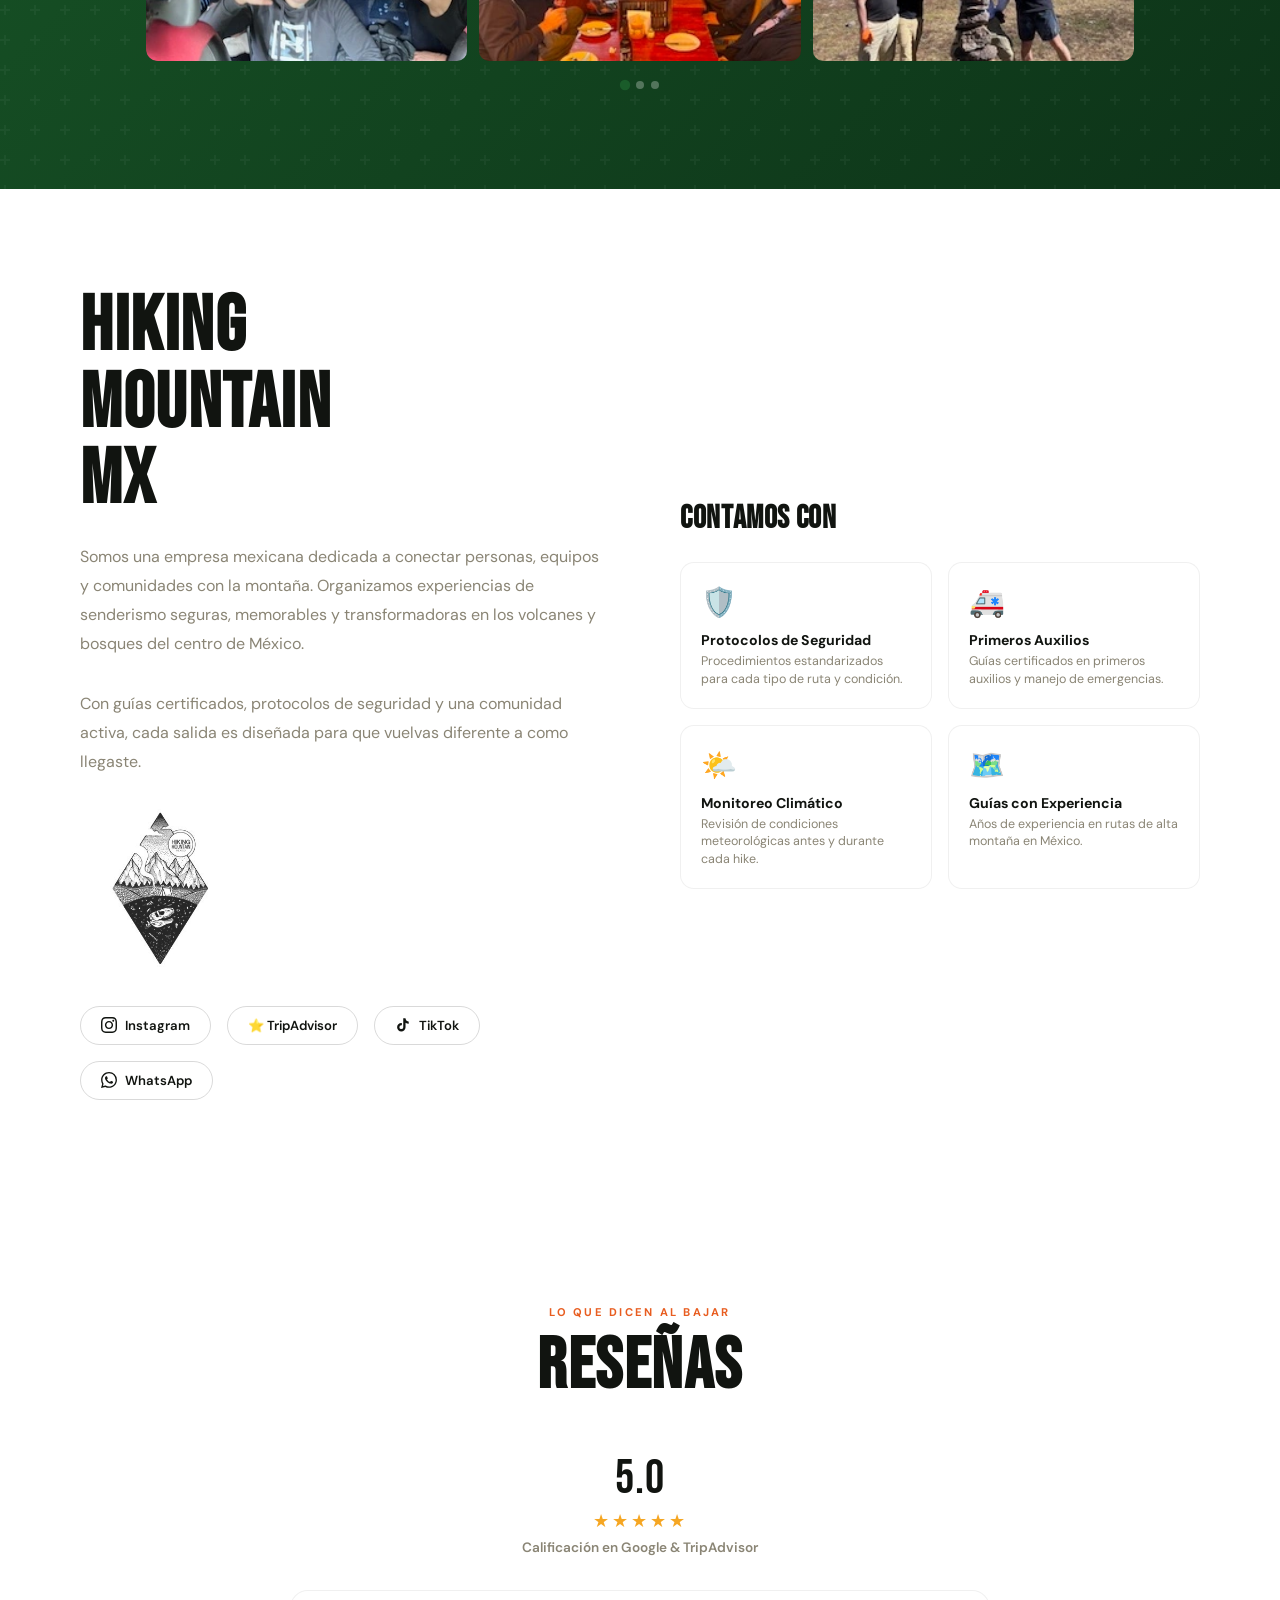
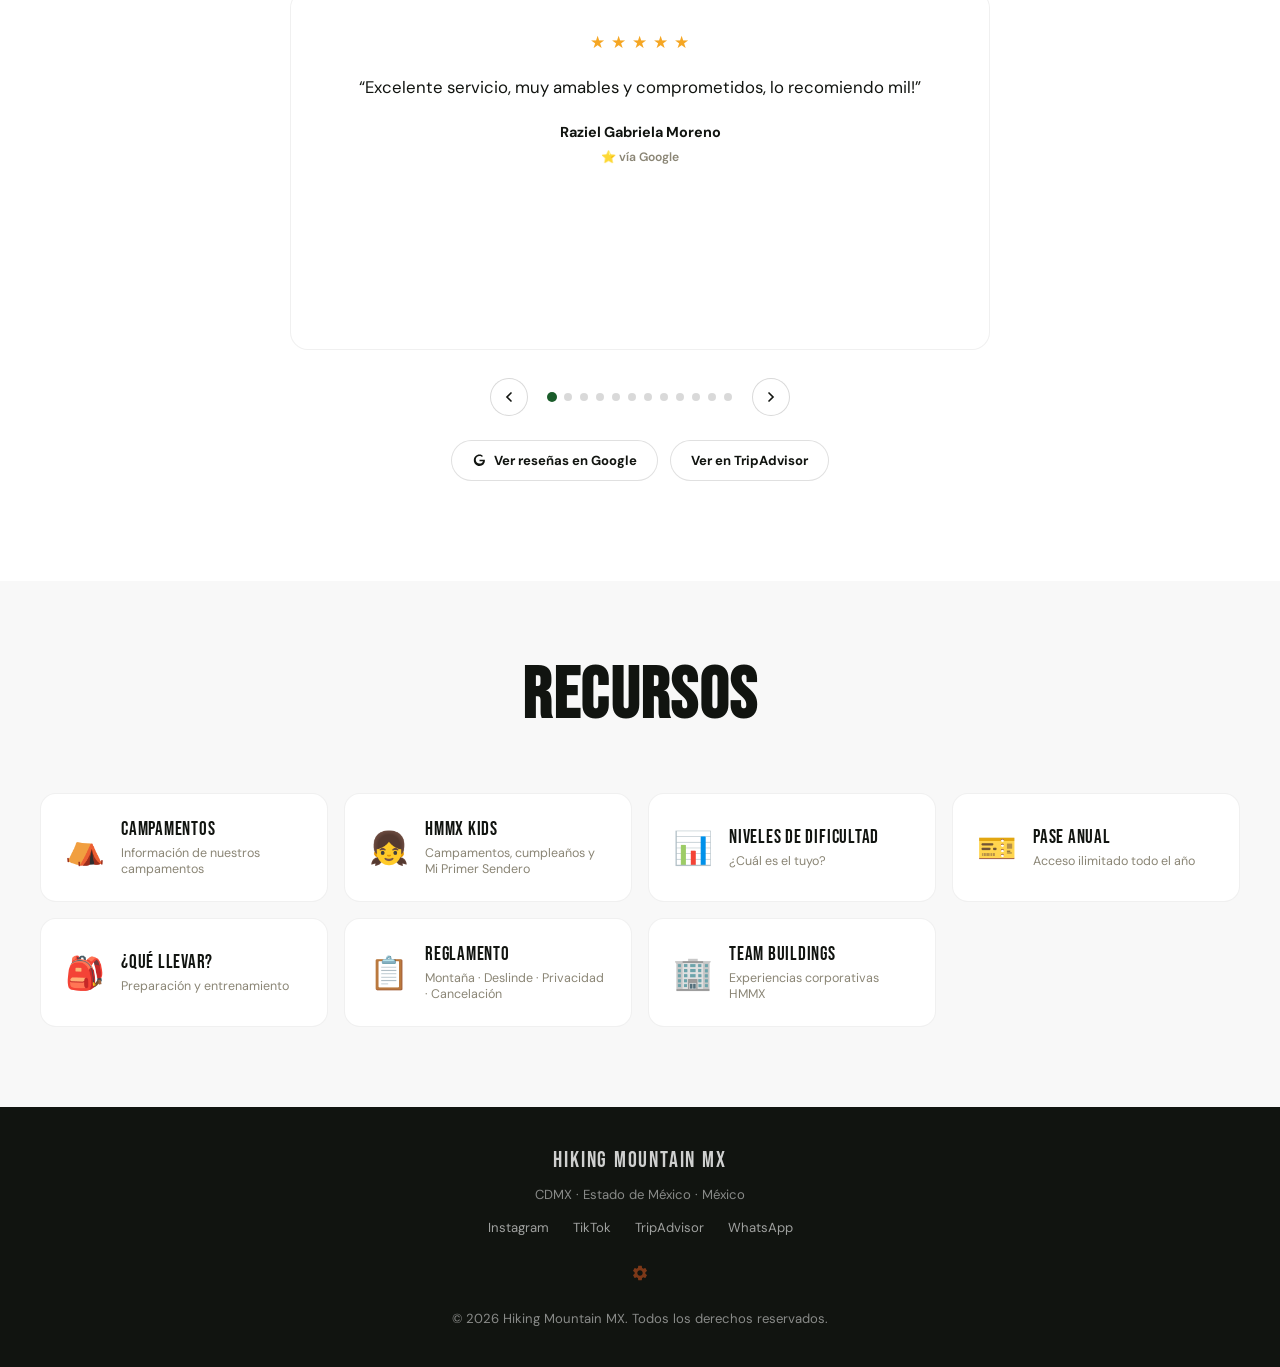
==== commit 2dca2d0a: "Add files via upload" ====
--- a/index.html
+++ b/index.html
@@ -16,7 +16,7 @@
 <link rel="preconnect" href="https://fonts.googleapis.com">
 <link rel="preconnect" href="https://fonts.gstatic.com" crossorigin>
 <link href="https://fonts.googleapis.com/css2?family=Bebas+Neue&family=DM+Sans:wght@300;400;500;700&display=swap" rel="stylesheet">
-<link rel="stylesheet" href="assets/css/styles.css?v=20260930b">
+<link rel="stylesheet" href="assets/css/styles.css?v=20260930c">
 </head>
 <body>
 
@@ -367,7 +367,7 @@
 
 <!-- TOPOGRAPHIC CANVAS + INTERACTIVITY SCRIPTS -->
 <script src="assets/js/topo-canvas.js"></script>
-<script src="assets/js/hikes-data.js?v=20260930b"></script>
+<script src="assets/js/hikes-data.js?v=20260930c"></script>
 
 <script src="assets/js/weather-widget.js"></script>
 
--- a/assets/css/styles.css
+++ b/assets/css/styles.css
@@ -1528,3 +1528,14 @@
     flex-wrap: wrap;
     margin-bottom: 20px;
   }
+
+  /* ── NAV: logo "Kids" en lugar de texto ── */
+  .nav-links a.nav-kids { opacity: 1; display: inline-flex; align-items: center; }
+  .nav-kids img { height: 30px; width: auto; transition: transform 0.2s; }
+  .nav-kids:hover img { transform: scale(1.08) rotate(-3deg); }
+
+  /* ── PET FRIENDLY ── */
+  .hike-card-badges { display: flex; flex-direction: column; gap: 6px; align-items: flex-end; }
+  .pet-badge { background: #ffe4c7; color: #9a4d0a; white-space: nowrap; }
+  .filter-btn-pet.active { background: #f97316; border-color: #f97316; }
+  .hikes-empty { grid-column: 1 / -1; text-align: center; color: rgba(255,255,255,0.7); padding: 40px 16px; font-size: 0.95rem; }
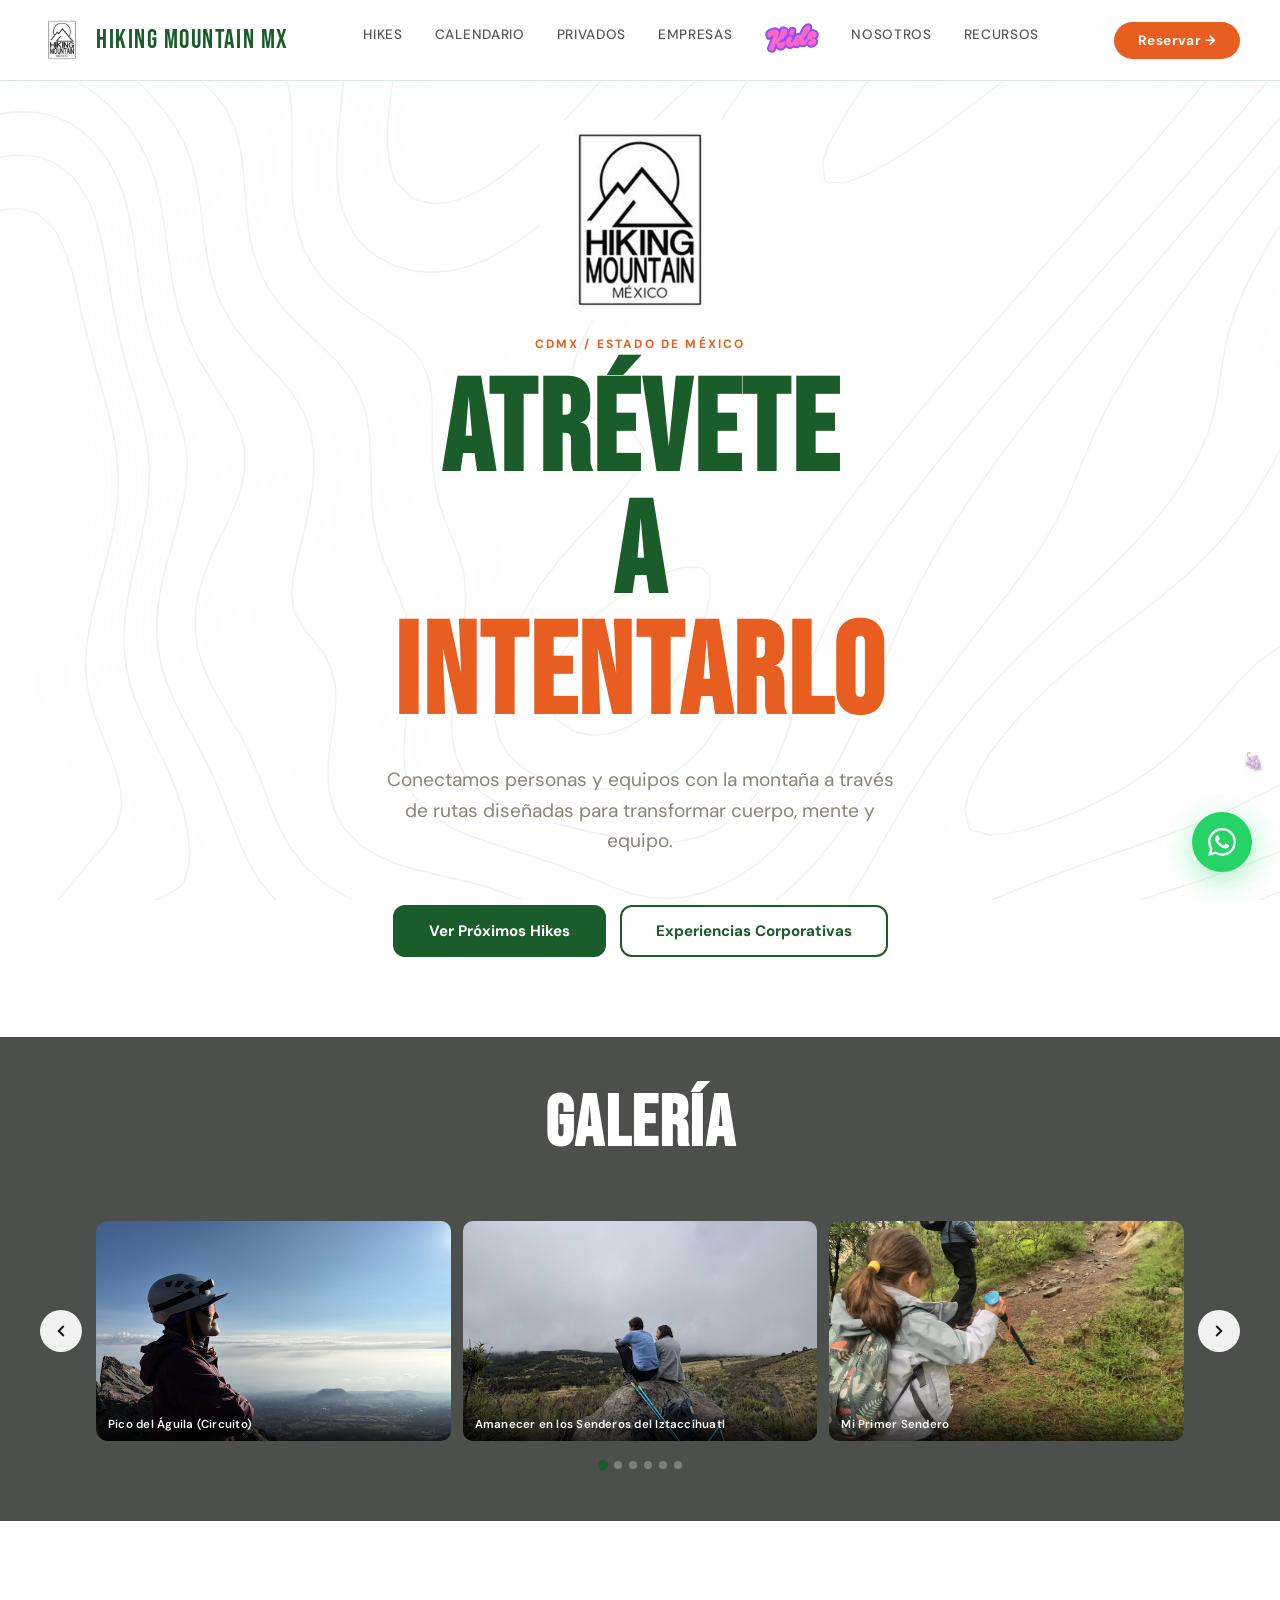
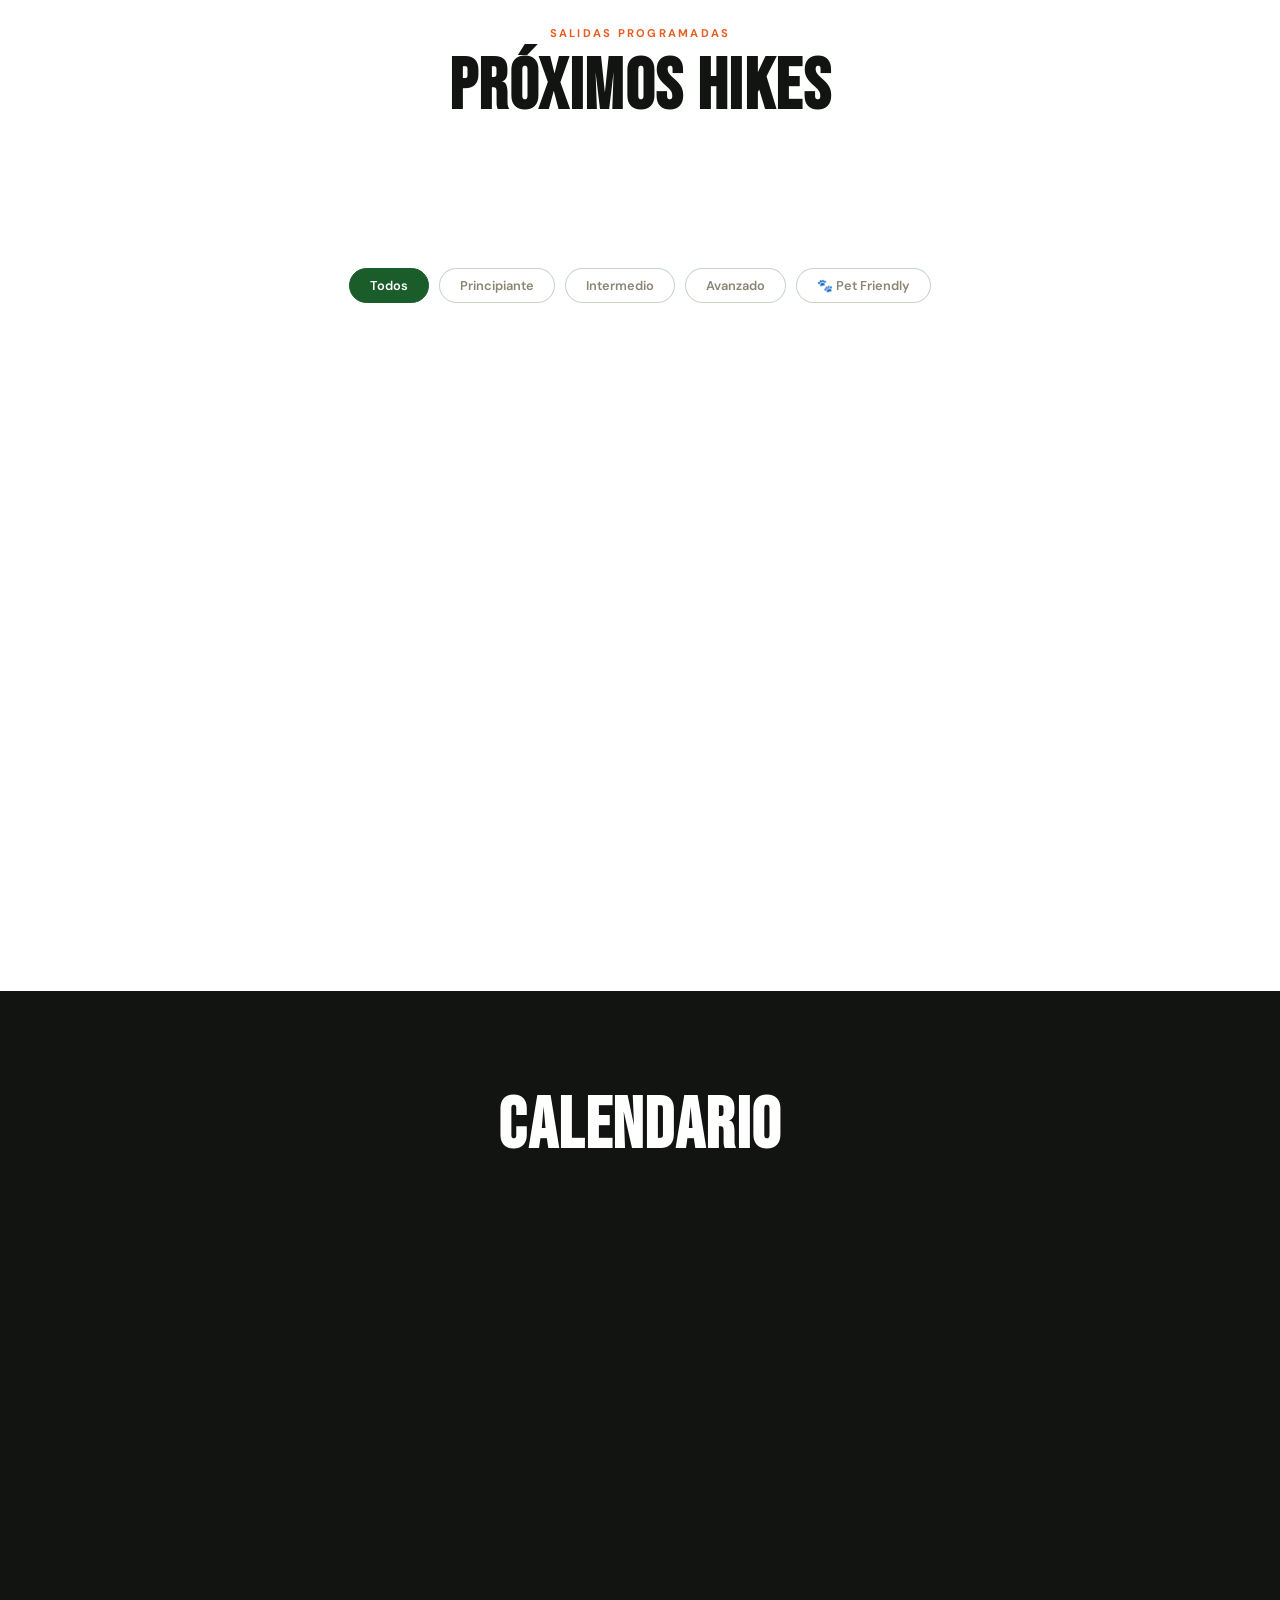
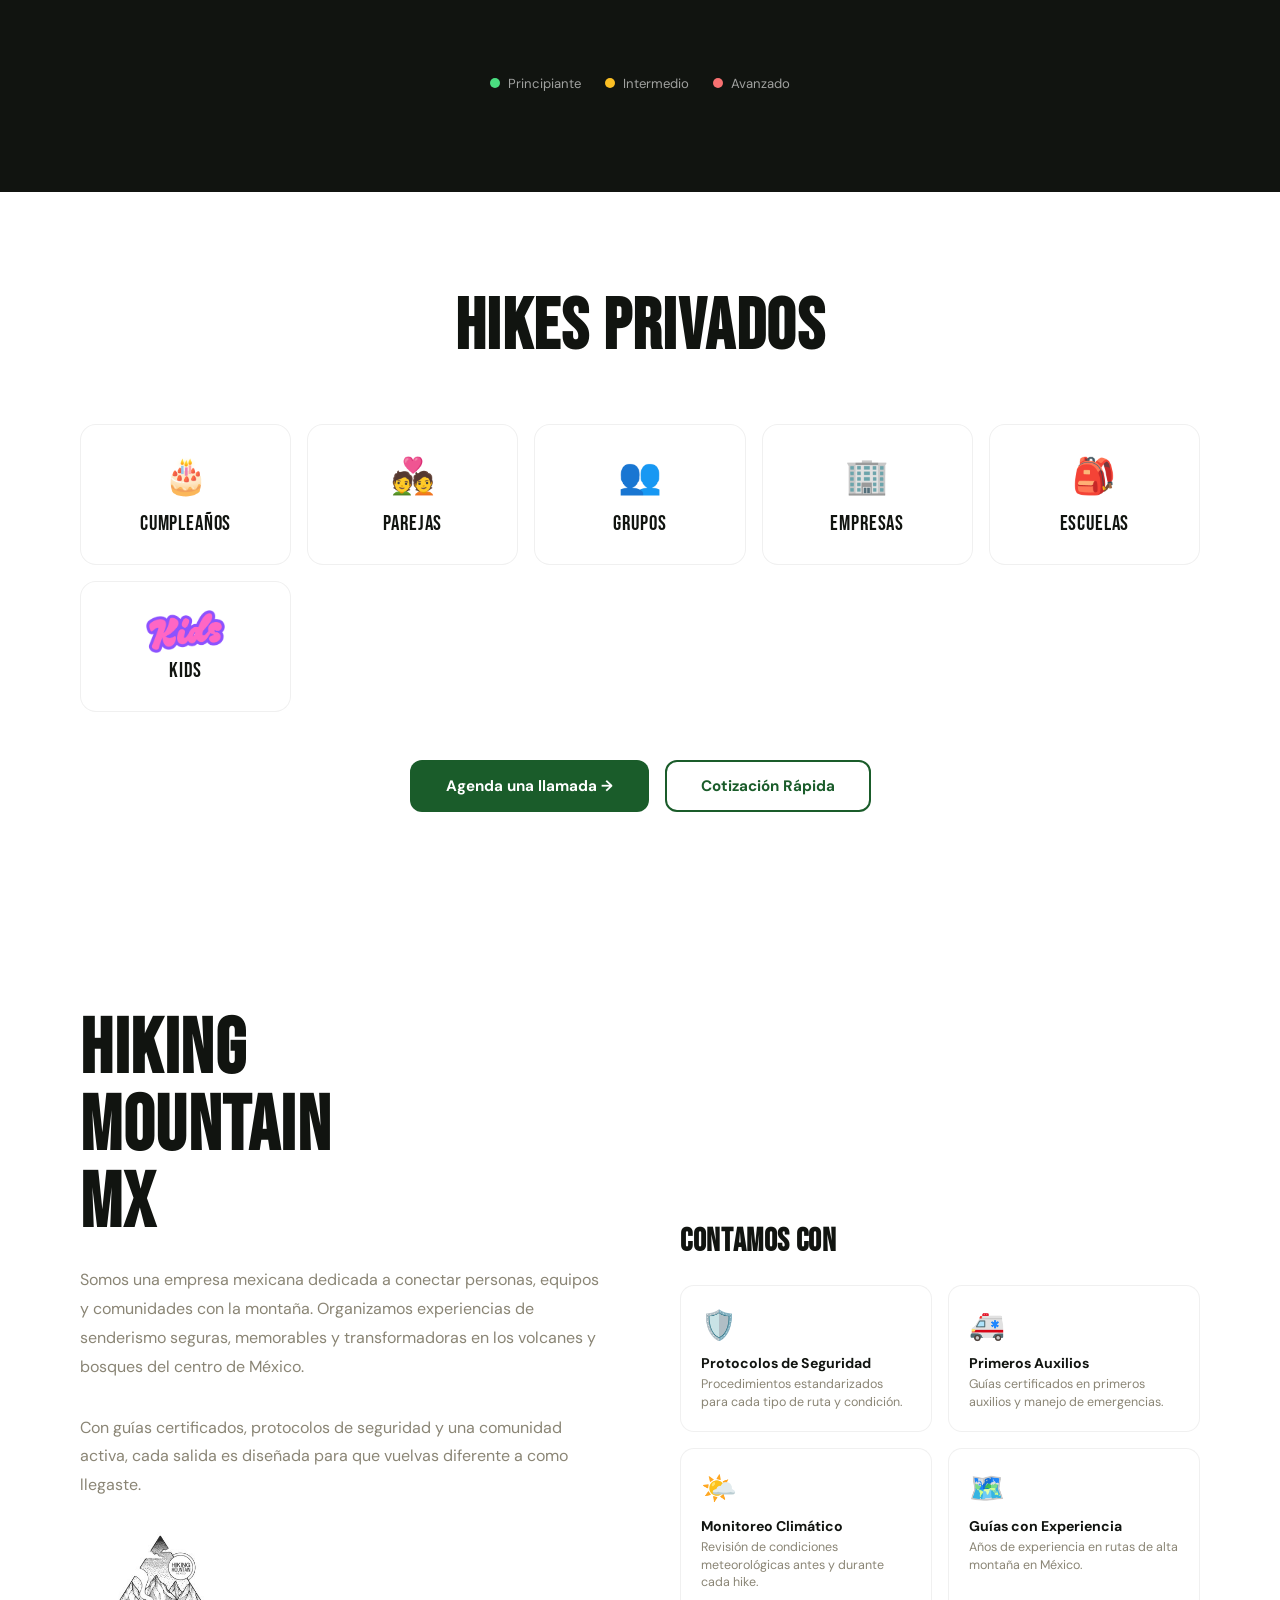
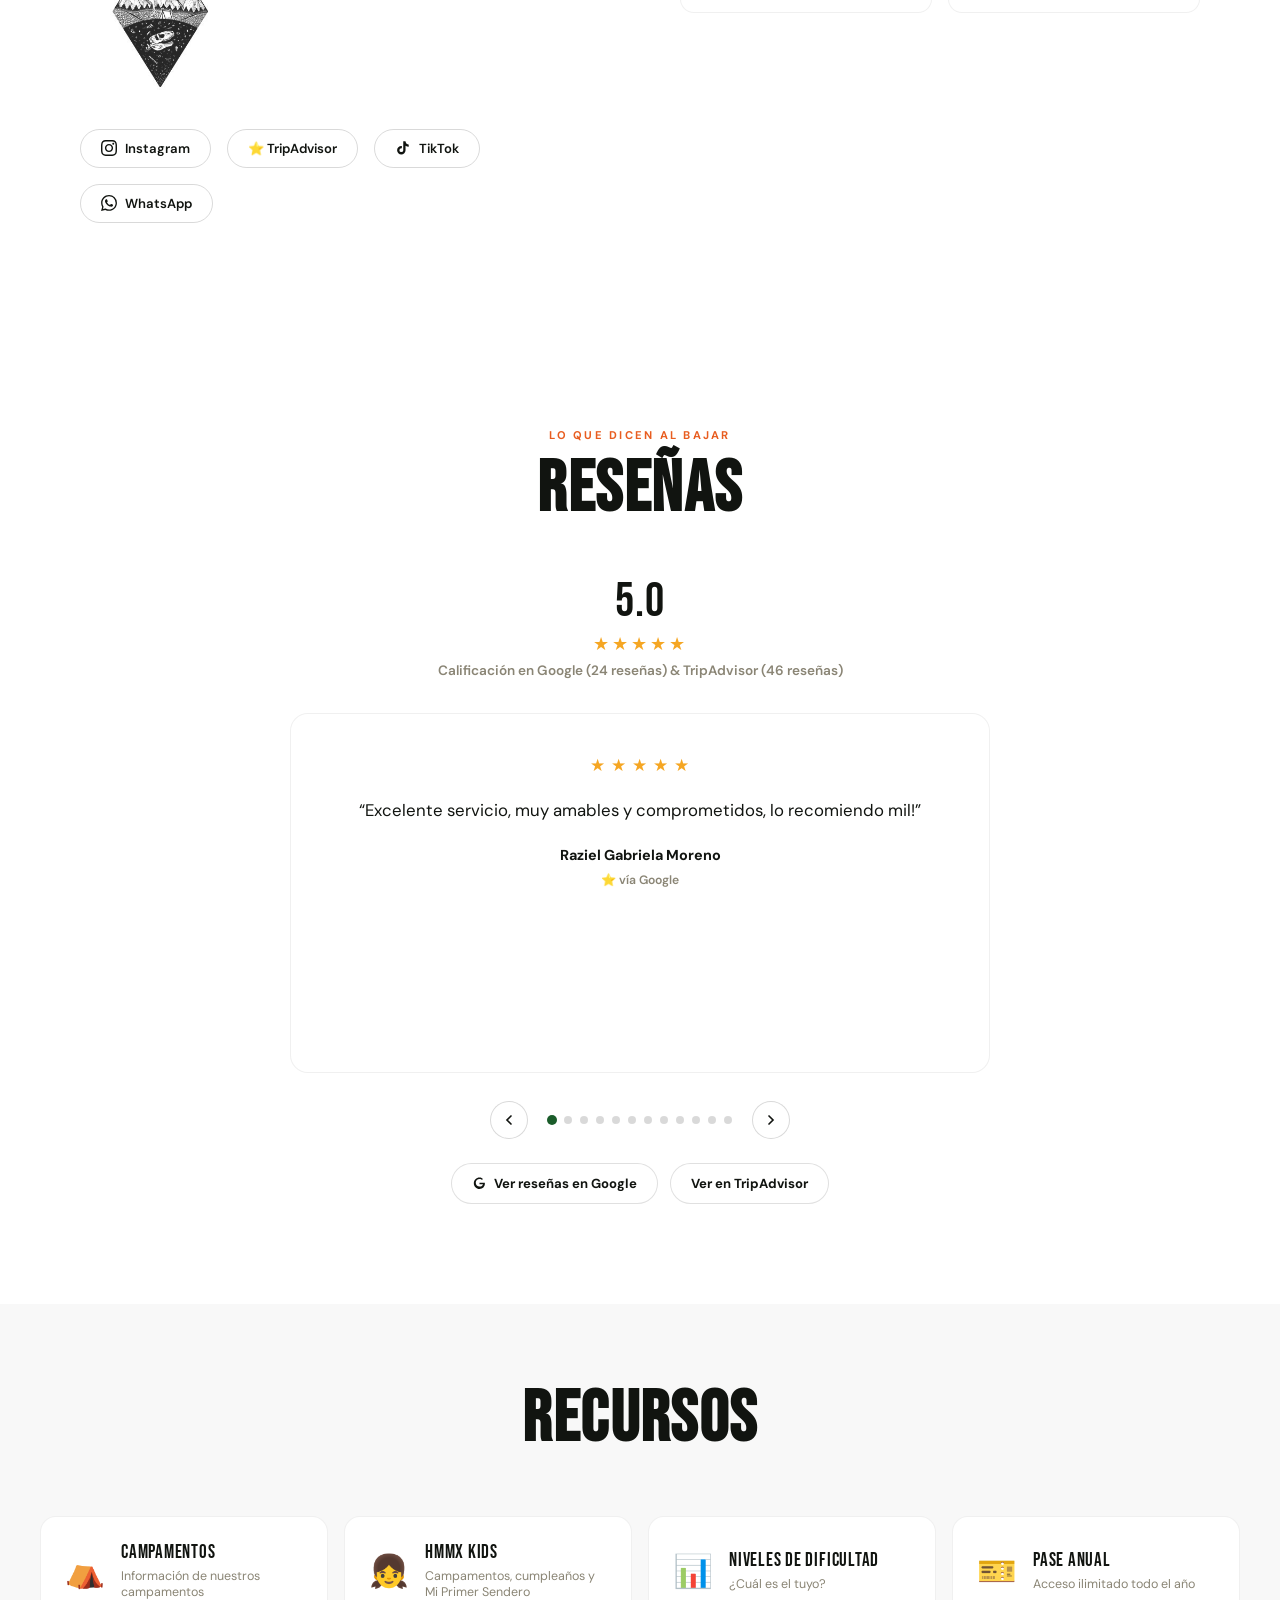
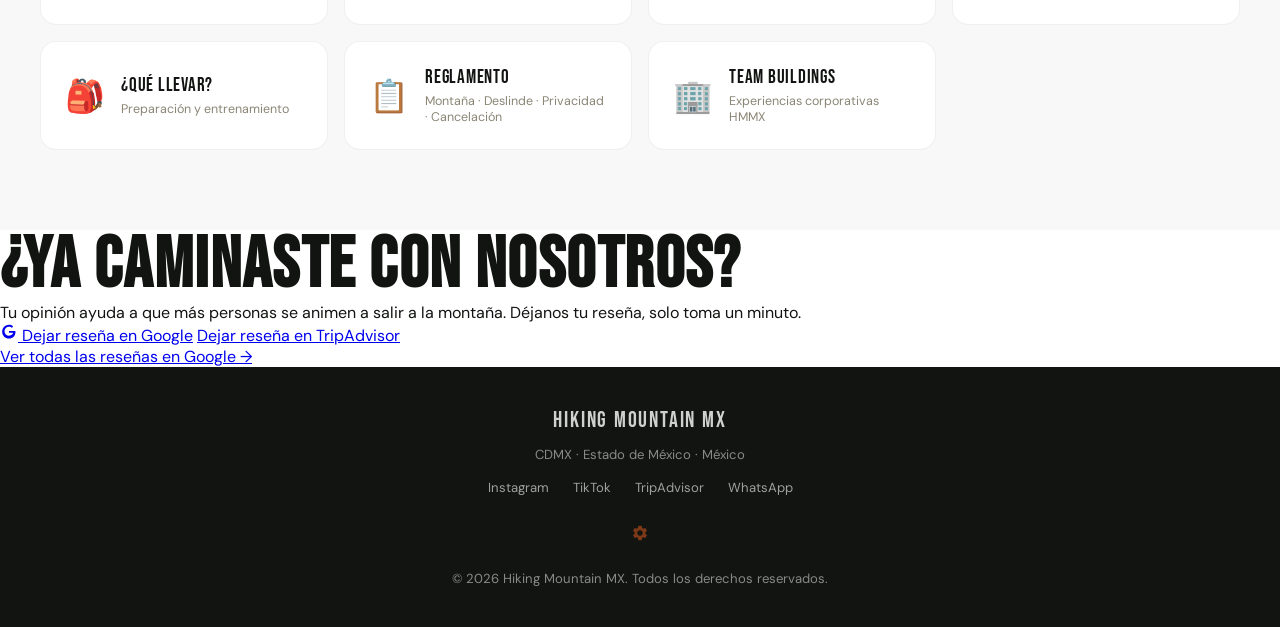
==== commit 81211833: "Add files via upload" ====
--- a/index.html
+++ b/index.html
@@ -16,7 +16,7 @@
 <link rel="preconnect" href="https://fonts.googleapis.com">
 <link rel="preconnect" href="https://fonts.gstatic.com" crossorigin>
 <link href="https://fonts.googleapis.com/css2?family=Bebas+Neue&family=DM+Sans:wght@300;400;500;700&display=swap" rel="stylesheet">
-<link rel="stylesheet" href="assets/css/styles.css?v=20260930c">
+<link rel="stylesheet" href="assets/css/styles.css?v=20260930g">
 </head>
 <body>
 
@@ -37,7 +37,7 @@
     <li><a href="#hikes">Hikes</a></li>
     <li><a href="#calendario">Calendario</a></li>
     <li><a href="#privados">Privados</a></li>
-    <li><a href="#corporativo">Empresas</a></li>
+    <li><a href="empresas.html">Empresas</a></li>
     <li><a href="kids.html" class="nav-kids" aria-label="HMMX Kids"><img src="images/kids-wordmark.png" alt="Kids" width="54" height="30"></a></li>
     <li><a href="#nosotros">Nosotros</a></li>
     <li><a href="#recursos">Recursos</a></li>
@@ -55,7 +55,7 @@
   <p class="hero-sub">Conectamos personas y equipos con la montaña a través de rutas diseñadas para transformar cuerpo, mente y equipo.</p>
   <div class="hero-ctas">
     <a href="#hikes" class="btn-primary">Ver Próximos Hikes</a>
-    <a href="#corporativo" class="btn-secondary">Experiencias Corporativas</a>
+    <a href="empresas.html" class="btn-secondary">Experiencias Corporativas</a>
   </div>
   
 </section>
@@ -149,50 +149,13 @@
     <a href="https://wa.me/525516995143?text=Hola!%20Quiero%20organizar%20un%20hike%20privado%20para%20cumpleaños.%20¿Me%20pueden%20dar%20más%20información%20y%20costos?" target="_blank" class="privado-card"><div class="privado-icon">🎂</div><div class="privado-name">Cumpleaños</div></a>
     <a href="https://wa.me/525516995143?text=Hola!%20Me%20interesa%20un%20hike%20privado%20para%20pareja.%20¿Qué%20rutas%20románticas%20o%20especiales%20tienen%20disponibles?" target="_blank" class="privado-card"><div class="privado-icon">💑</div><div class="privado-name">Parejas</div></a>
     <a href="https://wa.me/525516995143?text=Hola!%20Queremos%20organizar%20un%20hike%20privado%20para%20un%20grupo.%20¿Cuántas%20personas%20mínimas%20se%20necesitan%20y%20cuáles%20son%20los%20costos?" target="_blank" class="privado-card"><div class="privado-icon">👥</div><div class="privado-name">Grupos</div></a>
-    <a href="https://wa.me/525516995143?text=Hola!%20Nos%20interesa%20una%20experiencia%20privada%20de%20hike%20para%20nuestra%20empresa.%20¿Tienen%20opciones%20de%20team%20building%20o%20actividades%20corporativas?" target="_blank" class="privado-card"><div class="privado-icon">🏢</div><div class="privado-name">Empresas</div></a>
+    <a href="empresas.html" class="privado-card"><div class="privado-icon">🏢</div><div class="privado-name">Empresas</div></a>
     <a href="https://wa.me/525516995143?text=Hola!%20Quiero%20organizar%20una%20salida%20de%20hike%20para%20una%20escuela%20o%20grupo%20de%20jóvenes.%20¿Tienen%20rutas%20apropiadas%20y%20precios%20especiales?" target="_blank" class="privado-card"><div class="privado-icon">🎒</div><div class="privado-name">Escuelas</div></a>
+    <a href="kids.html" class="privado-card" aria-label="HMMX Kids"><img class="privado-logo" src="images/kids-wordmark.png" alt="" width="79" height="43"><div class="privado-name">Kids</div></a>
   </div>
   <div class="privado-ctas">
     <a href="https://wa.me/525516995143?text=Hola!%20Quiero%20agendar%20un%20hike%20privado" target="_blank" class="btn-primary">Agenda una llamada →</a>
     <a href="https://docs.google.com/forms/d/e/1FAIpQLSfQR73yZ3YiT2e2jC7tGwc4FWWMCqtgv7WVmMKTwoNC7M7NrQ/viewform?usp=dialog" target="_blank" class="btn-secondary">Cotización Rápida</a>
-  </div>
-</section>
-
-<!-- CORPORATIVO -->
-<section id="corporativo">
-  <span class="section-tag">Para empresas</span>
-  <h2 class="section-title">EXPERIENCIAS EN LA NATURALEZA<br>PARA FORTALECER EQUIPOS DE TRABAJO</h2>
-  <p class="corp-sub">Transformamos el estrés laboral en cohesión y propósito a través de experiencias inmersivas en la montaña. Desde onboardings hasta retiros de liderazgo.</p>
-
-  <div class="corp-ctas">
-    <a href="https://wa.me/525516995143?text=Hola!%20Quiero%20agendar%20una%20reunión%20para%20experiencias%20corporativas" target="_blank" class="btn-white">Agendar Reunión</a>
-    <a href="https://docs.google.com/forms/d/e/1FAIpQLSfQR73yZ3YiT2e2jC7tGwc4FWWMCqtgv7WVmMKTwoNC7M7NrQ/viewform?usp=dialog" target="_blank" class="btn-orange-solid">Cotización Rápida</a>
-    <a href="empresas.html" class="btn-ghost-outline">Ver más para empresas →</a>
-  </div>
-
-  <div class="corp-gallery">
-    <h3 class="corp-gallery-title">EQUIPOS EN LA MONTAÑA</h3>
-    <p class="corp-gallery-sub">Momentos reales de equipos que fortalecieron su confianza y colaboración con nosotros.</p>
-    <div class="gal-carousel">
-      <div class="gal-slider">
-        <button class="gal-arrow gal-prev" aria-label="Anterior"><svg width="18" height="18" viewBox="0 0 24 24" fill="none" stroke="currentColor" stroke-width="2.5" stroke-linecap="round"><path d="M15 18l-6-6 6-6"/></svg></button>
-        <div class="gal-viewport">
-          <div class="gal-track">
-          <figure class="gal-slide"><img src="images/team-building-01.jpg" alt="Team Building Hiking Mountain MX 01" loading="lazy"></figure>
-          <figure class="gal-slide"><img src="images/team-building-02.jpg" alt="Team Building Hiking Mountain MX 02" loading="lazy"></figure>
-          <figure class="gal-slide"><img src="images/team-building-03.jpg" alt="Team Building Hiking Mountain MX 03" loading="lazy"></figure>
-          <figure class="gal-slide"><img src="images/team-building-04.jpg" alt="Team Building Hiking Mountain MX 04" loading="lazy"></figure>
-          <figure class="gal-slide"><img src="images/team-building-05.jpg" alt="Team Building Hiking Mountain MX 05" loading="lazy"></figure>
-          <figure class="gal-slide"><img src="images/team-building-06.jpg" alt="Team Building Hiking Mountain MX 06" loading="lazy"></figure>
-          <figure class="gal-slide"><img src="images/team-building-07.jpg" alt="Team Building Hiking Mountain MX 07" loading="lazy"></figure>
-          <figure class="gal-slide"><img src="images/team-building-08.jpg" alt="Team Building Hiking Mountain MX 08" loading="lazy"></figure>
-          <figure class="gal-slide"><img src="images/team-building-09.jpg" alt="Team Building Hiking Mountain MX 09" loading="lazy"></figure>
-          </div>
-        </div>
-        <button class="gal-arrow gal-next" aria-label="Siguiente"><svg width="18" height="18" viewBox="0 0 24 24" fill="none" stroke="currentColor" stroke-width="2.5" stroke-linecap="round"><path d="M9 6l6 6-6 6"/></svg></button>
-      </div>
-      <div class="gal-dots"></div>
-    </div>
   </div>
 </section>
 
@@ -260,7 +223,7 @@
   <div class="review-summary">
     <span class="rs-score">5.0</span>
     <span class="rs-stars">★★★★★</span>
-    <span class="rs-meta">Calificación en Google &amp; TripAdvisor</span>
+    <span class="rs-meta">Calificación en Google (24 reseñas) &amp; TripAdvisor (46 reseñas)</span>
   </div>
 
   <div class="review-track" id="review-track"></div>
@@ -276,12 +239,12 @@
   </div>
 
   <div class="review-cta">
-    <a class="rc-google" href="https://g.page/r/CSFTl_RKK3G_EBI/review" target="_blank" rel="noopener"><svg width="15" height="15" viewBox="0 0 24 24" fill="currentColor"><path d="M12 11v2h5.5c-.2 1.3-1.6 3.9-5.5 3.9-3.3 0-6-2.7-6-6s2.7-6 6-6c1.9 0 3.1.8 3.9 1.5l1.5-1.5C16.6 3.3 14.6 2.4 12 2.4 6.9 2.4 2.9 6.5 2.9 11.6S6.9 20.8 12 20.8c5.2 0 8.6-3.6 8.6-8.7 0-.6-.1-1-.1-1.5H12z"/></svg> Ver reseñas en Google</a>
+    <a class="rc-google" href="https://search.google.com/local/reviews?placeid=ChIJ8y-uSencbKsRIVOX9Eorcb8" target="_blank" rel="noopener"><svg width="15" height="15" viewBox="0 0 24 24" fill="currentColor"><path d="M12 11v2h5.5c-.2 1.3-1.6 3.9-5.5 3.9-3.3 0-6-2.7-6-6s2.7-6 6-6c1.9 0 3.1.8 3.9 1.5l1.5-1.5C16.6 3.3 14.6 2.4 12 2.4 6.9 2.4 2.9 6.5 2.9 11.6S6.9 20.8 12 20.8c5.2 0 8.6-3.6 8.6-8.7 0-.6-.1-1-.1-1.5H12z"/></svg> Ver reseñas en Google</a>
     <a class="rc-ta" href="https://www.tripadvisor.com.mx/Attraction_Review-g150800-d27996630-Reviews-Hiking_Mountain_Mexico-Mexico_City_Central_Mexico_and_Gulf_Coast.html" target="_blank" rel="noopener">Ver en TripAdvisor</a>
   </div>
 </section>
 
-<script src="assets/js/reviews-carousel.js"></script>
+<script src="assets/js/reviews-carousel.js?v=20260930g"></script>
 
 <!-- RECURSOS -->
 <section id="recursos">
@@ -349,6 +312,17 @@
 
     </div>
   </div>
+</section>
+
+<!-- DEJAR RESEÑA -->
+<section id="dejar-resena">
+  <h2 class="section-title">¿YA CAMINASTE CON NOSOTROS?</h2>
+  <p class="dr-sub">Tu opinión ayuda a que más personas se animen a salir a la montaña. Déjanos tu reseña, solo toma un minuto.</p>
+  <div class="dr-buttons">
+    <a class="dr-btn dr-google" href="https://g.page/r/CSFTl_RKK3G_EBI/review" target="_blank" rel="noopener"><svg width="18" height="18" viewBox="0 0 24 24" fill="currentColor" aria-hidden="true"><path d="M12 11v2h5.5c-.2 1.3-1.6 3.9-5.5 3.9-3.3 0-6-2.7-6-6s2.7-6 6-6c1.9 0 3.1.8 3.9 1.5l1.5-1.5C16.6 3.3 14.6 2.4 12 2.4 6.9 2.4 2.9 6.5 2.9 11.6S6.9 20.8 12 20.8c5.2 0 8.6-3.6 8.6-8.7 0-.6-.1-1-.1-1.5H12z"/></svg> Dejar reseña en Google</a>
+    <a class="dr-btn dr-ta" href="https://www.tripadvisor.com.mx/UserReviewEdit-g150800-d27996630-Hiking_Mountain_Mexico-Mexico_City_Central_Mexico_and_Gulf_Coast.html" target="_blank" rel="noopener">Dejar reseña en TripAdvisor</a>
+  </div>
+  <a class="dr-all" href="https://search.google.com/local/reviews?placeid=ChIJ8y-uSencbKsRIVOX9Eorcb8" target="_blank" rel="noopener">Ver todas las reseñas en Google →</a>
 </section>
 
 <!-- FOOTER -->
@@ -367,7 +341,7 @@
 
 <!-- TOPOGRAPHIC CANVAS + INTERACTIVITY SCRIPTS -->
 <script src="assets/js/topo-canvas.js"></script>
-<script src="assets/js/hikes-data.js?v=20260930c"></script>
+<script src="assets/js/hikes-data.js?v=20260930g"></script>
 
 <script src="assets/js/weather-widget.js"></script>
 
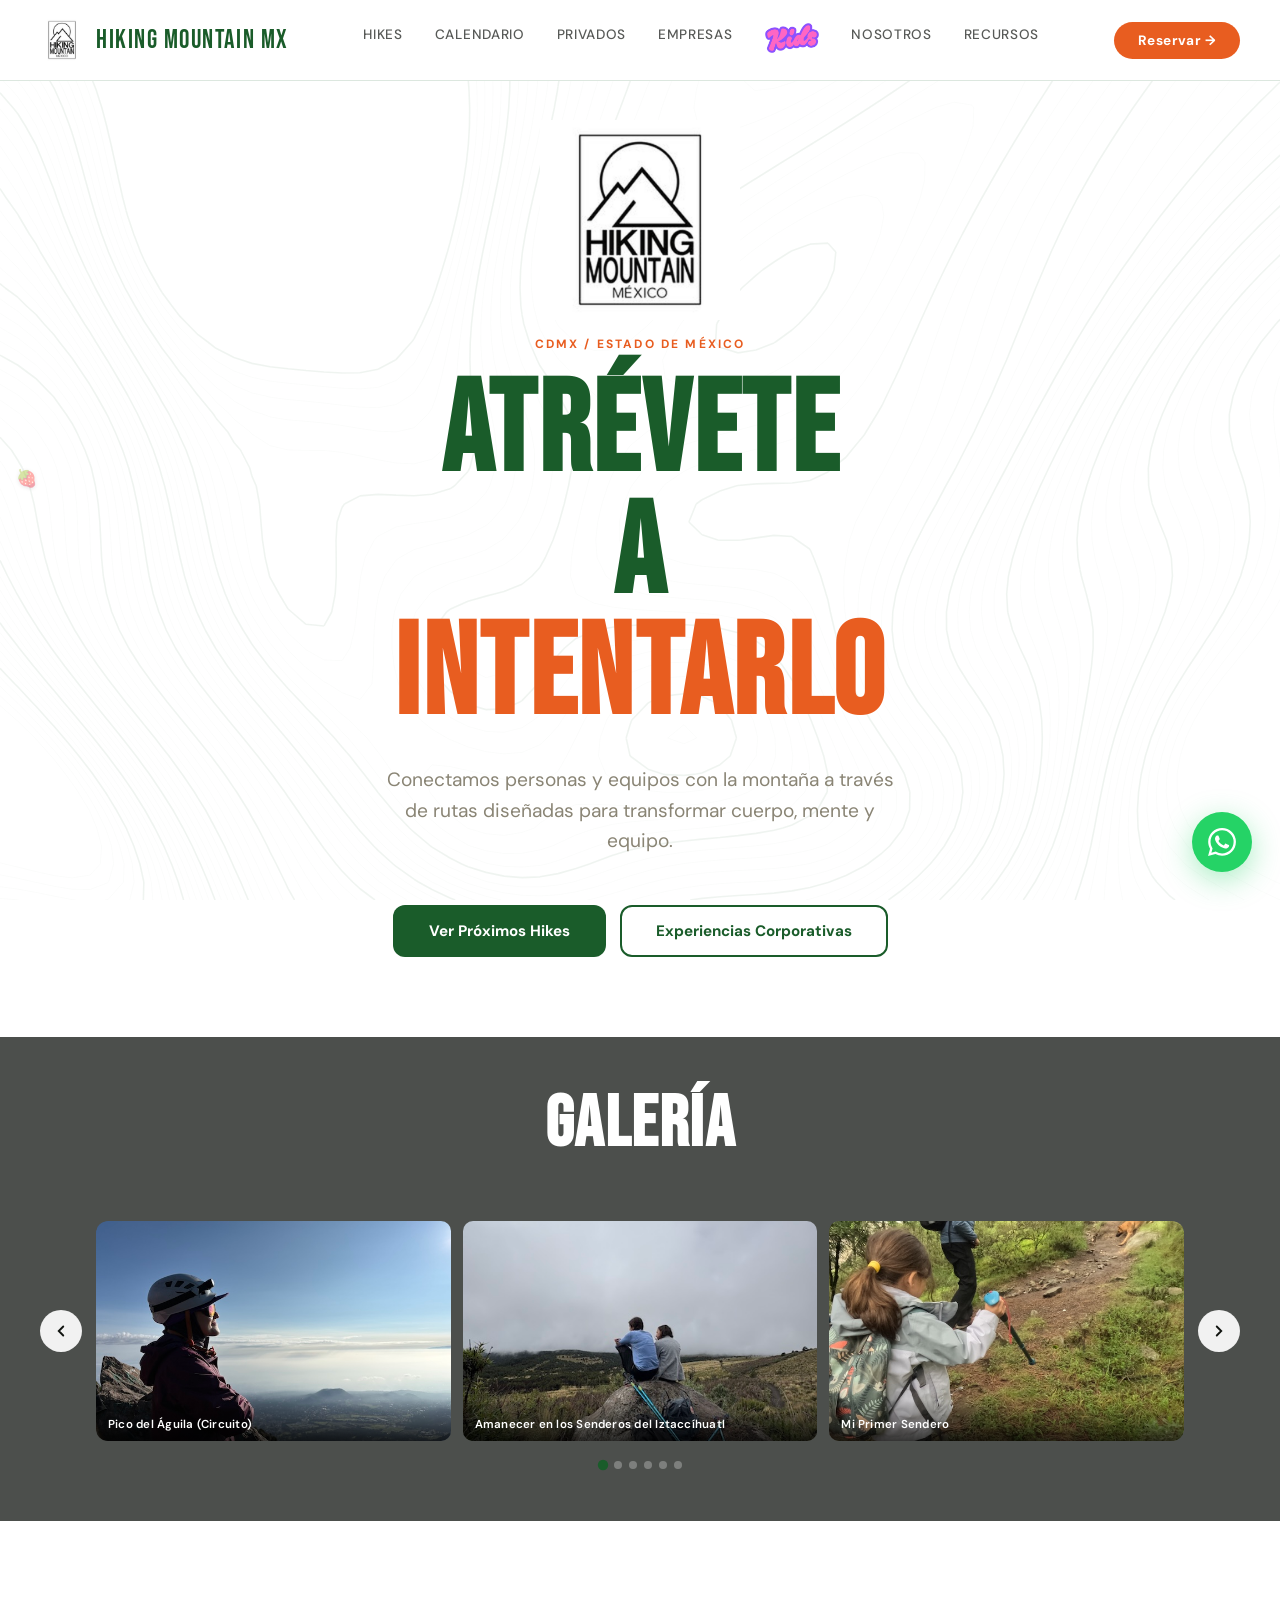
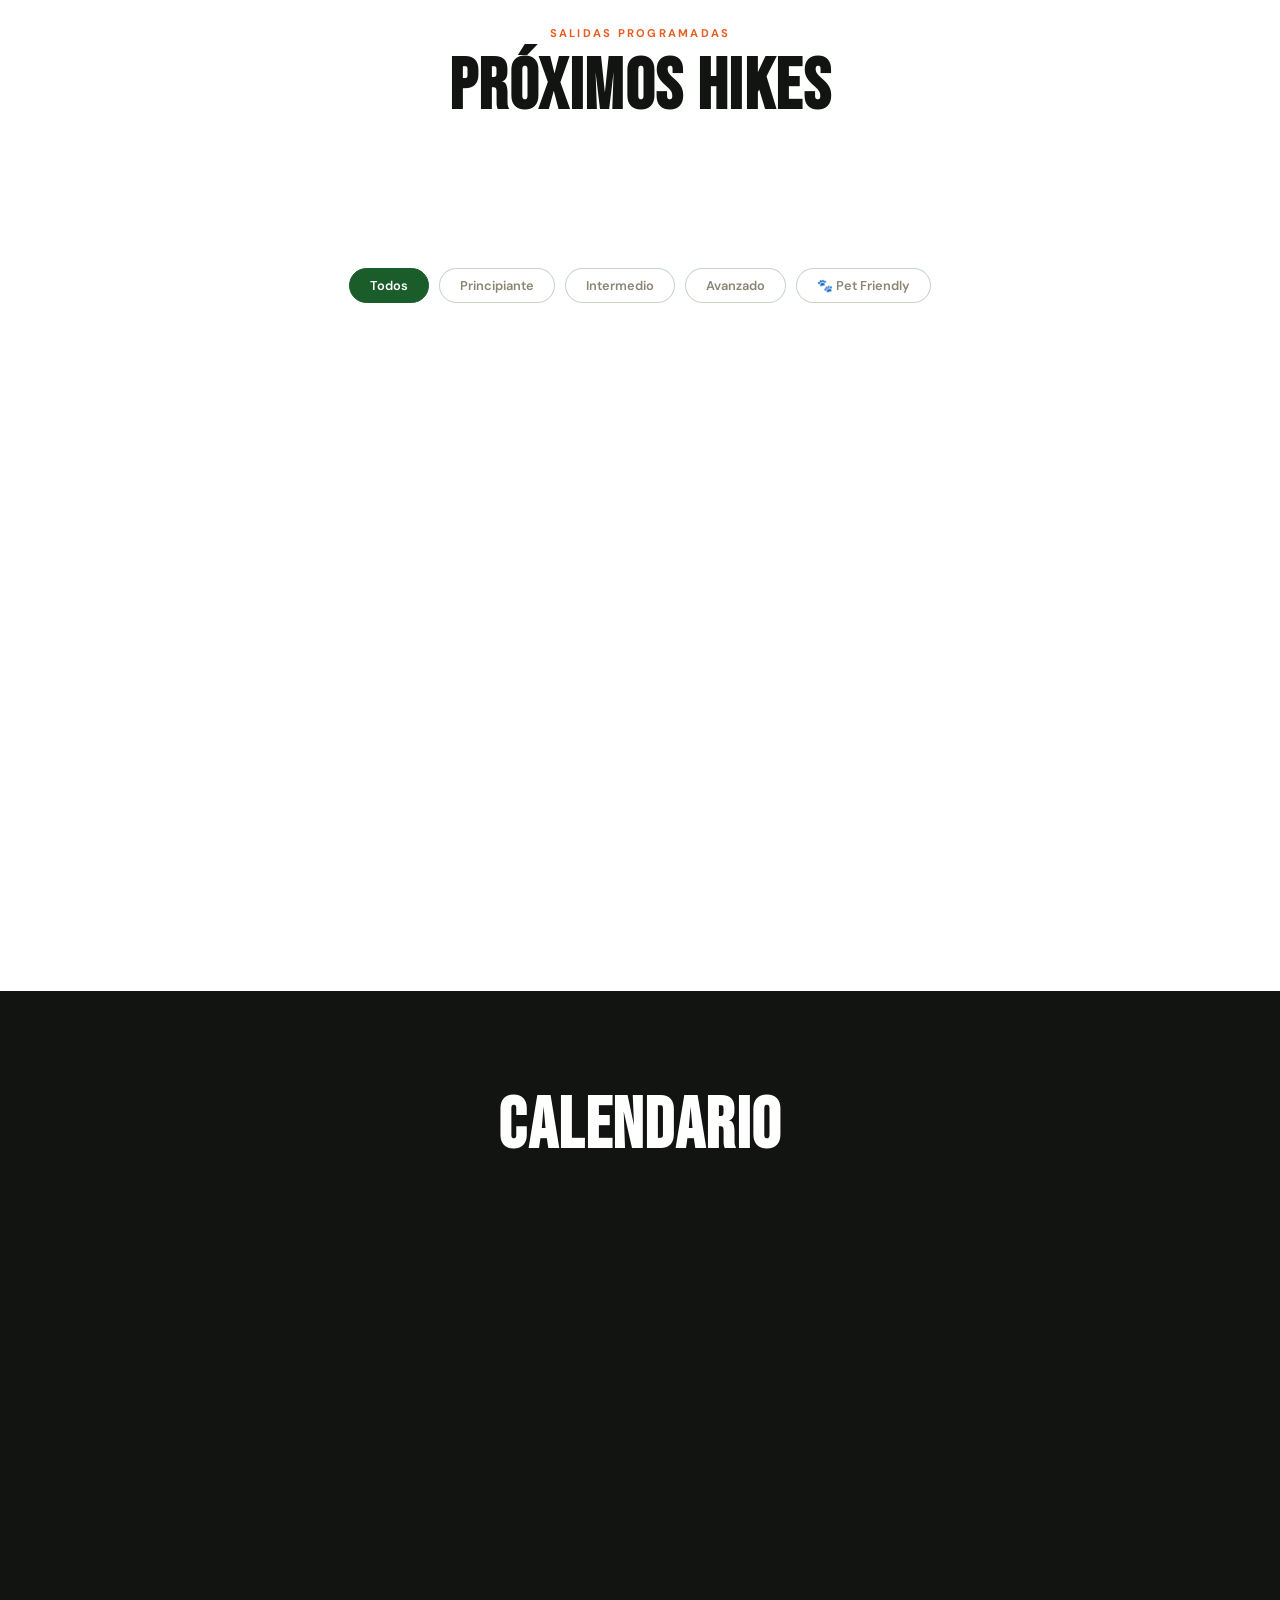
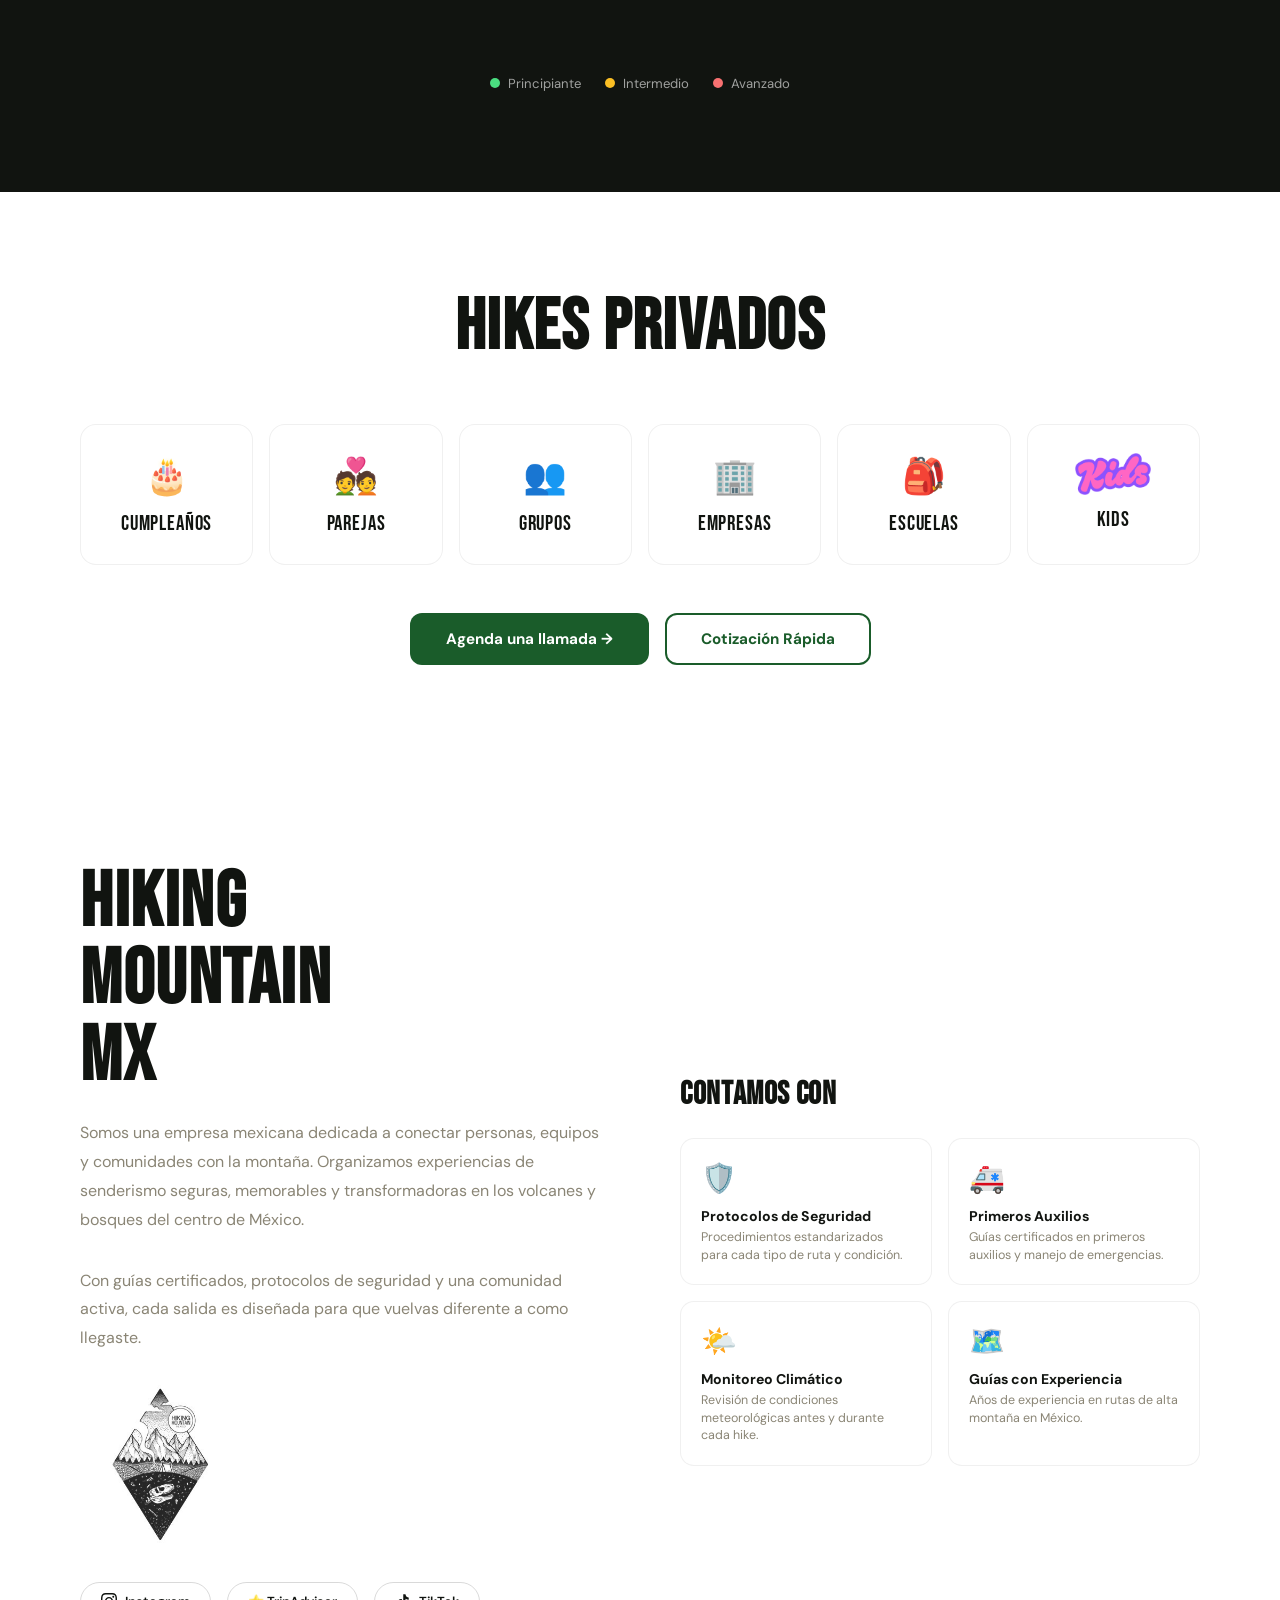
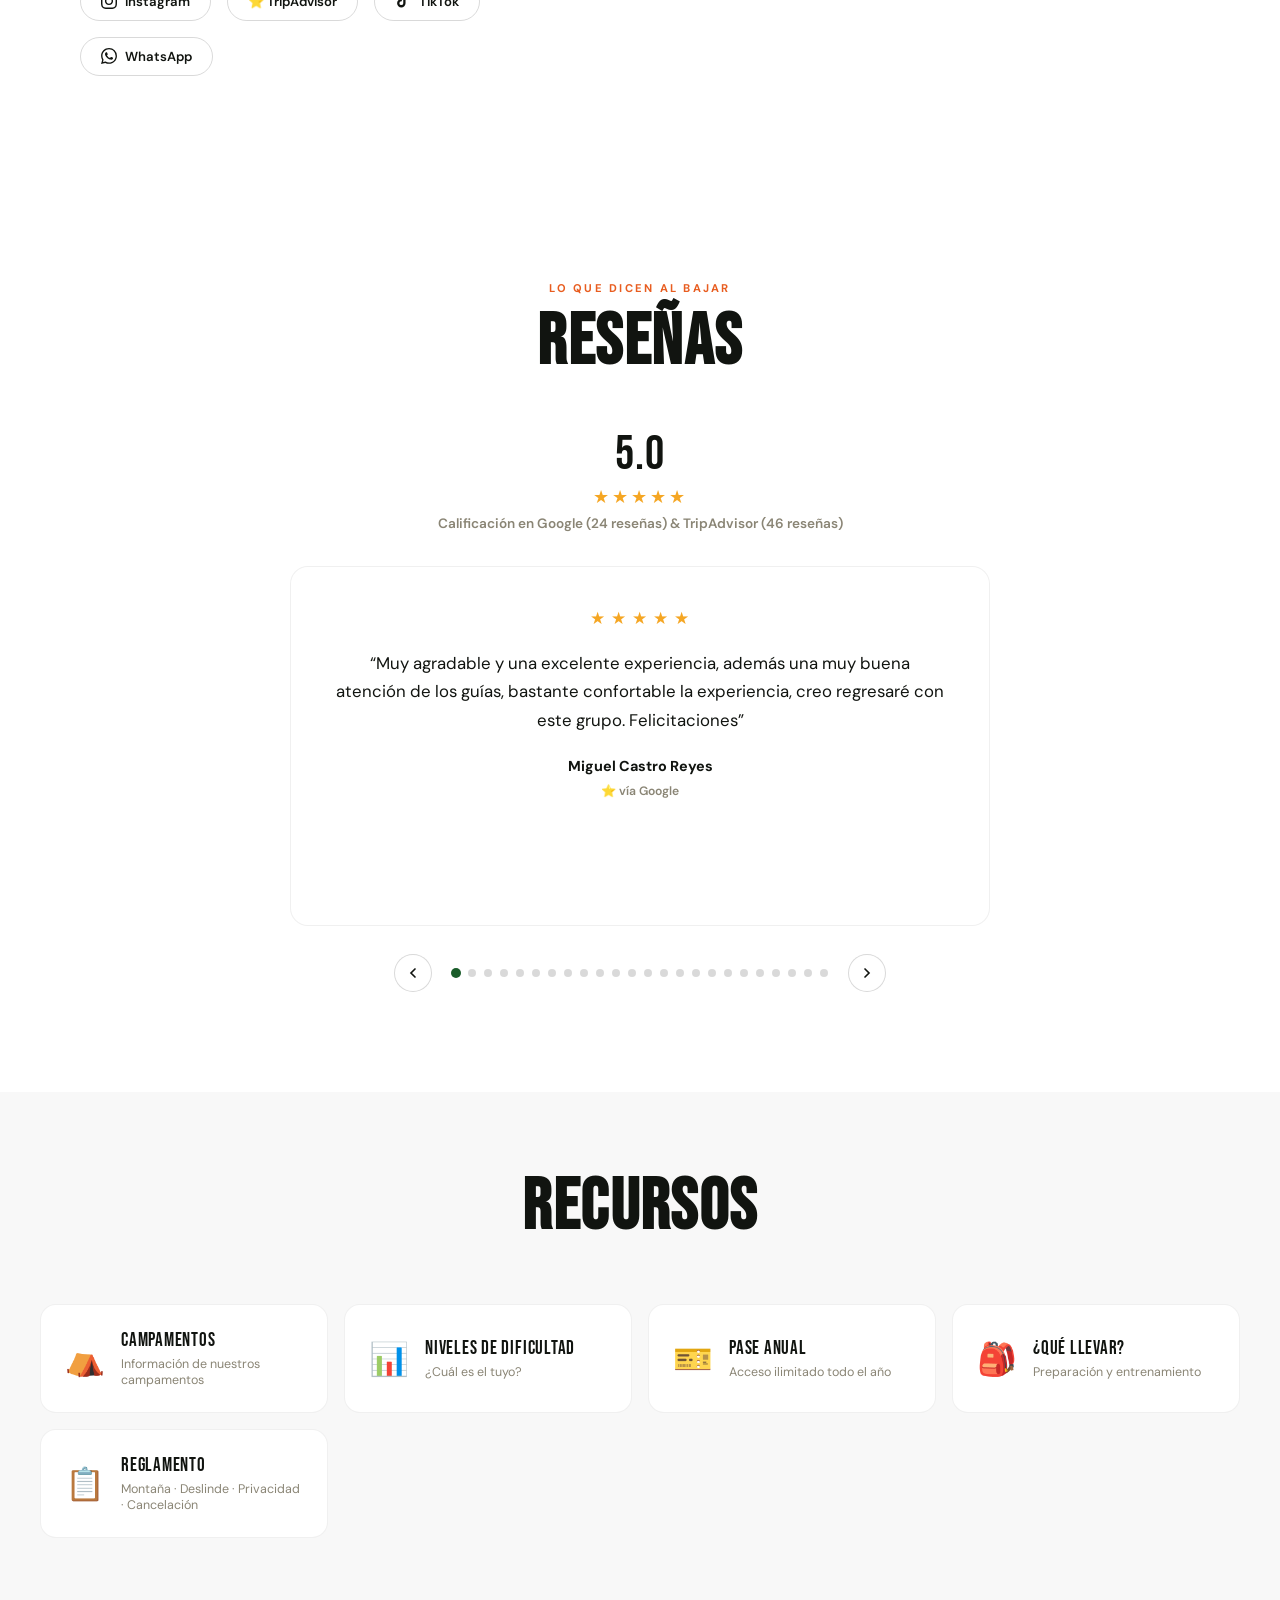
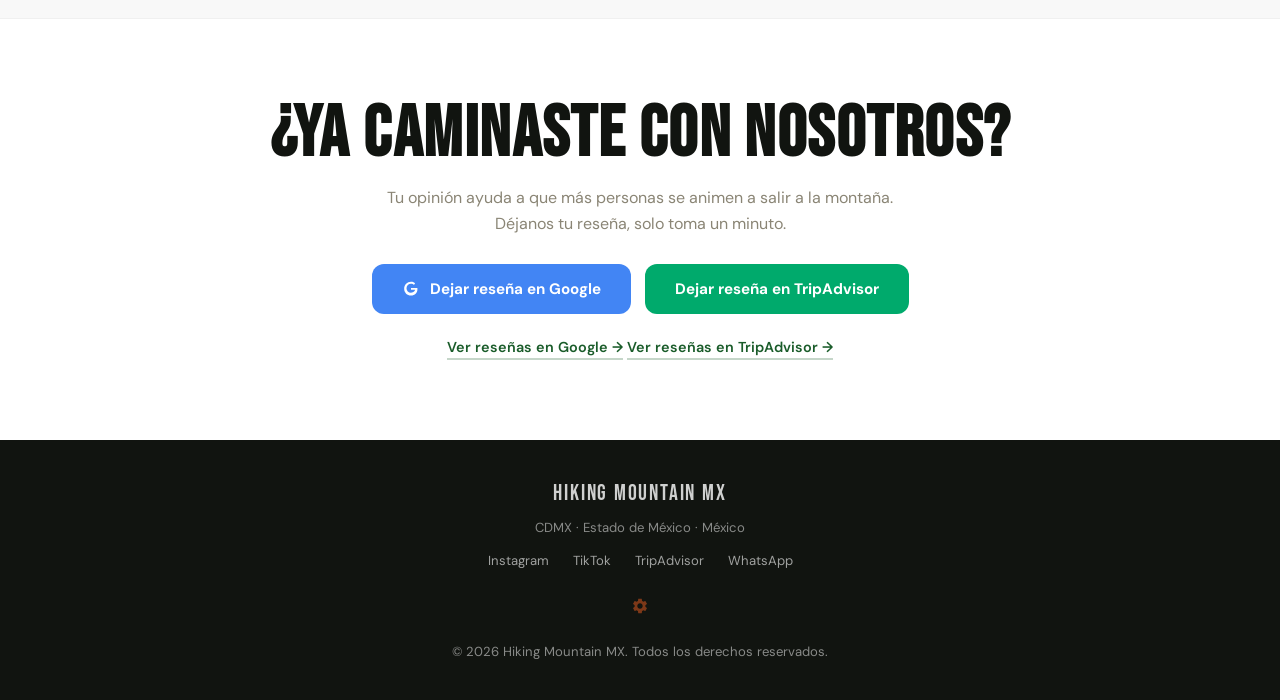
==== commit 57bdfb44: "Add files via upload" ====
--- a/index.html
+++ b/index.html
@@ -16,7 +16,7 @@
 <link rel="preconnect" href="https://fonts.googleapis.com">
 <link rel="preconnect" href="https://fonts.gstatic.com" crossorigin>
 <link href="https://fonts.googleapis.com/css2?family=Bebas+Neue&family=DM+Sans:wght@300;400;500;700&display=swap" rel="stylesheet">
-<link rel="stylesheet" href="assets/css/styles.css?v=20260930g">
+<link rel="stylesheet" href="assets/css/styles.css?v=20260930i">
 </head>
 <body>
 
@@ -59,7 +59,6 @@
   </div>
   
 </section>
-
 
 <!-- GALERÍA -->
 <section id="galeria">
@@ -237,14 +236,9 @@
       <svg width="16" height="16" viewBox="0 0 24 24" fill="none" stroke="currentColor" stroke-width="2.5" stroke-linecap="round"><path d="M9 6l6 6-6 6"/></svg>
     </button>
   </div>
-
-  <div class="review-cta">
-    <a class="rc-google" href="https://search.google.com/local/reviews?placeid=ChIJ8y-uSencbKsRIVOX9Eorcb8" target="_blank" rel="noopener"><svg width="15" height="15" viewBox="0 0 24 24" fill="currentColor"><path d="M12 11v2h5.5c-.2 1.3-1.6 3.9-5.5 3.9-3.3 0-6-2.7-6-6s2.7-6 6-6c1.9 0 3.1.8 3.9 1.5l1.5-1.5C16.6 3.3 14.6 2.4 12 2.4 6.9 2.4 2.9 6.5 2.9 11.6S6.9 20.8 12 20.8c5.2 0 8.6-3.6 8.6-8.7 0-.6-.1-1-.1-1.5H12z"/></svg> Ver reseñas en Google</a>
-    <a class="rc-ta" href="https://www.tripadvisor.com.mx/Attraction_Review-g150800-d27996630-Reviews-Hiking_Mountain_Mexico-Mexico_City_Central_Mexico_and_Gulf_Coast.html" target="_blank" rel="noopener">Ver en TripAdvisor</a>
-  </div>
-</section>
-
-<script src="assets/js/reviews-carousel.js?v=20260930g"></script>
+</section>
+
+<script src="assets/js/reviews-carousel.js?v=20260930i"></script>
 
 <!-- RECURSOS -->
 <section id="recursos">
@@ -262,14 +256,6 @@
         </div>
       </a>
 
-      <a href="kids.html" class="resource-card">
-        <span class="resource-icon">👧</span>
-        <div>
-          <div class="resource-title">HMMX Kids</div>
-          <div class="resource-desc">Campamentos, cumpleaños y Mi Primer Sendero</div>
-        </div>
-      </a>
-
       <a href="https://drive.google.com/file/d/1EDdq0F1cfP-TRu8kde3cJ_DexTYloYL_/view?usp=sharing" target="_blank" class="resource-card">
         <span class="resource-icon">📊</span>
         <div>
@@ -299,14 +285,6 @@
         <div>
           <div class="resource-title">Reglamento</div>
           <div class="resource-desc">Montaña · Deslinde · Privacidad · Cancelación</div>
-        </div>
-      </a>
-
-      <a href="https://drive.google.com/file/d/1stwzqEshkBh-qjZjK4_p4C-ubdbaGl-W/view?usp=drivesdk" target="_blank" class="resource-card">
-        <span class="resource-icon">🏢</span>
-        <div>
-          <div class="resource-title">Team Buildings</div>
-          <div class="resource-desc">Experiencias corporativas HMMX</div>
         </div>
       </a>
 
@@ -322,7 +300,10 @@
     <a class="dr-btn dr-google" href="https://g.page/r/CSFTl_RKK3G_EBI/review" target="_blank" rel="noopener"><svg width="18" height="18" viewBox="0 0 24 24" fill="currentColor" aria-hidden="true"><path d="M12 11v2h5.5c-.2 1.3-1.6 3.9-5.5 3.9-3.3 0-6-2.7-6-6s2.7-6 6-6c1.9 0 3.1.8 3.9 1.5l1.5-1.5C16.6 3.3 14.6 2.4 12 2.4 6.9 2.4 2.9 6.5 2.9 11.6S6.9 20.8 12 20.8c5.2 0 8.6-3.6 8.6-8.7 0-.6-.1-1-.1-1.5H12z"/></svg> Dejar reseña en Google</a>
     <a class="dr-btn dr-ta" href="https://www.tripadvisor.com.mx/UserReviewEdit-g150800-d27996630-Hiking_Mountain_Mexico-Mexico_City_Central_Mexico_and_Gulf_Coast.html" target="_blank" rel="noopener">Dejar reseña en TripAdvisor</a>
   </div>
-  <a class="dr-all" href="https://search.google.com/local/reviews?placeid=ChIJ8y-uSencbKsRIVOX9Eorcb8" target="_blank" rel="noopener">Ver todas las reseñas en Google →</a>
+  <div class="dr-links">
+    <a class="dr-all" href="https://search.google.com/local/reviews?placeid=ChIJ8y-uSencbKsRIVOX9Eorcb8" target="_blank" rel="noopener">Ver reseñas en Google →</a>
+    <a class="dr-all" href="https://www.tripadvisor.com.mx/Attraction_Review-g150800-d27996630-Reviews-Hiking_Mountain_Mexico-Mexico_City_Central_Mexico_and_Gulf_Coast.html" target="_blank" rel="noopener">Ver reseñas en TripAdvisor →</a>
+  </div>
 </section>
 
 <!-- FOOTER -->
@@ -341,11 +322,9 @@
 
 <!-- TOPOGRAPHIC CANVAS + INTERACTIVITY SCRIPTS -->
 <script src="assets/js/topo-canvas.js"></script>
-<script src="assets/js/hikes-data.js?v=20260930g"></script>
+<script src="assets/js/hikes-data.js?v=20260930i"></script>
 
 <script src="assets/js/weather-widget.js"></script>
-
-
 
 <script src="assets/js/discount-hunter.js"></script>
 <!-- ===== Fin botón caza-descuento HMMX ===== -->
--- a/assets/css/styles.css
+++ b/assets/css/styles.css
@@ -503,7 +503,7 @@
 
   .privados-grid {
     display: grid;
-    grid-template-columns: repeat(auto-fill, minmax(200px, 1fr));
+    grid-template-columns: repeat(auto-fit, minmax(160px, 1fr));
     gap: 16px;
   }
 
@@ -542,62 +542,6 @@
     margin-top: 48px;
   }
 
-  /* ── CORPORATIVO ── */
-  #corporativo {
-    position: relative;
-    z-index: 1;
-    background: linear-gradient(135deg, var(--green) 0%, #0d3318 100%);
-    padding: 100px 40px;
-    color: white;
-    text-align: center;
-    overflow: hidden;
-  }
-
-  #corporativo::before {
-    content: '';
-    position: absolute;
-    inset: 0;
-    background: url("data:image/svg+xml,%3Csvg width='60' height='60' viewBox='0 0 60 60' xmlns='http://www.w3.org/2000/svg'%3E%3Cg fill='none' fill-rule='evenodd'%3E%3Cg fill='%23ffffff' fill-opacity='0.04'%3E%3Cpath d='M36 34v-4h-2v4h-4v2h4v4h2v-4h4v-2h-4zm0-30V0h-2v4h-4v2h4v4h2V6h4V4h-4zM6 34v-4H4v4H0v2h4v4h2v-4h4v-2H6zM6 4V0H4v4H0v2h4v4h2V6h4V4H6z'/%3E%3C/g%3E%3C/g%3E%3C/svg%3E");
-    pointer-events: none;
-  }
-
-  #corporativo .section-title { color: white; margin-bottom: 20px; }
-
-  .corp-sub {
-    color: rgba(255,255,255,0.65);
-    max-width: 580px;
-    margin: 0 auto 60px;
-    font-size: 1.05rem;
-    line-height: 1.7;
-  }
-
-  .corp-problems {
-    display: flex;
-    flex-wrap: wrap;
-    gap: 12px;
-    justify-content: center;
-    margin-bottom: 60px;
-  }
-
-  .corp-problem {
-    background: rgba(255,255,255,0.08);
-    border: 1px solid rgba(255,255,255,0.12);
-    padding: 8px 20px;
-    border-radius: 100px;
-    font-size: 0.85rem;
-    font-weight: 500;
-    color: rgba(255,255,255,0.8);
-  }
-
-  .corp-solutions {
-    display: grid;
-    grid-template-columns: repeat(auto-fill, minmax(200px, 1fr));
-    gap: 16px;
-    max-width: 900px;
-    margin: 0 auto 60px;
-    text-align: left;
-  }
-
   .sol-card {
     background: rgba(255,255,255,0.07);
     border: 1px solid rgba(255,255,255,0.1);
@@ -617,13 +561,6 @@
     font-size: 0.82rem;
     color: rgba(255,255,255,0.55);
     line-height: 1.5;
-  }
-
-  .corp-ctas {
-    display: flex;
-    flex-wrap: wrap;
-    gap: 14px;
-    justify-content: center;
   }
 
   .btn-white {
@@ -803,25 +740,6 @@
     .gal-slide { flex: 0 0 100%; }
     .gal-slide img { height: 240px; }
     .gal-arrow { width: 36px; height: 36px; }
-  }
-
-  /* ── GALERÍA TEAM BUILDING (dentro de Corporativo) ── */
-  .corp-gallery { max-width: 1100px; margin: 56px auto 0; }
-  .corp-gallery-title {
-    text-align: center;
-    color: #fff;
-    font-family: 'Bebas Neue', sans-serif;
-    font-size: 2rem;
-    letter-spacing: 0.05em;
-    margin: 0 0 8px;
-  }
-  .corp-gallery-sub {
-    text-align: center;
-    max-width: 620px;
-    margin: 0 auto 26px;
-    color: rgba(255,255,255,0.72);
-    font-size: 0.98rem;
-    line-height: 1.6;
   }
 
   .review-track {
@@ -1091,7 +1009,6 @@
     .btn-nav { flex-shrink: 0; padding: 9px 16px; font-size: 0.78rem; }
     #hikes, #privados { padding: 80px 20px; }
     #calendario { padding: 80px 20px; }
-    #corporativo { padding: 80px 20px; }
     #nosotros { grid-template-columns: 1fr; gap: 48px; padding: 80px 20px; }
   }
 
@@ -1330,7 +1247,6 @@
     .hw-detalle { animation: none; }
   }
 
-
   /* ── RECURSOS (resource link cards) ── */
   .resources-grid {
     display: grid;
@@ -1491,9 +1407,6 @@
     display: inline-block;
   }
 
-  /* ── CORPORATIVO EYEBROW (kept eyebrow, light green on dark bg) ── */
-  #corporativo .section-tag { color: #86efac; }
-
   /* ── NOSOTROS BADGE WRAP + SECURITY HEADING ── */
   .nosotros-badge-wrap { margin-bottom: 32px; }
   .security-heading {
@@ -1539,3 +1452,25 @@
   .pet-badge { background: #ffe4c7; color: #9a4d0a; white-space: nowrap; }
   .filter-btn-pet.active { background: #f97316; border-color: #f97316; }
   .hikes-empty { grid-column: 1 / -1; text-align: center; color: rgba(255,255,255,0.7); padding: 40px 16px; font-size: 0.95rem; }
+
+  /* ── PRIVADOS: tarjeta Kids con logo ── */
+  .privado-card .privado-logo { display: block; height: 2.6rem; width: auto; margin: 0 auto 12px; }
+  .privado-card:hover .privado-logo { transform: scale(1.1) rotate(-3deg); }
+  .privado-logo { transition: transform 0.2s; }
+
+  /* ── RESEÑAS: bloque inferior para dejar reseña ── */
+  #dejar-resena { position: relative; z-index: 1; padding: 80px 24px; text-align: center; background: #fff; border-top: 1px solid rgba(0,0,0,0.06); }
+  #dejar-resena .section-title { margin-bottom: 14px; }
+  .dr-sub { max-width: 520px; margin: 0 auto 28px; color: var(--stone); line-height: 1.6; }
+  .dr-buttons { display: flex; flex-wrap: wrap; gap: 14px; justify-content: center; margin-bottom: 22px; }
+  .dr-btn { display: inline-flex; align-items: center; gap: 10px; padding: 15px 30px; border-radius: 12px; font-weight: 700; font-size: 0.95rem; text-decoration: none; transition: transform 0.15s, background 0.2s, box-shadow 0.2s; }
+  .dr-btn:hover { transform: translateY(-2px); }
+  .dr-google { background: #4285F4; color: #fff; }
+  .dr-google:hover { background: #2f6fdb; box-shadow: 0 10px 26px rgba(66,133,244,0.35); }
+  .dr-ta { background: #00aa6c; color: #fff; }
+  .dr-ta:hover { background: #008f5a; box-shadow: 0 10px 26px rgba(0,170,108,0.35); }
+  .dr-all { display: inline-block; font-size: 0.9rem; font-weight: 600; color: var(--green); text-decoration: none; border-bottom: 2px solid rgba(26,92,42,0.25); padding-bottom: 2px; }
+  .dr-all:hover { border-bottom-color: var(--green); }
+  @media (max-width: 600px) {
+    .review-dots { flex-wrap: wrap; justify-content: center; max-width: 200px; gap: 6px; }
+  }
